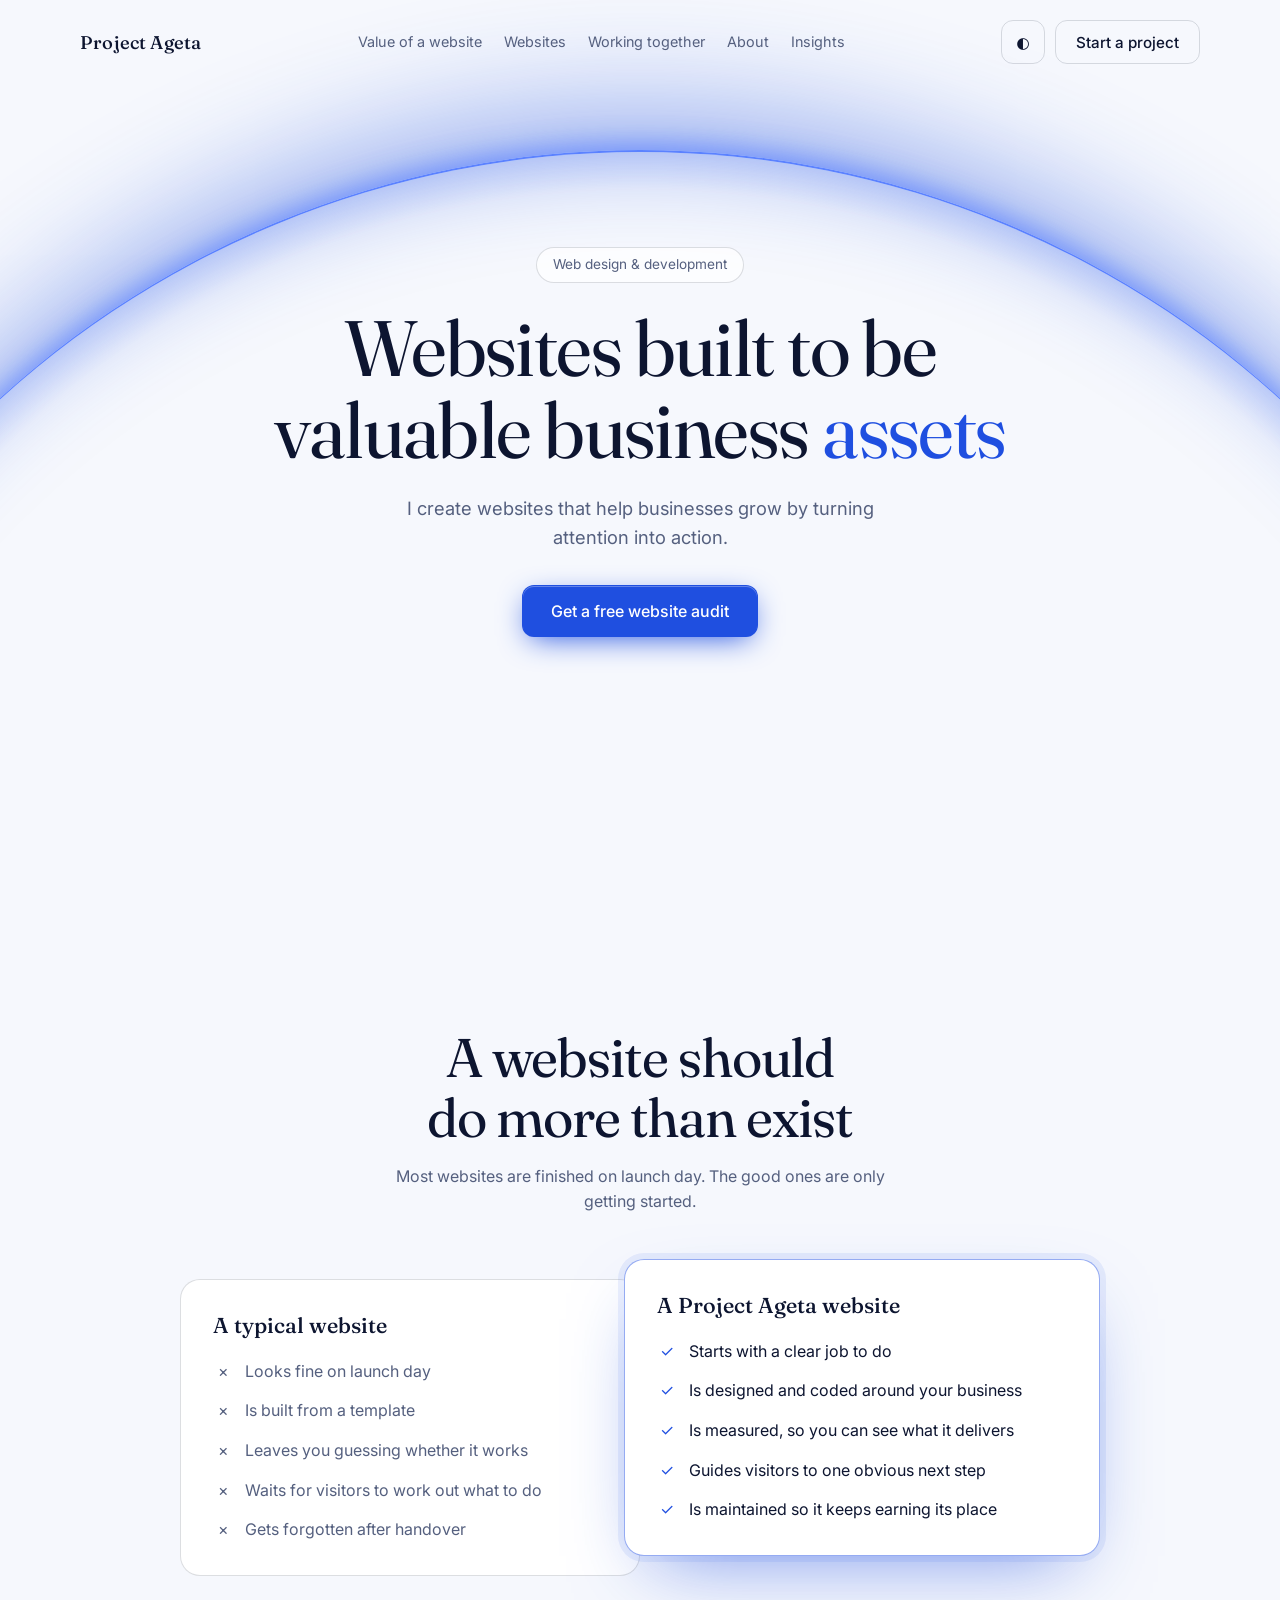
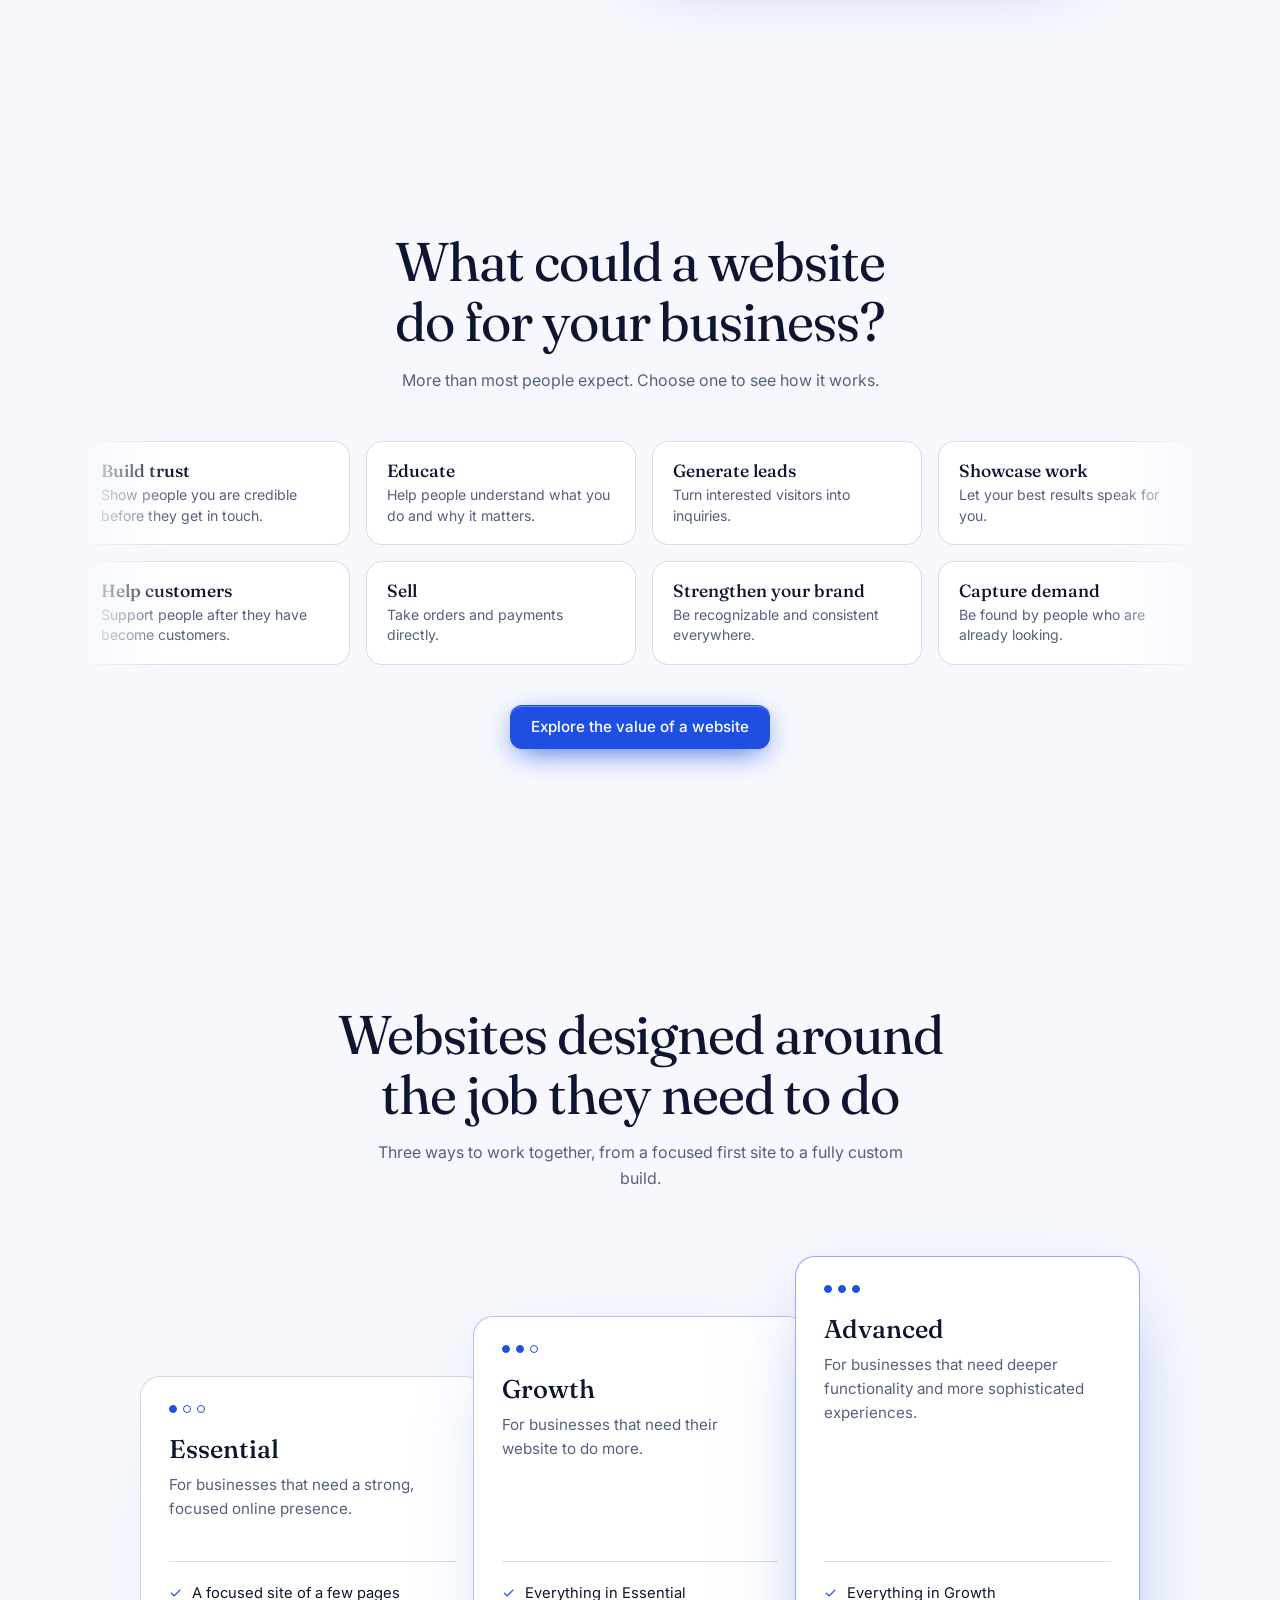
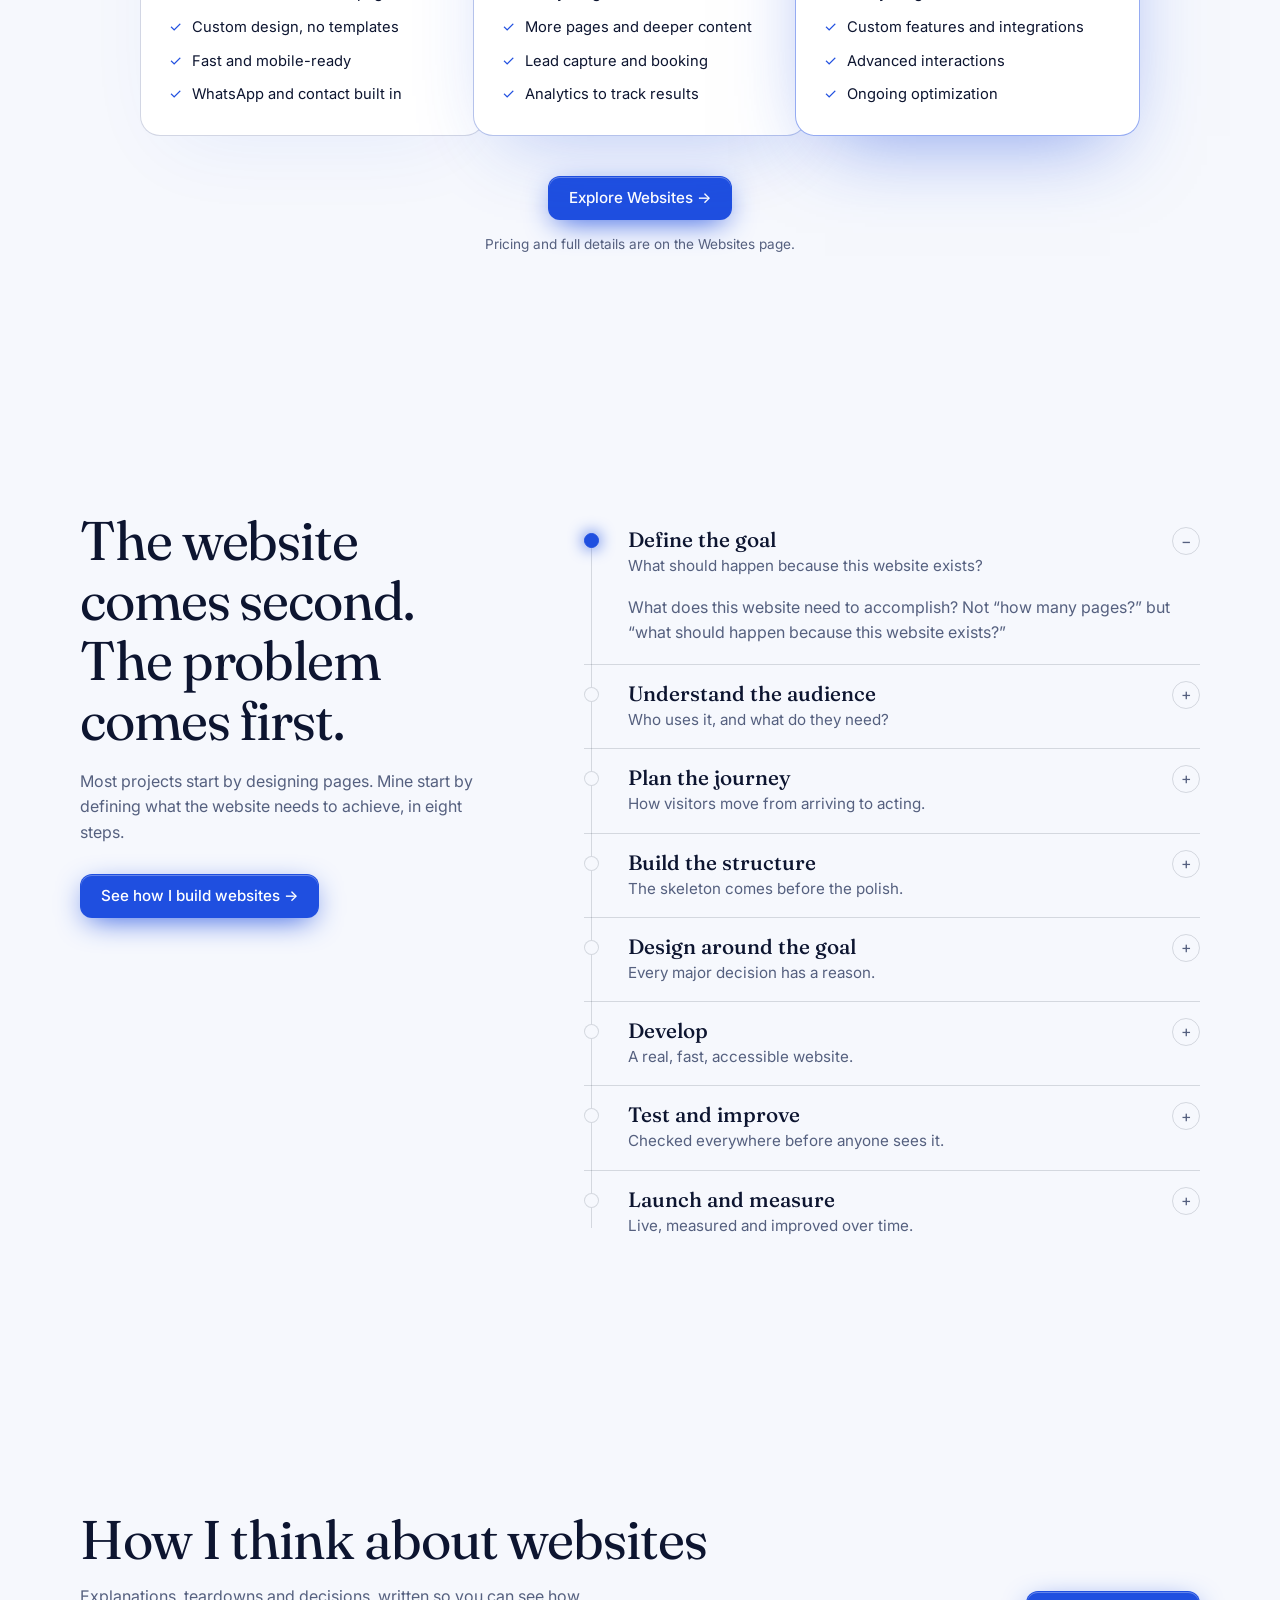
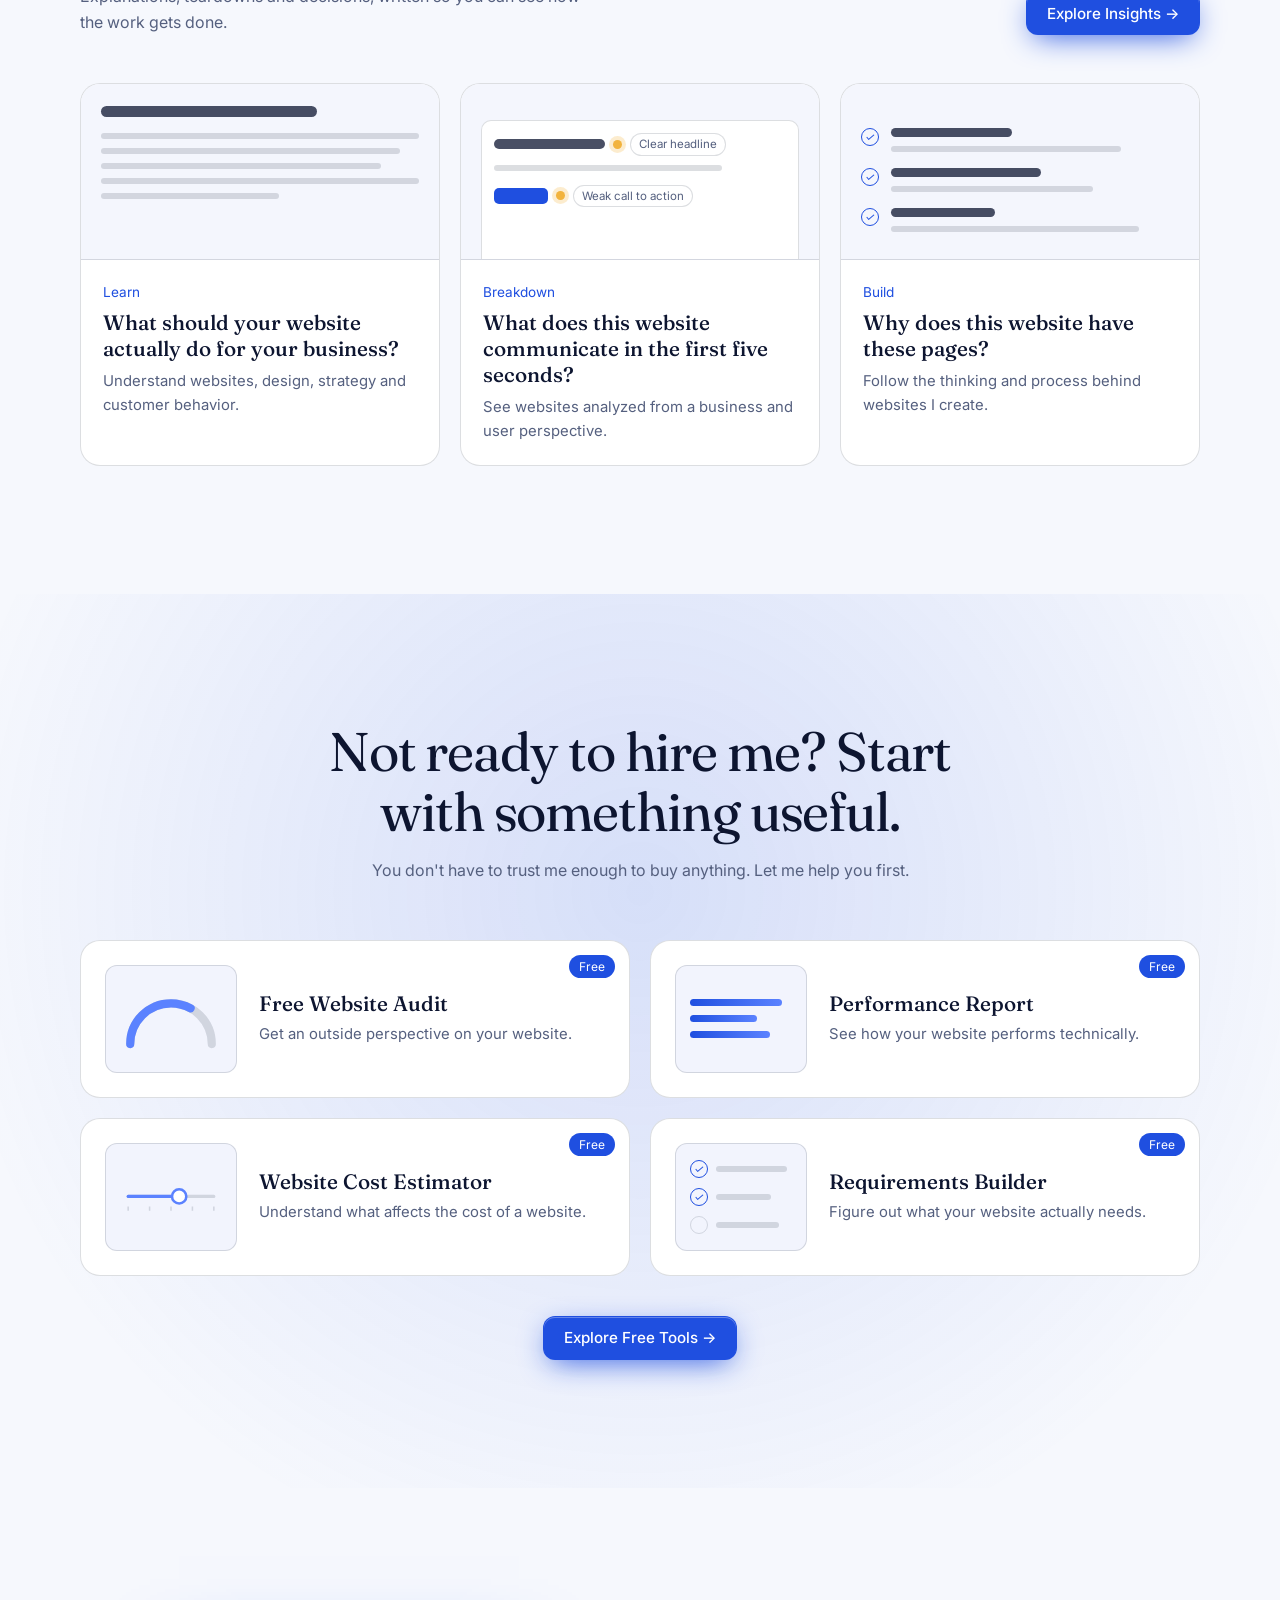
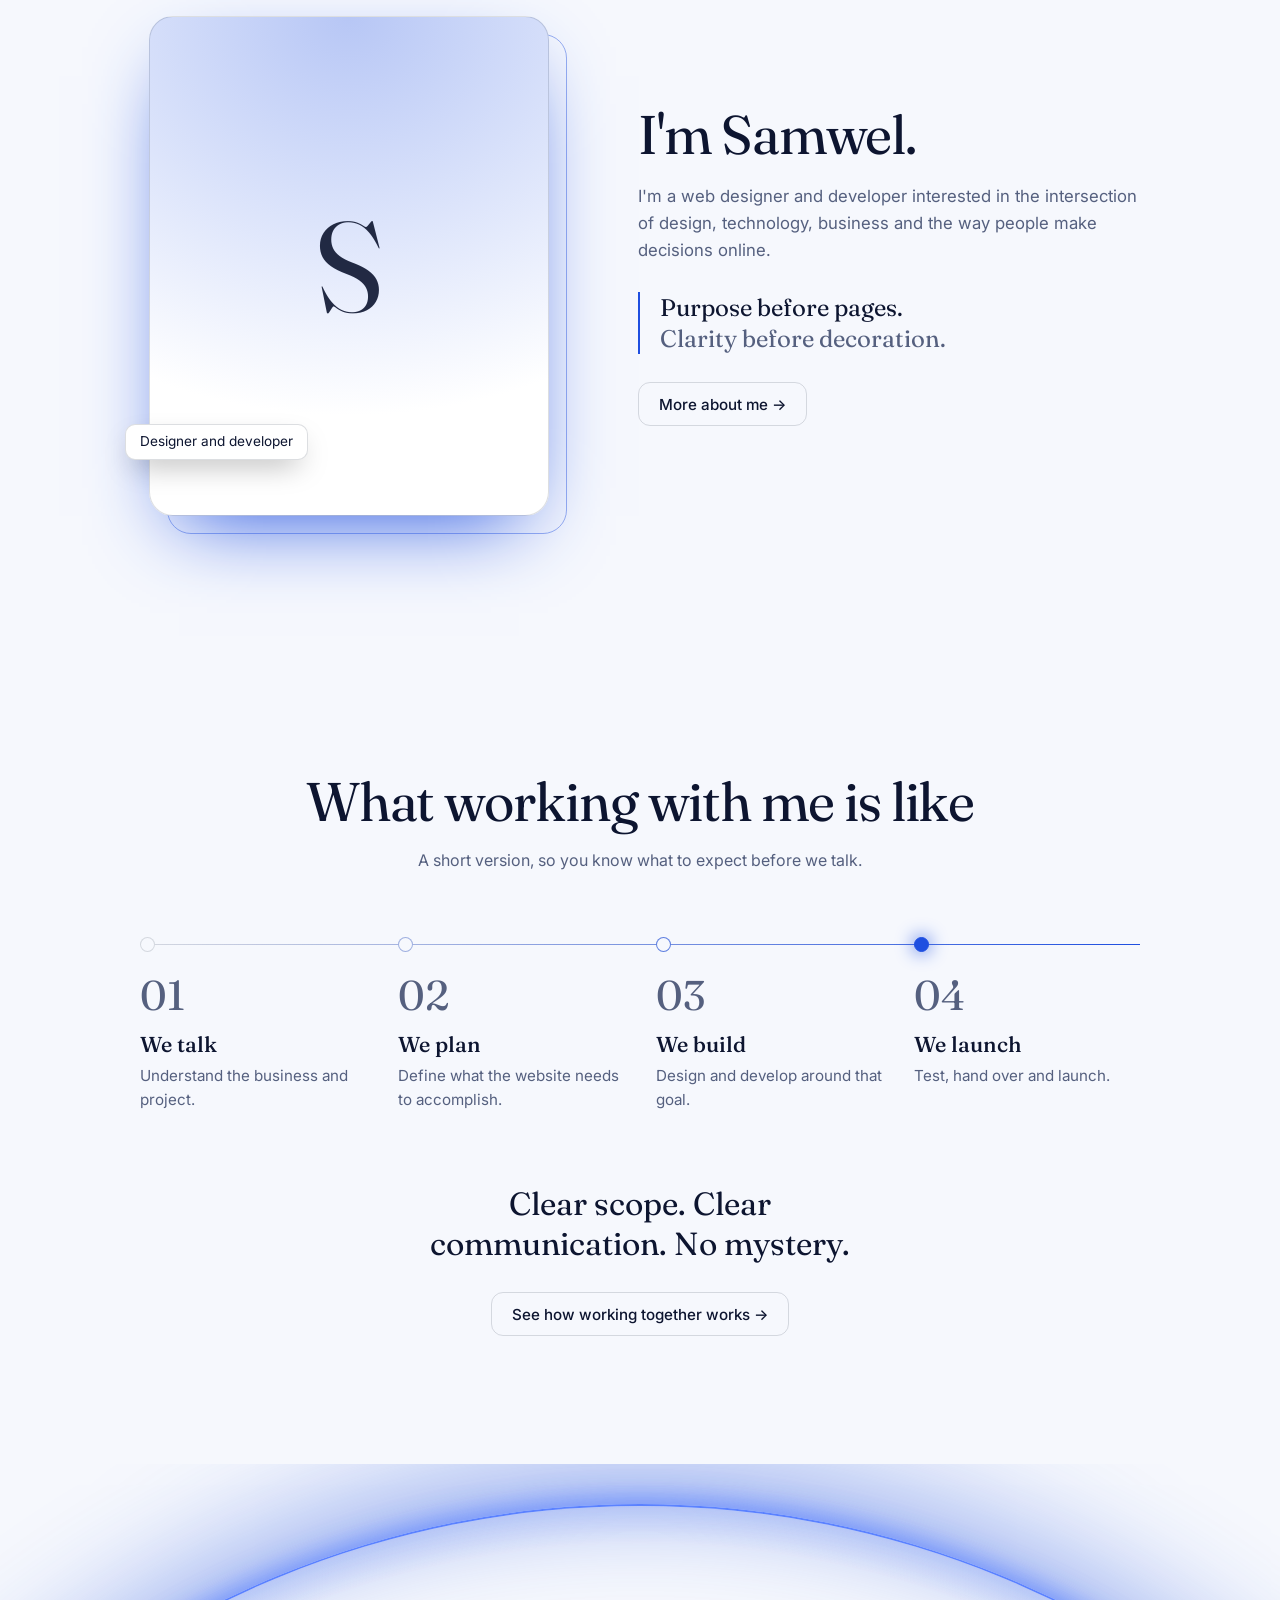
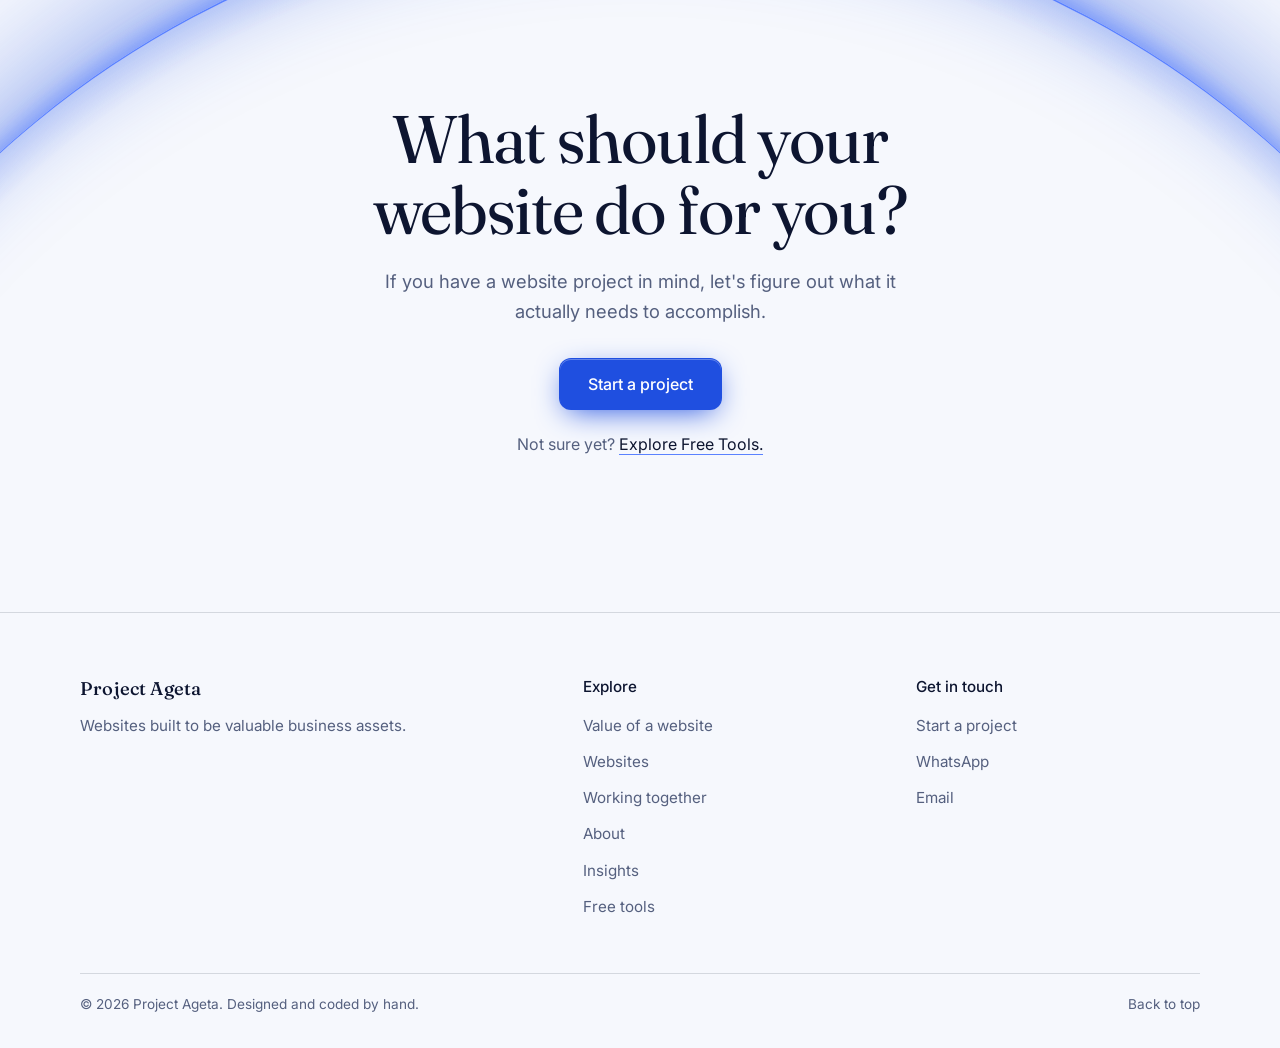
==== index.html @ 645644cd "Add files via upload" ====
<!DOCTYPE html>
<html lang="en">
<head>
<meta charset="utf-8">
<meta name="viewport" content="width=device-width, initial-scale=1, viewport-fit=cover">
<title>Project Ageta | Web design &amp; development</title>
<link rel="stylesheet" href="https://fonts.googleapis.com/css2?family=Fraunces:opsz,wght@9..144,400;9..144,500&family=Inter:wght@400;500&display=swap">
<link rel="stylesheet" href="styles.css">
</head>
<body class="pg-home">
<section class="hero">
<div class="arc" aria-hidden="true"></div>
<div class="wrap">
<header>
<a class="brand" href="index.html">Project Ageta</a>
<nav id="nav" aria-label="Main"><a href="value-of-a-website.html">Value of a website</a><a href="websites.html">Websites</a><a href="working-together.html">Working together</a><a href="about.html">About</a><a href="insights.html">Insights</a><a class="only-m" href="start-a-project.html">Start a project</a></nav>
<div class="hd-r"><button class="btn tg" id="tg" aria-label="Toggle light and dark theme">◐</button><a class="btn start" href="start-a-project.html">Start a project</a><button class="btn tg burger" id="bg" aria-label="Open menu" aria-expanded="false" aria-controls="nav"><span></span><span></span><span></span></button></div>
</header>
<div class="split">
<div class="copy">
<span class="eyebrow">Web design &amp; development</span>
<h1>Websites built to be valuable business <span class="hl">assets</span></h1>
<p class="lead">I create websites that help businesses grow by turning attention into action.</p>
<div class="cta">
<a class="btn solid" href="free-tools.html#audit" aria-describedby="n">Get a free website audit</a>
<p class="note" id="n">A dive into what's working, what could be improved, and what your website should be doing for your business.</p>
</div>
</div>
</div>
</div>
</section>
<section class="sec" id="value">
<div class="in">
<div class="sh"><h2>A website should do more than exist</h2><p>Most websites are finished on launch day. The good ones are only getting started.</p></div>
<div class="vs">
<div class="col them"><h3>A typical website</h3><ul><li>Looks fine on launch day</li><li>Is built from a template</li><li>Leaves you guessing whether it works</li><li>Waits for visitors to work out what to do</li><li>Gets forgotten after handover</li></ul></div>
<div class="col us"><h3>A Project Ageta website</h3><ul><li>Starts with a clear job to do</li><li>Is designed and coded around your business</li><li>Is measured, so you can see what it delivers</li><li>Guides visitors to one obvious next step</li><li>Is maintained so it keeps earning its place</li></ul></div>
</div>
</div>
</section>
<section class="sec" id="uses">
<div class="in">
<div class="sh"><h2>What could a website do for your business?</h2><p>More than most people expect. Choose one to see how it works.</p></div>
<div class="mq" id="mq"><div class="mr" id="r1"></div><div class="mr rev" id="r2"></div></div>
<div class="more"><a class="btn solid" href="value-of-a-website.html">Explore the value of a website</a></div>
</div>
</section>
<section class="sec" id="build">
<div class="in">
<div class="sh"><h2>Websites designed around the job they need to do</h2><p>Three ways to work together, from a focused first site to a fully custom build.</p></div>
<div class="tiers">
<div class="tier t1"><div class="lv" aria-hidden="true"><i class="on"></i><i></i><i></i></div><h3>Essential</h3><p class="for">For businesses that need a strong, focused online presence.</p><ul><li>A focused site of a few pages</li><li>Custom design, no templates</li><li>Fast and mobile-ready</li><li>WhatsApp and contact built in</li></ul></div>
<div class="tier t2"><div class="lv" aria-hidden="true"><i class="on"></i><i class="on"></i><i></i></div><h3>Growth</h3><p class="for">For businesses that need their website to do more.</p><ul><li>Everything in Essential</li><li>More pages and deeper content</li><li>Lead capture and booking</li><li>Analytics to track results</li></ul></div>
<div class="tier t3"><div class="lv" aria-hidden="true"><i class="on"></i><i class="on"></i><i class="on"></i></div><h3>Advanced</h3><p class="for">For businesses that need deeper functionality and more sophisticated experiences.</p><ul><li>Everything in Growth</li><li>Custom features and integrations</li><li>Advanced interactions</li><li>Ongoing optimization</li></ul></div>
</div>
<div class="more"><a class="btn solid" href="websites.html">Explore Websites &rarr;</a></div>
<p class="fine">Pricing and full details are on the Websites page.</p>
</div>
</section>
<section class="sec" id="how">
<div class="in how">
<div class="left"><h2>The website comes second. The problem comes first.</h2><p class="sub">Most projects start by designing pages. Mine start by defining what the website needs to achieve, in eight steps.</p><a class="btn solid" href="websites.html#process">See how I build websites &rarr;</a></div>
<ol class="tl"><li><details name="how" open><summary><div><b>Define the goal</b><span>What should happen because this website exists?</span></div></summary><p>What does this website need to accomplish? Not “how many pages?” but “what should happen because this website exists?”</p></details></li><li><details name="how"><summary><div><b>Understand the audience</b><span>Who uses it, and what do they need?</span></div></summary><p>Who is actually using the website? What do they want, what questions do they have, what objections, and what would make them trust the business?</p></details></li><li><details name="how"><summary><div><b>Plan the journey</b><span>How visitors move from arriving to acting.</span></div></summary><p>Every visit follows a path. Planning it decides what information the site needs, and in what order.</p></details></li><li><details name="how"><summary><div><b>Build the structure</b><span>The skeleton comes before the polish.</span></div></summary><p>The skeleton comes before any visual polish, so the site is organized around the journey.</p></details></li><li><details name="how"><summary><div><b>Design around the goal</b><span>Every major decision has a reason.</span></div></summary><p>Typography, spacing, imagery, color, visual hierarchy and interactions, all chosen on purpose. Every major decision has a reason.</p></details></li><li><details name="how"><summary><div><b>Develop</b><span>A real, fast, accessible website.</span></div></summary><p>The design becomes a real website that is responsive, fast, accessible, functional and maintainable.</p></details></li><li><details name="how"><summary><div><b>Test and improve</b><span>Checked everywhere before anyone sees it.</span></div></summary><p>Mobile, desktop, different browsers, forms, links, performance, accessibility and user flows are all checked. Then it is refined.</p></details></li><li><details name="how"><summary><div><b>Launch and measure</b><span>Live, measured and improved over time.</span></div></summary><p>The website goes live, but the work doesn't necessarily end there. If appropriate, we measure traffic, inquiries, conversions, engagement and performance, then improve the asset over time.</p></details></li></ol>
</div>
</section>
<section class="sec" id="thinking">
<div class="in">
<div class="think-h"><div><h2>How I think about websites</h2><p>Explanations, teardowns and decisions, written so you can see how the work gets done.</p></div><a class="btn solid" href="insights.html">Explore Insights &rarr;</a></div>
<div class="docs">
<a class="doc" href="insights.html#learn"><div class="pv" aria-hidden="true"><span class="ln h" style="width:68%"></span><span class="ln"></span><span class="ln" style="width:94%"></span><span class="ln" style="width:88%"></span><span class="ln"></span><span class="ln" style="width:56%"></span></div><div class="docb"><span class="kind">Learn</span><h3>What should your website actually do for your business?</h3><p class="d">Understand websites, design, strategy and customer behavior.</p></div></a>
<a class="doc" href="insights.html#breakdowns"><div class="pv" aria-hidden="true"><div class="wf"><div class="wr" style="margin-top:0"><span class="ln" style="width:38%;height:10px;background:var(--ink);opacity:.75"></span><i class="dc"></i><span class="pill">Clear headline</span></div><span class="ln" style="width:78%"></span><div class="wr" style="margin-top:14px"><span class="bt"></span><i class="dc"></i><span class="pill">Weak call to action</span></div></div></div><div class="docb"><span class="kind">Breakdown</span><h3>What does this website communicate in the first five seconds?</h3><p class="d">See websites analyzed from a business and user perspective.</p></div></a>
<a class="doc" href="insights.html#builds"><div class="pv" aria-hidden="true"><div class="dr"><i class="tk">&#10003;</i><div><span class="ln" style="width:42%;height:9px;margin:0;background:var(--ink);opacity:.75"></span><span class="ln" style="width:80%"></span></div></div><div class="dr"><i class="tk">&#10003;</i><div><span class="ln" style="width:52%;height:9px;margin:0;background:var(--ink);opacity:.75"></span><span class="ln" style="width:70%"></span></div></div><div class="dr"><i class="tk">&#10003;</i><div><span class="ln" style="width:36%;height:9px;margin:0;background:var(--ink);opacity:.75"></span><span class="ln" style="width:86%"></span></div></div></div><div class="docb"><span class="kind">Build</span><h3>Why does this website have these pages?</h3><p class="d">Follow the thinking and process behind websites I create.</p></div></a>
</div>
</div>
</section>
<section class="sec tools" id="tools">
<div class="in">
<div class="sh"><h2>Not ready to hire me? Start with something useful.</h2><p>You don't have to trust me enough to buy anything. Let me help you first.</p></div>
<div class="tg4">
<a class="tool" href="free-tools.html#audit"><span class="free">Free</span><div class="tv" aria-hidden="true"><svg viewBox="0 0 100 60"><path d="M10 55A40 40 0 0 1 90 55" fill="none" stroke="var(--line)" stroke-width="8" stroke-linecap="round" pathLength="100"/><path d="M10 55A40 40 0 0 1 90 55" fill="none" stroke="var(--glow)" stroke-width="8" stroke-linecap="round" pathLength="100" stroke-dasharray="66 100"/></svg></div><div><h3>Free Website Audit</h3><p class="d">Get an outside perspective on your website.</p></div></a>
<a class="tool" href="free-tools.html#performance"><span class="free">Free</span><div class="tv" aria-hidden="true"><div class="sp"><i style="width:90%"></i><i style="width:66%"></i><i style="width:78%"></i></div></div><div><h3>Performance Report</h3><p class="d">See how your website performs technically.</p></div></a>
<a class="tool" href="free-tools.html#estimator"><span class="free">Free</span><div class="tv" aria-hidden="true"><svg viewBox="0 0 100 40"><path d="M8 20H92" stroke="var(--line)" stroke-width="3" stroke-linecap="round"/><path d="M8 20H58" stroke="var(--glow)" stroke-width="3" stroke-linecap="round"/><path d="M8 30v4M29 30v4M50 30v4M71 30v4M92 30v4" stroke="var(--line)" stroke-width="1.5"/><circle cx="58" cy="20" r="7" fill="var(--panel)" stroke="var(--glow)" stroke-width="2.5"/></svg></div><div><h3>Website Cost Estimator</h3><p class="d">Understand what affects the cost of a website.</p></div></a>
<a class="tool" href="free-tools.html#requirements"><span class="free">Free</span><div class="tv" aria-hidden="true"><div class="ck"><div class="wr"><i class="tk">&#10003;</i><span class="ln" style="width:70%"></span></div><div class="wr"><i class="tk">&#10003;</i><span class="ln" style="width:54%"></span></div><div class="wr"><i class="tk e"></i><span class="ln" style="width:62%"></span></div></div></div><div><h3>Requirements Builder</h3><p class="d">Figure out what your website actually needs.</p></div></a>
</div>
<div class="more"><a class="btn solid" href="free-tools.html">Explore Free Tools &rarr;</a></div>
</div>
</section>
<section class="sec" id="who">
<div class="who">
<div class="ph"><div class="pf"><div class="mono" aria-hidden="true">S</div></div><span class="atag">Designer and developer</span></div>
<div><h2>I'm Samwel.</h2>
<p class="t">I'm a web designer and developer interested in the intersection of design, technology, business and the way people make decisions online.</p>
<blockquote class="q"><span>Purpose before pages.</span><span>Clarity before decoration.</span></blockquote>
<a class="btn" href="about.html">More about me &rarr;</a></div>
</div>
</section>
<section class="sec" id="working">
<div class="in">
<div class="sh"><h2>What working with me is like</h2><p>A short version, so you know what to expect before we talk.</p></div>
<div class="strip">
<div class="st"><span class="n">01</span><h3>We talk</h3><p>Understand the business and project.</p></div>
<div class="st"><span class="n">02</span><h3>We plan</h3><p>Define what the website needs to accomplish.</p></div>
<div class="st"><span class="n">03</span><h3>We build</h3><p>Design and develop around that goal.</p></div>
<div class="st"><span class="n">04</span><h3>We launch</h3><p>Test, hand over and launch.</p></div>
</div>
<div class="close"><p>Clear scope. Clear communication. No mystery.</p><a class="btn" href="working-together.html">See how working together works &rarr;</a></div>
</div>
</section>
<section class="sec end" id="start">
<div class="arc hi" aria-hidden="true"></div>
<div class="in">
<h2>What should your website do for you?</h2>
<p class="lead2">If you have a website project in mind, let's figure out what it actually needs to accomplish.</p>
<a class="btn solid" href="start-a-project.html">Start a project</a>
<p class="alt">Not sure yet? <a href="free-tools.html">Explore Free Tools.</a></p>
</div>
</section>
<footer>
<div class="ft">
<div><a class="brand" href="index.html">Project Ageta</a><p>Websites built to be valuable business assets.</p></div>
<div><h4>Explore</h4><ul><li><a href="value-of-a-website.html">Value of a website</a></li><li><a href="websites.html">Websites</a></li><li><a href="working-together.html">Working together</a></li><li><a href="about.html">About</a></li><li><a href="insights.html">Insights</a></li><li><a href="free-tools.html">Free tools</a></li></ul></div>
<div><h4>Get in touch</h4><ul><li><a href="start-a-project.html">Start a project</a></li><li><a href="https://wa.me/" data-contact="wa">WhatsApp</a></li><li><a href="mailto:" data-contact="email">Email</a></li></ul></div>
</div>
<div class="fb"><span>&copy; 2026 Project Ageta. Designed and coded by hand.</span><a href="#">Back to top</a></div>
</footer>
<script src="script.js" defer></script>
</body>
</html>
---- styles.css ----
/* ==========================================================
   Project Ageta: styles.css
   1. Shared base (tokens, reset, header, buttons, footer)
   2. Shared components used on more than one page
   3. Page styles, each scoped to its <body class="pg-...">
   ========================================================== */

/* 1. Shared base */
:root{--bg:#F6F8FD;--ink:#0D1530;--mute:#55607F;--line:rgba(13,21,48,.14);--panel:#fff;--blue:#1F4FE0;--glow:#5B82FF;--serif:"Fraunces",Georgia,serif;--sans:"Inter",system-ui,-apple-system,"Segoe UI",sans-serif; box-sizing:border-box;padding-top:env(safe-area-inset-top,0px);padding-bottom:env(safe-area-inset-bottom,0px)}
@media (prefers-color-scheme:dark){
:root:not([data-theme="light"]){--bg:#050916;--ink:#EEF2FF;--mute:#9AA5C9;--line:rgba(160,180,255,.18);--panel:#0B1226;--blue:#4D74FF;--glow:#7C9BFF}
}
:root[data-theme="dark"]{--bg:#050916;--ink:#EEF2FF;--mute:#9AA5C9;--line:rgba(160,180,255,.18);--panel:#0B1226;--blue:#4D74FF;--glow:#7C9BFF}
html{scroll-padding-top:env(safe-area-inset-top,0px)}
*,*::before,*::after{box-sizing:border-box;transition:background-color 1.4s ease,color 1.4s ease,border-color 1.4s ease,box-shadow 1.4s ease}
body{margin:0;background:var(--bg);color:var(--ink);font:400 1rem/1.6 var(--sans);-webkit-font-smoothing:antialiased;overflow-x:hidden}
a{color:inherit;text-decoration:none}
:focus-visible{outline:2px solid var(--glow);outline-offset:3px;border-radius:6px}
.arc{position:absolute;left:50%;top:150px;width:min(190vw,1900px);aspect-ratio:1;transform:translateX(-50%);border-radius:50%;pointer-events:none; border-top:2px solid var(--glow);background:radial-gradient(closest-side,transparent 96%,color-mix(in srgb,var(--glow) 16%,transparent) 100%); box-shadow:0 -6px 24px color-mix(in srgb,var(--glow) 70%,transparent),0 -40px 120px color-mix(in srgb,var(--blue) 45%,transparent),inset 0 40px 90px -30px color-mix(in srgb,var(--blue) 35%,transparent)}
header{display:flex;flex-wrap:wrap;align-items:center;justify-content:space-between;gap:8px 24px;padding:20px 0}
.brand{font:500 1.15rem var(--serif);letter-spacing:.01em}
nav{display:flex;flex-wrap:wrap;gap:4px 22px;font-size:.9rem;color:var(--mute)}
nav a:hover{color:var(--ink)}
nav .only-m{display:none}
.hd-r{display:flex;align-items:center;gap:10px}
.btn{display:inline-flex;align-items:center;justify-content:center;min-height:44px;padding:0 20px;border-radius:12px;font:500 .95rem var(--sans);border:1px solid var(--line);background:transparent;color:var(--ink);cursor:pointer}
.btn.solid{background:var(--blue);border-color:transparent;color:#fff;box-shadow:0 8px 30px -8px var(--blue),inset 0 1px 0 rgba(255,255,255,.3)}
.btn.solid:hover{filter:brightness(1.1)}
.tg{width:44px;padding:0}
.burger{display:none;flex-direction:column;gap:5px}
.burger span{display:block;width:18px;height:2px;border-radius:2px;background:var(--ink)}
@media (max-width:640px){
.hd-r .start{display:none}
.burger{display:inline-flex}
nav{display:none;order:3;width:100%;flex-direction:column;gap:0;text-align:center;font-size:1rem;border-top:1px solid var(--line);margin-top:8px}
nav.open{display:flex}
nav a{padding:12px 0;border-bottom:1px solid var(--line)}
nav .only-m{display:block;color:var(--ink)}
}
@media (prefers-reduced-motion:reduce){
*{transition:none!important}
}
.sec{padding:clamp(72px,10vw,128px) 20px;position:relative}
.in{max-width:1120px;margin:0 auto}
.sh{max-width:44rem;margin:0 auto;text-align:center}
h2{font:400 clamp(2rem,4.4vw,3.4rem)/1.1 var(--serif);letter-spacing:-.02em;margin:0;text-wrap:balance}
.sh p{color:var(--mute);margin:16px auto 0;max-width:34rem}
.more{margin-top:40px;text-align:center}
.arc.hi{top:40px}
footer{border-top:1px solid var(--line);padding:64px 20px 32px}
.ft{max-width:1120px;margin:0 auto;display:grid;grid-template-columns:1.6fr 1fr 1fr;gap:48px}
.ft p{margin:12px 0 0;max-width:22rem;color:var(--mute);font-size:.95rem}
.ft h4{font:500 .95rem var(--sans);margin:0 0 12px}
.ft ul{list-style:none;margin:0;padding:0}
.ft li a{display:inline-block;padding:6px 0;color:var(--mute);font-size:.95rem}
.ft li a:hover{color:var(--ink)}
.fb{max-width:1120px;margin:48px auto 0;padding-top:20px;border-top:1px solid var(--line);display:flex;justify-content:space-between;flex-wrap:wrap;gap:8px 24px;color:var(--mute);font-size:.85rem}
.fb a:hover{color:var(--ink)}
@media (max-width:760px){
footer{padding-top:48px}
.ft{grid-template-columns:1fr 1fr;gap:36px 24px}
.ft>div:first-child{grid-column:1/-1}
}

/* 2. Shared components */
.tiers{display:grid;grid-template-columns:repeat(3,1fr);align-items:end;max-width:1000px;margin:64px auto 0}
.tier{position:relative;display:flex;flex-direction:column;padding:28px;border:1px solid color-mix(in srgb,var(--glow) var(--g),var(--line));border-radius:20px;background:var(--panel);box-shadow:0 30px 80px -30px color-mix(in srgb,var(--blue) var(--g),transparent)}
.lv{display:flex;gap:6px;margin-bottom:20px}
.fine{margin:14px 0 0;text-align:center;font-size:.85rem;color:var(--mute)}
@media (max-width:860px){
.tiers{grid-template-columns:1fr;align-items:stretch;gap:16px}
}
.dc{flex:none;width:9px;height:9px;border-radius:50%;background:#F2B33D;box-shadow:0 0 0 4px rgba(242,179,61,.25)}
.pill{font-size:.72rem;padding:1px 8px;border:1px solid var(--line);border-radius:999px;background:var(--panel);color:var(--mute);white-space:nowrap}
.strip{position:relative;display:grid;grid-template-columns:repeat(4,1fr);gap:32px;max-width:1000px;margin:64px auto 0}
.strip::before{content:"";position:absolute;left:0;right:0;top:7px;height:1px;background:linear-gradient(90deg,var(--line),var(--blue))}
.st{position:relative;padding-top:38px}
.st::before{content:"";position:absolute;left:0;top:0;width:15px;height:15px;border-radius:50%;background:var(--bg);border:1px solid var(--line)}
.st:nth-child(2)::before{border-color:color-mix(in srgb,var(--blue) 30%,var(--line))}
.st:nth-child(3)::before{border-color:color-mix(in srgb,var(--blue) 65%,var(--line))}
.st:nth-child(4)::before{background:var(--blue);border-color:var(--blue);box-shadow:0 0 18px var(--blue)}
.st .n{display:block;font:400 2.6rem/1 var(--serif);font-variant-numeric:tabular-nums;color:var(--mute)}
@media (max-width:760px){
.strip{grid-template-columns:1fr;gap:36px}
.strip::before{right:auto;left:7px;top:8px;bottom:8px;width:1px;height:auto;background:linear-gradient(180deg,var(--line),var(--blue))}
}
.alt{margin:22px 0 0;color:var(--mute)}
.top{max-width:1120px;margin:0 auto;padding:0 20px}
nav a[aria-current]{color:var(--ink)}
.cta7{position:relative;overflow:hidden;padding:clamp(150px,20vw,240px) 20px clamp(96px,12vw,160px);text-align:center}
.big{max-width:720px;margin:48px auto 0;text-align:center;font:400 clamp(1.6rem,3.6vw,2.6rem)/1.2 var(--serif);letter-spacing:-.01em;text-wrap:balance}
.lk{color:var(--ink);text-decoration:underline;text-decoration-color:var(--glow);text-underline-offset:4px}

/* 3. Home (body.pg-home) */
:where(body.pg-home) .hero{position:relative;overflow:hidden;min-height:100vh;min-height:100svh;display:flex;flex-direction:column;padding:0 20px 48px}
:where(body.pg-home) .wrap{position:relative;width:100%;max-width:1120px;margin:0 auto;flex:1;display:flex;flex-direction:column}
:where(body.pg-home) .split{flex:1;display:flex;align-items:center;justify-content:center;padding:32px 0 24px}
:where(body.pg-home) .copy{max-width:820px;text-align:center}
:where(body.pg-home) .eyebrow{display:inline-block;padding:6px 16px;border:1px solid var(--line);border-radius:999px;font-size:.85rem;color:var(--mute);background:color-mix(in srgb,var(--panel) 70%,transparent)}
:where(body.pg-home) h1{font:400 clamp(2.4rem,6.4vw,4.9rem)/1.05 var(--serif);letter-spacing:-.02em;margin:24px auto 0;text-wrap:balance}
:where(body.pg-home) .hl{color:var(--blue)}
:where(body.pg-home) .lead{max-width:34rem;margin:22px auto 0;font-size:clamp(1rem,1.5vw,1.15rem);color:var(--mute)}
:where(body.pg-home) .cta{margin-top:32px;display:flex;flex-direction:column;align-items:center;gap:14px}
:where(body.pg-home) .cta .btn{min-height:52px;padding:0 28px;font-size:1rem}
:where(body.pg-home) .note{max-width:26rem;margin:0 auto;font-size:.85rem;color:var(--mute);opacity:0;transform:translateY(-4px);transition:opacity .25s,transform .25s;min-height:3.4em}
:where(body.pg-home) .cta:hover .note, :where(body.pg-home) .cta:focus-within .note{opacity:1;transform:none}
@media (hover:none){
:where(body.pg-home) .note{opacity:1;transform:none}
}
@media (max-width:640px){
:where(body.pg-home) .hero{padding:0 16px 40px}
:where(body.pg-home) .split{padding-top:40px}
}
@media (prefers-reduced-motion:reduce){
:where(body.pg-home) .note{opacity:1}
}
:where(body.pg-home) .vs{display:grid;grid-template-columns:1fr 1fr;margin:64px auto 0;max-width:920px;align-items:start}
:where(body.pg-home) .col{padding:32px;border:1px solid var(--line);border-radius:20px;background:var(--panel)}
:where(body.pg-home) .col h3{font:500 1.35rem var(--serif);margin:0 0 20px}
:where(body.pg-home) .col ul{list-style:none;margin:0;padding:0;display:grid;gap:14px}
:where(body.pg-home) .col li{display:flex;gap:12px;color:var(--mute)}
:where(body.pg-home) .col li::before{flex:none;width:20px;text-align:center}
:where(body.pg-home) .them{padding-right:48px}
:where(body.pg-home) .them li::before{content:"\00d7"}
:where(body.pg-home) .us{position:relative;z-index:1;margin:-20px 0 0 -16px;border-color:color-mix(in srgb,var(--glow) 55%,var(--line));box-shadow:0 30px 80px -30px color-mix(in srgb,var(--blue) 60%,transparent),0 0 0 6px color-mix(in srgb,var(--blue) 8%,transparent)}
:where(body.pg-home) .us li{color:var(--ink)}
:where(body.pg-home) .us li::before{content:"\2713";color:var(--blue)}
:where(body.pg-home) .mq{margin-top:48px;display:grid;gap:16px;-webkit-mask-image:linear-gradient(90deg,transparent,#000 8%,#000 92%,transparent);mask-image:linear-gradient(90deg,transparent,#000 8%,#000 92%,transparent)}
:where(body.pg-home) .mr{display:flex;width:max-content;animation:mq 70s linear infinite}
:where(body.pg-home) .mr.rev{animation-direction:reverse;animation-duration:85s}
:where(body.pg-home) .mq:hover .mr, :where(body.pg-home) .mq:focus-within .mr{animation-play-state:paused}
:where(body.pg-home) .v{display:block;width:270px;margin-right:16px;padding:18px 20px;border:1px solid var(--line);border-radius:16px;background:var(--panel);transition:border-color .3s,box-shadow .3s,background-color 1.4s,color 1.4s}
:where(body.pg-home) .v b{display:block;font:500 1.1rem var(--serif)}
:where(body.pg-home) .v span{display:block;margin-top:4px;font-size:.88rem;line-height:1.45;color:var(--mute)}
:where(body.pg-home) .v:hover, :where(body.pg-home) .v:focus-visible{border-color:var(--glow);box-shadow:0 12px 40px -16px var(--blue)}
@keyframes mq{to{transform:translateX(-50%)}}
@media (max-width:760px){
:where(body.pg-home) .vs{grid-template-columns:1fr}
:where(body.pg-home) .them{padding-right:32px}
:where(body.pg-home) .us{margin:16px 0 0}
:where(body.pg-home) .v{width:236px}
}
@media (prefers-reduced-motion:reduce){
:where(body.pg-home) .mr{animation:none}
:where(body.pg-home) .mq{overflow-x:auto}
}
:where(body.pg-home) .t1{--g:8%;min-height:360px;z-index:1;margin-right:-12px}
:where(body.pg-home) .t2{--g:30%;min-height:420px;z-index:2}
:where(body.pg-home) .t3{--g:55%;min-height:480px;z-index:3;margin-left:-12px}
:where(body.pg-home) .lv i{width:8px;height:8px;border-radius:50%;border:1px solid var(--blue)}
:where(body.pg-home) .lv i.on{background:var(--blue)}
:where(body.pg-home) .tier h3{font:500 1.6rem var(--serif);margin:0}
:where(body.pg-home) .tier .for{margin:8px 0 0;color:var(--mute);font-size:.95rem}
:where(body.pg-home) .tier ul{list-style:none;margin:auto 0 0;padding:20px 0 0;border-top:1px solid var(--line);display:grid;gap:10px;font-size:.92rem}
:where(body.pg-home) .tier li{display:flex;gap:10px}
:where(body.pg-home) .tier li::before{content:"\2713";color:var(--blue);flex:none}
@media (max-width:860px){
:where(body.pg-home) .tier{min-height:0!important;margin:0!important}
:where(body.pg-home) .tier ul{margin-top:24px}
}
:where(body.pg-home) .how{display:grid;grid-template-columns:5fr 7fr;gap:64px;align-items:start}
:where(body.pg-home) .how .left{position:sticky;top:32px}
:where(body.pg-home) .how .sub{color:var(--mute);margin:18px 0 28px;max-width:26rem}
:where(body.pg-home) .tl{list-style:none;margin:0;padding:0;position:relative}
:where(body.pg-home) .tl::before{content:"";position:absolute;left:7px;top:26px;bottom:26px;width:1px;background:var(--line)}
:where(body.pg-home) .tl li{position:relative;padding-left:44px;border-bottom:1px solid var(--line)}
:where(body.pg-home) .tl li:last-child{border-bottom:0}
:where(body.pg-home) .tl li::before{content:"";position:absolute;left:0;top:22px;width:15px;height:15px;border-radius:50%;background:var(--bg);border:1px solid var(--line);transition:background-color .3s,border-color .3s,box-shadow .3s}
:where(body.pg-home) .tl li:has(details[open])::before{background:var(--blue);border-color:var(--blue);box-shadow:0 0 16px var(--blue)}
:where(body.pg-home) .tl summary{list-style:none;cursor:pointer;display:flex;justify-content:space-between;align-items:flex-start;gap:16px;padding:16px 0}
:where(body.pg-home) .tl summary::-webkit-details-marker{display:none}
:where(body.pg-home) .tl summary b{display:block;font:500 1.3rem var(--serif)}
:where(body.pg-home) .tl summary span{display:block;margin-top:2px;color:var(--mute);font-size:.95rem}
:where(body.pg-home) .tl summary::after{content:"+";flex:none;width:28px;height:28px;display:grid;place-items:center;border:1px solid var(--line);border-radius:50%;color:var(--mute);transition:border-color .3s}
:where(body.pg-home) .tl details[open] summary::after{content:"\2212"}
:where(body.pg-home) .tl summary:hover::after{border-color:var(--glow)}
:where(body.pg-home) .tl details p{margin:0 0 18px;max-width:34rem;color:var(--mute)}
@media (max-width:860px){
:where(body.pg-home) .how{grid-template-columns:1fr;gap:32px}
:where(body.pg-home) .how .left{position:static}
}
:where(body.pg-home) .think-h{display:flex;justify-content:space-between;align-items:flex-end;gap:24px;flex-wrap:wrap}
:where(body.pg-home) .think-h p{color:var(--mute);margin:14px 0 0;max-width:32rem}
:where(body.pg-home) .docs{display:grid;grid-template-columns:repeat(3,1fr);gap:20px;margin-top:48px}
:where(body.pg-home) .doc{display:flex;flex-direction:column;border:1px solid var(--line);border-radius:20px;background:var(--panel);overflow:hidden;transition:border-color .3s,box-shadow .3s,background-color 1.4s}
:where(body.pg-home) .doc:hover, :where(body.pg-home) .doc:focus-visible{border-color:var(--glow);box-shadow:0 20px 60px -24px var(--blue)}
:where(body.pg-home) .pv{position:relative;height:176px;padding:22px 20px;overflow:hidden;border-bottom:1px solid var(--line);background:color-mix(in srgb,var(--blue) 5%,var(--panel))}
:where(body.pg-home) .ln{display:block;height:6px;border-radius:6px;background:var(--line);margin-top:9px}
:where(body.pg-home) .ln.h{height:11px;margin:0 0 16px;background:var(--ink);opacity:.75}
:where(body.pg-home) .soon{position:absolute;top:12px;right:12px;z-index:2;font-size:.75rem;padding:2px 10px;border:1px solid var(--line);border-radius:999px;color:var(--mute);background:var(--panel)}
:where(body.pg-home) .wf{margin-top:14px;padding:12px;border:1px solid var(--line);border-radius:10px 10px 0 0;background:var(--panel);height:150px}
:where(body.pg-home) .wr{display:flex;align-items:center;gap:8px;margin-top:9px}
:where(body.pg-home) .wr .ln{margin:0}
:where(body.pg-home) .bt{width:54px;height:16px;border-radius:5px;background:var(--blue)}
:where(body.pg-home) .dr{display:flex;gap:12px;align-items:flex-start;margin-top:16px}
:where(body.pg-home) .dr:first-of-type{margin-top:22px}
:where(body.pg-home) .tk{flex:none;width:18px;height:18px;border-radius:50%;border:1px solid var(--blue);color:var(--blue);font-size:.7rem;display:grid;place-items:center}
:where(body.pg-home) .dr div{flex:1}
:where(body.pg-home) .docb{display:flex;flex-direction:column;padding:22px}
:where(body.pg-home) .kind{font-size:.85rem;color:var(--blue)}
:where(body.pg-home) .doc h3{font:500 1.3rem/1.25 var(--serif);margin:6px 0 8px}
:where(body.pg-home) .doc .d{margin:0;color:var(--mute);font-size:.93rem}
@media (max-width:860px){
:where(body.pg-home) .docs{grid-template-columns:1fr}
:where(body.pg-home) .pv{height:168px}
}
:where(body.pg-home) .tools{overflow:hidden}
:where(body.pg-home) .tools::before{content:"";position:absolute;left:50%;top:-45%;width:min(140vw,1400px);aspect-ratio:1;transform:translateX(-50%);border-radius:50%;pointer-events:none;background:radial-gradient(closest-side,color-mix(in srgb,var(--blue) 15%,transparent),transparent)}
:where(body.pg-home) .tools .in{position:relative}
:where(body.pg-home) .tg4{display:grid;grid-template-columns:1fr 1fr;gap:20px;margin-top:56px}
:where(body.pg-home) .tool{position:relative;display:grid;grid-template-columns:132px 1fr;gap:22px;align-items:center;padding:24px;border:1px solid var(--line);border-radius:20px;background:var(--panel);transition:border-color .3s,box-shadow .3s,background-color 1.4s}
:where(body.pg-home) .tool:hover, :where(body.pg-home) .tool:focus-visible{border-color:var(--glow);box-shadow:0 24px 70px -26px var(--blue)}
:where(body.pg-home) .tv{height:108px;display:grid;place-items:center;padding:14px;border:1px solid var(--line);border-radius:12px;background:color-mix(in srgb,var(--blue) 6%,var(--panel))}
:where(body.pg-home) .tv svg{width:100%;height:auto}
:where(body.pg-home) .free{position:absolute;top:14px;right:14px;padding:2px 10px;border-radius:999px;background:var(--blue);color:#fff;font-size:.75rem}
:where(body.pg-home) .tool h3{font:500 1.3rem/1.25 var(--serif);margin:0 52px 6px 0}
:where(body.pg-home) .tool .d{margin:0;color:var(--mute);font-size:.93rem}
:where(body.pg-home) .sp{width:100%;display:grid;gap:9px}
:where(body.pg-home) .sp i{display:block;height:7px;border-radius:7px;background:linear-gradient(90deg,var(--blue),var(--glow))}
:where(body.pg-home) .ck{width:100%;display:grid;gap:10px}
:where(body.pg-home) .ck .wr{margin:0}
:where(body.pg-home) .tk.e{border-color:var(--line)}
@media (max-width:860px){
:where(body.pg-home) .tg4{grid-template-columns:1fr}
}
@media (max-width:560px){
:where(body.pg-home) .tool{grid-template-columns:1fr;gap:16px}
:where(body.pg-home) .tv{height:96px}
:where(body.pg-home) .tool h3{margin-top:0}
}
:where(body.pg-home) .who{display:grid;grid-template-columns:5fr 6fr;gap:80px;align-items:center;max-width:1000px;margin:0 auto}
:where(body.pg-home) .ph{position:relative;width:calc(100% - 18px);max-width:400px;justify-self:center}
:where(body.pg-home) .ph::before{content:"";position:absolute;inset:0;transform:translate(18px,18px);border:1px solid color-mix(in srgb,var(--glow) 50%,var(--line));border-radius:24px}
:where(body.pg-home) .pf{position:relative;aspect-ratio:4/5;overflow:hidden;border-radius:24px;border:1px solid var(--line);background:radial-gradient(120% 80% at 50% 0%,color-mix(in srgb,var(--blue) 32%,var(--panel)),var(--panel));box-shadow:0 30px 80px -30px var(--blue)}
:where(body.pg-home) .pf svg{position:absolute;left:0;bottom:0;width:100%;height:auto}
:where(body.pg-home) .atag{position:absolute;left:-24px;bottom:56px;z-index:2;padding:6px 14px;border-radius:10px;background:var(--panel);border:1px solid var(--line);font-size:.85rem;box-shadow:0 12px 30px -10px rgba(0,0,0,.4)}
:where(body.pg-home) .who h2{margin-bottom:18px}
:where(body.pg-home) .who .t{margin:0;max-width:32rem;color:var(--mute);font-size:1.05rem}
:where(body.pg-home) .q{margin:28px 0;padding-left:20px;border-left:2px solid var(--blue);font:400 1.5rem/1.3 var(--serif)}
:where(body.pg-home) .q span{display:block}
:where(body.pg-home) .q span+span{color:var(--mute)}
@media (max-width:860px){
:where(body.pg-home) .who{grid-template-columns:1fr;gap:48px}
:where(body.pg-home) .ph{justify-self:start;max-width:320px}
:where(body.pg-home) .atag{left:-8px}
}
:where(body.pg-home) .st h3{font:500 1.35rem var(--serif);margin:14px 0 6px}
:where(body.pg-home) .st p{margin:0;color:var(--mute);font-size:.95rem}
:where(body.pg-home) .close{margin:72px auto 0;text-align:center}
:where(body.pg-home) .close p{font:400 clamp(1.4rem,3vw,2rem)/1.25 var(--serif);margin:0 auto 28px;max-width:30rem;text-wrap:balance}
@media (max-width:760px){
:where(body.pg-home) .st{padding:0 0 0 44px}
:where(body.pg-home) .st::before{top:6px}
:where(body.pg-home) .st .n{font-size:2rem}
:where(body.pg-home) .close{margin-top:56px}
}
:where(body.pg-home) .end{overflow:hidden;padding-top:clamp(150px,20vw,240px);padding-bottom:clamp(96px,12vw,160px)}
:where(body.pg-home) .end .in{position:relative;text-align:center;max-width:760px}
:where(body.pg-home) .end h2{font-size:clamp(2.2rem,5.4vw,4.2rem);line-height:1.05}
:where(body.pg-home) .end .lead2{max-width:32rem;margin:22px auto 0;color:var(--mute);font-size:clamp(1rem,1.5vw,1.15rem)}
:where(body.pg-home) .end .btn.solid{margin-top:32px;min-height:52px;padding:0 28px;font-size:1rem}
:where(body.pg-home) .alt a{color:var(--ink);text-decoration:underline;text-decoration-color:var(--glow);text-underline-offset:4px}
:where(body.pg-home) .mono{position:absolute;inset:0;display:grid;place-items:center;font:400 clamp(5rem,12vw,8rem) var(--serif);color:var(--ink);opacity:.9}

/* 3. Value of a Website (body.pg-value) */
:where(body.pg-value) .p1{position:relative;overflow:hidden;padding:0 20px clamp(72px,10vw,120px);text-align:center}
:where(body.pg-value) .p1 .in{position:relative}
:where(body.pg-value) .p1 h1{font:400 clamp(2.4rem,6.4vw,4.9rem)/1.05 var(--serif);letter-spacing:-.02em;margin:clamp(56px,9vw,110px) auto 0;max-width:15ch;text-wrap:balance}
:where(body.pg-value) .rot{margin:28px auto 0;font:400 clamp(1.2rem,2.6vw,1.7rem)/1.3 var(--serif);color:var(--mute)}
:where(body.pg-value) .rot .k{display:block;min-height:1.4em;color:var(--blue);font-size:1.15em;transition:opacity .45s ease}
:where(body.pg-value) .rot .k.off{opacity:0}
:where(body.pg-value) .emp{display:flex;align-items:center;justify-content:center;gap:64px;margin-top:clamp(64px,9vw,110px);text-align:left}
:where(body.pg-value) .emp p{margin:0;max-width:14ch;font:400 clamp(1.7rem,3.6vw,2.7rem)/1.15 var(--serif);letter-spacing:-.01em}
:where(body.pg-value) .badge{position:relative;flex:none;width:210px;padding:38px 22px 20px;text-align:center;border:1px solid var(--line);border-radius:16px;background:var(--panel);box-shadow:0 30px 80px -30px var(--blue);transform:rotate(-4deg)}
:where(body.pg-value) .badge::before{content:"";position:absolute;top:13px;left:50%;width:44px;height:6px;margin-left:-22px;border-radius:6px;background:var(--line)}
:where(body.pg-value) .av{width:64px;height:64px;margin:0 auto 14px;border-radius:50%;border:1px solid var(--line);background:color-mix(in srgb,var(--blue) 14%,var(--panel))}
:where(body.pg-value) .badge b{display:block;font:500 1.15rem var(--serif)}
:where(body.pg-value) .badge span{display:block;margin-top:14px;font-size:.8rem;color:var(--mute)}
:where(body.pg-value) .badge .bl{width:72%;height:18px;margin:2px auto 0;border-bottom:1px dashed var(--mute)}
:where(body.pg-value) .bc{height:22px;margin-top:18px;opacity:.5;background:repeating-linear-gradient(90deg,var(--ink) 0 2px,transparent 2px 5px,var(--ink) 5px 6px,transparent 6px 10px)}
:where(body.pg-value) .gr{display:grid;grid-template-columns:repeat(3,1fr);gap:40px;max-width:1040px;margin:64px auto 0}
:where(body.pg-value) .gr h3{font:500 1.4rem var(--serif);margin:0 0 6px;padding-top:14px;border-top:1px solid var(--blue)}
:where(body.pg-value) .gr details{border-bottom:1px solid var(--line)}
:where(body.pg-value) .gr summary{list-style:none;cursor:pointer;display:flex;justify-content:space-between;align-items:center;gap:12px;padding:14px 0;font-weight:500}
:where(body.pg-value) .gr summary::-webkit-details-marker{display:none}
:where(body.pg-value) .gr summary::after{content:"+";flex:none;width:26px;height:26px;display:grid;place-items:center;border:1px solid var(--line);border-radius:50%;color:var(--mute);transition:border-color .3s}
:where(body.pg-value) .gr details[open] summary::after{content:"\2212"}
:where(body.pg-value) .gr summary:hover::after{border-color:var(--glow)}
:where(body.pg-value) .gr p{margin:0 0 14px;color:var(--mute);font-size:.95rem}
:where(body.pg-value) .stmt{max-width:820px;margin:clamp(72px,10vw,120px) auto 0;text-align:center}
:where(body.pg-value) .stmt p{margin:0;font:400 clamp(1.6rem,3.6vw,2.6rem)/1.2 var(--serif);letter-spacing:-.01em;text-wrap:balance}
:where(body.pg-value) .mt{max-width:400px;margin:36px auto 0;display:grid;gap:14px;text-align:left}
:where(body.pg-value) .mt div{display:grid;grid-template-columns:84px 1fr;align-items:center;gap:14px;color:var(--mute);font-size:.9rem}
:where(body.pg-value) .mt i{display:block;height:8px;border-radius:8px;background:var(--line);overflow:hidden}
:where(body.pg-value) .mt i::after{content:"";display:block;height:100%;width:var(--w);border-radius:8px;background:linear-gradient(90deg,var(--blue),var(--glow))}
:where(body.pg-value) .mt i.am::after{background:#F2B33D}
@media (max-width:860px){
:where(body.pg-value) .gr{grid-template-columns:1fr;gap:36px}
:where(body.pg-value) .emp{flex-direction:column;gap:44px;text-align:center}
}
:where(body.pg-value) .board{display:grid;grid-template-columns:5fr 7fr;gap:48px;max-width:1040px;margin:56px auto 0;align-items:start}
:where(body.pg-value) .list{border-top:1px solid var(--line)}
:where(body.pg-value) .jb{display:block;position:relative;width:100%;margin:0;padding:16px 16px 16px 20px;text-align:left;font:inherit;color:var(--ink);background:none;border:0;border-bottom:1px solid var(--line);cursor:pointer;transition:background-color .3s,color 1.4s,border-color 1.4s}
:where(body.pg-value) .jb::before{content:"";position:absolute;left:0;top:14px;bottom:14px;width:2px;border-radius:2px;background:var(--blue);opacity:0;transition:opacity .3s}
:where(body.pg-value) .jb:hover{background:color-mix(in srgb,var(--blue) 5%,transparent)}
:where(body.pg-value) .jb[aria-expanded="true"]{background:color-mix(in srgb,var(--blue) 8%,transparent)}
:where(body.pg-value) .jb[aria-expanded="true"]::before{opacity:1}
:where(body.pg-value) .jb b{display:block;font:500 1.2rem var(--serif)}
:where(body.pg-value) .jb span{display:block;margin-top:2px;font-size:.9rem;color:var(--mute)}
:where(body.pg-value) .slot{position:sticky;top:24px}
:where(body.pg-value) .slot[hidden]{display:none}
:where(body.pg-value) .panel{min-height:440px;padding:32px;border:1px solid var(--line);border-radius:20px;background:var(--panel);box-shadow:0 30px 80px -30px color-mix(in srgb,var(--blue) 55%,transparent);transition:opacity .18s}
:where(body.pg-value) .panel.sw{opacity:0}
:where(body.pg-value) .panel h3{font:500 clamp(1.6rem,3vw,2rem)/1.15 var(--serif);margin:0}
:where(body.pg-value) .panel p{margin:0;color:var(--mute)}
:where(body.pg-value) .panel .ld{margin-top:10px;font-size:1.05rem;color:var(--ink)}
:where(body.pg-value) .panel h4{font:500 .9rem var(--sans);color:var(--blue);margin:24px 0 6px}
:where(body.pg-value) .ex{margin-top:24px;padding:16px 18px;border:1px solid var(--line);border-radius:14px;background:color-mix(in srgb,var(--blue) 5%,var(--panel))}
:where(body.pg-value) .ex h4{margin:0 0 6px;display:flex;align-items:center;gap:8px;color:var(--ink)}
:where(body.pg-value) .ex h4::before{content:"";width:9px;height:9px;border-radius:50%;background:#F2B33D;box-shadow:0 0 0 4px rgba(242,179,61,.25)}
:where(body.pg-value) .lvl{display:inline-block;margin-top:20px;text-decoration:underline;text-decoration-color:var(--glow);text-underline-offset:4px}
@media (max-width:860px){
:where(body.pg-value) .board{grid-template-columns:1fr;gap:0}
:where(body.pg-value) .slot{position:static}
:where(body.pg-value) .panel{min-height:0;margin:8px 0 14px;padding:24px}
}
:where(body.pg-value) .lw{max-width:980px;margin:56px auto 0;padding:32px;border:1px solid var(--line);border-radius:24px;background:var(--panel);box-shadow:0 30px 80px -30px color-mix(in srgb,var(--blue) 50%,transparent)}
:where(body.pg-value) .stp{position:relative;display:flex;justify-content:space-between;max-width:520px;margin:0 auto}
:where(body.pg-value) .stp::before, :where(body.pg-value) .stp::after{content:"";position:absolute;left:22px;top:21px;height:2px;border-radius:2px}
:where(body.pg-value) .stp::before{right:22px;background:var(--line)}
:where(body.pg-value) .stp::after{width:calc((100% - 44px)*var(--p,0));background:var(--blue);transition:width .4s ease}
:where(body.pg-value) .sb{position:relative;z-index:1;width:44px;height:44px;padding:0;border-radius:50%;border:1px solid var(--line);background:var(--panel);color:var(--mute);font:500 1rem var(--sans);cursor:pointer;transition:border-color .3s,background-color .3s,color .3s,box-shadow .3s}
:where(body.pg-value) .sb.on{border-color:var(--blue);color:var(--ink)}
:where(body.pg-value) .sb:hover{border-color:var(--glow)}
:where(body.pg-value) .sb[aria-pressed="true"]{background:var(--blue);border-color:var(--blue);color:#fff;box-shadow:0 0 22px var(--blue)}
:where(body.pg-value) .cap{margin:14px 0 0;text-align:center;font-size:.85rem;color:var(--mute)}
:where(body.pg-value) .flow{display:flex;flex-wrap:wrap;align-items:center;justify-content:center;gap:10px 6px;min-height:64px;margin:32px 0 0}
:where(body.pg-value) .nd{padding:10px 14px;border:1px solid var(--line);border-radius:12px;background:var(--panel);font-size:.9rem;color:var(--mute)}
:where(body.pg-value) .nd.nw{border-color:var(--blue);background:color-mix(in srgb,var(--blue) 9%,var(--panel));color:var(--ink);box-shadow:0 8px 26px -12px var(--blue);animation:pop .5s ease}
:where(body.pg-value) .ar{padding:0 2px;color:var(--mute);opacity:.6}
:where(body.pg-value) .ar::before{content:"\2192"}
:where(body.pg-value) .lt{display:grid;grid-template-columns:1.3fr 1fr;gap:32px;margin-top:28px;padding-top:28px;border-top:1px solid var(--line)}
:where(body.pg-value) .lt h3{font:500 1.5rem var(--serif);margin:0 0 8px}
:where(body.pg-value) .lt p{margin:0;color:var(--mute)}
:where(body.pg-value) .lt h4{font:500 .9rem var(--sans);color:var(--blue);margin:0 0 4px}
:where(body.pg-value) .lt p+h4{margin-top:16px}
:where(body.pg-value) .note2{max-width:640px;margin:24px auto 0;text-align:center;color:var(--mute)}
@keyframes pop{from{opacity:0;transform:translateY(6px)}to{opacity:1;transform:none}}
@media (max-width:760px){
:where(body.pg-value) .lw{padding:20px}
:where(body.pg-value) .lt{grid-template-columns:1fr;gap:20px}
:where(body.pg-value) .flow{flex-direction:column;flex-wrap:nowrap}
:where(body.pg-value) .ar::before{content:"\2193"}
}
@media (prefers-reduced-motion:reduce){
:where(body.pg-value) .nd.nw{animation:none}
}
:where(body.pg-value) .tabs{display:flex;flex-wrap:wrap;justify-content:center;gap:8px;margin-top:40px}
:where(body.pg-value) .tb{min-height:44px;padding:0 20px;border:1px solid var(--line);border-radius:999px;background:none;color:var(--mute);font:500 .95rem var(--sans);cursor:pointer;transition:background-color .3s,border-color .3s,color .3s,box-shadow .3s}
:where(body.pg-value) .tb:hover{border-color:var(--glow)}
:where(body.pg-value) .tb[aria-pressed="true"]{background:var(--blue);border-color:var(--blue);color:#fff;box-shadow:0 8px 30px -10px var(--blue)}
:where(body.pg-value) .mj{display:grid;grid-template-columns:1fr 1.1fr;gap:40px;max-width:980px;margin:32px auto 0;padding:32px;border:1px solid var(--line);border-radius:24px;background:var(--panel);box-shadow:0 30px 80px -30px color-mix(in srgb,var(--blue) 50%,transparent)}
:where(body.pg-value) .mj h3{font:500 1.6rem/1.2 var(--serif);margin:0 0 6px}
:where(body.pg-value) .mj .cb{margin:0 0 14px;color:var(--blue);font-size:.95rem}
:where(body.pg-value) .mj p{margin:0;color:var(--mute)}
:where(body.pg-value) .chips{display:grid;grid-template-columns:1fr 1fr;gap:10px;align-content:start}
:where(body.pg-value) .ch{display:flex;align-items:center;gap:8px;padding:10px 12px;border:1px solid var(--line);border-radius:12px;font-size:.9rem;color:var(--mute);opacity:.75;transition:border-color .3s,background-color .3s,color .3s,box-shadow .3s,opacity .3s}
:where(body.pg-value) .ch::before{content:"";flex:none;display:grid;place-items:center;width:16px;height:16px;border-radius:50%;border:1px solid var(--line);font-size:.65rem}
:where(body.pg-value) .ch:hover{border-color:var(--glow)}
:where(body.pg-value) .ch.lit{opacity:1;color:var(--ink);border-color:var(--blue);background:color-mix(in srgb,var(--blue) 9%,transparent);box-shadow:0 8px 26px -14px var(--blue)}
:where(body.pg-value) .ch.lit::before{content:"\2713";border-color:var(--blue);color:var(--blue)}
:where(body.pg-value) .pr{max-width:640px;margin:44px auto 0;text-align:center}
:where(body.pg-value) .pr p{margin:0 0 22px;font:400 clamp(1.4rem,3vw,2rem)/1.2 var(--serif);text-wrap:balance}
@media (max-width:760px){
:where(body.pg-value) .mj{grid-template-columns:1fr;gap:24px;padding:20px}
}
:where(body.pg-value) .q0{margin:56px auto 0;text-align:center;color:var(--mute)}
:where(body.pg-value) .q0 span, :where(body.pg-value) .q1 span{display:block;font-size:.9rem;margin-bottom:6px}
:where(body.pg-value) .q0 s{font:400 clamp(1.2rem,2.6vw,1.6rem) var(--serif);text-decoration-thickness:2px;text-decoration-color:var(--mute)}
:where(body.pg-value) .qa{max-width:760px;margin:28px auto 0;padding:28px;text-align:center;border:1px solid color-mix(in srgb,var(--glow) 55%,var(--line));border-radius:20px;background:var(--panel);box-shadow:0 30px 80px -30px color-mix(in srgb,var(--blue) 55%,transparent)}
:where(body.pg-value) .qa span{display:block;margin-bottom:8px;font-size:.9rem;color:var(--mute)}
:where(body.pg-value) .qa b{display:block;font:400 clamp(1.6rem,3.6vw,2.6rem)/1.15 var(--serif);letter-spacing:-.01em;text-wrap:balance}
:where(body.pg-value) .stem{width:1px;height:32px;margin:0 auto;background:color-mix(in srgb,var(--blue) 60%,var(--line))}
:where(body.pg-value) .drv{position:relative;display:grid;grid-template-columns:repeat(6,1fr);max-width:1040px;margin:0 auto;padding-top:32px}
:where(body.pg-value) .drv::before{content:"";position:absolute;top:0;left:calc(100%/12);right:calc(100%/12);height:1px;background:color-mix(in srgb,var(--blue) 60%,var(--line))}
:where(body.pg-value) .dv{position:relative;margin:0 6px;padding:16px 14px;border:1px solid var(--line);border-radius:14px;background:var(--panel)}
:where(body.pg-value) .dv::after{content:"";position:absolute;top:-32px;left:50%;width:1px;height:32px;background:color-mix(in srgb,var(--blue) 60%,var(--line))}
:where(body.pg-value) .dv b{display:block;margin-bottom:4px;font:500 1.1rem var(--serif)}
:where(body.pg-value) .dv span{font-size:.85rem;line-height:1.45;color:var(--mute)}
:where(body.pg-value) .after{max-width:560px;margin:40px auto 0;text-align:center}
:where(body.pg-value) .after p{margin:0 0 20px;color:var(--mute)}
:where(body.pg-value) .cta7 .in{position:relative;max-width:760px}
:where(body.pg-value) .cta7 h2{font-size:clamp(2.2rem,5.4vw,4.2rem);line-height:1.05}
:where(body.pg-value) .cta7 .lead2{max-width:32rem;margin:22px auto 0;color:var(--mute);font-size:clamp(1rem,1.5vw,1.15rem)}
:where(body.pg-value) .cta7 .btn.solid{margin-top:32px;min-height:52px;padding:0 28px;font-size:1rem}
:where(body.pg-value) .alt a{color:var(--ink);text-decoration:underline;text-decoration-color:var(--glow);text-underline-offset:4px}
@media (max-width:860px){
:where(body.pg-value) .drv{grid-template-columns:1fr 1fr;gap:12px 0}
:where(body.pg-value) .drv::before, :where(body.pg-value) .dv::after{display:none}
}

/* 3. Websites (body.pg-websites) */
:where(body.pg-websites) .p1{position:relative;overflow:hidden;padding:0 20px clamp(72px,10vw,120px);text-align:center}
:where(body.pg-websites) .p1 .in{position:relative}
:where(body.pg-websites) .p1 h1{font:400 clamp(2.4rem,6.4vw,4.9rem)/1.05 var(--serif);letter-spacing:-.02em;margin:clamp(56px,9vw,110px) auto 0;max-width:15ch;text-wrap:balance}
:where(body.pg-websites) .p1 h1{max-width:18ch}
:where(body.pg-websites) .p1 .lead{max-width:36rem;margin:24px auto 0;color:var(--mute);font-size:clamp(1rem,1.6vw,1.15rem)}
:where(body.pg-websites) .kinds{display:grid;grid-template-columns:repeat(4,1fr);max-width:1040px;margin:clamp(48px,7vw,80px) auto 0;text-align:left}
:where(body.pg-websites) .kd{padding:20px 24px 0 0;border-top:1px solid color-mix(in srgb,var(--blue) 60%,var(--line))}
:where(body.pg-websites) .kd b{display:block;margin-bottom:6px;font:500 1.25rem var(--serif)}
:where(body.pg-websites) .kd span{font-size:.95rem;color:var(--mute)}
:where(body.pg-websites) .lg{max-width:980px;margin:56px auto 0;border-top:1px solid var(--line)}
:where(body.pg-websites) .lr{display:grid;grid-template-columns:220px 1fr auto;gap:24px;align-items:baseline;padding:22px 8px;border-bottom:1px solid var(--line);transition:background-color .3s}
:where(body.pg-websites) a.lr:hover{background:color-mix(in srgb,var(--blue) 5%,transparent)}
:where(body.pg-websites) .lr b{font:500 1.6rem var(--serif)}
:where(body.pg-websites) .lr span{color:var(--mute)}
:where(body.pg-websites) .lr i{font-style:normal;font-size:.9rem;color:var(--mute);white-space:nowrap}
:where(body.pg-websites) a.lr:hover i{color:var(--ink)}
:where(body.pg-websites) .sh p a{color:var(--ink);text-decoration:underline;text-decoration-color:var(--glow);text-underline-offset:4px}
@media (max-width:860px){
:where(body.pg-websites) .kinds{grid-template-columns:1fr 1fr;gap:28px 0}
}
@media (max-width:760px){
:where(body.pg-websites) .kinds{grid-template-columns:1fr}
:where(body.pg-websites) .lr{grid-template-columns:1fr;gap:6px;padding:20px 4px}
}
:where(body.pg-websites) .t1{--g:8%;min-height:360px;z-index:1;margin-right:-12px}
:where(body.pg-websites) .t2{--g:30%;min-height:420px;z-index:2}
:where(body.pg-websites) .t3{--g:55%;min-height:480px;z-index:3;margin-left:-12px}
:where(body.pg-websites) .lv i{width:8px;height:8px;border-radius:50%;border:1px solid var(--blue)}
:where(body.pg-websites) .lv i.on{background:var(--blue)}
:where(body.pg-websites) .tier h3{font:500 1.6rem var(--serif);margin:0}
:where(body.pg-websites) .tier .for{margin:8px 0 0;color:var(--mute);font-size:.95rem}
:where(body.pg-websites) .tier ul{list-style:none;margin:auto 0 0;padding:20px 0 0;border-top:1px solid var(--line);display:grid;gap:10px;font-size:.92rem}
:where(body.pg-websites) .tier li{display:flex;gap:10px}
:where(body.pg-websites) .tier li::before{content:"\2713";color:var(--blue);flex:none}
@media (max-width:860px){
:where(body.pg-websites) .tier{min-height:0!important;margin:0!important}
:where(body.pg-websites) .tier ul{margin-top:24px}
}
:where(body.pg-websites) .t1{min-height:400px}
:where(body.pg-websites) .t2{min-height:460px}
:where(body.pg-websites) .t3{min-height:520px}
:where(body.pg-websites) .pc{margin:18px 0 0;font-size:.85rem;color:var(--mute)}
:where(body.pg-websites) .pc b{display:block;margin-top:2px;font:500 1.9rem var(--serif);color:var(--ink)}
:where(body.pg-websites) .tier ul{margin-top:auto}
:where(body.pg-websites) .tier .pc+ul{margin-top:24px}
:where(body.pg-websites) .cmpw{max-width:760px;margin:48px auto 0;text-align:center}
:where(body.pg-websites) .cmpw summary{display:inline-flex;align-items:center;justify-content:center;gap:8px;min-height:44px;padding:0 20px;list-style:none;cursor:pointer;border:1px solid var(--line);border-radius:12px;font:500 .95rem var(--sans);transition:border-color .3s}
:where(body.pg-websites) .cmpw summary::-webkit-details-marker{display:none}
:where(body.pg-websites) .cmpw summary::after{content:"+";color:var(--mute)}
:where(body.pg-websites) .cmpw[open] summary::after{content:"\2212"}
:where(body.pg-websites) .cmpw summary:hover{border-color:var(--glow)}
:where(body.pg-websites) .cmpw table{width:100%;margin-top:24px;border-collapse:collapse;text-align:center}
:where(body.pg-websites) .cmpw th, :where(body.pg-websites) .cmpw td{padding:14px 8px;border-bottom:1px solid var(--line)}
:where(body.pg-websites) .cmpw thead th{font:500 1.05rem var(--serif)}
:where(body.pg-websites) .cmpw tbody th{text-align:left;font-weight:400;color:var(--ink)}
:where(body.pg-websites) .cmpw td{color:var(--mute)}
:where(body.pg-websites) .cmpw td.y{color:var(--blue);font-weight:500}
:where(body.pg-websites) .vh{position:absolute;width:1px;height:1px;overflow:hidden;clip:rect(0 0 0 0);white-space:nowrap}
:where(body.pg-websites) .dn{max-width:560px;margin:32px auto 0;text-align:center;color:var(--mute)}
:where(body.pg-websites) .dn a{color:var(--ink);text-decoration:underline;text-decoration-color:var(--glow);text-underline-offset:4px}
:where(body.pg-websites) .tp{display:grid;grid-template-columns:1fr 1fr;gap:40px;align-items:center;max-width:980px;margin:clamp(72px,10vw,120px) auto 0;padding:36px;border:1px solid var(--line);border-radius:24px;background:var(--panel);box-shadow:0 30px 80px -30px color-mix(in srgb,var(--blue) 50%,transparent)}
:where(body.pg-websites) .tp h3{margin:0 0 12px;font:400 clamp(1.6rem,3vw,2.2rem)/1.15 var(--serif);letter-spacing:-.01em}
:where(body.pg-websites) .tp p{margin:0;color:var(--mute)}
:where(body.pg-websites) .tp p+p{margin-top:12px}
:where(body.pg-websites) .ctl{display:grid;grid-template-columns:1fr 1fr;gap:10px}
:where(body.pg-websites) .cx{display:flex;align-items:center;gap:8px;padding:10px 14px;border:1px solid var(--line);border-radius:12px;font-size:.92rem}
:where(body.pg-websites) .cx::before{content:"";flex:none;width:6px;height:6px;border-radius:50%;background:var(--blue)}
@media (max-width:760px){
:where(body.pg-websites) .tp{grid-template-columns:1fr;gap:24px;padding:22px}
:where(body.pg-websites) .cmpw th, :where(body.pg-websites) .cmpw td{padding:12px 4px;font-size:.9rem}
}
:where(body.pg-websites) .cta7 .in{position:relative;max-width:760px}
:where(body.pg-websites) .cta7 h2{font-size:clamp(2.2rem,5.4vw,4.2rem);line-height:1.05}
:where(body.pg-websites) .cta7 .lead2{max-width:32rem;margin:22px auto 0;color:var(--mute);font-size:clamp(1rem,1.5vw,1.15rem)}
:where(body.pg-websites) .cta7 .btn.solid{margin-top:32px;min-height:52px;padding:0 28px;font-size:1rem}
:where(body.pg-websites) .alt a{color:var(--ink);text-decoration:underline;text-decoration-color:var(--glow);text-underline-offset:4px}
:where(body.pg-websites) .pl{max-width:30rem;margin:18px auto 0;font:400 clamp(1.4rem,3vw,2rem)/1.2 var(--serif);text-wrap:balance}
:where(body.pg-websites) .hb{display:grid;grid-template-columns:200px 1fr;gap:56px;align-items:start;max-width:1040px;margin:64px auto 0}
:where(body.pg-websites) .rail{position:sticky;top:96px;display:grid}
:where(body.pg-websites) .rail::before, :where(body.pg-websites) .rail::after{content:"";position:absolute;left:7px;top:10px;width:1px}
:where(body.pg-websites) .rail::before{bottom:10px;background:var(--line)}
:where(body.pg-websites) .rail::after{height:calc((100% - 20px)*var(--p,0));background:var(--blue);transition:height .4s ease}
:where(body.pg-websites) .rl{position:relative;display:block;padding:10px 0 10px 32px;font-size:.95rem;color:var(--mute);transition:color .3s}
:where(body.pg-websites) .rl::before{content:"";position:absolute;left:0;top:13px;width:15px;height:15px;border-radius:50%;background:var(--bg);border:1px solid var(--line);transition:background-color .3s,border-color .3s,box-shadow .3s}
:where(body.pg-websites) .rl:hover{color:var(--ink)}
:where(body.pg-websites) .rl.pa::before{border-color:var(--blue)}
:where(body.pg-websites) .rl.on{color:var(--ink);font-weight:500}
:where(body.pg-websites) .rl.on::before{background:var(--blue);border-color:var(--blue);box-shadow:0 0 16px var(--blue)}
:where(body.pg-websites) .sp{min-height:60vh;padding:0 0 48px;border-top:1px solid var(--line)}
:where(body.pg-websites) .sph{display:flex;align-items:baseline;gap:16px;width:100%;padding:24px 0 6px;background:none;border:0;text-align:left;color:var(--ink);font:inherit;cursor:default}
:where(body.pg-websites) .sph .n{font:400 2.4rem/1 var(--serif);font-variant-numeric:tabular-nums;color:var(--mute)}
:where(body.pg-websites) .sph b{font:500 clamp(1.5rem,2.6vw,1.9rem)/1.15 var(--serif)}
:where(body.pg-websites) .spb p{max-width:36rem;margin:12px 0 0;color:var(--mute)}
:where(body.pg-websites) .cl{display:flex;flex-wrap:wrap;align-items:center;gap:8px 6px;margin-top:18px}
:where(body.pg-websites) .cl span{padding:6px 12px;border:1px solid var(--line);border-radius:999px;font-size:.88rem}
:where(body.pg-websites) .cl i{font-style:normal;color:var(--mute)}
:where(body.pg-websites) .out{max-width:36rem;margin-top:20px;padding:14px 16px;border:1px solid var(--line);border-radius:14px;background:color-mix(in srgb,var(--blue) 5%,var(--panel))}
:where(body.pg-websites) .out h4{margin:0 0 4px;display:flex;align-items:center;gap:8px;font:500 .9rem var(--sans)}
:where(body.pg-websites) .out h4::before{content:"";width:9px;height:9px;border-radius:50%;background:#F2B33D;box-shadow:0 0 0 4px rgba(242,179,61,.25)}
:where(body.pg-websites) .out p{margin:0}
:where(body.pg-websites) .wg{display:grid;grid-template-columns:1fr 1fr;gap:40px 48px;max-width:980px;margin:56px auto 0}
:where(body.pg-websites) .wy{padding-top:18px;border-top:1px solid color-mix(in srgb,var(--blue) 60%,var(--line))}
:where(body.pg-websites) .wy h3{margin:0 0 8px;font:500 1.4rem/1.25 var(--serif)}
:where(body.pg-websites) .wy p{margin:0;color:var(--mute)}
@media (max-width:860px){
:where(body.pg-websites) .hb{grid-template-columns:1fr;gap:0}
:where(body.pg-websites) .rail{display:none}
:where(body.pg-websites) .sp{min-height:0;padding:0}
:where(body.pg-websites) .sph{padding:18px 0;cursor:pointer}
:where(body.pg-websites) .sph::after{content:"+";flex:none;margin-left:auto;width:28px;height:28px;display:grid;place-items:center;border:1px solid var(--line);border-radius:50%;color:var(--mute);font-size:1rem}
:where(body.pg-websites) .sp.open .sph::after{content:"\2212"}
:where(body.pg-websites) .spb{display:none;padding-bottom:22px}
:where(body.pg-websites) .sp.open .spb{display:block}
:where(body.pg-websites) .wg{grid-template-columns:1fr;gap:32px}
}

/* 3. Working Together (body.pg-working) */
:where(body.pg-working) .p1{position:relative;overflow:hidden;padding:0 20px clamp(72px,10vw,120px);text-align:center}
:where(body.pg-working) .p1 .in{position:relative}
:where(body.pg-working) .p1 h1{font:400 clamp(2.4rem,6.4vw,4.9rem)/1.05 var(--serif);letter-spacing:-.02em;margin:clamp(56px,9vw,110px) auto 0;max-width:15ch;text-wrap:balance}
:where(body.pg-working) .p1 h1{max-width:18ch}
:where(body.pg-working) .p1 .lead{max-width:36rem;margin:24px auto 0;color:var(--mute);font-size:clamp(1rem,1.6vw,1.15rem)}
:where(body.pg-working) .p1 .lead{max-width:36rem;margin:24px auto 0;color:var(--mute);font-size:clamp(1rem,1.6vw,1.15rem)}
:where(body.pg-working) .st h3{font:500 1.35rem var(--serif);margin:14px 0 6px}
:where(body.pg-working) .st p{margin:0;color:var(--mute);font-size:.95rem}
@media (max-width:760px){
:where(body.pg-working) .st{padding:0 0 0 44px}
:where(body.pg-working) .st::before{top:6px}
:where(body.pg-working) .st .n{font-size:2rem}
:where(body.pg-working) .close{margin-top:56px}
}
:where(body.pg-working) a.st{display:block}
:where(body.pg-working) a.st:hover h3{color:var(--blue)}
:where(body.pg-working) .p1 .strip{margin-top:clamp(48px,7vw,80px);text-align:left}
:where(body.pg-working) .bf{display:grid;grid-template-columns:1fr 1fr;gap:40px;padding:36px 0;border-top:1px solid var(--line)}
:where(body.pg-working) .bf .n{display:block;font:400 2.4rem/1 var(--serif);font-variant-numeric:tabular-nums;color:var(--mute)}
:where(body.pg-working) .bf h3{margin:14px 0 8px;font:500 1.6rem/1.2 var(--serif)}
:where(body.pg-working) .bf p{margin:0;color:var(--mute)}
:where(body.pg-working) .bl{max-width:980px;margin:48px auto 0}
:where(body.pg-working) .chp{display:flex;flex-wrap:wrap;gap:8px;align-content:start}
:where(body.pg-working) .chp span{padding:8px 14px;border:1px solid var(--line);border-radius:999px;font-size:.92rem}
:where(body.pg-working) .qt{padding:6px 0 6px 20px;border-left:2px solid var(--blue);font:400 1.3rem/1.35 var(--serif)}
:where(body.pg-working) .qt a{display:inline-block;margin-top:12px;font:400 .95rem var(--sans);color:var(--ink);text-decoration:underline;text-decoration-color:var(--glow);text-underline-offset:4px}
:where(body.pg-working) .prop{padding:20px 22px;border:1px solid var(--line);border-radius:14px;background:var(--panel);box-shadow:0 30px 80px -30px color-mix(in srgb,var(--blue) 50%,transparent);transform:rotate(1.5deg)}
:where(body.pg-working) .prop h4{margin:0 0 6px;font:500 1.1rem var(--serif)}
:where(body.pg-working) .prop div{display:flex;justify-content:space-between;align-items:center;gap:12px;padding:10px 0;border-bottom:1px solid var(--line);font-size:.92rem}
:where(body.pg-working) .prop div:last-child{border-bottom:0}
:where(body.pg-working) .prop i{display:block;width:70px;height:6px;border-radius:6px;background:var(--line)}
:where(body.pg-working) .prop span{color:var(--mute)}
:where(body.pg-working) .cp{position:relative;display:grid;grid-template-columns:repeat(5,1fr);max-width:900px;margin:56px auto 0;text-align:center}
:where(body.pg-working) .cp::before{content:"";position:absolute;left:10%;right:10%;top:35px;height:1px;background:var(--line)}
:where(body.pg-working) .cn{position:relative}
:where(body.pg-working) .cn .tag{display:block;height:20px;font-size:.78rem;color:var(--mute)}
:where(body.pg-working) .cn i{position:relative;z-index:1;display:block;width:15px;height:15px;margin:8px auto 10px;border-radius:50%;background:var(--bg);border:1px solid var(--blue)}
:where(body.pg-working) .cn.rv i{background:#F2B33D;border-color:#F2B33D;box-shadow:0 0 0 5px rgba(242,179,61,.25)}
:where(body.pg-working) .cn.rv .tag{color:var(--ink)}
:where(body.pg-working) .cn b{font:500 1rem var(--serif)}
:where(body.pg-working) .cap2{margin:20px 0 0;text-align:center;font-size:.85rem;color:var(--mute)}
:where(body.pg-working) .kn{display:grid;grid-template-columns:1fr 1fr;gap:36px 48px;max-width:980px;margin:72px auto 0}
:where(body.pg-working) .kn div{padding-top:16px;border-top:1px solid color-mix(in srgb,var(--blue) 60%,var(--line))}
:where(body.pg-working) .kn h3{margin:0 0 6px;font:500 1.3rem/1.25 var(--serif)}
:where(body.pg-working) .kn p{margin:0;color:var(--mute)}
@media (max-width:860px){
:where(body.pg-working) .bf{grid-template-columns:1fr;gap:24px}
:where(body.pg-working) .kn{grid-template-columns:1fr}
}
@media (max-width:760px){
:where(body.pg-working) .cp{grid-template-columns:1fr;gap:18px;text-align:left}
:where(body.pg-working) .cp::before{left:7px;right:auto;top:0;bottom:0;width:1px;height:auto}
:where(body.pg-working) .cn{display:flex;align-items:center;gap:14px}
:where(body.pg-working) .cn i{margin:0}
:where(body.pg-working) .cn .tag{order:3;height:auto;margin-left:auto}
:where(body.pg-working) .prop{transform:none}
}
:where(body.pg-working) .fbw{display:grid;grid-template-columns:1fr 1fr;gap:48px;align-items:start;max-width:1000px;margin:56px auto 0}
:where(body.pg-working) .qa2 div{padding:16px 0;border-top:1px solid var(--line)}
:where(body.pg-working) .qa2 div:first-child{border-top:1px solid color-mix(in srgb,var(--blue) 60%,var(--line))}
:where(body.pg-working) .qa2 h3{margin:0 0 4px;font:500 1.2rem/1.25 var(--serif)}
:where(body.pg-working) .qa2 p{margin:0;color:var(--mute)}
:where(body.pg-working) .srt{padding:28px;border:1px solid var(--line);border-radius:20px;background:var(--panel);box-shadow:0 30px 80px -30px color-mix(in srgb,var(--blue) 50%,transparent)}
:where(body.pg-working) .srt h3{margin:0 0 4px;font:500 1.35rem var(--serif)}
:where(body.pg-working) .srt .sb2{margin:0 0 18px;color:var(--mute);font-size:.92rem}
:where(body.pg-working) .tiles{display:grid;grid-template-columns:1fr 1fr;gap:8px}
:where(body.pg-working) .tl2{min-height:44px;padding:10px 12px;border:1px solid var(--line);border-radius:12px;background:none;color:var(--ink);font:400 .92rem var(--sans);text-align:left;cursor:pointer;transition:border-color .3s,background-color .3s}
:where(body.pg-working) .tl2:hover{border-color:var(--glow)}
:where(body.pg-working) .tl2[aria-pressed="true"]{border-color:var(--blue);background:color-mix(in srgb,var(--blue) 9%,transparent)}
:where(body.pg-working) .vd{margin-top:18px;padding:16px;min-height:96px;border:1px solid var(--line);border-radius:14px}
:where(body.pg-working) .vd b{display:flex;align-items:center;gap:8px;font:500 1.05rem var(--serif)}
:where(body.pg-working) .vd b::before{content:"";width:9px;height:9px;border-radius:50%;background:var(--blue)}
:where(body.pg-working) .vd b.nw2::before{background:#F2B33D;box-shadow:0 0 0 4px rgba(242,179,61,.25)}
:where(body.pg-working) .vd p{margin:6px 0 0;color:var(--mute);font-size:.92rem}
:where(body.pg-working) .ms3{display:grid;grid-template-columns:repeat(3,1fr);max-width:940px;margin:48px auto 0}
:where(body.pg-working) .ms{position:relative;margin:0 10px;padding:22px;border:1px solid var(--line);border-radius:18px;background:var(--panel)}
:where(body.pg-working) .ms:not(:last-child)::after{content:"\2192";position:absolute;top:24px;right:-24px;width:24px;text-align:center;color:var(--mute)}
:where(body.pg-working) .ms:nth-child(2){box-shadow:0 20px 60px -30px color-mix(in srgb,var(--blue) 40%,transparent)}
:where(body.pg-working) .ms:nth-child(3){box-shadow:0 24px 70px -28px color-mix(in srgb,var(--blue) 60%,transparent)}
:where(body.pg-working) .ms b{display:block;font:500 1.3rem var(--serif)}
:where(body.pg-working) .ms .th{margin-top:16px;padding-top:14px;border-top:1px solid var(--line);font-size:.9rem;color:var(--mute)}
:where(body.pg-working) .ms .th strong{display:block;margin-top:2px;font:500 1.05rem var(--serif);color:var(--blue)}
:where(body.pg-working) .pys{max-width:560px;margin:40px auto 0;display:grid;gap:10px;text-align:center;color:var(--mute)}
:where(body.pg-working) .pys p{margin:0}
:where(body.pg-working) .hv{display:grid;grid-template-columns:1fr 1fr;gap:56px;align-items:center;max-width:980px;margin:56px auto 0}
:where(body.pg-working) .hl{padding:28px;border:1px solid var(--line);border-radius:20px;background:var(--panel);box-shadow:0 30px 80px -30px color-mix(in srgb,var(--blue) 50%,transparent)}
:where(body.pg-working) .hl h3{margin:0 0 6px;font:500 1.35rem var(--serif)}
:where(body.pg-working) .hl ul{list-style:none;margin:0;padding:0}
:where(body.pg-working) .hl li{display:flex;gap:10px;align-items:baseline;padding:11px 0;border-bottom:1px solid var(--line)}
:where(body.pg-working) .hl li:last-child{border-bottom:0}
:where(body.pg-working) .hl li::before{content:"\2713";flex:none;color:var(--blue)}
:where(body.pg-working) .hl li em{margin-left:auto;font-style:normal;font-size:.85rem;color:var(--mute);text-align:right}
:where(body.pg-working) .own h3{margin:0;font:400 clamp(2rem,4vw,3rem)/1.1 var(--serif);letter-spacing:-.01em}
:where(body.pg-working) .own p{margin:16px 0 0;max-width:26rem;color:var(--mute);font-size:1.05rem}
@media (max-width:860px){
:where(body.pg-working) .fbw, :where(body.pg-working) .hv{grid-template-columns:1fr;gap:36px}
}
@media (max-width:760px){
:where(body.pg-working) .ms3{grid-template-columns:1fr;gap:28px}
:where(body.pg-working) .ms{margin:0}
:where(body.pg-working) .ms:not(:last-child)::after{content:"\2193";right:auto;left:50%;top:auto;bottom:-28px;margin-left:-12px}
}
:where(body.pg-working) .cta7 .in{position:relative;max-width:760px}
:where(body.pg-working) .cta7 h2{font-size:clamp(2.2rem,5.4vw,4.2rem);line-height:1.05}
:where(body.pg-working) .cta7 .lead2{max-width:32rem;margin:22px auto 0;color:var(--mute);font-size:clamp(1rem,1.5vw,1.15rem)}
:where(body.pg-working) .cta7 .btn.solid{margin-top:32px;min-height:52px;padding:0 28px;font-size:1rem}
:where(body.pg-working) .alt a{color:var(--ink);text-decoration:underline;text-decoration-color:var(--glow);text-underline-offset:4px}
:where(body.pg-working) .lp{display:block;width:max-content;margin:48px auto 0;padding:10px 22px;border:1px solid color-mix(in srgb,var(--blue) 60%,var(--line));border-radius:999px;background:var(--panel);font:500 1rem var(--serif);box-shadow:0 12px 40px -16px var(--blue)}
:where(body.pg-working) .stm{width:1px;height:32px;margin:0 auto;background:color-mix(in srgb,var(--blue) 60%,var(--line))}
:where(body.pg-working) .fk{position:relative;display:grid;grid-template-columns:repeat(4,1fr);max-width:1000px;margin:0 auto;padding-top:32px}
:where(body.pg-working) .fk::before{content:"";position:absolute;top:0;left:12.5%;right:12.5%;height:1px;background:color-mix(in srgb,var(--blue) 60%,var(--line))}
:where(body.pg-working) .fo{position:relative;margin:0 8px;padding:18px;border:1px solid var(--line);border-radius:16px;background:var(--panel)}
:where(body.pg-working) .fo::after{content:"";position:absolute;top:-32px;left:50%;width:1px;height:32px;background:color-mix(in srgb,var(--blue) 60%,var(--line))}
:where(body.pg-working) .fo b{display:block;margin-bottom:6px;font:500 1.1rem/1.25 var(--serif)}
:where(body.pg-working) .fo p{margin:0;color:var(--mute);font-size:.92rem}
:where(body.pg-working) .after2{max-width:640px;margin:56px auto 0;text-align:center;font:400 clamp(1.4rem,3vw,2rem)/1.25 var(--serif);text-wrap:balance}
:where(body.pg-working) .wk{max-width:760px;margin:48px auto 0}
:where(body.pg-working) .wk details{border-bottom:1px solid var(--line)}
:where(body.pg-working) .wk details:first-child{border-top:1px solid color-mix(in srgb,var(--blue) 60%,var(--line))}
:where(body.pg-working) .wk summary{display:flex;justify-content:space-between;align-items:center;gap:16px;padding:18px 0;list-style:none;cursor:pointer;font:500 1.25rem/1.3 var(--serif)}
:where(body.pg-working) .wk summary::-webkit-details-marker{display:none}
:where(body.pg-working) .wk summary::after{content:"+";flex:none;width:28px;height:28px;display:grid;place-items:center;border:1px solid var(--line);border-radius:50%;color:var(--mute);font:400 1rem var(--sans);transition:border-color .3s}
:where(body.pg-working) .wk details[open] summary::after{content:"\2212"}
:where(body.pg-working) .wk summary:hover::after{border-color:var(--glow)}
:where(body.pg-working) .wk p{max-width:40rem;margin:0 0 18px;color:var(--mute)}
:where(body.pg-working) .cm{max-width:760px;margin:48px auto 0;padding:8px 32px;border:1px solid var(--line);border-left:2px solid var(--blue);border-radius:20px;background:var(--panel);box-shadow:0 30px 80px -30px color-mix(in srgb,var(--blue) 45%,transparent)}
:where(body.pg-working) .cm div{display:flex;gap:14px;padding:18px 0;border-bottom:1px solid var(--line)}
:where(body.pg-working) .cm div:last-child{border-bottom:0}
:where(body.pg-working) .cm div::before{content:"\2713";flex:none;margin-top:2px;color:var(--blue)}
:where(body.pg-working) .cm b{display:block;font:500 1.15rem var(--serif)}
:where(body.pg-working) .cm p{margin:2px 0 0;color:var(--mute)}
@media (max-width:860px){
:where(body.pg-working) .fk{grid-template-columns:1fr 1fr;gap:16px 0;padding-top:24px}
:where(body.pg-working) .fk::before, :where(body.pg-working) .fo::after, :where(body.pg-working) .stm{display:none}
:where(body.pg-working) .fo{margin:0 6px}
}
@media (max-width:560px){
:where(body.pg-working) .fk{grid-template-columns:1fr}
:where(body.pg-working) .fo{margin:0}
:where(body.pg-working) .cm{padding:4px 20px}
}

/* 3. About (body.pg-about) */
:where(body.pg-about) .p1{position:relative;overflow:hidden;padding:0 20px clamp(72px,10vw,120px);text-align:center}
:where(body.pg-about) .p1 .in{position:relative}
:where(body.pg-about) .p1 h1{font:400 clamp(2.4rem,6.4vw,4.9rem)/1.05 var(--serif);letter-spacing:-.02em;margin:clamp(56px,9vw,110px) auto 0;max-width:15ch;text-wrap:balance}
:where(body.pg-about) .p1 h1{max-width:18ch}
:where(body.pg-about) .p1 .lead{max-width:36rem;margin:24px auto 0;color:var(--mute);font-size:clamp(1rem,1.6vw,1.15rem)}
:where(body.pg-about) .p1 .lead{max-width:36rem;margin:24px auto 0;color:var(--mute);font-size:clamp(1rem,1.6vw,1.15rem)}
:where(body.pg-about) .p1 .strip{margin-top:clamp(48px,7vw,80px);text-align:left}
:where(body.pg-about) .cta7 .in{position:relative;max-width:760px}
:where(body.pg-about) .cta7 h2{font-size:clamp(2.2rem,5.4vw,4.2rem);line-height:1.05}
:where(body.pg-about) .cta7 .lead2{max-width:32rem;margin:22px auto 0;color:var(--mute);font-size:clamp(1rem,1.5vw,1.15rem)}
:where(body.pg-about) .cta7 .btn.solid{margin-top:32px;min-height:52px;padding:0 28px;font-size:1rem}
:where(body.pg-about) .alt a{color:var(--ink);text-decoration:underline;text-decoration-color:var(--glow);text-underline-offset:4px}
:where(body.pg-about) .p1 h1{max-width:20ch}
:where(body.pg-about) .al{font-weight:500}
:where(body.pg-about) .two{display:grid;grid-template-columns:5fr 6fr;gap:72px;align-items:center;max-width:980px;margin:0 auto}
:where(body.pg-about) .idc{width:min(100%,280px);justify-self:center;padding:28px 24px;border:1px solid var(--line);border-radius:20px;background:var(--panel);box-shadow:0 30px 80px -30px var(--blue);transform:rotate(-3deg)}
:where(body.pg-about) .idc .a2{display:grid;place-items:center;width:72px;height:72px;margin:0 auto 16px;border-radius:50%;border:1px solid var(--line);background:color-mix(in srgb,var(--blue) 14%,var(--panel));font:400 2rem var(--serif)}
:where(body.pg-about) .idc b{display:block;text-align:center;font:500 1.4rem var(--serif)}
:where(body.pg-about) .idc .r{display:flex;justify-content:space-between;gap:12px;margin-top:14px;padding-top:12px;border-top:1px solid var(--line);font-size:.9rem;color:var(--mute)}
:where(body.pg-about) .idc .r span:last-child{color:var(--ink)}
:where(body.pg-about) .two h2{margin-bottom:20px}
:where(body.pg-about) .two p{margin:0 0 16px;color:var(--mute);font-size:1.05rem;max-width:34rem}
:where(body.pg-about) .iv{display:block;width:min(100%,430px);height:auto;margin:48px auto 0}
:where(body.pg-about) .iv circle{fill:color-mix(in srgb,var(--blue) 14%,transparent);stroke:var(--glow);stroke-opacity:.55}
:where(body.pg-about) .iv text{fill:var(--ink);font:500 12px var(--sans);text-anchor:middle}
:where(body.pg-about) .iv .c{font:500 11px var(--serif)}
:where(body.pg-about) .qq{display:flex;flex-wrap:wrap;justify-content:center;gap:12px 28px;max-width:760px;margin:40px auto 0;text-align:center}
:where(body.pg-about) .qq s{color:var(--mute);text-decoration-thickness:2px}
:where(body.pg-about) .qq b{font:400 clamp(1.2rem,2.4vw,1.5rem) var(--serif)}
:where(body.pg-about) .qq a, :where(body.pg-about) .lk{color:var(--ink);text-decoration:underline;text-decoration-color:var(--glow);text-underline-offset:4px}
:where(body.pg-about) .wh{max-width:620px;margin:20px auto 0;text-align:center;color:var(--mute)}
:where(body.pg-about) .pn{max-width:980px;margin:56px auto 0;border-top:1px solid color-mix(in srgb,var(--blue) 60%,var(--line))}
:where(body.pg-about) .pr2{display:grid;grid-template-columns:1.2fr 1fr;gap:32px;align-items:baseline;padding:26px 4px;border-bottom:1px solid var(--line)}
:where(body.pg-about) .pr2 h3{margin:0;font:400 clamp(1.5rem,3vw,2.2rem)/1.1 var(--serif);letter-spacing:-.01em}
:where(body.pg-about) .pr2 h3 b{font-weight:500}
:where(body.pg-about) .pr2 h3 i{font-style:normal;color:var(--mute)}
:where(body.pg-about) .pr2 h3 span{color:var(--mute);opacity:.7}
:where(body.pg-about) .pr2 p{margin:0;color:var(--mute)}
:where(body.pg-about) .ig{display:grid;grid-template-columns:1.1fr 1fr;gap:40px;align-items:start;max-width:980px;margin:48px auto 0}
:where(body.pg-about) .ic{display:flex;flex-wrap:wrap;gap:10px}
:where(body.pg-about) .ib{min-height:44px;padding:0 18px;border:1px solid var(--line);border-radius:999px;background:none;color:var(--mute);font:500 .95rem var(--sans);cursor:pointer;transition:border-color .3s,background-color .3s,color .3s}
:where(body.pg-about) .ib:hover{border-color:var(--glow);color:var(--ink)}
:where(body.pg-about) .ib[aria-pressed="true"]{border-color:var(--blue);background:color-mix(in srgb,var(--blue) 12%,transparent);color:var(--ink)}
:where(body.pg-about) .iw{padding:24px;border:1px solid var(--line);border-radius:18px;background:var(--panel);box-shadow:0 30px 80px -30px color-mix(in srgb,var(--blue) 45%,transparent);min-height:120px}
:where(body.pg-about) .iw b{display:block;font:500 1.3rem var(--serif)}
:where(body.pg-about) .iw p{margin:6px 0 0;color:var(--mute)}
:where(body.pg-about) .sc{display:grid;grid-template-columns:repeat(5,1fr);align-items:end;gap:10px;max-width:980px;margin:56px auto 0}
:where(body.pg-about) .sc div{padding:16px;border:1px solid var(--line);border-radius:14px;background:linear-gradient(180deg,color-mix(in srgb,var(--blue) var(--a),transparent),var(--panel));font:500 1.05rem/1.25 var(--serif)}
:where(body.pg-about) .out2{max-width:760px;margin:clamp(72px,10vw,110px) auto 0;text-align:center}
:where(body.pg-about) .out2 h3{margin:0 0 20px;font:400 clamp(1.5rem,3vw,2rem) var(--serif)}
:where(body.pg-about) .out2 div{display:flex;flex-wrap:wrap;justify-content:center;gap:10px}
:where(body.pg-about) .out2 span{padding:10px 18px;border:1px solid var(--line);border-radius:999px;color:var(--mute)}
@media (max-width:860px){
:where(body.pg-about) .two, :where(body.pg-about) .ig{grid-template-columns:1fr;gap:36px}
:where(body.pg-about) .pr2{grid-template-columns:1fr;gap:8px}
:where(body.pg-about) .sc{grid-template-columns:1fr;align-items:stretch;gap:8px}
:where(body.pg-about) .sc div{min-height:0!important}
}
@media (prefers-reduced-motion:reduce){
:where(body.pg-about) .idc{transform:none}
}
:where(body.pg-about) .sh .pl{max-width:30rem;margin:18px auto 0;color:var(--ink);font:400 clamp(1.4rem,3vw,2rem)/1.2 var(--serif);text-wrap:balance}

/* 3. Insights (body.pg-insights) */
:where(body.pg-insights) .p1{position:relative;overflow:hidden;padding:0 20px clamp(72px,10vw,120px);text-align:center}
:where(body.pg-insights) .p1 .in{position:relative}
:where(body.pg-insights) .p1 h1{font:400 clamp(2.4rem,6.4vw,4.9rem)/1.05 var(--serif);letter-spacing:-.02em;margin:clamp(56px,9vw,110px) auto 0;max-width:15ch;text-wrap:balance}
:where(body.pg-insights) .p1 h1{max-width:18ch}
:where(body.pg-insights) .p1 .lead{max-width:36rem;margin:24px auto 0;color:var(--mute);font-size:clamp(1rem,1.6vw,1.15rem)}
:where(body.pg-insights) .p1 .lead{max-width:36rem;margin:24px auto 0;color:var(--mute);font-size:clamp(1rem,1.6vw,1.15rem)}
:where(body.pg-insights) .p1 .strip{margin-top:clamp(48px,7vw,80px);text-align:left}
:where(body.pg-insights) .cta7 .in{position:relative;max-width:760px}
:where(body.pg-insights) .cta7 h2{font-size:clamp(2.2rem,5.4vw,4.2rem);line-height:1.05}
:where(body.pg-insights) .cta7 .lead2{max-width:32rem;margin:22px auto 0;color:var(--mute);font-size:clamp(1rem,1.5vw,1.15rem)}
:where(body.pg-insights) .cta7 .btn.solid{margin-top:32px;min-height:52px;padding:0 28px;font-size:1rem}
:where(body.pg-insights) .alt a{color:var(--ink);text-decoration:underline;text-decoration-color:var(--glow);text-underline-offset:4px}
:where(body.pg-insights) .p1 h1{max-width:16ch}
:where(body.pg-insights) .ft2{display:grid;grid-template-columns:1.2fr 1fr;gap:40px;align-items:center;max-width:980px;margin:56px auto 0;padding:36px;border:1px solid color-mix(in srgb,var(--glow) 55%,var(--line));border-radius:24px;background:var(--panel);box-shadow:0 30px 80px -30px color-mix(in srgb,var(--blue) 55%,transparent)}
:where(body.pg-insights) .ft2 h3{margin:0 0 10px;font:400 clamp(1.7rem,3.4vw,2.4rem)/1.1 var(--serif);letter-spacing:-.01em}
:where(body.pg-insights) .ft2 p{margin:0 0 22px;color:var(--mute)}
:where(body.pg-insights) .fcs{display:flex;flex-wrap:wrap;gap:10px}
:where(body.pg-insights) .fc{display:flex;align-items:center;gap:8px;padding:10px 14px;border:1px solid var(--blue);border-radius:12px;background:color-mix(in srgb,var(--blue) 9%,transparent);font-size:.92rem}
:where(body.pg-insights) .fc::before{content:"\2713";color:var(--blue);font-size:.7rem}
:where(body.pg-insights) .pw{position:relative;max-width:1000px;aspect-ratio:1000/230;margin:56px auto 48px}
:where(body.pg-insights) .pw svg{position:absolute;inset:0;width:100%;height:100%}
:where(body.pg-insights) .pw path{fill:none}
:where(body.pg-insights) .pw .bs{stroke:var(--line);stroke-width:2}
:where(body.pg-insights) .pw .pg{stroke:var(--blue);stroke-width:2.5;stroke-linecap:round;stroke-dasharray:var(--d,0) 100;transition:stroke-dasharray .6s ease}
:where(body.pg-insights) .pn2{position:absolute;width:44px;height:44px;padding:0;transform:translate(-50%,-50%);border-radius:50%;border:1px solid var(--line);background:var(--bg);color:var(--mute);font:500 1rem var(--sans);cursor:pointer;transition:border-color .3s,background-color .3s,color .3s,box-shadow .3s}
:where(body.pg-insights) .pn2 span{position:absolute;top:52px;left:50%;width:130px;transform:translateX(-50%);text-align:center;font:500 .9rem var(--sans);color:var(--mute);pointer-events:none}
:where(body.pg-insights) .pn2:hover{border-color:var(--glow)}
:where(body.pg-insights) .pn2.pa{border-color:var(--blue);color:var(--ink)}
:where(body.pg-insights) .pn2[aria-pressed="true"]{background:var(--blue);border-color:var(--blue);color:#fff;box-shadow:0 0 22px var(--blue)}
:where(body.pg-insights) .pn2[aria-pressed="true"] span{color:var(--ink)}
:where(body.pg-insights) .pp2{max-width:760px;margin:96px auto 0;padding:28px;border:1px solid var(--line);border-radius:20px;background:var(--panel);box-shadow:0 30px 80px -30px color-mix(in srgb,var(--blue) 50%,transparent)}
:where(body.pg-insights) .pp2 h3{margin:0 0 6px;font:500 1.7rem var(--serif)}
:where(body.pg-insights) .pp2 p{margin:0;color:var(--mute)}
:where(body.pg-insights) .pp2 h4{margin:22px 0 8px;font:500 .9rem var(--sans);color:var(--blue)}
:where(body.pg-insights) .pp2 ul{margin:0;padding:0;list-style:none;display:grid;gap:8px}
:where(body.pg-insights) .pp2 li{display:flex;gap:10px}
:where(body.pg-insights) .pp2 li::before{content:"";flex:none;width:6px;height:6px;margin-top:.7em;border-radius:50%;background:var(--blue)}
:where(body.pg-insights) .able{margin-top:22px;padding:14px 16px;border:1px solid var(--line);border-radius:14px;background:color-mix(in srgb,var(--blue) 5%,var(--panel))}
:where(body.pg-insights) .able h4{margin:0 0 4px;display:flex;align-items:center;gap:8px;color:var(--ink)}
:where(body.pg-insights) .able h4::before{content:"";width:9px;height:9px;border-radius:50%;background:#F2B33D;box-shadow:0 0 0 4px rgba(242,179,61,.25)}
:where(body.pg-insights) .able p{color:var(--ink)}
:where(body.pg-insights) .nt{margin-top:14px!important;font-size:.88rem}
:where(body.pg-insights) .rb{display:grid;grid-template-columns:1.2fr 1fr;gap:40px;align-items:center;max-width:980px;margin:0 auto;padding:36px;border:1px solid var(--line);border-radius:24px;background:linear-gradient(135deg,color-mix(in srgb,var(--blue) 12%,var(--panel)),var(--panel))}
:where(body.pg-insights) .rb h3{margin:0 0 12px;font:400 clamp(1.6rem,3vw,2.2rem)/1.15 var(--serif);letter-spacing:-.01em}
:where(body.pg-insights) .rb p{margin:0 0 22px;color:var(--mute)}
:where(body.pg-insights) .qs{display:grid;gap:10px}
:where(body.pg-insights) .qs span{padding:10px 14px;border:1px solid var(--line);border-radius:12px;background:var(--panel);font-size:.92rem;color:var(--mute)}
@media (max-width:860px){
:where(body.pg-insights) .ft2, :where(body.pg-insights) .rb{grid-template-columns:1fr;gap:28px;padding:24px}
}
@media (max-width:640px){
:where(body.pg-insights) .pn2{width:40px;height:40px}
:where(body.pg-insights) .pn2 span{display:none}
:where(body.pg-insights) .pp2{margin-top:56px;padding:22px}
}

/* 3. Free Tools (body.pg-tools) */
:where(body.pg-tools) .p1{position:relative;overflow:hidden;padding:0 20px clamp(72px,10vw,120px);text-align:center}
:where(body.pg-tools) .p1 .in{position:relative}
:where(body.pg-tools) .p1 h1{font:400 clamp(2.4rem,6.4vw,4.9rem)/1.05 var(--serif);letter-spacing:-.02em;margin:clamp(56px,9vw,110px) auto 0;max-width:15ch;text-wrap:balance}
:where(body.pg-tools) .p1 h1{max-width:18ch}
:where(body.pg-tools) .p1 .lead{max-width:36rem;margin:24px auto 0;color:var(--mute);font-size:clamp(1rem,1.6vw,1.15rem)}
:where(body.pg-tools) .p1 .lead{max-width:36rem;margin:24px auto 0;color:var(--mute);font-size:clamp(1rem,1.6vw,1.15rem)}
:where(body.pg-tools) .p1 .strip{margin-top:clamp(48px,7vw,80px);text-align:left}
:where(body.pg-tools) .cta7 .in{position:relative;max-width:760px}
:where(body.pg-tools) .cta7 h2{font-size:clamp(2.2rem,5.4vw,4.2rem);line-height:1.05}
:where(body.pg-tools) .cta7 .lead2{max-width:32rem;margin:22px auto 0;color:var(--mute);font-size:clamp(1rem,1.5vw,1.15rem)}
:where(body.pg-tools) .cta7 .btn.solid{margin-top:32px;min-height:52px;padding:0 28px;font-size:1rem}
:where(body.pg-tools) .alt a{color:var(--ink);text-decoration:underline;text-decoration-color:var(--glow);text-underline-offset:4px}
:where(body.pg-tools) .p1 h1{max-width:20ch}
:where(body.pg-tools) .cho{max-width:600px;margin:40px auto 0;padding:8px;text-align:left;border:1px solid var(--line);border-radius:20px;background:var(--panel);box-shadow:0 30px 80px -30px color-mix(in srgb,var(--blue) 50%,transparent)}
:where(body.pg-tools) .cho p{margin:0;padding:12px 16px 4px;font-size:.9rem;color:var(--mute)}
:where(body.pg-tools) .cho a{display:flex;justify-content:space-between;align-items:center;gap:12px;min-height:48px;padding:10px 16px;border-radius:12px;transition:background-color .3s}
:where(body.pg-tools) .cho a:hover{background:color-mix(in srgb,var(--blue) 8%,transparent)}
:where(body.pg-tools) .cho a::after{content:"\2192";color:var(--mute)}
:where(body.pg-tools) .sec{scroll-margin-top:16px}
:where(body.pg-tools) .au{max-width:1040px;margin:56px auto 0;padding:clamp(24px,4vw,44px);border:1px solid color-mix(in srgb,var(--glow) 55%,var(--line));border-radius:28px;background:var(--panel);box-shadow:0 40px 100px -40px color-mix(in srgb,var(--blue) 60%,transparent)}
:where(body.pg-tools) .g2{display:grid;grid-template-columns:1.1fr 1fr;gap:40px;align-items:center}
:where(body.pg-tools) .au h3, :where(body.pg-tools) .pf2 h3{margin:0 0 10px;font:400 clamp(1.7rem,3.4vw,2.4rem)/1.1 var(--serif);letter-spacing:-.01em}
:where(body.pg-tools) .au p, :where(body.pg-tools) .pf2 p{margin:0 0 18px;color:var(--mute)}
:where(body.pg-tools) .cps{display:flex;flex-wrap:wrap;gap:8px}
:where(body.pg-tools) .cps span{padding:6px 12px;border:1px solid var(--line);border-radius:999px;font-size:.88rem}
:where(body.pg-tools) .mk{border:1px solid var(--line);border-radius:14px;background:color-mix(in srgb,var(--blue) 5%,var(--panel));padding:14px}
:where(body.pg-tools) .mk .bar{display:flex;gap:6px;margin-bottom:14px}
:where(body.pg-tools) .mk .bar i{width:8px;height:8px;border-radius:50%;background:var(--line)}
:where(body.pg-tools) .ln{display:block;height:6px;border-radius:6px;background:var(--line)}
:where(body.pg-tools) .wr{display:flex;align-items:center;gap:8px;margin-top:12px}
:where(body.pg-tools) .bt{width:60px;height:16px;border-radius:5px;background:var(--blue)}
:where(body.pg-tools) .fm{display:grid;grid-template-columns:1fr 1fr;gap:12px;margin-top:28px;padding-top:24px;border-top:1px solid var(--line)}
:where(body.pg-tools) .fm label{display:grid;gap:6px;font-size:.9rem;color:var(--mute)}
:where(body.pg-tools) .fm .w{grid-column:1/-1}
:where(body.pg-tools) .fm input, :where(body.pg-tools) .fm textarea{width:100%;min-height:46px;padding:10px 14px;border:1px solid var(--line);border-radius:12px;background:var(--bg);color:var(--ink);font:400 1rem var(--sans)}
:where(body.pg-tools) .fm textarea{min-height:84px;resize:vertical}
:where(body.pg-tools) .fm .btn{justify-self:start}
:where(body.pg-tools) .rs{grid-column:1/-1;padding:14px 16px;border:1px solid var(--blue);border-radius:12px;background:color-mix(in srgb,var(--blue) 8%,transparent);font-size:.92rem}
:where(body.pg-tools) .rs pre{margin:8px 0;white-space:pre-wrap;font:400 .88rem var(--sans);color:var(--mute)}
:where(body.pg-tools) .pf2{max-width:1040px;margin:56px auto 0}
:where(body.pg-tools) .rp{padding:22px;border:1px solid var(--line);border-radius:18px;background:var(--panel);box-shadow:0 30px 80px -30px color-mix(in srgb,var(--blue) 45%,transparent)}
:where(body.pg-tools) .rp h4{margin:0 0 6px;font:500 1.05rem var(--serif)}
:where(body.pg-tools) .rp div{display:flex;gap:12px;align-items:baseline;padding:12px 0;border-bottom:1px solid var(--line);font-size:.92rem}
:where(body.pg-tools) .rp div:last-child{border-bottom:0}
:where(body.pg-tools) .rp div::before{content:"";flex:none;width:9px;height:9px;border-radius:50%;background:#F2B33D}
:where(body.pg-tools) .rp b{display:block;font-weight:500}
:where(body.pg-tools) .rp span{color:var(--mute)}
:where(body.pg-tools) .tk2{display:grid;grid-template-columns:1fr 1fr;gap:24px;max-width:1040px;margin:48px auto 0;align-items:start}
:where(body.pg-tools) .tp2{padding:28px;border:1px solid var(--line);border-radius:20px;background:var(--panel)}
:where(body.pg-tools) .tp2 h3{margin:0 0 6px;font:500 1.5rem var(--serif)}
:where(body.pg-tools) .tp2>p{margin:0 0 16px;color:var(--mute);font-size:.95rem}
:where(body.pg-tools) .ck2 label{display:flex;align-items:center;gap:12px;min-height:44px;padding:8px 0;border-bottom:1px solid var(--line);cursor:pointer;font-size:.95rem}
:where(body.pg-tools) .ck2 input{flex:none;width:18px;height:18px;accent-color:var(--blue)}
:where(body.pg-tools) .ck2 em{margin-left:auto;font-style:normal;font-size:.8rem;color:var(--mute)}
:where(body.pg-tools) .res{margin-top:20px;padding:16px;border:1px solid var(--line);border-radius:14px;background:color-mix(in srgb,var(--blue) 5%,var(--panel))}
:where(body.pg-tools) .res h4{margin:0;font:500 1.2rem var(--serif)}
:where(body.pg-tools) .res p{margin:6px 0 0;color:var(--mute);font-size:.92rem}
:where(body.pg-tools) .res a{color:var(--ink);text-decoration:underline;text-decoration-color:var(--glow);text-underline-offset:4px}
:where(body.pg-tools) .dv2{margin-top:14px;display:grid;gap:8px}
:where(body.pg-tools) .dv2 div{display:grid;grid-template-columns:140px 1fr;align-items:center;gap:10px;font-size:.85rem;color:var(--mute)}
:where(body.pg-tools) .dv2 i{display:block;height:6px;border-radius:6px;background:linear-gradient(90deg,var(--blue),var(--glow))}
:where(body.pg-tools) .vt{display:flex;gap:8px;margin-bottom:16px}
:where(body.pg-tools) .vt button{min-height:40px;padding:0 14px;border:1px solid var(--line);border-radius:999px;background:none;color:var(--mute);font:500 .88rem var(--sans);cursor:pointer}
:where(body.pg-tools) .vt button[aria-pressed="true"]{border-color:var(--blue);background:color-mix(in srgb,var(--blue) 12%,transparent);color:var(--ink)}
:where(body.pg-tools) .vf{display:grid;grid-template-columns:1fr 1fr;gap:12px}
:where(body.pg-tools) .vf label{display:grid;gap:6px;font-size:.85rem;color:var(--mute)}
:where(body.pg-tools) .vf input{width:100%;min-height:44px;padding:8px 12px;border:1px solid var(--line);border-radius:12px;background:var(--bg);color:var(--ink);font:400 1rem var(--sans)}
:where(body.pg-tools) .st3{display:grid;grid-template-columns:repeat(3,1fr);gap:10px;margin-top:6px}
:where(body.pg-tools) .st3 b{display:block;font:500 1.15rem var(--serif);color:var(--ink)}
:where(body.pg-tools) .st3 span{font-size:.8rem;color:var(--mute)}
@media (max-width:860px){
:where(body.pg-tools) .g2, :where(body.pg-tools) .tk2{grid-template-columns:1fr}
:where(body.pg-tools) .au{border-radius:22px}
}
@media (max-width:560px){
:where(body.pg-tools) .fm, :where(body.pg-tools) .vf{grid-template-columns:1fr}
:where(body.pg-tools) .st3{grid-template-columns:1fr}
:where(body.pg-tools) .dv2 div{grid-template-columns:110px 1fr}
}
:where(body.pg-tools) .wz{max-width:760px;margin:48px auto 0;padding:clamp(22px,4vw,36px);border:1px solid var(--line);border-radius:24px;background:var(--panel);box-shadow:0 30px 80px -30px color-mix(in srgb,var(--blue) 50%,transparent)}
:where(body.pg-tools) .pg2{height:4px;margin-bottom:22px;border-radius:4px;background:var(--line);overflow:hidden}
:where(body.pg-tools) .pg2 i{display:block;height:100%;background:var(--blue);transition:width .4s ease}
:where(body.pg-tools) .wz h3{margin:0 0 6px;font:500 1.5rem/1.25 var(--serif)}
:where(body.pg-tools) .wz .hint{margin:0 0 18px;color:var(--mute);font-size:.92rem}
:where(body.pg-tools) .wz input[type=text], :where(body.pg-tools) .wz textarea{width:100%;min-height:46px;padding:10px 14px;border:1px solid var(--line);border-radius:12px;background:var(--bg);color:var(--ink);font:400 1rem var(--sans)}
:where(body.pg-tools) .wz textarea{min-height:110px;resize:vertical}
:where(body.pg-tools) .opts{display:flex;flex-wrap:wrap;gap:10px}
:where(body.pg-tools) .opts.col{flex-direction:column}
:where(body.pg-tools) .op{min-height:44px;padding:8px 16px;border:1px solid var(--line);border-radius:12px;background:none;color:var(--ink);font:400 .95rem var(--sans);text-align:left;cursor:pointer;transition:border-color .3s,background-color .3s}
:where(body.pg-tools) .opts.col .op{width:100%}
:where(body.pg-tools) .op:hover{border-color:var(--glow)}
:where(body.pg-tools) .op[aria-pressed="true"]{border-color:var(--blue);background:color-mix(in srgb,var(--blue) 12%,transparent)}
:where(body.pg-tools) .nv{display:flex;justify-content:space-between;gap:12px;margin-top:24px}
:where(body.pg-tools) .btn[disabled]{opacity:.45;cursor:default}
:where(body.pg-tools) .doc2{margin-top:6px}
:where(body.pg-tools) .doc2 h4{margin:22px 0 6px;padding-top:14px;border-top:1px solid var(--line);font:500 1.1rem var(--serif)}
:where(body.pg-tools) .doc2 h4:first-of-type{border-top:0;padding-top:0;margin-top:0}
:where(body.pg-tools) .doc2 ul{margin:0;padding-left:20px;color:var(--mute)}
:where(body.pg-tools) .doc2 p{margin:0;color:var(--mute)}
:where(body.pg-tools) .acts{display:flex;flex-wrap:wrap;gap:10px;margin-top:24px}
:where(body.pg-tools) .cl2{max-width:1000px;margin:48px auto 0}
:where(body.pg-tools) .ov{display:flex;align-items:center;gap:14px;max-width:760px;margin:0 auto 24px}
:where(body.pg-tools) .ov .pg2{flex:1;margin:0}
:where(body.pg-tools) .ov span{font-size:.9rem;color:var(--mute);white-space:nowrap}
:where(body.pg-tools) .cg{display:grid;grid-template-columns:1fr 1fr;gap:0 40px}
:where(body.pg-tools) .cg details{border-bottom:1px solid var(--line)}
:where(body.pg-tools) .cg summary{display:flex;justify-content:space-between;align-items:center;gap:12px;min-height:56px;list-style:none;cursor:pointer;font:500 1.15rem var(--serif)}
:where(body.pg-tools) .cg summary::-webkit-details-marker{display:none}
:where(body.pg-tools) .cg summary em{margin-left:auto;font:400 .85rem var(--sans);font-style:normal;color:var(--mute)}
:where(body.pg-tools) .cg summary::after{content:"+";flex:none;width:26px;height:26px;display:grid;place-items:center;border:1px solid var(--line);border-radius:50%;color:var(--mute);font:400 1rem var(--sans)}
:where(body.pg-tools) .cg details[open] summary::after{content:"\2212"}
:where(body.pg-tools) .cg label{display:flex;gap:12px;align-items:flex-start;min-height:44px;padding:8px 0;color:var(--mute);font-size:.95rem;cursor:pointer}
:where(body.pg-tools) .cg input{flex:none;width:18px;height:18px;margin-top:3px;accent-color:var(--blue)}
:where(body.pg-tools) .cg label:has(input:checked){color:var(--ink)}
:where(body.pg-tools) .cf{max-width:760px;margin:28px auto 0;padding:16px 20px;border:1px solid var(--line);border-radius:14px;text-align:center;color:var(--mute)}
:where(body.pg-tools) .cf b{color:var(--ink);font-weight:500}
:where(body.pg-tools) .vd2{padding:18px;border:1px solid var(--blue);border-radius:16px;background:color-mix(in srgb,var(--blue) 8%,transparent)}
:where(body.pg-tools) .vd2 h4{margin:0;font:500 1.4rem/1.25 var(--serif)}
@media (max-width:860px){
:where(body.pg-tools) .cg{grid-template-columns:1fr}
}

/* 3. Start a project (body.pg-start) */
:where(body.pg-start) .p1{position:relative;overflow:hidden;padding:0 20px clamp(72px,10vw,120px);text-align:center}
:where(body.pg-start) .p1 .in{position:relative}
:where(body.pg-start) .p1 h1{font:400 clamp(2.4rem,6.4vw,4.9rem)/1.05 var(--serif);letter-spacing:-.02em;margin:clamp(56px,9vw,110px) auto 0;max-width:15ch;text-wrap:balance}
:where(body.pg-start) .p1{padding-bottom:clamp(40px,6vw,72px)}
:where(body.pg-start) .p1 h1{max-width:18ch}
:where(body.pg-start) .p1 .lead{max-width:36rem;margin:22px auto 0;color:var(--mute);font-size:clamp(1rem,1.6vw,1.15rem)}
:where(body.pg-start) .p1 .nt{max-width:32rem;margin:16px auto 0;font-size:.95rem;color:var(--ink)}
:where(body.pg-start) .fit{display:grid;grid-template-columns:1fr 1fr;gap:40px;max-width:900px;margin:48px auto 0}
:where(body.pg-start) .fit h3{margin:0 0 14px;padding-top:14px;border-top:1px solid color-mix(in srgb,var(--blue) 60%,var(--line));font:500 1.3rem/1.25 var(--serif)}
:where(body.pg-start) .fit ul{list-style:none;margin:0;padding:0;display:grid;gap:12px;color:var(--mute)}
:where(body.pg-start) .fit li{display:flex;gap:10px}
:where(body.pg-start) .fit .y li::before{content:"\2713";flex:none;color:var(--blue)}
:where(body.pg-start) .fit .n li::before{content:"\2192";flex:none}
:where(body.pg-start) .pf{max-width:720px;margin:48px auto 0}
:where(body.pg-start) .fs{margin:0 0 40px;padding:0;border:0}
:where(body.pg-start) .fs legend{padding:0 0 4px;font:500 1.4rem var(--serif)}
:where(body.pg-start) .fs .hint{margin:0 0 18px;color:var(--mute);font-size:.92rem}
:where(body.pg-start) .fl{display:grid;grid-template-columns:1fr 1fr;gap:14px}
:where(body.pg-start) .fl .w{grid-column:1/-1}
:where(body.pg-start) .pf label.f{display:grid;gap:6px;font-size:.92rem;color:var(--mute)}
:where(body.pg-start) .pf label.f b{font-weight:500;color:var(--ink)}
:where(body.pg-start) .pf input[type=text], :where(body.pg-start) .pf input[type=email], :where(body.pg-start) .pf textarea{width:100%;min-height:46px;padding:10px 14px;border:1px solid var(--line);border-radius:12px;background:var(--bg);color:var(--ink);font:400 1rem var(--sans)}
:where(body.pg-start) .pf textarea{min-height:104px;resize:vertical}
:where(body.pg-start) .q{margin:0 0 20px}
:where(body.pg-start) .q>b{display:block;margin-bottom:4px;font-weight:500}
:where(body.pg-start) .q>span{display:block;margin-bottom:10px;color:var(--mute);font-size:.9rem}
:where(body.pg-start) .rg{display:flex;flex-wrap:wrap;gap:10px}
:where(body.pg-start) .ro{position:relative;display:inline-flex;align-items:center;min-height:44px;padding:0 16px;border:1px solid var(--line);border-radius:12px;font-size:.95rem;cursor:pointer;transition:border-color .3s,background-color .3s}
:where(body.pg-start) .ro input{position:absolute;inset:0;width:100%;height:100%;margin:0;opacity:0;cursor:pointer}
:where(body.pg-start) .ro:hover{border-color:var(--glow)}
:where(body.pg-start) .ro:has(input:checked){border-color:var(--blue);background:color-mix(in srgb,var(--blue) 12%,transparent)}
:where(body.pg-start) .ro:has(input:focus-visible){outline:2px solid var(--glow);outline-offset:2px}
:where(body.pg-start) .sub{display:flex;flex-wrap:wrap;align-items:center;gap:16px}
:where(body.pg-start) .sub .btn{min-height:52px;padding:0 28px;font-size:1rem}
:where(body.pg-start) .sub span{color:var(--mute);font-size:.92rem}
:where(body.pg-start) .rs{margin-top:18px;padding:14px 16px;border:1px solid var(--blue);border-radius:12px;background:color-mix(in srgb,var(--blue) 8%,transparent);font-size:.92rem}
:where(body.pg-start) .rs pre{margin:8px 0;white-space:pre-wrap;font:400 .85rem var(--sans);color:var(--mute)}
:where(body.pg-start) .nx{max-width:720px;margin:48px auto 0}
:where(body.pg-start) .ns{display:grid;grid-template-columns:56px 1fr;gap:16px;padding:22px 0;border-top:1px solid var(--line)}
:where(body.pg-start) .ns:last-child{border-bottom:1px solid var(--line)}
:where(body.pg-start) .ns .n{font:400 2rem/1 var(--serif);font-variant-numeric:tabular-nums;color:var(--mute)}
:where(body.pg-start) .ns h3{margin:0 0 4px;font:500 1.3rem var(--serif)}
:where(body.pg-start) .ns p{margin:0;color:var(--mute)}
:where(body.pg-start) .nr{max-width:720px;margin:40px auto 0;border-top:1px solid var(--line)}
:where(body.pg-start) .rw{display:flex;justify-content:space-between;align-items:center;gap:16px;min-height:60px;padding:12px 6px;border-bottom:1px solid var(--line);transition:background-color .3s}
:where(body.pg-start) .rw:hover{background:color-mix(in srgb,var(--blue) 6%,transparent)}
:where(body.pg-start) .rw span{color:var(--mute)}
:where(body.pg-start) .rw b{font-weight:500;white-space:nowrap}
:where(body.pg-start) .rw b::after{content:" \2192"}
:where(body.pg-start) .fin{max-width:640px;margin:0 auto;text-align:center}
:where(body.pg-start) .fin h2{margin-bottom:16px}
:where(body.pg-start) .fin p{margin:0;color:var(--mute);font-size:1.05rem}
:where(body.pg-start) .sy{max-width:720px;margin:clamp(56px,8vw,96px) auto 0;padding:24px;border:1px solid var(--line);border-radius:18px;text-align:center}
:where(body.pg-start) .sy h3{margin:0 0 6px;font:500 1.3rem var(--serif)}
:where(body.pg-start) .sy p{margin:0 0 16px;color:var(--mute)}
@media (max-width:760px){
:where(body.pg-start) .fit{grid-template-columns:1fr}
:where(body.pg-start) .fl{grid-template-columns:1fr}
:where(body.pg-start) .rw{flex-direction:column;align-items:flex-start;gap:4px}
}
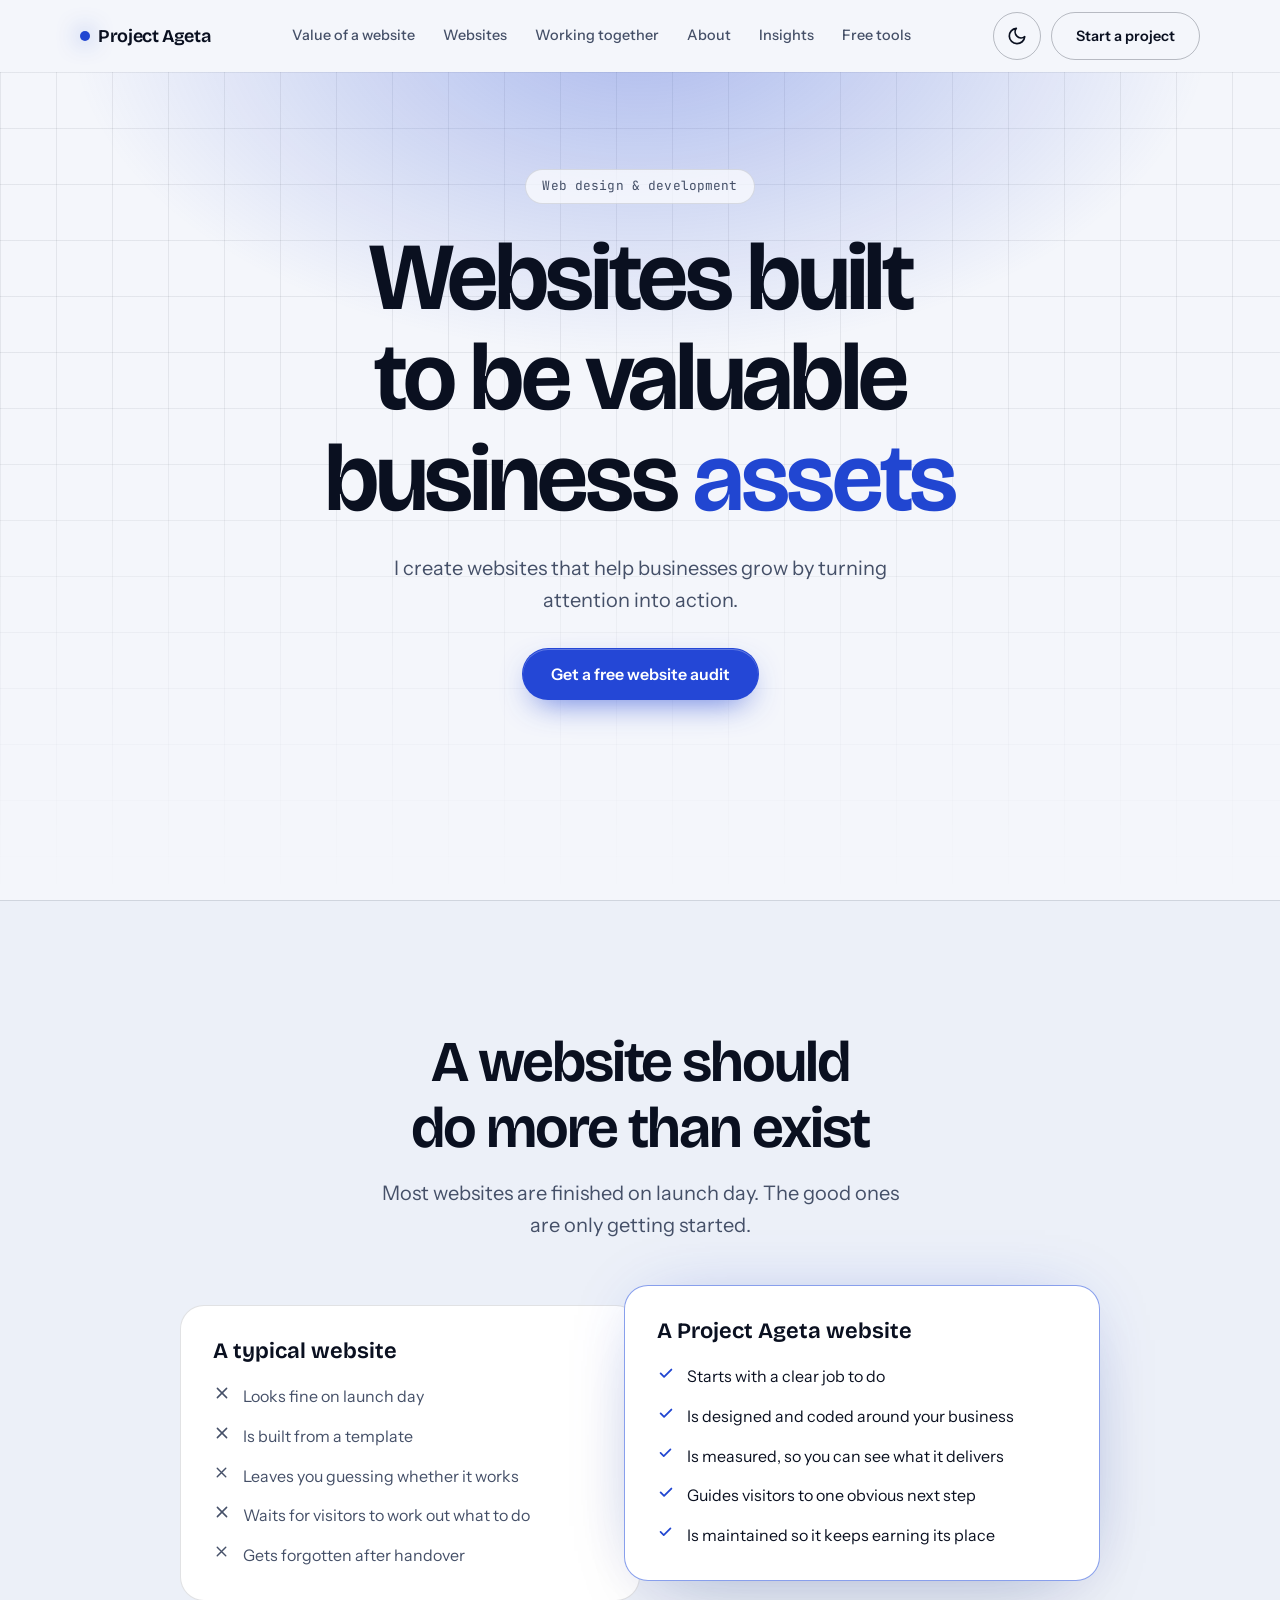
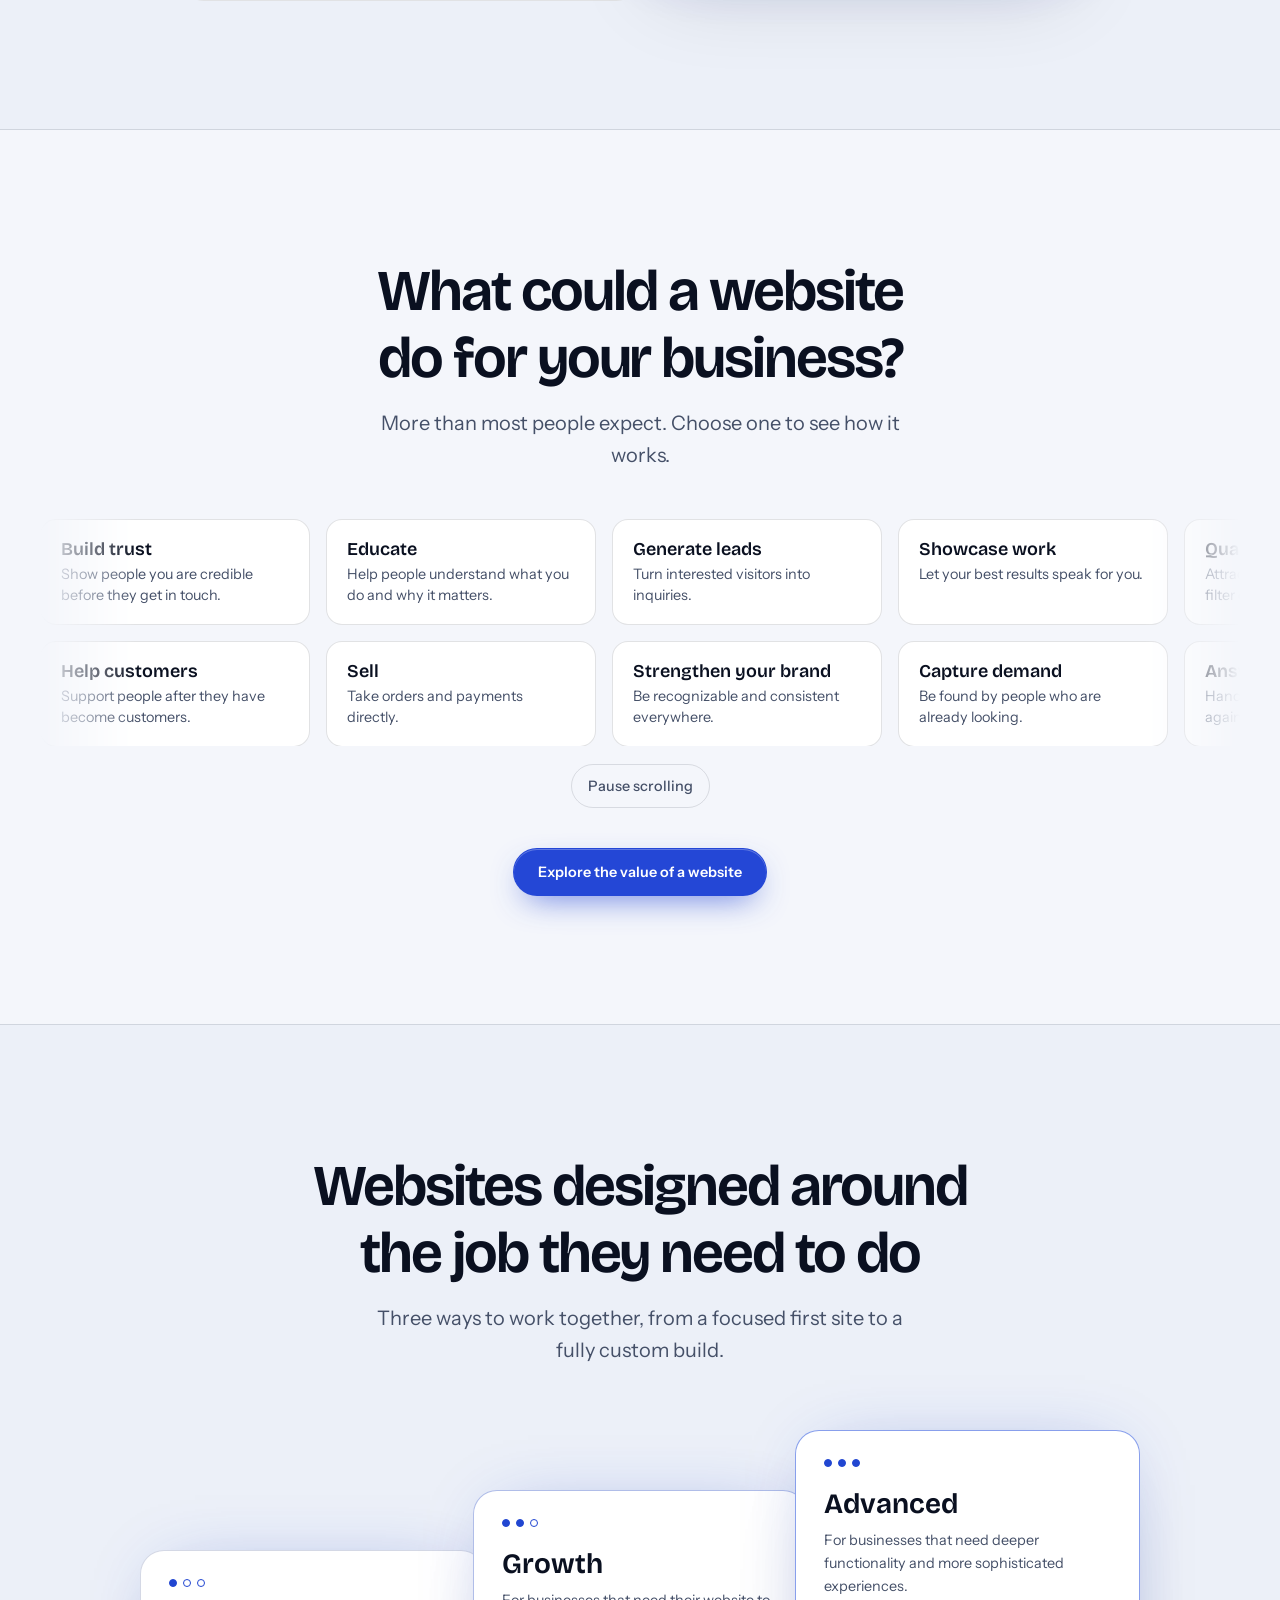
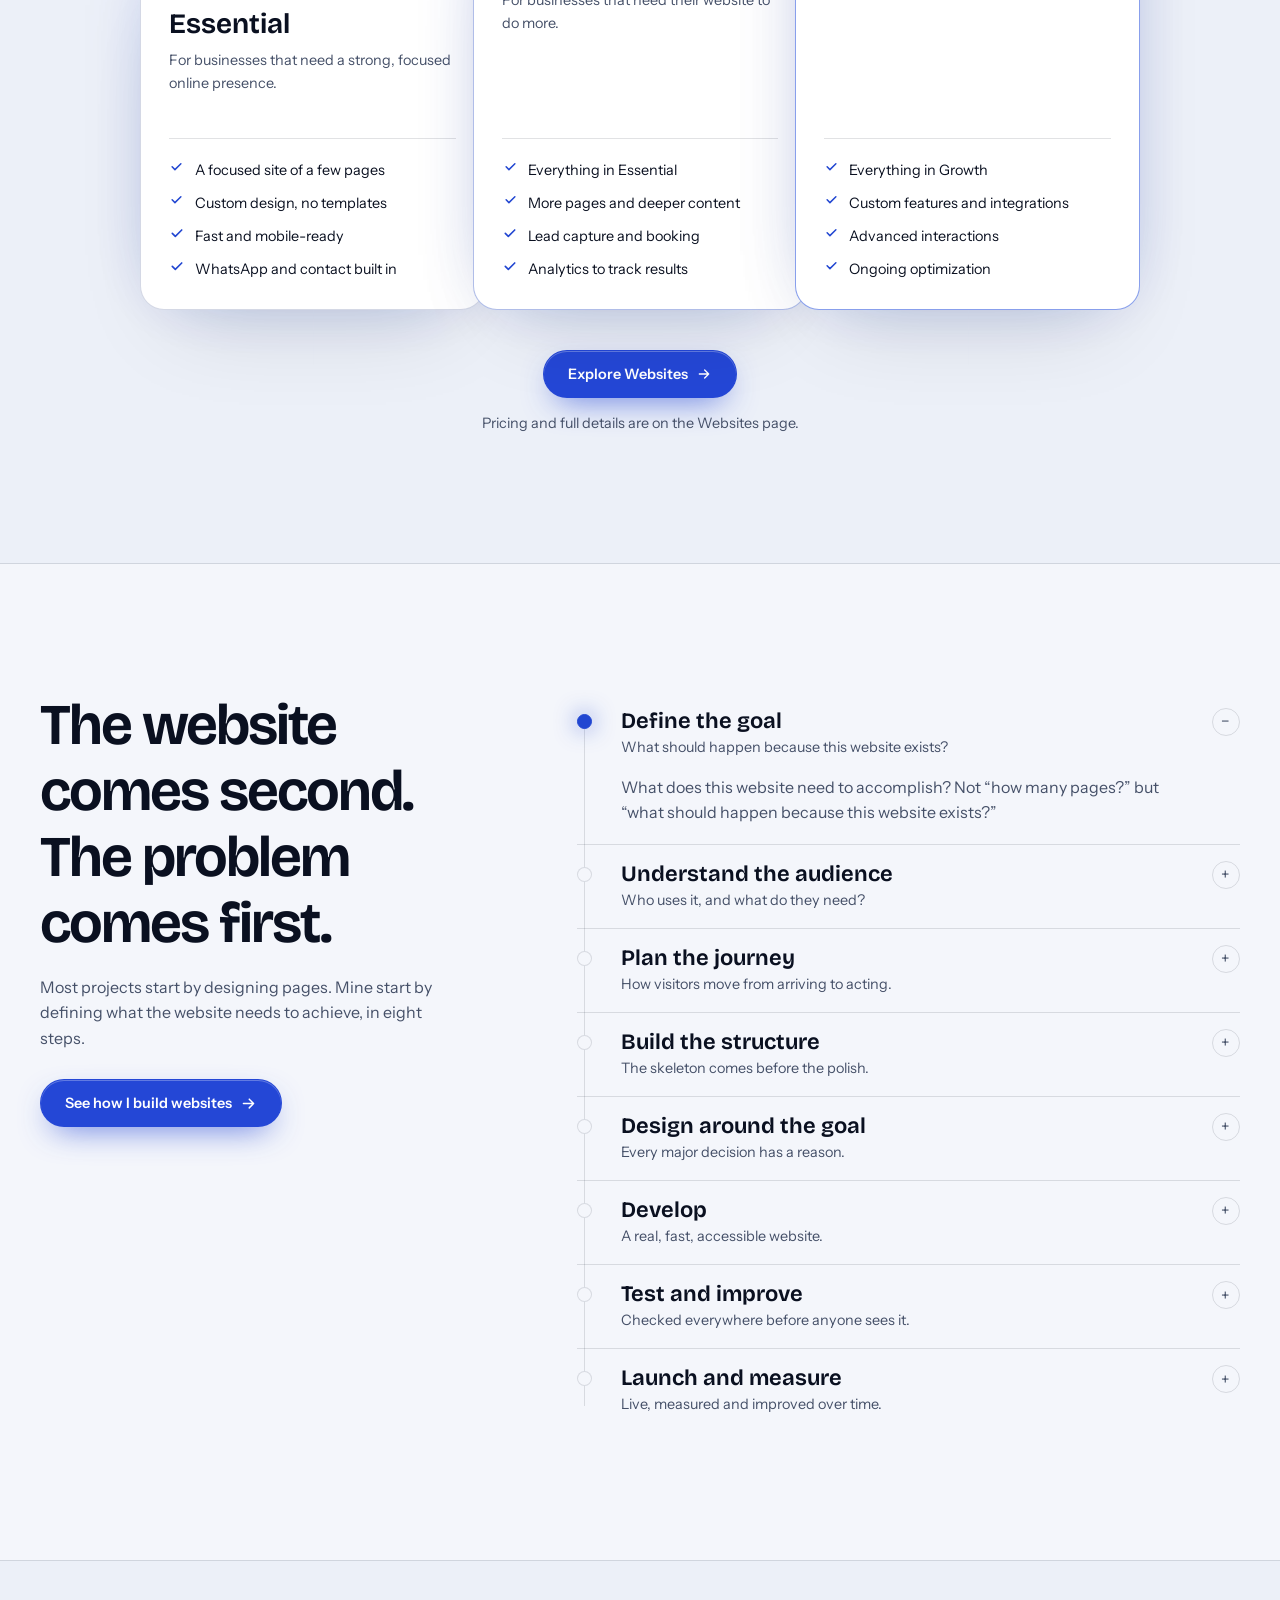
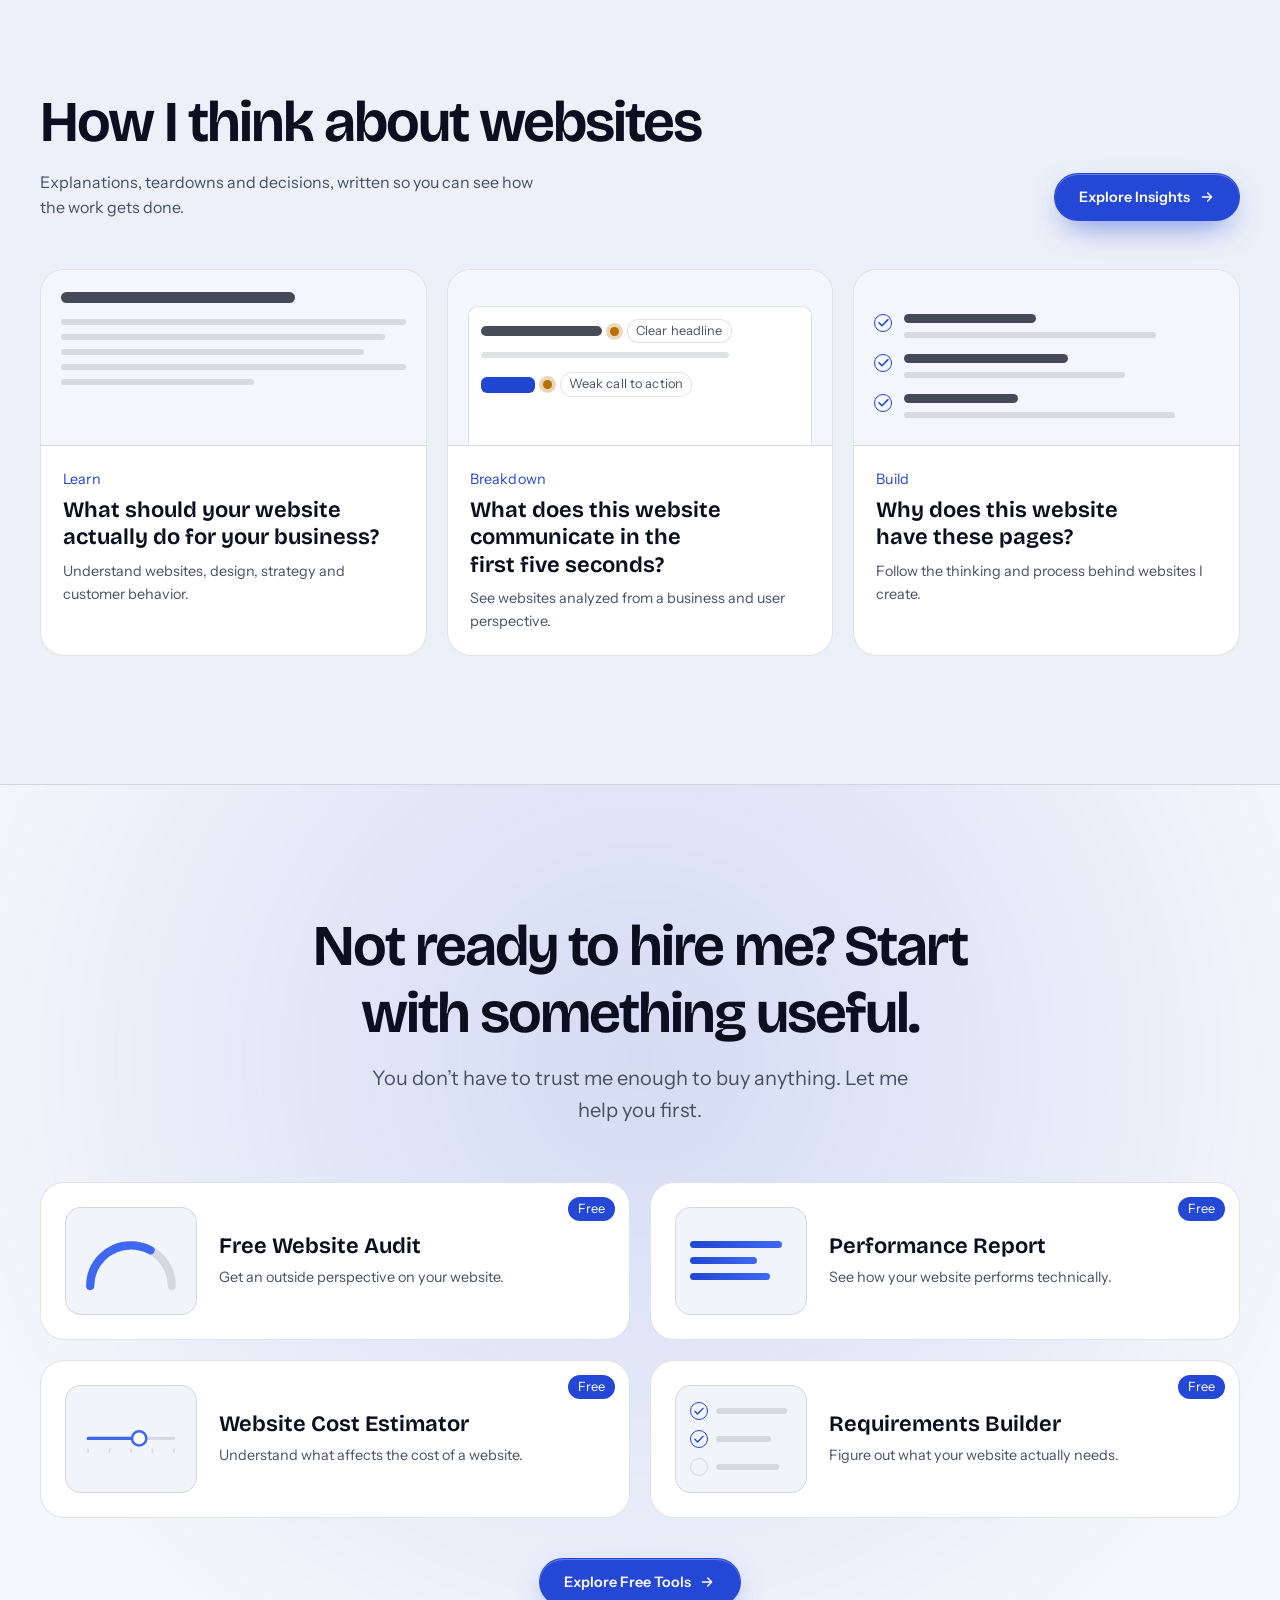
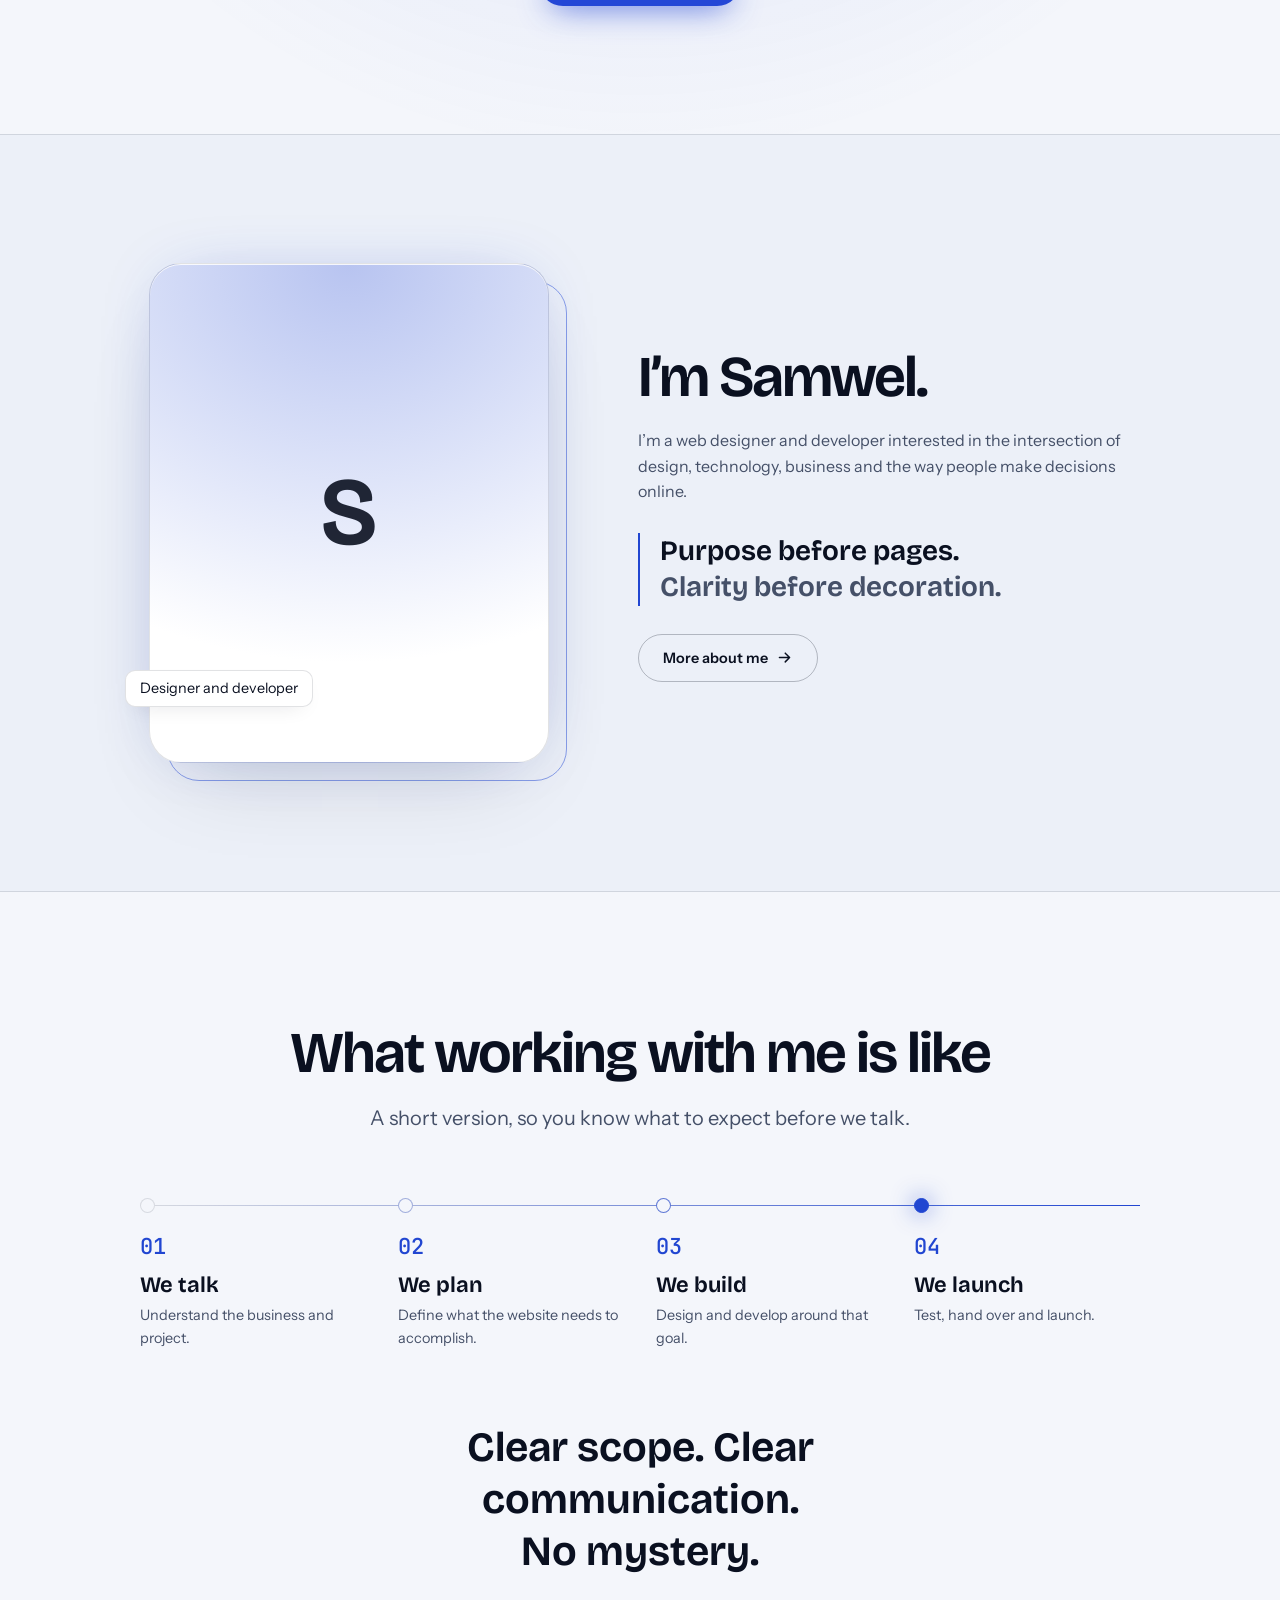
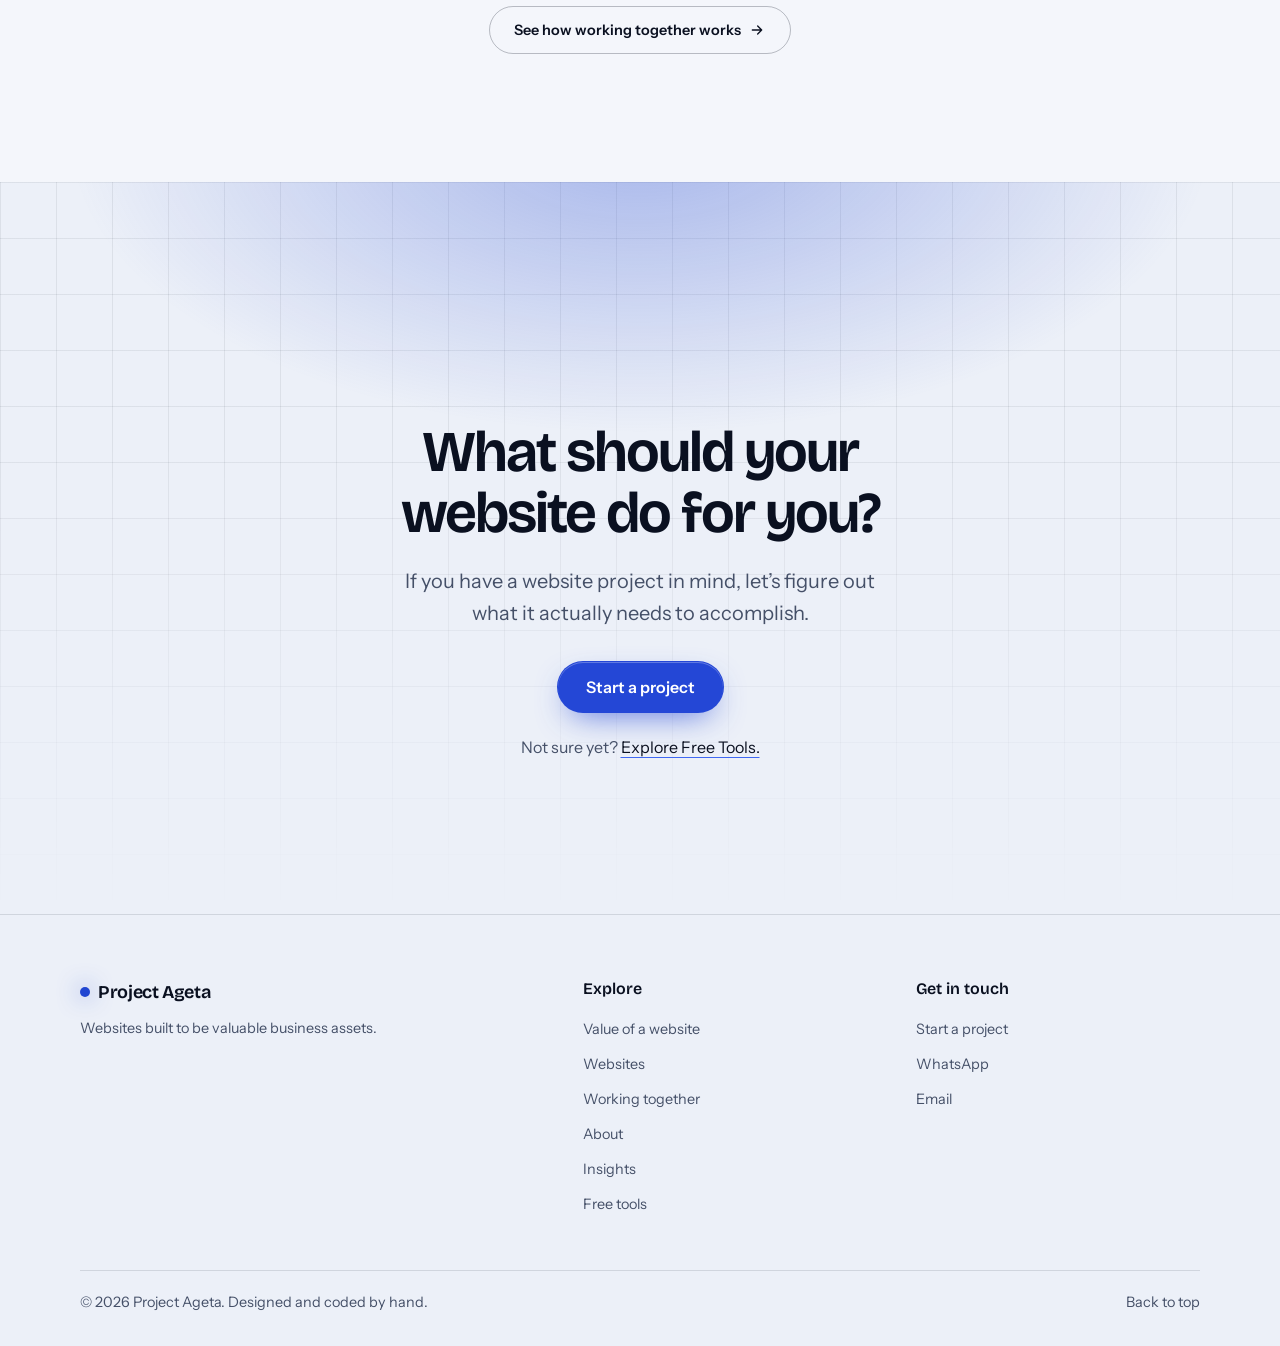
==== commit f389f901: "Add files via upload" ====
--- a/index.html
+++ b/index.html
@@ -2,28 +2,32 @@
 <html lang="en">
 <head>
 <meta charset="utf-8">
-<meta name="viewport" content="width=device-width, initial-scale=1, viewport-fit=cover">
+<meta name="color-scheme" content="light dark">
+<meta name="theme-color" content="#F4F6FB" media="(prefers-color-scheme: light)">
+<meta name="theme-color" content="#05070D" media="(prefers-color-scheme: dark)">
+<meta name="viewport" content="width=device-width, initial-scale=1, viewport-fit=cover, interactive-widget=resizes-content">
 <title>Project Ageta | Web design &amp; development</title>
-<link rel="stylesheet" href="https://fonts.googleapis.com/css2?family=Fraunces:opsz,wght@9..144,400;9..144,500&family=Inter:wght@400;500&display=swap">
+<link rel="preconnect" href="https://fonts.googleapis.com">
+<link rel="preconnect" href="https://fonts.gstatic.com" crossorigin>
+<link rel="stylesheet" href="https://fonts.googleapis.com/css2?family=Bricolage+Grotesque:opsz,wght@12..96,500..800&family=Instrument+Sans:wght@400..600&family=JetBrains+Mono:wght@500&display=swap">
 <link rel="stylesheet" href="styles.css">
 </head>
 <body class="pg-home">
+<a class="skip" href="#main">Skip to main content</a>
+<header class="site-header"><div class="bar"><a class="brand" href="index.html" translate="no">Project Ageta</a>
+<nav id="nav" aria-label="Main"><a href="value-of-a-website.html">Value of a website</a><a href="websites.html">Websites</a><a href="working-together.html">Working together</a><a href="about.html">About</a><a href="insights.html">Insights</a><a href="free-tools.html">Free tools</a><a class="only-m" href="start-a-project.html">Start a project</a></nav>
+<div class="hd-r"><button class="btn tg" id="tg" aria-label="Toggle light and dark theme"><span class="i i-theme" aria-hidden="true"></span></button><a class="btn start" href="start-a-project.html">Start a project</a><button class="btn tg burger" id="bg" aria-label="Open menu" aria-expanded="false" aria-controls="nav"><span></span><span></span><span></span></button></div></div></header>
 <section class="hero">
 <div class="arc" aria-hidden="true"></div>
 <div class="wrap">
-<header>
-<a class="brand" href="index.html">Project Ageta</a>
-<nav id="nav" aria-label="Main"><a href="value-of-a-website.html">Value of a website</a><a href="websites.html">Websites</a><a href="working-together.html">Working together</a><a href="about.html">About</a><a href="insights.html">Insights</a><a class="only-m" href="start-a-project.html">Start a project</a></nav>
-<div class="hd-r"><button class="btn tg" id="tg" aria-label="Toggle light and dark theme">◐</button><a class="btn start" href="start-a-project.html">Start a project</a><button class="btn tg burger" id="bg" aria-label="Open menu" aria-expanded="false" aria-controls="nav"><span></span><span></span><span></span></button></div>
-</header>
 <div class="split">
-<div class="copy">
+<div class="copy" id="main" tabindex="-1">
 <span class="eyebrow">Web design &amp; development</span>
 <h1>Websites built to be valuable business <span class="hl">assets</span></h1>
 <p class="lead">I create websites that help businesses grow by turning attention into action.</p>
 <div class="cta">
 <a class="btn solid" href="free-tools.html#audit" aria-describedby="n">Get a free website audit</a>
-<p class="note" id="n">A dive into what's working, what could be improved, and what your website should be doing for your business.</p>
+<p class="note" id="n">A dive into what’s working, what could be improved, and what your website should be doing for your business.</p>
 </div>
 </div>
 </div>
@@ -42,6 +46,7 @@
 <div class="in">
 <div class="sh"><h2>What could a website do for your business?</h2><p>More than most people expect. Choose one to see how it works.</p></div>
 <div class="mq" id="mq"><div class="mr" id="r1"></div><div class="mr rev" id="r2"></div></div>
+<div class="mqw"><button class="pz" id="mp" type="button" aria-pressed="false">Pause scrolling</button></div>
 <div class="more"><a class="btn solid" href="value-of-a-website.html">Explore the value of a website</a></div>
 </div>
 </section>
@@ -53,45 +58,45 @@
 <div class="tier t2"><div class="lv" aria-hidden="true"><i class="on"></i><i class="on"></i><i></i></div><h3>Growth</h3><p class="for">For businesses that need their website to do more.</p><ul><li>Everything in Essential</li><li>More pages and deeper content</li><li>Lead capture and booking</li><li>Analytics to track results</li></ul></div>
 <div class="tier t3"><div class="lv" aria-hidden="true"><i class="on"></i><i class="on"></i><i class="on"></i></div><h3>Advanced</h3><p class="for">For businesses that need deeper functionality and more sophisticated experiences.</p><ul><li>Everything in Growth</li><li>Custom features and integrations</li><li>Advanced interactions</li><li>Ongoing optimization</li></ul></div>
 </div>
-<div class="more"><a class="btn solid" href="websites.html">Explore Websites &rarr;</a></div>
+<div class="more"><a class="btn solid" href="websites.html">Explore Websites<span class="i i-arrow" aria-hidden="true"></span></a></div>
 <p class="fine">Pricing and full details are on the Websites page.</p>
 </div>
 </section>
 <section class="sec" id="how">
 <div class="in how">
-<div class="left"><h2>The website comes second. The problem comes first.</h2><p class="sub">Most projects start by designing pages. Mine start by defining what the website needs to achieve, in eight steps.</p><a class="btn solid" href="websites.html#process">See how I build websites &rarr;</a></div>
-<ol class="tl"><li><details name="how" open><summary><div><b>Define the goal</b><span>What should happen because this website exists?</span></div></summary><p>What does this website need to accomplish? Not “how many pages?” but “what should happen because this website exists?”</p></details></li><li><details name="how"><summary><div><b>Understand the audience</b><span>Who uses it, and what do they need?</span></div></summary><p>Who is actually using the website? What do they want, what questions do they have, what objections, and what would make them trust the business?</p></details></li><li><details name="how"><summary><div><b>Plan the journey</b><span>How visitors move from arriving to acting.</span></div></summary><p>Every visit follows a path. Planning it decides what information the site needs, and in what order.</p></details></li><li><details name="how"><summary><div><b>Build the structure</b><span>The skeleton comes before the polish.</span></div></summary><p>The skeleton comes before any visual polish, so the site is organized around the journey.</p></details></li><li><details name="how"><summary><div><b>Design around the goal</b><span>Every major decision has a reason.</span></div></summary><p>Typography, spacing, imagery, color, visual hierarchy and interactions, all chosen on purpose. Every major decision has a reason.</p></details></li><li><details name="how"><summary><div><b>Develop</b><span>A real, fast, accessible website.</span></div></summary><p>The design becomes a real website that is responsive, fast, accessible, functional and maintainable.</p></details></li><li><details name="how"><summary><div><b>Test and improve</b><span>Checked everywhere before anyone sees it.</span></div></summary><p>Mobile, desktop, different browsers, forms, links, performance, accessibility and user flows are all checked. Then it is refined.</p></details></li><li><details name="how"><summary><div><b>Launch and measure</b><span>Live, measured and improved over time.</span></div></summary><p>The website goes live, but the work doesn't necessarily end there. If appropriate, we measure traffic, inquiries, conversions, engagement and performance, then improve the asset over time.</p></details></li></ol>
+<div class="left"><h2>The website comes second. The problem comes first.</h2><p class="sub">Most projects start by designing pages. Mine start by defining what the website needs to achieve, in eight steps.</p><a class="btn solid" href="websites.html#process">See how I build websites<span class="i i-arrow" aria-hidden="true"></span></a></div>
+<ol class="tl"><li><details name="how" open><summary><div><b>Define the goal</b><span>What should happen because this website exists?</span></div></summary><p>What does this website need to accomplish? Not “how many pages?” but “what should happen because this website exists?”</p></details></li><li><details name="how"><summary><div><b>Understand the audience</b><span>Who uses it, and what do they need?</span></div></summary><p>Who is actually using the website? What do they want, what questions do they have, what objections, and what would make them trust the business?</p></details></li><li><details name="how"><summary><div><b>Plan the journey</b><span>How visitors move from arriving to acting.</span></div></summary><p>Every visit follows a path. Planning it decides what information the site needs, and in what order.</p></details></li><li><details name="how"><summary><div><b>Build the structure</b><span>The skeleton comes before the polish.</span></div></summary><p>The skeleton comes before any visual polish, so the site is organized around the journey.</p></details></li><li><details name="how"><summary><div><b>Design around the goal</b><span>Every major decision has a reason.</span></div></summary><p>Typography, spacing, imagery, color, visual hierarchy and interactions, all chosen on purpose. Every major decision has a reason.</p></details></li><li><details name="how"><summary><div><b>Develop</b><span>A real, fast, accessible website.</span></div></summary><p>The design becomes a real website that is responsive, fast, accessible, functional and maintainable.</p></details></li><li><details name="how"><summary><div><b>Test and improve</b><span>Checked everywhere before anyone sees it.</span></div></summary><p>Mobile, desktop, different browsers, forms, links, performance, accessibility and user flows are all checked. Then it is refined.</p></details></li><li><details name="how"><summary><div><b>Launch and measure</b><span>Live, measured and improved over time.</span></div></summary><p>The website goes live, but the work doesn’t necessarily end there. If appropriate, we measure traffic, inquiries, conversions, engagement and performance, then improve the asset over time.</p></details></li></ol>
 </div>
 </section>
 <section class="sec" id="thinking">
 <div class="in">
-<div class="think-h"><div><h2>How I think about websites</h2><p>Explanations, teardowns and decisions, written so you can see how the work gets done.</p></div><a class="btn solid" href="insights.html">Explore Insights &rarr;</a></div>
+<div class="think-h"><div><h2>How I think about websites</h2><p>Explanations, teardowns and decisions, written so you can see how the work gets done.</p></div><a class="btn solid" href="insights.html">Explore Insights<span class="i i-arrow" aria-hidden="true"></span></a></div>
 <div class="docs">
 <a class="doc" href="insights.html#learn"><div class="pv" aria-hidden="true"><span class="ln h" style="width:68%"></span><span class="ln"></span><span class="ln" style="width:94%"></span><span class="ln" style="width:88%"></span><span class="ln"></span><span class="ln" style="width:56%"></span></div><div class="docb"><span class="kind">Learn</span><h3>What should your website actually do for your business?</h3><p class="d">Understand websites, design, strategy and customer behavior.</p></div></a>
-<a class="doc" href="insights.html#breakdowns"><div class="pv" aria-hidden="true"><div class="wf"><div class="wr" style="margin-top:0"><span class="ln" style="width:38%;height:10px;background:var(--ink);opacity:.75"></span><i class="dc"></i><span class="pill">Clear headline</span></div><span class="ln" style="width:78%"></span><div class="wr" style="margin-top:14px"><span class="bt"></span><i class="dc"></i><span class="pill">Weak call to action</span></div></div></div><div class="docb"><span class="kind">Breakdown</span><h3>What does this website communicate in the first five seconds?</h3><p class="d">See websites analyzed from a business and user perspective.</p></div></a>
-<a class="doc" href="insights.html#builds"><div class="pv" aria-hidden="true"><div class="dr"><i class="tk">&#10003;</i><div><span class="ln" style="width:42%;height:9px;margin:0;background:var(--ink);opacity:.75"></span><span class="ln" style="width:80%"></span></div></div><div class="dr"><i class="tk">&#10003;</i><div><span class="ln" style="width:52%;height:9px;margin:0;background:var(--ink);opacity:.75"></span><span class="ln" style="width:70%"></span></div></div><div class="dr"><i class="tk">&#10003;</i><div><span class="ln" style="width:36%;height:9px;margin:0;background:var(--ink);opacity:.75"></span><span class="ln" style="width:86%"></span></div></div></div><div class="docb"><span class="kind">Build</span><h3>Why does this website have these pages?</h3><p class="d">Follow the thinking and process behind websites I create.</p></div></a>
+<a class="doc" href="insights.html#breakdowns"><div class="pv" aria-hidden="true"><div class="wf"><div class="wr" style="margin-top:0"><span class="ln" style="width:38%;height:10px;background:var(--color-text);opacity:.75"></span><i class="dc"></i><span class="pill">Clear headline</span></div><span class="ln" style="width:78%"></span><div class="wr" style="margin-top:14px"><span class="bt"></span><i class="dc"></i><span class="pill">Weak call to action</span></div></div></div><div class="docb"><span class="kind">Breakdown</span><h3>What does this website communicate in the first five seconds?</h3><p class="d">See websites analyzed from a business and user perspective.</p></div></a>
+<a class="doc" href="insights.html#builds"><div class="pv" aria-hidden="true"><div class="dr"><i class="tk"><span class="i i-check" aria-hidden="true"></span></i><div><span class="ln" style="width:42%;height:9px;margin:0;background:var(--color-text);opacity:.75"></span><span class="ln" style="width:80%"></span></div></div><div class="dr"><i class="tk"><span class="i i-check" aria-hidden="true"></span></i><div><span class="ln" style="width:52%;height:9px;margin:0;background:var(--color-text);opacity:.75"></span><span class="ln" style="width:70%"></span></div></div><div class="dr"><i class="tk"><span class="i i-check" aria-hidden="true"></span></i><div><span class="ln" style="width:36%;height:9px;margin:0;background:var(--color-text);opacity:.75"></span><span class="ln" style="width:86%"></span></div></div></div><div class="docb"><span class="kind">Build</span><h3>Why does this website have these pages?</h3><p class="d">Follow the thinking and process behind websites I create.</p></div></a>
 </div>
 </div>
 </section>
 <section class="sec tools" id="tools">
 <div class="in">
-<div class="sh"><h2>Not ready to hire me? Start with something useful.</h2><p>You don't have to trust me enough to buy anything. Let me help you first.</p></div>
+<div class="sh"><h2>Not ready to hire me? Start with something useful.</h2><p>You don’t have to trust me enough to buy anything. Let me help you first.</p></div>
 <div class="tg4">
-<a class="tool" href="free-tools.html#audit"><span class="free">Free</span><div class="tv" aria-hidden="true"><svg viewBox="0 0 100 60"><path d="M10 55A40 40 0 0 1 90 55" fill="none" stroke="var(--line)" stroke-width="8" stroke-linecap="round" pathLength="100"/><path d="M10 55A40 40 0 0 1 90 55" fill="none" stroke="var(--glow)" stroke-width="8" stroke-linecap="round" pathLength="100" stroke-dasharray="66 100"/></svg></div><div><h3>Free Website Audit</h3><p class="d">Get an outside perspective on your website.</p></div></a>
+<a class="tool" href="free-tools.html#audit"><span class="free">Free</span><div class="tv" aria-hidden="true"><svg viewBox="0 0 100 60"><path d="M10 55A40 40 0 0 1 90 55" fill="none" stroke="var(--color-border)" stroke-width="8" stroke-linecap="round" pathLength="100"/><path d="M10 55A40 40 0 0 1 90 55" fill="none" stroke="var(--color-accent-bright)" stroke-width="8" stroke-linecap="round" pathLength="100" stroke-dasharray="66 100"/></svg></div><div><h3>Free Website Audit</h3><p class="d">Get an outside perspective on your website.</p></div></a>
 <a class="tool" href="free-tools.html#performance"><span class="free">Free</span><div class="tv" aria-hidden="true"><div class="sp"><i style="width:90%"></i><i style="width:66%"></i><i style="width:78%"></i></div></div><div><h3>Performance Report</h3><p class="d">See how your website performs technically.</p></div></a>
-<a class="tool" href="free-tools.html#estimator"><span class="free">Free</span><div class="tv" aria-hidden="true"><svg viewBox="0 0 100 40"><path d="M8 20H92" stroke="var(--line)" stroke-width="3" stroke-linecap="round"/><path d="M8 20H58" stroke="var(--glow)" stroke-width="3" stroke-linecap="round"/><path d="M8 30v4M29 30v4M50 30v4M71 30v4M92 30v4" stroke="var(--line)" stroke-width="1.5"/><circle cx="58" cy="20" r="7" fill="var(--panel)" stroke="var(--glow)" stroke-width="2.5"/></svg></div><div><h3>Website Cost Estimator</h3><p class="d">Understand what affects the cost of a website.</p></div></a>
-<a class="tool" href="free-tools.html#requirements"><span class="free">Free</span><div class="tv" aria-hidden="true"><div class="ck"><div class="wr"><i class="tk">&#10003;</i><span class="ln" style="width:70%"></span></div><div class="wr"><i class="tk">&#10003;</i><span class="ln" style="width:54%"></span></div><div class="wr"><i class="tk e"></i><span class="ln" style="width:62%"></span></div></div></div><div><h3>Requirements Builder</h3><p class="d">Figure out what your website actually needs.</p></div></a>
+<a class="tool" href="free-tools.html#estimator"><span class="free">Free</span><div class="tv" aria-hidden="true"><svg viewBox="0 0 100 40"><path d="M8 20H92" stroke="var(--color-border)" stroke-width="3" stroke-linecap="round"/><path d="M8 20H58" stroke="var(--color-accent-bright)" stroke-width="3" stroke-linecap="round"/><path d="M8 30v4M29 30v4M50 30v4M71 30v4M92 30v4" stroke="var(--color-border)" stroke-width="1.5"/><circle cx="58" cy="20" r="7" fill="var(--color-surface)" stroke="var(--color-accent-bright)" stroke-width="2.5"/></svg></div><div><h3>Website Cost Estimator</h3><p class="d">Understand what affects the cost of a website.</p></div></a>
+<a class="tool" href="free-tools.html#requirements"><span class="free">Free</span><div class="tv" aria-hidden="true"><div class="ck"><div class="wr"><i class="tk"><span class="i i-check" aria-hidden="true"></span></i><span class="ln" style="width:70%"></span></div><div class="wr"><i class="tk"><span class="i i-check" aria-hidden="true"></span></i><span class="ln" style="width:54%"></span></div><div class="wr"><i class="tk e"></i><span class="ln" style="width:62%"></span></div></div></div><div><h3>Requirements Builder</h3><p class="d">Figure out what your website actually needs.</p></div></a>
 </div>
-<div class="more"><a class="btn solid" href="free-tools.html">Explore Free Tools &rarr;</a></div>
+<div class="more"><a class="btn solid" href="free-tools.html">Explore Free Tools<span class="i i-arrow" aria-hidden="true"></span></a></div>
 </div>
 </section>
 <section class="sec" id="who">
 <div class="who">
 <div class="ph"><div class="pf"><div class="mono" aria-hidden="true">S</div></div><span class="atag">Designer and developer</span></div>
-<div><h2>I'm Samwel.</h2>
-<p class="t">I'm a web designer and developer interested in the intersection of design, technology, business and the way people make decisions online.</p>
+<div><h2>I’m Samwel.</h2>
+<p class="t">I’m a web designer and developer interested in the intersection of design, technology, business and the way people make decisions online.</p>
 <blockquote class="q"><span>Purpose before pages.</span><span>Clarity before decoration.</span></blockquote>
-<a class="btn" href="about.html">More about me &rarr;</a></div>
+<a class="btn" href="about.html">More about me<span class="i i-arrow" aria-hidden="true"></span></a></div>
 </div>
 </section>
 <section class="sec" id="working">
@@ -103,23 +108,23 @@
 <div class="st"><span class="n">03</span><h3>We build</h3><p>Design and develop around that goal.</p></div>
 <div class="st"><span class="n">04</span><h3>We launch</h3><p>Test, hand over and launch.</p></div>
 </div>
-<div class="close"><p>Clear scope. Clear communication. No mystery.</p><a class="btn" href="working-together.html">See how working together works &rarr;</a></div>
+<div class="close"><p>Clear scope. Clear communication. No mystery.</p><a class="btn" href="working-together.html">See how working together works<span class="i i-arrow" aria-hidden="true"></span></a></div>
 </div>
 </section>
 <section class="sec end" id="start">
 <div class="arc hi" aria-hidden="true"></div>
 <div class="in">
 <h2>What should your website do for you?</h2>
-<p class="lead2">If you have a website project in mind, let's figure out what it actually needs to accomplish.</p>
+<p class="lead2">If you have a website project in mind, let’s figure out what it actually needs to accomplish.</p>
 <a class="btn solid" href="start-a-project.html">Start a project</a>
 <p class="alt">Not sure yet? <a href="free-tools.html">Explore Free Tools.</a></p>
 </div>
 </section>
 <footer>
 <div class="ft">
-<div><a class="brand" href="index.html">Project Ageta</a><p>Websites built to be valuable business assets.</p></div>
-<div><h4>Explore</h4><ul><li><a href="value-of-a-website.html">Value of a website</a></li><li><a href="websites.html">Websites</a></li><li><a href="working-together.html">Working together</a></li><li><a href="about.html">About</a></li><li><a href="insights.html">Insights</a></li><li><a href="free-tools.html">Free tools</a></li></ul></div>
-<div><h4>Get in touch</h4><ul><li><a href="start-a-project.html">Start a project</a></li><li><a href="https://wa.me/" data-contact="wa">WhatsApp</a></li><li><a href="mailto:" data-contact="email">Email</a></li></ul></div>
+<div><a class="brand" href="index.html" translate="no">Project Ageta</a><p>Websites built to be valuable business assets.</p></div>
+<div><h3>Explore</h3><ul><li><a href="value-of-a-website.html">Value of a website</a></li><li><a href="websites.html">Websites</a></li><li><a href="working-together.html">Working together</a></li><li><a href="about.html">About</a></li><li><a href="insights.html">Insights</a></li><li><a href="free-tools.html">Free tools</a></li></ul></div>
+<div><h3>Get in touch</h3><ul><li><a href="start-a-project.html">Start a project</a></li><li><a href="https://wa.me/" data-contact="wa">WhatsApp</a></li><li><a href="mailto:" data-contact="email">Email</a></li></ul></div>
 </div>
 <div class="fb"><span>&copy; 2026 Project Ageta. Designed and coded by hand.</span><a href="#">Back to top</a></div>
 </footer>
--- a/styles.css
+++ b/styles.css
@@ -1,109 +1,263 @@
-/* ==========================================================
+/* ==========================================================================
    Project Ageta: styles.css
-   1. Shared base (tokens, reset, header, buttons, footer)
-   2. Shared components used on more than one page
-   3. Page styles, each scoped to its <body class="pg-...">
-   ========================================================== */
+   THE DESIGN SYSTEM LIVES IN SECTION 0. Change a value there and the whole
+   site follows. Everything below it reads tokens and holds no raw values.
+
+   0. Design tokens (palette, semantic colors, type, space, shape, motion)
+   1. Shared base (reset, header, buttons, footer)
+   2. Redesign: base and components
+   3. Shared components used on more than one page
+   4. Page styles, scoped to <body class="pg-...">
+   5. Redesign: finishing layer (hero atmosphere, numerals, motion)
+   6. Icons (CSS masks)
+   ========================================================================== */
+
+/* ---- 0a. Palette: the only raw color values in the project -------------- */
+:root{
+  /* light */
+  --l-bg:#F4F6FB; --l-band:#ECF0F8; --l-surface:#FFFFFF; --l-surface-2:#E7ECF7;
+  --l-text:#0A1020; --l-muted:#455068;
+  --l-accent:#2146D1; --l-bright:#3F68F2; --l-strong:#2447D6; --l-signal:#B86E00;
+  --l-border:rgba(10,16,32,.12); --l-border-strong:rgba(10,16,32,.26);
+  --l-highlight:rgba(255,255,255,.85); --l-shadow:rgba(10,16,32,.16);
+  /* dark */
+  --d-bg:#05070D; --d-band:#080B14; --d-surface:#0C111C; --d-surface-2:#131A2A;
+  --d-text:#F3F6FC; --d-muted:#A9B2C8;
+  --d-accent:#7AA2FF; --d-bright:#9DBBFF; --d-strong:#3F68F2; --d-signal:#FFB547;
+  --d-border:rgba(150,170,255,.16); --d-border-strong:rgba(150,170,255,.32);
+  --d-highlight:rgba(255,255,255,.06); --d-shadow:rgba(0,0,0,.55);
+  --white:#FFFFFF;
+}
+
+/* ---- 0b. Semantic color tokens (light-dark picks the active theme) ------ */
+:root{
+  color-scheme:light dark;
+  --color-bg:light-dark(var(--l-bg),var(--d-bg));
+  --color-band:light-dark(var(--l-band),var(--d-band));
+  --color-surface:light-dark(var(--l-surface),var(--d-surface));
+  --color-surface-2:light-dark(var(--l-surface-2),var(--d-surface-2));
+  --color-text:light-dark(var(--l-text),var(--d-text));
+  --color-text-muted:light-dark(var(--l-muted),var(--d-muted));
+  --color-accent:light-dark(var(--l-accent),var(--d-accent));
+  --color-accent-bright:light-dark(var(--l-bright),var(--d-bright));
+  --color-accent-strong:light-dark(var(--l-strong),var(--d-strong));
+  --color-signal:light-dark(var(--l-signal),var(--d-signal));
+  --color-border:light-dark(var(--l-border),var(--d-border));
+  --color-border-strong:light-dark(var(--l-border-strong),var(--d-border-strong));
+  --color-highlight:light-dark(var(--l-highlight),var(--d-highlight));
+  --shadow-color:light-dark(var(--l-shadow),var(--d-shadow));
+  --color-on-accent:var(--white);
+  --color-highlight-strong:rgba(255,255,255,.28);
+  --color-signal-soft:color-mix(in srgb,var(--color-signal) 28%,transparent);
+  --grid-line:color-mix(in srgb,var(--color-text) 7%,transparent);
+}
+:root[data-theme="light"]{color-scheme:light}
+@media (prefers-contrast:more){:root{--color-border:light-dark(var(--l-border-strong),var(--d-border-strong))}}
+:root[data-theme="dark"]{color-scheme:dark}
+@supports not (color:light-dark(white,black)){
+  :root{--color-bg:var(--d-bg);--color-band:var(--d-band);--color-surface:var(--d-surface);--color-surface-2:var(--d-surface-2);--color-text:var(--d-text);--color-text-muted:var(--d-muted);--color-accent:var(--d-accent);--color-accent-bright:var(--d-bright);--color-accent-strong:var(--d-strong);--color-signal:var(--d-signal);--color-border:var(--d-border);--color-border-strong:var(--d-border-strong);--color-highlight:var(--d-highlight);--shadow-color:var(--d-shadow)}
+}
+
+/* ---- 0c. Typography ----------------------------------------------------- */
+:root{
+  --font-display:"Bricolage Grotesque","Instrument Sans",system-ui,-apple-system,"Segoe UI",sans-serif;
+  --font-text:"Instrument Sans",system-ui,-apple-system,"Segoe UI",Roboto,sans-serif;
+  --font-mono:"JetBrains Mono",ui-monospace,SFMono-Regular,Menlo,Consolas,monospace;
+  --text-xs:.8rem; --text-sm:.9rem; --text-md:1rem; --text-lg:1.125rem;
+  --text-xl:1.375rem; --text-2xl:1.75rem; --text-3xl:2.25rem;
+  --text-lead:clamp(1.05rem,1.7vw,1.25rem);
+  --text-display-sm:clamp(1.45rem,3vw,1.9rem);
+  --text-display-md:clamp(1.8rem,4vw,2.6rem);
+  --text-display-lg:clamp(2.2rem,5.2vw,3.6rem);
+  --text-display-xl:clamp(2.8rem,8vw,6rem);
+  --weight-display:650; --weight-heading:600;
+  --lh-tight:1.02; --lh-snug:1.15; --lh-body:1.6;
+  --tracking-display:-.035em; --tracking-heading:-.02em; --tracking-small:.01em;
+}
+
+/* ---- 0d. Space, layout, shape, elevation, motion, layers ---------------- */
+:root{
+  --space-1:.25rem; --space-2:.5rem; --space-3:.75rem; --space-4:1rem; --space-5:1.5rem;
+  --space-6:2rem; --space-7:3rem; --space-8:4rem; --space-9:6rem; --space-10:8rem;
+  --container:75rem; --gutter:clamp(1.25rem,4vw,2.5rem);
+  --section-y:clamp(4.5rem,10vw,8.5rem); --header-h:4.5rem;
+  --radius-xs:6px; --radius-sm:10px; --radius-md:16px; --radius-lg:24px; --radius-xl:32px; --radius-pill:999px;
+  --shadow-sm:inset 0 1px 0 var(--color-highlight),0 8px 22px -12px var(--shadow-color);
+  --shadow-md:inset 0 1px 0 var(--color-highlight),0 22px 48px -22px var(--shadow-color);
+  --shadow-lg:inset 0 1px 0 var(--color-highlight),0 40px 90px -36px var(--shadow-color),0 0 70px -30px color-mix(in srgb,var(--color-accent) 40%,transparent);
+  --shadow-btn:inset 0 1px 0 var(--color-highlight-strong),0 12px 32px -12px color-mix(in srgb,var(--color-accent-strong) 80%,transparent);
+  --glow-accent:0 0 22px color-mix(in srgb,var(--color-accent) 70%,transparent);
+  --ring-soft:0 0 0 6px color-mix(in srgb,var(--color-accent) 10%,transparent);
+  --ring-signal:0 0 0 4px var(--color-signal-soft);
+  --dur-press:120ms; --dur-fast:150ms; --dur-med:220ms; --dur-slow:400ms; --dur-theme:1.4s;
+  --ease-out:cubic-bezier(.23,1,.32,1); --ease-in-out:cubic-bezier(.77,0,.175,1); --ease-drawer:cubic-bezier(.32,.72,0,1);
+  --z-nav:50; --z-skip:100;
+  /* breakpoints (documentation only, media queries cannot read variables):
+     sm 640px, md 860px, lg 1024px */
+}
+
+/* ---- 0e. Icons (one stroke family: 24px grid, 2px stroke, round caps) --- */
+:root{
+  --icon-arrow:url("data:image/svg+xml,%3Csvg xmlns='http://www.w3.org/2000/svg' viewBox='0 0 24 24' fill='none' stroke='black' stroke-width='2' stroke-linecap='round' stroke-linejoin='round'%3E%3Cpath d='M5 12h14M13 6l6 6-6 6'/%3E%3C/svg%3E");
+  --icon-arrow-down:url("data:image/svg+xml,%3Csvg xmlns='http://www.w3.org/2000/svg' viewBox='0 0 24 24' fill='none' stroke='black' stroke-width='2' stroke-linecap='round' stroke-linejoin='round'%3E%3Cpath d='M12 5v14M6 13l6 6 6-6'/%3E%3C/svg%3E");
+  --icon-check:url("data:image/svg+xml,%3Csvg xmlns='http://www.w3.org/2000/svg' viewBox='0 0 24 24' fill='none' stroke='black' stroke-width='2.4' stroke-linecap='round' stroke-linejoin='round'%3E%3Cpath d='M5 12.5l4.5 4.5L19 7.5'/%3E%3C/svg%3E");
+  --icon-x:url("data:image/svg+xml,%3Csvg xmlns='http://www.w3.org/2000/svg' viewBox='0 0 24 24' fill='none' stroke='black' stroke-width='2' stroke-linecap='round' stroke-linejoin='round'%3E%3Cpath d='M6 6l12 12M18 6L6 18'/%3E%3C/svg%3E");
+  --icon-sun:url("data:image/svg+xml,%3Csvg xmlns='http://www.w3.org/2000/svg' viewBox='0 0 24 24' fill='none' stroke='black' stroke-width='2' stroke-linecap='round' stroke-linejoin='round'%3E%3Ccircle cx='12' cy='12' r='4'/%3E%3Cpath d='M12 2v2M12 20v2M4.9 4.9l1.4 1.4M17.7 17.7l1.4 1.4M2 12h2M20 12h2M4.9 19.1l1.4-1.4M17.7 6.3l1.4-1.4'/%3E%3C/svg%3E");
+  --icon-moon:url("data:image/svg+xml,%3Csvg xmlns='http://www.w3.org/2000/svg' viewBox='0 0 24 24' fill='none' stroke='black' stroke-width='2' stroke-linecap='round' stroke-linejoin='round'%3E%3Cpath d='M21 12.8A9 9 0 1 1 11.2 3a7 7 0 0 0 9.8 9.8z'/%3E%3C/svg%3E");
+}
 
 /* 1. Shared base */
-:root{--bg:#F6F8FD;--ink:#0D1530;--mute:#55607F;--line:rgba(13,21,48,.14);--panel:#fff;--blue:#1F4FE0;--glow:#5B82FF;--serif:"Fraunces",Georgia,serif;--sans:"Inter",system-ui,-apple-system,"Segoe UI",sans-serif; box-sizing:border-box;padding-top:env(safe-area-inset-top,0px);padding-bottom:env(safe-area-inset-bottom,0px)}
-@media (prefers-color-scheme:dark){
-:root:not([data-theme="light"]){--bg:#050916;--ink:#EEF2FF;--mute:#9AA5C9;--line:rgba(160,180,255,.18);--panel:#0B1226;--blue:#4D74FF;--glow:#7C9BFF}
-}
-:root[data-theme="dark"]{--bg:#050916;--ink:#EEF2FF;--mute:#9AA5C9;--line:rgba(160,180,255,.18);--panel:#0B1226;--blue:#4D74FF;--glow:#7C9BFF}
 html{scroll-padding-top:env(safe-area-inset-top,0px)}
-*,*::before,*::after{box-sizing:border-box;transition:background-color 1.4s ease,color 1.4s ease,border-color 1.4s ease,box-shadow 1.4s ease}
-body{margin:0;background:var(--bg);color:var(--ink);font:400 1rem/1.6 var(--sans);-webkit-font-smoothing:antialiased;overflow-x:hidden}
+*,*::before,*::after{box-sizing:border-box}
+body{margin:0;background:var(--color-bg);color:var(--color-text);font:400 var(--text-md)/1.6 var(--font-text);-webkit-font-smoothing:antialiased;overflow-x:hidden}
 a{color:inherit;text-decoration:none}
-:focus-visible{outline:2px solid var(--glow);outline-offset:3px;border-radius:6px}
-.arc{position:absolute;left:50%;top:150px;width:min(190vw,1900px);aspect-ratio:1;transform:translateX(-50%);border-radius:50%;pointer-events:none; border-top:2px solid var(--glow);background:radial-gradient(closest-side,transparent 96%,color-mix(in srgb,var(--glow) 16%,transparent) 100%); box-shadow:0 -6px 24px color-mix(in srgb,var(--glow) 70%,transparent),0 -40px 120px color-mix(in srgb,var(--blue) 45%,transparent),inset 0 40px 90px -30px color-mix(in srgb,var(--blue) 35%,transparent)}
+:focus-visible{outline:2px solid var(--color-accent-bright);outline-offset:3px;border-radius:var(--radius-xs)}
+.arc{position:absolute;left:50%;top:150px;width:min(190vw,1900px);aspect-ratio:1;transform:translateX(-50%);border-radius:50%;pointer-events:none; border-top:2px solid var(--color-accent-bright);background:radial-gradient(closest-side,transparent 96%,color-mix(in srgb,var(--color-accent-bright) 16%,transparent) 100%); box-shadow:0 -6px 24px color-mix(in srgb,var(--color-accent-bright) 70%,transparent),0 -40px 120px color-mix(in srgb,var(--color-accent) 45%,transparent),inset 0 40px 90px -30px color-mix(in srgb,var(--color-accent) 35%,transparent)}
 header{display:flex;flex-wrap:wrap;align-items:center;justify-content:space-between;gap:8px 24px;padding:20px 0}
-.brand{font:500 1.15rem var(--serif);letter-spacing:.01em}
-nav{display:flex;flex-wrap:wrap;gap:4px 22px;font-size:.9rem;color:var(--mute)}
-nav a:hover{color:var(--ink)}
+.brand{font:var(--weight-heading) var(--text-lg) var(--font-display);letter-spacing:.01em}
+nav{display:flex;flex-wrap:wrap;gap:4px 22px;font-size:var(--text-sm);color:var(--color-text-muted)}
+@media (hover:hover) and (pointer:fine){nav a:hover{color:var(--color-text)}}
 nav .only-m{display:none}
 .hd-r{display:flex;align-items:center;gap:10px}
-.btn{display:inline-flex;align-items:center;justify-content:center;min-height:44px;padding:0 20px;border-radius:12px;font:500 .95rem var(--sans);border:1px solid var(--line);background:transparent;color:var(--ink);cursor:pointer}
-.btn.solid{background:var(--blue);border-color:transparent;color:#fff;box-shadow:0 8px 30px -8px var(--blue),inset 0 1px 0 rgba(255,255,255,.3)}
-.btn.solid:hover{filter:brightness(1.1)}
+.btn{display:inline-flex;align-items:center;justify-content:center;min-height:44px;padding:0 20px;border-radius:var(--radius-md);font:500 var(--text-sm) var(--font-text);border:1px solid var(--color-border);background:transparent;color:var(--color-text);cursor:pointer}
+.btn.solid{background:var(--color-accent-strong);border-color:transparent;color:var(--color-on-accent);box-shadow:0 8px 30px -8px var(--color-accent),inset 0 1px 0 var(--color-highlight-strong)}
+@media (hover:hover) and (pointer:fine){.btn.solid:hover{filter:brightness(1.1)}}
 .tg{width:44px;padding:0}
 .burger{display:none;flex-direction:column;gap:5px}
-.burger span{display:block;width:18px;height:2px;border-radius:2px;background:var(--ink)}
-@media (max-width:640px){
+.burger span{display:block;width:18px;height:2px;border-radius:var(--radius-xs);background:var(--color-text)}
+@media (max-width:960px){
 .hd-r .start{display:none}
 .burger{display:inline-flex}
-nav{display:none;order:3;width:100%;flex-direction:column;gap:0;text-align:center;font-size:1rem;border-top:1px solid var(--line);margin-top:8px}
+nav{display:none;order:3;width:100%;flex-direction:column;gap:0;text-align:center;font-size:var(--text-md);border-top:1px solid var(--color-border);margin-top:8px}
 nav.open{display:flex}
-nav a{padding:12px 0;border-bottom:1px solid var(--line)}
-nav .only-m{display:block;color:var(--ink)}
-}
-@media (prefers-reduced-motion:reduce){
-*{transition:none!important}
+nav a{padding:12px 0;border-bottom:1px solid var(--color-border)}
+nav .only-m{display:block;color:var(--color-text)}
 }
 .sec{padding:clamp(72px,10vw,128px) 20px;position:relative}
 .in{max-width:1120px;margin:0 auto}
 .sh{max-width:44rem;margin:0 auto;text-align:center}
-h2{font:400 clamp(2rem,4.4vw,3.4rem)/1.1 var(--serif);letter-spacing:-.02em;margin:0;text-wrap:balance}
-.sh p{color:var(--mute);margin:16px auto 0;max-width:34rem}
+h2{font:var(--weight-display) var(--text-display-lg)/1.1 var(--font-display);letter-spacing:var(--tracking-display);margin:0;text-wrap:balance}
+.sh p{color:var(--color-text-muted);margin:16px auto 0;max-width:34rem}
 .more{margin-top:40px;text-align:center}
 .arc.hi{top:40px}
-footer{border-top:1px solid var(--line);padding:64px 20px 32px}
+footer{border-top:1px solid var(--color-border);padding:64px 20px 32px}
 .ft{max-width:1120px;margin:0 auto;display:grid;grid-template-columns:1.6fr 1fr 1fr;gap:48px}
-.ft p{margin:12px 0 0;max-width:22rem;color:var(--mute);font-size:.95rem}
-.ft h4{font:500 .95rem var(--sans);margin:0 0 12px}
+.ft p{margin:12px 0 0;max-width:22rem;color:var(--color-text-muted);font-size:var(--text-sm)}
+.ft h3{font:500 var(--text-sm) var(--font-text);margin:0 0 12px}
 .ft ul{list-style:none;margin:0;padding:0}
-.ft li a{display:inline-block;padding:6px 0;color:var(--mute);font-size:.95rem}
-.ft li a:hover{color:var(--ink)}
-.fb{max-width:1120px;margin:48px auto 0;padding-top:20px;border-top:1px solid var(--line);display:flex;justify-content:space-between;flex-wrap:wrap;gap:8px 24px;color:var(--mute);font-size:.85rem}
-.fb a:hover{color:var(--ink)}
+.ft li a{display:inline-block;padding:6px 0;color:var(--color-text-muted);font-size:var(--text-sm)}
+@media (hover:hover) and (pointer:fine){.ft li a:hover{color:var(--color-text)}}
+.fb{max-width:1120px;margin:48px auto 0;padding-top:20px;border-top:1px solid var(--color-border);display:flex;justify-content:space-between;flex-wrap:wrap;gap:8px 24px;color:var(--color-text-muted);font-size:var(--text-sm)}
+@media (hover:hover) and (pointer:fine){.fb a:hover{color:var(--color-text)}}
 @media (max-width:760px){
 footer{padding-top:48px}
 .ft{grid-template-columns:1fr 1fr;gap:36px 24px}
 .ft>div:first-child{grid-column:1/-1}
 }
 
-/* 2. Shared components */
+
+/* Refinements: Web Interface Guidelines and mobile behavior */
+h1,h2,h3{text-wrap:balance}
+h1{line-height:var(--lh-tight)}
+h2{line-height:var(--lh-snug)}
+a,button,input,select,textarea,label,summary{touch-action:manipulation}
+a,button,summary,label{-webkit-tap-highlight-color:transparent}
+button{-webkit-user-select:none;user-select:none;-webkit-touch-callout:none}
+section[id]{scroll-margin-top:16px}
+@media (hover:hover) and (pointer:fine){.btn:not(.solid):hover{border-color:var(--color-accent-bright)}}
+.btn:active{transform:scale(.98)}
+.btn.solid:active{filter:brightness(.95)}
+.vh{position:absolute;width:1px;height:1px;overflow:hidden;clip:rect(0 0 0 0);white-space:nowrap}
+.skip{position:absolute;left:12px;top:-64px;z-index:var(--z-skip);padding:10px 16px;border:1px solid var(--color-border);border-radius:var(--radius-sm);background:var(--color-surface);color:var(--color-text)}
+.skip:focus{top:calc(env(safe-area-inset-top,0px) + 12px)}
+.st3 b,.cg summary em,.ov span{font-variant-numeric:tabular-nums}
+.doc2 li,.doc2 p,.rs pre,.qa2 p,.iw p{overflow-wrap:anywhere}
+.rw span,.cm div>span,.hl li,.ck2 label span{min-width:0}
+.pz{display:inline-flex;align-items:center;min-height:44px;margin-top:18px;padding:0 16px;border:1px solid var(--color-border);border-radius:var(--radius-pill);background:none;color:var(--color-text-muted);font:500 var(--text-sm) var(--font-text);cursor:pointer;transition:border-color var(--dur-fast) var(--ease-out),color var(--dur-fast) var(--ease-out),transform var(--dur-press) var(--ease-out)}
+@media (hover:hover) and (pointer:fine){.pz:hover{border-color:var(--color-accent-bright);color:var(--color-text)}}
+.mq.paused .mr{animation-play-state:paused}
+.mqw{text-align:center}
+
+/* 2. Redesign: base and components --------------------------------------- */
+html{scroll-padding-top:calc(var(--header-h) + var(--space-4))}
+body{font-family:var(--font-text);font-size:var(--text-md);line-height:var(--lh-body);color:var(--color-text);background:var(--color-bg);padding-bottom:env(safe-area-inset-bottom,0px);}
+section[id]{scroll-margin-top:calc(var(--header-h) + var(--space-4))}
+:focus-visible{outline:3px solid var(--color-accent-bright);outline-offset:3px;border-radius:var(--radius-sm)}
+.in{max-width:var(--container)}
+.sec{padding:var(--section-y) var(--gutter)}
+.sh{max-width:50rem}
+.sh p{font-size:var(--text-lead)}
+
+/* sticky glass header */
+.site-header{position:sticky;top:0;z-index:var(--z-nav);display:block;padding:env(safe-area-inset-top,0px) 0 0;background:none;border:0}
+.site-header::before{content:"";position:absolute;inset:0;z-index:-1;pointer-events:none;background:color-mix(in srgb,var(--color-bg) 72%,transparent);-webkit-backdrop-filter:blur(18px) saturate(160%);backdrop-filter:blur(18px) saturate(160%);border-bottom:1px solid var(--color-border)}
+.bar{display:flex;flex-wrap:wrap;align-items:center;justify-content:space-between;gap:var(--space-2) var(--space-5);min-height:var(--header-h);max-width:var(--container);margin:0 auto;padding:0 var(--gutter)}
+.brand{display:inline-flex;align-items:center;gap:var(--space-2);font:var(--weight-display) var(--text-lg)/1 var(--font-display);letter-spacing:var(--tracking-heading)}
+.brand::before{content:"";width:10px;height:10px;border-radius:50%;background:var(--color-accent);box-shadow:var(--glow-accent)}
+nav{gap:var(--space-1);font-size:var(--text-sm);font-weight:500}
+nav a{padding:var(--space-2) var(--space-3);border-radius:var(--radius-pill);color:var(--color-text-muted);transition:background-color var(--dur-fast) var(--ease-out),color var(--dur-fast) var(--ease-out)}
+nav a[aria-current]{background:var(--color-surface-2);color:var(--color-text)}
+@media (hover:hover) and (pointer:fine){nav a:hover{background:var(--color-surface-2);color:var(--color-text)}}
+@media (max-width:960px){nav a{padding:var(--space-3) 0;border-radius:0;border-bottom:1px solid var(--color-border)}.bar{padding-bottom:var(--space-2)}}
+
+/* buttons */
+.btn{border-color:var(--color-border-strong);gap:var(--space-2);min-height:48px;padding:0 var(--space-5);border-radius:var(--radius-pill);font:600 var(--text-sm)/1 var(--font-text);letter-spacing:0}
+.btn.solid{background:var(--color-accent-strong);color:var(--color-on-accent);border-color:transparent;box-shadow:var(--shadow-btn)}
+.btn.tg{width:48px;padding:0}
+@media (hover:hover) and (pointer:fine){.btn.solid:hover{filter:brightness(1.12);transform:translateY(-1px)}.btn:hover .i-arrow{transform:translateX(3px)}}
+.i{display:inline-block;flex:none;vertical-align:-.18em;width:1.15em;height:1.15em;background:currentColor;-webkit-mask:var(--icon) center/contain no-repeat;mask:var(--icon) center/contain no-repeat;transition:transform var(--dur-med) var(--ease-out)}
+.i-arrow{--icon:var(--icon-arrow)}
+.i-check{--icon:var(--icon-check)}
+.i-theme{--icon:var(--icon-moon);width:1.35em;height:1.35em}
+:root[data-theme="dark"] .i-theme{--icon:var(--icon-sun)}
+@media (prefers-color-scheme:dark){:root:not([data-theme]) .i-theme{--icon:var(--icon-sun)}}
+
+/* footer */
+footer{background:var(--color-band);border-top:1px solid var(--color-border)}
+.ft h3{color:var(--color-text);font:var(--weight-heading) var(--text-md)/1.3 var(--font-display)}
+
+/* 3. Shared components */
 .tiers{display:grid;grid-template-columns:repeat(3,1fr);align-items:end;max-width:1000px;margin:64px auto 0}
-.tier{position:relative;display:flex;flex-direction:column;padding:28px;border:1px solid color-mix(in srgb,var(--glow) var(--g),var(--line));border-radius:20px;background:var(--panel);box-shadow:0 30px 80px -30px color-mix(in srgb,var(--blue) var(--g),transparent)}
+.tier{position:relative;display:flex;flex-direction:column;padding:28px;border:1px solid color-mix(in srgb,var(--color-accent-bright) var(--g),var(--color-border));border-radius:var(--radius-lg);background:var(--color-surface);box-shadow:var(--shadow-lg)}
 .lv{display:flex;gap:6px;margin-bottom:20px}
-.fine{margin:14px 0 0;text-align:center;font-size:.85rem;color:var(--mute)}
+.fine{margin:14px 0 0;text-align:center;font-size:var(--text-sm);color:var(--color-text-muted)}
 @media (max-width:860px){
 .tiers{grid-template-columns:1fr;align-items:stretch;gap:16px}
 }
-.dc{flex:none;width:9px;height:9px;border-radius:50%;background:#F2B33D;box-shadow:0 0 0 4px rgba(242,179,61,.25)}
-.pill{font-size:.72rem;padding:1px 8px;border:1px solid var(--line);border-radius:999px;background:var(--panel);color:var(--mute);white-space:nowrap}
+.dc{flex:none;width:9px;height:9px;border-radius:50%;background:var(--color-signal);box-shadow:var(--ring-signal)}
+.pill{font-size:var(--text-xs);padding:1px 8px;border:1px solid var(--color-border);border-radius:var(--radius-pill);background:var(--color-surface);color:var(--color-text-muted);white-space:nowrap}
 .strip{position:relative;display:grid;grid-template-columns:repeat(4,1fr);gap:32px;max-width:1000px;margin:64px auto 0}
-.strip::before{content:"";position:absolute;left:0;right:0;top:7px;height:1px;background:linear-gradient(90deg,var(--line),var(--blue))}
+.strip::before{content:"";position:absolute;left:0;right:0;top:7px;height:1px;background:linear-gradient(90deg,var(--color-border),var(--color-accent))}
 .st{position:relative;padding-top:38px}
-.st::before{content:"";position:absolute;left:0;top:0;width:15px;height:15px;border-radius:50%;background:var(--bg);border:1px solid var(--line)}
-.st:nth-child(2)::before{border-color:color-mix(in srgb,var(--blue) 30%,var(--line))}
-.st:nth-child(3)::before{border-color:color-mix(in srgb,var(--blue) 65%,var(--line))}
-.st:nth-child(4)::before{background:var(--blue);border-color:var(--blue);box-shadow:0 0 18px var(--blue)}
-.st .n{display:block;font:400 2.6rem/1 var(--serif);font-variant-numeric:tabular-nums;color:var(--mute)}
+.st::before{content:"";position:absolute;left:0;top:0;width:15px;height:15px;border-radius:50%;background:var(--color-bg);border:1px solid var(--color-border)}
+.st:nth-child(2)::before{border-color:color-mix(in srgb,var(--color-accent) 30%,var(--color-border))}
+.st:nth-child(3)::before{border-color:color-mix(in srgb,var(--color-accent) 65%,var(--color-border))}
+.st:nth-child(4)::before{background:var(--color-accent);border-color:var(--color-accent);box-shadow:var(--glow-accent)}
+.st .n{display:block;font:var(--weight-display) var(--text-3xl)/1 var(--font-display);font-variant-numeric:tabular-nums;color:var(--color-text-muted)}
 @media (max-width:760px){
 .strip{grid-template-columns:1fr;gap:36px}
-.strip::before{right:auto;left:7px;top:8px;bottom:8px;width:1px;height:auto;background:linear-gradient(180deg,var(--line),var(--blue))}
-}
-.alt{margin:22px 0 0;color:var(--mute)}
+.strip::before{right:auto;left:7px;top:8px;bottom:8px;width:1px;height:auto;background:linear-gradient(180deg,var(--color-border),var(--color-accent))}
+}
+.alt{margin:22px 0 0;color:var(--color-text-muted)}
 .top{max-width:1120px;margin:0 auto;padding:0 20px}
-nav a[aria-current]{color:var(--ink)}
+nav a[aria-current]{color:var(--color-text)}
 .cta7{position:relative;overflow:hidden;padding:clamp(150px,20vw,240px) 20px clamp(96px,12vw,160px);text-align:center}
-.big{max-width:720px;margin:48px auto 0;text-align:center;font:400 clamp(1.6rem,3.6vw,2.6rem)/1.2 var(--serif);letter-spacing:-.01em;text-wrap:balance}
-.lk{color:var(--ink);text-decoration:underline;text-decoration-color:var(--glow);text-underline-offset:4px}
-
-/* 3. Home (body.pg-home) */
+.big{max-width:720px;margin:48px auto 0;text-align:center;font:var(--weight-display) var(--text-display-md)/1.2 var(--font-display);letter-spacing:var(--tracking-heading);text-wrap:balance}
+.lk{color:var(--color-text);text-decoration:underline;text-decoration-color:var(--color-accent-bright);text-underline-offset:4px}
+
+/* 4. Home (body.pg-home) */
 :where(body.pg-home) .hero{position:relative;overflow:hidden;min-height:100vh;min-height:100svh;display:flex;flex-direction:column;padding:0 20px 48px}
 :where(body.pg-home) .wrap{position:relative;width:100%;max-width:1120px;margin:0 auto;flex:1;display:flex;flex-direction:column}
 :where(body.pg-home) .split{flex:1;display:flex;align-items:center;justify-content:center;padding:32px 0 24px}
 :where(body.pg-home) .copy{max-width:820px;text-align:center}
-:where(body.pg-home) .eyebrow{display:inline-block;padding:6px 16px;border:1px solid var(--line);border-radius:999px;font-size:.85rem;color:var(--mute);background:color-mix(in srgb,var(--panel) 70%,transparent)}
-:where(body.pg-home) h1{font:400 clamp(2.4rem,6.4vw,4.9rem)/1.05 var(--serif);letter-spacing:-.02em;margin:24px auto 0;text-wrap:balance}
-:where(body.pg-home) .hl{color:var(--blue)}
-:where(body.pg-home) .lead{max-width:34rem;margin:22px auto 0;font-size:clamp(1rem,1.5vw,1.15rem);color:var(--mute)}
+:where(body.pg-home) .eyebrow{display:inline-block;padding:6px 16px;border:1px solid var(--color-border);border-radius:var(--radius-pill);font-size:var(--text-sm);color:var(--color-text-muted);background:color-mix(in srgb,var(--color-surface) 70%,transparent)}
+:where(body.pg-home) h1{font:var(--weight-display) var(--text-display-xl)/1.05 var(--font-display);letter-spacing:var(--tracking-display);margin:24px auto 0;text-wrap:balance}
+:where(body.pg-home) .hl{color:var(--color-accent)}
+:where(body.pg-home) .lead{max-width:34rem;margin:22px auto 0;font-size:var(--text-lead);color:var(--color-text-muted)}
 :where(body.pg-home) .cta{margin-top:32px;display:flex;flex-direction:column;align-items:center;gap:14px}
-:where(body.pg-home) .cta .btn{min-height:52px;padding:0 28px;font-size:1rem}
-:where(body.pg-home) .note{max-width:26rem;margin:0 auto;font-size:.85rem;color:var(--mute);opacity:0;transform:translateY(-4px);transition:opacity .25s,transform .25s;min-height:3.4em}
-:where(body.pg-home) .cta:hover .note, :where(body.pg-home) .cta:focus-within .note{opacity:1;transform:none}
+:where(body.pg-home) .cta .btn{min-height:52px;padding:0 28px;font-size:var(--text-md)}
+:where(body.pg-home) .note{max-width:26rem;margin:0 auto;font-size:var(--text-sm);color:var(--color-text-muted);opacity:0;transform:translateY(-4px);transition:opacity var(--dur-med) var(--ease-out),transform var(--dur-med) var(--ease-out);min-height:3.4em}
+@media (hover:hover) and (pointer:fine){:where(body.pg-home) .cta:hover .note, :where(body.pg-home) .cta:focus-within .note{opacity:1;transform:none}}
 @media (hover:none){
 :where(body.pg-home) .note{opacity:1;transform:none}
 }
@@ -115,24 +269,24 @@
 :where(body.pg-home) .note{opacity:1}
 }
 :where(body.pg-home) .vs{display:grid;grid-template-columns:1fr 1fr;margin:64px auto 0;max-width:920px;align-items:start}
-:where(body.pg-home) .col{padding:32px;border:1px solid var(--line);border-radius:20px;background:var(--panel)}
-:where(body.pg-home) .col h3{font:500 1.35rem var(--serif);margin:0 0 20px}
+:where(body.pg-home) .col{padding:32px;border:1px solid var(--color-border);border-radius:var(--radius-lg);background:var(--color-surface)}
+:where(body.pg-home) .col h3{font:var(--weight-display) var(--text-xl) var(--font-display);margin:0 0 20px}
 :where(body.pg-home) .col ul{list-style:none;margin:0;padding:0;display:grid;gap:14px}
-:where(body.pg-home) .col li{display:flex;gap:12px;color:var(--mute)}
+:where(body.pg-home) .col li{display:flex;gap:12px;color:var(--color-text-muted)}
 :where(body.pg-home) .col li::before{flex:none;width:20px;text-align:center}
 :where(body.pg-home) .them{padding-right:48px}
 :where(body.pg-home) .them li::before{content:"\00d7"}
-:where(body.pg-home) .us{position:relative;z-index:1;margin:-20px 0 0 -16px;border-color:color-mix(in srgb,var(--glow) 55%,var(--line));box-shadow:0 30px 80px -30px color-mix(in srgb,var(--blue) 60%,transparent),0 0 0 6px color-mix(in srgb,var(--blue) 8%,transparent)}
-:where(body.pg-home) .us li{color:var(--ink)}
-:where(body.pg-home) .us li::before{content:"\2713";color:var(--blue)}
-:where(body.pg-home) .mq{margin-top:48px;display:grid;gap:16px;-webkit-mask-image:linear-gradient(90deg,transparent,#000 8%,#000 92%,transparent);mask-image:linear-gradient(90deg,transparent,#000 8%,#000 92%,transparent)}
+:where(body.pg-home) .us{position:relative;z-index:1;margin:-20px 0 0 -16px;border-color:color-mix(in srgb,var(--color-accent-bright) 55%,var(--color-border));box-shadow:var(--shadow-lg)}
+:where(body.pg-home) .us li{color:var(--color-text)}
+:where(body.pg-home) .us li::before{content:"\2713";color:var(--color-accent)}
+:where(body.pg-home) .mq{margin-top:48px;display:grid;gap:16px;-webkit-mask-image:linear-gradient(90deg,transparent,black 8%,black 92%,transparent);mask-image:linear-gradient(90deg,transparent,black 8%,black 92%,transparent)}
 :where(body.pg-home) .mr{display:flex;width:max-content;animation:mq 70s linear infinite}
 :where(body.pg-home) .mr.rev{animation-direction:reverse;animation-duration:85s}
-:where(body.pg-home) .mq:hover .mr, :where(body.pg-home) .mq:focus-within .mr{animation-play-state:paused}
-:where(body.pg-home) .v{display:block;width:270px;margin-right:16px;padding:18px 20px;border:1px solid var(--line);border-radius:16px;background:var(--panel);transition:border-color .3s,box-shadow .3s,background-color 1.4s,color 1.4s}
-:where(body.pg-home) .v b{display:block;font:500 1.1rem var(--serif)}
-:where(body.pg-home) .v span{display:block;margin-top:4px;font-size:.88rem;line-height:1.45;color:var(--mute)}
-:where(body.pg-home) .v:hover, :where(body.pg-home) .v:focus-visible{border-color:var(--glow);box-shadow:0 12px 40px -16px var(--blue)}
+@media (hover:hover) and (pointer:fine){:where(body.pg-home) .mq:hover .mr, :where(body.pg-home) .mq:focus-within .mr{animation-play-state:paused}}
+:where(body.pg-home) .v{display:block;width:270px;margin-right:16px;padding:18px 20px;border:1px solid var(--color-border);border-radius:var(--radius-md);background:var(--color-surface);transition:border-color var(--dur-fast) var(--ease-out),box-shadow var(--dur-fast) var(--ease-out),background-color var(--dur-fast) var(--ease-out),color var(--dur-fast) var(--ease-out),transform var(--dur-press) var(--ease-out)}
+:where(body.pg-home) .v b{display:block;font:var(--weight-heading) var(--text-lg) var(--font-display)}
+:where(body.pg-home) .v span{display:block;margin-top:4px;font-size:var(--text-sm);line-height:1.45;color:var(--color-text-muted)}
+@media (hover:hover) and (pointer:fine){:where(body.pg-home) .v:hover, :where(body.pg-home) .v:focus-visible{border-color:var(--color-accent-bright);box-shadow:var(--shadow-md)}}
 @keyframes mq{to{transform:translateX(-50%)}}
 @media (max-width:760px){
 :where(body.pg-home) .vs{grid-template-columns:1fr}
@@ -147,79 +301,79 @@
 :where(body.pg-home) .t1{--g:8%;min-height:360px;z-index:1;margin-right:-12px}
 :where(body.pg-home) .t2{--g:30%;min-height:420px;z-index:2}
 :where(body.pg-home) .t3{--g:55%;min-height:480px;z-index:3;margin-left:-12px}
-:where(body.pg-home) .lv i{width:8px;height:8px;border-radius:50%;border:1px solid var(--blue)}
-:where(body.pg-home) .lv i.on{background:var(--blue)}
-:where(body.pg-home) .tier h3{font:500 1.6rem var(--serif);margin:0}
-:where(body.pg-home) .tier .for{margin:8px 0 0;color:var(--mute);font-size:.95rem}
-:where(body.pg-home) .tier ul{list-style:none;margin:auto 0 0;padding:20px 0 0;border-top:1px solid var(--line);display:grid;gap:10px;font-size:.92rem}
+:where(body.pg-home) .lv i{width:8px;height:8px;border-radius:50%;border:1px solid var(--color-accent)}
+:where(body.pg-home) .lv i.on{background:var(--color-accent)}
+:where(body.pg-home) .tier h3{font:var(--weight-display) var(--text-2xl) var(--font-display);margin:0}
+:where(body.pg-home) .tier .for{margin:8px 0 0;color:var(--color-text-muted);font-size:var(--text-sm)}
+:where(body.pg-home) .tier ul{list-style:none;margin:auto 0 0;padding:20px 0 0;border-top:1px solid var(--color-border);display:grid;gap:10px;font-size:var(--text-sm)}
 :where(body.pg-home) .tier li{display:flex;gap:10px}
-:where(body.pg-home) .tier li::before{content:"\2713";color:var(--blue);flex:none}
+:where(body.pg-home) .tier li::before{content:"\2713";color:var(--color-accent);flex:none}
 @media (max-width:860px){
 :where(body.pg-home) .tier{min-height:0!important;margin:0!important}
 :where(body.pg-home) .tier ul{margin-top:24px}
 }
 :where(body.pg-home) .how{display:grid;grid-template-columns:5fr 7fr;gap:64px;align-items:start}
 :where(body.pg-home) .how .left{position:sticky;top:32px}
-:where(body.pg-home) .how .sub{color:var(--mute);margin:18px 0 28px;max-width:26rem}
+:where(body.pg-home) .how .sub{color:var(--color-text-muted);margin:18px 0 28px;max-width:26rem}
 :where(body.pg-home) .tl{list-style:none;margin:0;padding:0;position:relative}
-:where(body.pg-home) .tl::before{content:"";position:absolute;left:7px;top:26px;bottom:26px;width:1px;background:var(--line)}
-:where(body.pg-home) .tl li{position:relative;padding-left:44px;border-bottom:1px solid var(--line)}
+:where(body.pg-home) .tl::before{content:"";position:absolute;left:7px;top:26px;bottom:26px;width:1px;background:var(--color-border)}
+:where(body.pg-home) .tl li{position:relative;padding-left:44px;border-bottom:1px solid var(--color-border)}
 :where(body.pg-home) .tl li:last-child{border-bottom:0}
-:where(body.pg-home) .tl li::before{content:"";position:absolute;left:0;top:22px;width:15px;height:15px;border-radius:50%;background:var(--bg);border:1px solid var(--line);transition:background-color .3s,border-color .3s,box-shadow .3s}
-:where(body.pg-home) .tl li:has(details[open])::before{background:var(--blue);border-color:var(--blue);box-shadow:0 0 16px var(--blue)}
+:where(body.pg-home) .tl li::before{content:"";position:absolute;left:0;top:22px;width:15px;height:15px;border-radius:50%;background:var(--color-bg);border:1px solid var(--color-border);transition:background-color var(--dur-fast) var(--ease-out),border-color var(--dur-fast) var(--ease-out),box-shadow var(--dur-fast) var(--ease-out)}
+:where(body.pg-home) .tl li:has(details[open])::before{background:var(--color-accent);border-color:var(--color-accent);box-shadow:var(--glow-accent)}
 :where(body.pg-home) .tl summary{list-style:none;cursor:pointer;display:flex;justify-content:space-between;align-items:flex-start;gap:16px;padding:16px 0}
 :where(body.pg-home) .tl summary::-webkit-details-marker{display:none}
-:where(body.pg-home) .tl summary b{display:block;font:500 1.3rem var(--serif)}
-:where(body.pg-home) .tl summary span{display:block;margin-top:2px;color:var(--mute);font-size:.95rem}
-:where(body.pg-home) .tl summary::after{content:"+";flex:none;width:28px;height:28px;display:grid;place-items:center;border:1px solid var(--line);border-radius:50%;color:var(--mute);transition:border-color .3s}
+:where(body.pg-home) .tl summary b{display:block;font:var(--weight-display) var(--text-xl) var(--font-display)}
+:where(body.pg-home) .tl summary span{display:block;margin-top:2px;color:var(--color-text-muted);font-size:var(--text-sm)}
+:where(body.pg-home) .tl summary::after{content:"+";flex:none;width:28px;height:28px;display:grid;place-items:center;border:1px solid var(--color-border);border-radius:50%;color:var(--color-text-muted);transition:border-color var(--dur-fast) var(--ease-out)}
 :where(body.pg-home) .tl details[open] summary::after{content:"\2212"}
-:where(body.pg-home) .tl summary:hover::after{border-color:var(--glow)}
-:where(body.pg-home) .tl details p{margin:0 0 18px;max-width:34rem;color:var(--mute)}
+@media (hover:hover) and (pointer:fine){:where(body.pg-home) .tl summary:hover::after{border-color:var(--color-accent-bright)}}
+:where(body.pg-home) .tl details p{margin:0 0 18px;max-width:34rem;color:var(--color-text-muted)}
 @media (max-width:860px){
 :where(body.pg-home) .how{grid-template-columns:1fr;gap:32px}
 :where(body.pg-home) .how .left{position:static}
 }
 :where(body.pg-home) .think-h{display:flex;justify-content:space-between;align-items:flex-end;gap:24px;flex-wrap:wrap}
-:where(body.pg-home) .think-h p{color:var(--mute);margin:14px 0 0;max-width:32rem}
+:where(body.pg-home) .think-h p{color:var(--color-text-muted);margin:14px 0 0;max-width:32rem}
 :where(body.pg-home) .docs{display:grid;grid-template-columns:repeat(3,1fr);gap:20px;margin-top:48px}
-:where(body.pg-home) .doc{display:flex;flex-direction:column;border:1px solid var(--line);border-radius:20px;background:var(--panel);overflow:hidden;transition:border-color .3s,box-shadow .3s,background-color 1.4s}
-:where(body.pg-home) .doc:hover, :where(body.pg-home) .doc:focus-visible{border-color:var(--glow);box-shadow:0 20px 60px -24px var(--blue)}
-:where(body.pg-home) .pv{position:relative;height:176px;padding:22px 20px;overflow:hidden;border-bottom:1px solid var(--line);background:color-mix(in srgb,var(--blue) 5%,var(--panel))}
-:where(body.pg-home) .ln{display:block;height:6px;border-radius:6px;background:var(--line);margin-top:9px}
-:where(body.pg-home) .ln.h{height:11px;margin:0 0 16px;background:var(--ink);opacity:.75}
-:where(body.pg-home) .soon{position:absolute;top:12px;right:12px;z-index:2;font-size:.75rem;padding:2px 10px;border:1px solid var(--line);border-radius:999px;color:var(--mute);background:var(--panel)}
-:where(body.pg-home) .wf{margin-top:14px;padding:12px;border:1px solid var(--line);border-radius:10px 10px 0 0;background:var(--panel);height:150px}
+:where(body.pg-home) .doc{display:flex;flex-direction:column;border:1px solid var(--color-border);border-radius:var(--radius-lg);background:var(--color-surface);overflow:hidden;transition:border-color var(--dur-fast) var(--ease-out),box-shadow var(--dur-fast) var(--ease-out),background-color var(--dur-fast) var(--ease-out),transform var(--dur-press) var(--ease-out)}
+@media (hover:hover) and (pointer:fine){:where(body.pg-home) .doc:hover, :where(body.pg-home) .doc:focus-visible{border-color:var(--color-accent-bright);box-shadow:var(--shadow-md)}}
+:where(body.pg-home) .pv{position:relative;height:176px;padding:22px 20px;overflow:hidden;border-bottom:1px solid var(--color-border);background:color-mix(in srgb,var(--color-accent) 5%,var(--color-surface))}
+:where(body.pg-home) .ln{display:block;height:6px;border-radius:var(--radius-xs);background:var(--color-border);margin-top:9px}
+:where(body.pg-home) .ln.h{height:11px;margin:0 0 16px;background:var(--color-text);opacity:.75}
+:where(body.pg-home) .soon{position:absolute;top:12px;right:12px;z-index:2;font-size:var(--text-xs);padding:2px 10px;border:1px solid var(--color-border);border-radius:var(--radius-pill);color:var(--color-text-muted);background:var(--color-surface)}
+:where(body.pg-home) .wf{margin-top:14px;padding:12px;border:1px solid var(--color-border);border-radius:var(--radius-sm) var(--radius-sm) 0 0;background:var(--color-surface);height:150px}
 :where(body.pg-home) .wr{display:flex;align-items:center;gap:8px;margin-top:9px}
 :where(body.pg-home) .wr .ln{margin:0}
-:where(body.pg-home) .bt{width:54px;height:16px;border-radius:5px;background:var(--blue)}
+:where(body.pg-home) .bt{width:54px;height:16px;border-radius:var(--radius-xs);background:var(--color-accent)}
 :where(body.pg-home) .dr{display:flex;gap:12px;align-items:flex-start;margin-top:16px}
 :where(body.pg-home) .dr:first-of-type{margin-top:22px}
-:where(body.pg-home) .tk{flex:none;width:18px;height:18px;border-radius:50%;border:1px solid var(--blue);color:var(--blue);font-size:.7rem;display:grid;place-items:center}
+:where(body.pg-home) .tk{flex:none;width:18px;height:18px;border-radius:50%;border:1px solid var(--color-accent);color:var(--color-accent);font-size:var(--text-xs);display:grid;place-items:center}
 :where(body.pg-home) .dr div{flex:1}
 :where(body.pg-home) .docb{display:flex;flex-direction:column;padding:22px}
-:where(body.pg-home) .kind{font-size:.85rem;color:var(--blue)}
-:where(body.pg-home) .doc h3{font:500 1.3rem/1.25 var(--serif);margin:6px 0 8px}
-:where(body.pg-home) .doc .d{margin:0;color:var(--mute);font-size:.93rem}
+:where(body.pg-home) .kind{font-size:var(--text-sm);color:var(--color-accent)}
+:where(body.pg-home) .doc h3{font:var(--weight-display) var(--text-xl)/1.25 var(--font-display);margin:6px 0 8px}
+:where(body.pg-home) .doc .d{margin:0;color:var(--color-text-muted);font-size:var(--text-sm)}
 @media (max-width:860px){
 :where(body.pg-home) .docs{grid-template-columns:1fr}
 :where(body.pg-home) .pv{height:168px}
 }
 :where(body.pg-home) .tools{overflow:hidden}
-:where(body.pg-home) .tools::before{content:"";position:absolute;left:50%;top:-45%;width:min(140vw,1400px);aspect-ratio:1;transform:translateX(-50%);border-radius:50%;pointer-events:none;background:radial-gradient(closest-side,color-mix(in srgb,var(--blue) 15%,transparent),transparent)}
+:where(body.pg-home) .tools::before{content:"";position:absolute;left:50%;top:-45%;width:min(140vw,1400px);aspect-ratio:1;transform:translateX(-50%);border-radius:50%;pointer-events:none;background:radial-gradient(closest-side,color-mix(in srgb,var(--color-accent) 15%,transparent),transparent)}
 :where(body.pg-home) .tools .in{position:relative}
 :where(body.pg-home) .tg4{display:grid;grid-template-columns:1fr 1fr;gap:20px;margin-top:56px}
-:where(body.pg-home) .tool{position:relative;display:grid;grid-template-columns:132px 1fr;gap:22px;align-items:center;padding:24px;border:1px solid var(--line);border-radius:20px;background:var(--panel);transition:border-color .3s,box-shadow .3s,background-color 1.4s}
-:where(body.pg-home) .tool:hover, :where(body.pg-home) .tool:focus-visible{border-color:var(--glow);box-shadow:0 24px 70px -26px var(--blue)}
-:where(body.pg-home) .tv{height:108px;display:grid;place-items:center;padding:14px;border:1px solid var(--line);border-radius:12px;background:color-mix(in srgb,var(--blue) 6%,var(--panel))}
+:where(body.pg-home) .tool{position:relative;display:grid;grid-template-columns:132px 1fr;gap:22px;align-items:center;padding:24px;border:1px solid var(--color-border);border-radius:var(--radius-lg);background:var(--color-surface);transition:border-color var(--dur-fast) var(--ease-out),box-shadow var(--dur-fast) var(--ease-out),background-color var(--dur-fast) var(--ease-out),transform var(--dur-press) var(--ease-out)}
+@media (hover:hover) and (pointer:fine){:where(body.pg-home) .tool:hover, :where(body.pg-home) .tool:focus-visible{border-color:var(--color-accent-bright);box-shadow:var(--shadow-lg)}}
+:where(body.pg-home) .tv{height:108px;display:grid;place-items:center;padding:14px;border:1px solid var(--color-border);border-radius:var(--radius-md);background:color-mix(in srgb,var(--color-accent) 6%,var(--color-surface))}
 :where(body.pg-home) .tv svg{width:100%;height:auto}
-:where(body.pg-home) .free{position:absolute;top:14px;right:14px;padding:2px 10px;border-radius:999px;background:var(--blue);color:#fff;font-size:.75rem}
-:where(body.pg-home) .tool h3{font:500 1.3rem/1.25 var(--serif);margin:0 52px 6px 0}
-:where(body.pg-home) .tool .d{margin:0;color:var(--mute);font-size:.93rem}
+:where(body.pg-home) .free{position:absolute;top:14px;right:14px;padding:2px 10px;border-radius:var(--radius-pill);background:var(--color-accent-strong);color:var(--color-on-accent);font-size:var(--text-xs)}
+:where(body.pg-home) .tool h3{font:var(--weight-display) var(--text-xl)/1.25 var(--font-display);margin:0 52px 6px 0}
+:where(body.pg-home) .tool .d{margin:0;color:var(--color-text-muted);font-size:var(--text-sm)}
 :where(body.pg-home) .sp{width:100%;display:grid;gap:9px}
-:where(body.pg-home) .sp i{display:block;height:7px;border-radius:7px;background:linear-gradient(90deg,var(--blue),var(--glow))}
+:where(body.pg-home) .sp i{display:block;height:7px;border-radius:var(--radius-xs);background:linear-gradient(90deg,var(--color-accent),var(--color-accent-bright))}
 :where(body.pg-home) .ck{width:100%;display:grid;gap:10px}
 :where(body.pg-home) .ck .wr{margin:0}
-:where(body.pg-home) .tk.e{border-color:var(--line)}
+:where(body.pg-home) .tk.e{border-color:var(--color-border)}
 @media (max-width:860px){
 :where(body.pg-home) .tg4{grid-template-columns:1fr}
 }
@@ -230,121 +384,121 @@
 }
 :where(body.pg-home) .who{display:grid;grid-template-columns:5fr 6fr;gap:80px;align-items:center;max-width:1000px;margin:0 auto}
 :where(body.pg-home) .ph{position:relative;width:calc(100% - 18px);max-width:400px;justify-self:center}
-:where(body.pg-home) .ph::before{content:"";position:absolute;inset:0;transform:translate(18px,18px);border:1px solid color-mix(in srgb,var(--glow) 50%,var(--line));border-radius:24px}
-:where(body.pg-home) .pf{position:relative;aspect-ratio:4/5;overflow:hidden;border-radius:24px;border:1px solid var(--line);background:radial-gradient(120% 80% at 50% 0%,color-mix(in srgb,var(--blue) 32%,var(--panel)),var(--panel));box-shadow:0 30px 80px -30px var(--blue)}
+:where(body.pg-home) .ph::before{content:"";position:absolute;inset:0;transform:translate(18px,18px);border:1px solid color-mix(in srgb,var(--color-accent-bright) 50%,var(--color-border));border-radius:var(--radius-xl)}
+:where(body.pg-home) .pf{position:relative;aspect-ratio:4/5;overflow:hidden;border-radius:var(--radius-xl);border:1px solid var(--color-border);background:radial-gradient(120% 80% at 50% 0%,color-mix(in srgb,var(--color-accent) 32%,var(--color-surface)),var(--color-surface));box-shadow:var(--shadow-lg)}
 :where(body.pg-home) .pf svg{position:absolute;left:0;bottom:0;width:100%;height:auto}
-:where(body.pg-home) .atag{position:absolute;left:-24px;bottom:56px;z-index:2;padding:6px 14px;border-radius:10px;background:var(--panel);border:1px solid var(--line);font-size:.85rem;box-shadow:0 12px 30px -10px rgba(0,0,0,.4)}
+:where(body.pg-home) .atag{position:absolute;left:-24px;bottom:56px;z-index:2;padding:6px 14px;border-radius:var(--radius-sm);background:var(--color-surface);border:1px solid var(--color-border);font-size:var(--text-sm);box-shadow:var(--shadow-sm)}
 :where(body.pg-home) .who h2{margin-bottom:18px}
-:where(body.pg-home) .who .t{margin:0;max-width:32rem;color:var(--mute);font-size:1.05rem}
-:where(body.pg-home) .q{margin:28px 0;padding-left:20px;border-left:2px solid var(--blue);font:400 1.5rem/1.3 var(--serif)}
+:where(body.pg-home) .who .t{margin:0;max-width:32rem;color:var(--color-text-muted);font-size:var(--text-md)}
+:where(body.pg-home) .q{margin:28px 0;padding-left:20px;border-left:2px solid var(--color-accent);font:var(--weight-display) var(--text-2xl)/1.3 var(--font-display)}
 :where(body.pg-home) .q span{display:block}
-:where(body.pg-home) .q span+span{color:var(--mute)}
+:where(body.pg-home) .q span+span{color:var(--color-text-muted)}
 @media (max-width:860px){
 :where(body.pg-home) .who{grid-template-columns:1fr;gap:48px}
 :where(body.pg-home) .ph{justify-self:start;max-width:320px}
 :where(body.pg-home) .atag{left:-8px}
 }
-:where(body.pg-home) .st h3{font:500 1.35rem var(--serif);margin:14px 0 6px}
-:where(body.pg-home) .st p{margin:0;color:var(--mute);font-size:.95rem}
+:where(body.pg-home) .st h3{font:var(--weight-display) var(--text-xl) var(--font-display);margin:14px 0 6px}
+:where(body.pg-home) .st p{margin:0;color:var(--color-text-muted);font-size:var(--text-sm)}
 :where(body.pg-home) .close{margin:72px auto 0;text-align:center}
-:where(body.pg-home) .close p{font:400 clamp(1.4rem,3vw,2rem)/1.25 var(--serif);margin:0 auto 28px;max-width:30rem;text-wrap:balance}
+:where(body.pg-home) .close p{font:var(--weight-display) var(--text-display-md)/1.25 var(--font-display);margin:0 auto 28px;max-width:30rem;text-wrap:balance}
 @media (max-width:760px){
 :where(body.pg-home) .st{padding:0 0 0 44px}
 :where(body.pg-home) .st::before{top:6px}
-:where(body.pg-home) .st .n{font-size:2rem}
+:where(body.pg-home) .st .n{font-size:var(--text-3xl)}
 :where(body.pg-home) .close{margin-top:56px}
 }
 :where(body.pg-home) .end{overflow:hidden;padding-top:clamp(150px,20vw,240px);padding-bottom:clamp(96px,12vw,160px)}
 :where(body.pg-home) .end .in{position:relative;text-align:center;max-width:760px}
-:where(body.pg-home) .end h2{font-size:clamp(2.2rem,5.4vw,4.2rem);line-height:1.05}
-:where(body.pg-home) .end .lead2{max-width:32rem;margin:22px auto 0;color:var(--mute);font-size:clamp(1rem,1.5vw,1.15rem)}
-:where(body.pg-home) .end .btn.solid{margin-top:32px;min-height:52px;padding:0 28px;font-size:1rem}
-:where(body.pg-home) .alt a{color:var(--ink);text-decoration:underline;text-decoration-color:var(--glow);text-underline-offset:4px}
-:where(body.pg-home) .mono{position:absolute;inset:0;display:grid;place-items:center;font:400 clamp(5rem,12vw,8rem) var(--serif);color:var(--ink);opacity:.9}
-
-/* 3. Value of a Website (body.pg-value) */
+:where(body.pg-home) .end h2{font-size:var(--text-display-lg);line-height:1.05}
+:where(body.pg-home) .end .lead2{max-width:32rem;margin:22px auto 0;color:var(--color-text-muted);font-size:var(--text-lead)}
+:where(body.pg-home) .end .btn.solid{margin-top:32px;min-height:52px;padding:0 28px;font-size:var(--text-md)}
+:where(body.pg-home) .alt a{color:var(--color-text);text-decoration:underline;text-decoration-color:var(--color-accent-bright);text-underline-offset:4px}
+:where(body.pg-home) .mono{position:absolute;inset:0;display:grid;place-items:center;font:var(--weight-display) var(--text-display-xl) var(--font-display);color:var(--color-text);opacity:.9}
+
+/* 4. Value of a Website (body.pg-value) */
 :where(body.pg-value) .p1{position:relative;overflow:hidden;padding:0 20px clamp(72px,10vw,120px);text-align:center}
 :where(body.pg-value) .p1 .in{position:relative}
-:where(body.pg-value) .p1 h1{font:400 clamp(2.4rem,6.4vw,4.9rem)/1.05 var(--serif);letter-spacing:-.02em;margin:clamp(56px,9vw,110px) auto 0;max-width:15ch;text-wrap:balance}
-:where(body.pg-value) .rot{margin:28px auto 0;font:400 clamp(1.2rem,2.6vw,1.7rem)/1.3 var(--serif);color:var(--mute)}
-:where(body.pg-value) .rot .k{display:block;min-height:1.4em;color:var(--blue);font-size:1.15em;transition:opacity .45s ease}
+:where(body.pg-value) .p1 h1{font:var(--weight-display) var(--text-display-xl)/1.05 var(--font-display);letter-spacing:var(--tracking-display);margin:clamp(56px,9vw,110px) auto 0;max-width:15ch;text-wrap:balance}
+:where(body.pg-value) .rot{margin:28px auto 0;font:var(--weight-display) var(--text-display-sm)/1.3 var(--font-display);color:var(--color-text-muted)}
+:where(body.pg-value) .rot .k{display:block;min-height:1.4em;color:var(--color-accent);font-size:1.15em;transition:opacity var(--dur-slow) var(--ease-out)}
 :where(body.pg-value) .rot .k.off{opacity:0}
 :where(body.pg-value) .emp{display:flex;align-items:center;justify-content:center;gap:64px;margin-top:clamp(64px,9vw,110px);text-align:left}
-:where(body.pg-value) .emp p{margin:0;max-width:14ch;font:400 clamp(1.7rem,3.6vw,2.7rem)/1.15 var(--serif);letter-spacing:-.01em}
-:where(body.pg-value) .badge{position:relative;flex:none;width:210px;padding:38px 22px 20px;text-align:center;border:1px solid var(--line);border-radius:16px;background:var(--panel);box-shadow:0 30px 80px -30px var(--blue);transform:rotate(-4deg)}
-:where(body.pg-value) .badge::before{content:"";position:absolute;top:13px;left:50%;width:44px;height:6px;margin-left:-22px;border-radius:6px;background:var(--line)}
-:where(body.pg-value) .av{width:64px;height:64px;margin:0 auto 14px;border-radius:50%;border:1px solid var(--line);background:color-mix(in srgb,var(--blue) 14%,var(--panel))}
-:where(body.pg-value) .badge b{display:block;font:500 1.15rem var(--serif)}
-:where(body.pg-value) .badge span{display:block;margin-top:14px;font-size:.8rem;color:var(--mute)}
-:where(body.pg-value) .badge .bl{width:72%;height:18px;margin:2px auto 0;border-bottom:1px dashed var(--mute)}
-:where(body.pg-value) .bc{height:22px;margin-top:18px;opacity:.5;background:repeating-linear-gradient(90deg,var(--ink) 0 2px,transparent 2px 5px,var(--ink) 5px 6px,transparent 6px 10px)}
+:where(body.pg-value) .emp p{margin:0;max-width:14ch;font:var(--weight-display) var(--text-display-md)/1.15 var(--font-display);letter-spacing:var(--tracking-heading)}
+:where(body.pg-value) .badge{position:relative;flex:none;width:210px;padding:38px 22px 20px;text-align:center;border:1px solid var(--color-border);border-radius:var(--radius-md);background:var(--color-surface);box-shadow:var(--shadow-lg);transform:rotate(-4deg)}
+:where(body.pg-value) .badge::before{content:"";position:absolute;top:13px;left:50%;width:44px;height:6px;margin-left:-22px;border-radius:var(--radius-xs);background:var(--color-border)}
+:where(body.pg-value) .av{width:64px;height:64px;margin:0 auto 14px;border-radius:50%;border:1px solid var(--color-border);background:color-mix(in srgb,var(--color-accent) 14%,var(--color-surface))}
+:where(body.pg-value) .badge b{display:block;font:var(--weight-heading) var(--text-lg) var(--font-display)}
+:where(body.pg-value) .badge span{display:block;margin-top:14px;font-size:var(--text-xs);color:var(--color-text-muted)}
+:where(body.pg-value) .badge .bl{width:72%;height:18px;margin:2px auto 0;border-bottom:1px dashed var(--color-text-muted)}
+:where(body.pg-value) .bc{height:22px;margin-top:18px;opacity:.5;background:repeating-linear-gradient(90deg,var(--color-text) 0 2px,transparent 2px 5px,var(--color-text) 5px 6px,transparent 6px 10px)}
 :where(body.pg-value) .gr{display:grid;grid-template-columns:repeat(3,1fr);gap:40px;max-width:1040px;margin:64px auto 0}
-:where(body.pg-value) .gr h3{font:500 1.4rem var(--serif);margin:0 0 6px;padding-top:14px;border-top:1px solid var(--blue)}
-:where(body.pg-value) .gr details{border-bottom:1px solid var(--line)}
+:where(body.pg-value) .gr h3{font:var(--weight-display) var(--text-xl) var(--font-display);margin:0 0 6px;padding-top:14px;border-top:1px solid var(--color-accent)}
+:where(body.pg-value) .gr details{border-bottom:1px solid var(--color-border)}
 :where(body.pg-value) .gr summary{list-style:none;cursor:pointer;display:flex;justify-content:space-between;align-items:center;gap:12px;padding:14px 0;font-weight:500}
 :where(body.pg-value) .gr summary::-webkit-details-marker{display:none}
-:where(body.pg-value) .gr summary::after{content:"+";flex:none;width:26px;height:26px;display:grid;place-items:center;border:1px solid var(--line);border-radius:50%;color:var(--mute);transition:border-color .3s}
+:where(body.pg-value) .gr summary::after{content:"+";flex:none;width:26px;height:26px;display:grid;place-items:center;border:1px solid var(--color-border);border-radius:50%;color:var(--color-text-muted);transition:border-color var(--dur-fast) var(--ease-out)}
 :where(body.pg-value) .gr details[open] summary::after{content:"\2212"}
-:where(body.pg-value) .gr summary:hover::after{border-color:var(--glow)}
-:where(body.pg-value) .gr p{margin:0 0 14px;color:var(--mute);font-size:.95rem}
+@media (hover:hover) and (pointer:fine){:where(body.pg-value) .gr summary:hover::after{border-color:var(--color-accent-bright)}}
+:where(body.pg-value) .gr p{margin:0 0 14px;color:var(--color-text-muted);font-size:var(--text-sm)}
 :where(body.pg-value) .stmt{max-width:820px;margin:clamp(72px,10vw,120px) auto 0;text-align:center}
-:where(body.pg-value) .stmt p{margin:0;font:400 clamp(1.6rem,3.6vw,2.6rem)/1.2 var(--serif);letter-spacing:-.01em;text-wrap:balance}
+:where(body.pg-value) .stmt p{margin:0;font:var(--weight-display) var(--text-display-md)/1.2 var(--font-display);letter-spacing:var(--tracking-heading);text-wrap:balance}
 :where(body.pg-value) .mt{max-width:400px;margin:36px auto 0;display:grid;gap:14px;text-align:left}
-:where(body.pg-value) .mt div{display:grid;grid-template-columns:84px 1fr;align-items:center;gap:14px;color:var(--mute);font-size:.9rem}
-:where(body.pg-value) .mt i{display:block;height:8px;border-radius:8px;background:var(--line);overflow:hidden}
-:where(body.pg-value) .mt i::after{content:"";display:block;height:100%;width:var(--w);border-radius:8px;background:linear-gradient(90deg,var(--blue),var(--glow))}
-:where(body.pg-value) .mt i.am::after{background:#F2B33D}
+:where(body.pg-value) .mt div{display:grid;grid-template-columns:84px 1fr;align-items:center;gap:14px;color:var(--color-text-muted);font-size:var(--text-sm)}
+:where(body.pg-value) .mt i{display:block;height:8px;border-radius:var(--radius-xs);background:var(--color-border);overflow:hidden}
+:where(body.pg-value) .mt i::after{content:"";display:block;height:100%;width:var(--w);border-radius:var(--radius-xs);background:linear-gradient(90deg,var(--color-accent),var(--color-accent-bright))}
+:where(body.pg-value) .mt i.am::after{background:var(--color-signal)}
 @media (max-width:860px){
 :where(body.pg-value) .gr{grid-template-columns:1fr;gap:36px}
 :where(body.pg-value) .emp{flex-direction:column;gap:44px;text-align:center}
 }
 :where(body.pg-value) .board{display:grid;grid-template-columns:5fr 7fr;gap:48px;max-width:1040px;margin:56px auto 0;align-items:start}
-:where(body.pg-value) .list{border-top:1px solid var(--line)}
-:where(body.pg-value) .jb{display:block;position:relative;width:100%;margin:0;padding:16px 16px 16px 20px;text-align:left;font:inherit;color:var(--ink);background:none;border:0;border-bottom:1px solid var(--line);cursor:pointer;transition:background-color .3s,color 1.4s,border-color 1.4s}
-:where(body.pg-value) .jb::before{content:"";position:absolute;left:0;top:14px;bottom:14px;width:2px;border-radius:2px;background:var(--blue);opacity:0;transition:opacity .3s}
-:where(body.pg-value) .jb:hover{background:color-mix(in srgb,var(--blue) 5%,transparent)}
-:where(body.pg-value) .jb[aria-expanded="true"]{background:color-mix(in srgb,var(--blue) 8%,transparent)}
+:where(body.pg-value) .list{border-top:1px solid var(--color-border)}
+:where(body.pg-value) .jb{display:block;position:relative;width:100%;margin:0;padding:16px 16px 16px 20px;text-align:left;font:inherit;color:var(--color-text);background:none;border:0;border-bottom:1px solid var(--color-border);cursor:pointer;transition:background-color var(--dur-fast) var(--ease-out),color var(--dur-fast) var(--ease-out),border-color var(--dur-fast) var(--ease-out)}
+:where(body.pg-value) .jb::before{content:"";position:absolute;left:0;top:14px;bottom:14px;width:2px;border-radius:var(--radius-xs);background:var(--color-accent);opacity:0;transition:opacity var(--dur-med) var(--ease-out)}
+@media (hover:hover) and (pointer:fine){:where(body.pg-value) .jb:hover{background:color-mix(in srgb,var(--color-accent) 5%,transparent)}}
+:where(body.pg-value) .jb[aria-expanded="true"]{background:color-mix(in srgb,var(--color-accent) 8%,transparent)}
 :where(body.pg-value) .jb[aria-expanded="true"]::before{opacity:1}
-:where(body.pg-value) .jb b{display:block;font:500 1.2rem var(--serif)}
-:where(body.pg-value) .jb span{display:block;margin-top:2px;font-size:.9rem;color:var(--mute)}
+:where(body.pg-value) .jb b{display:block;font:var(--weight-heading) var(--text-lg) var(--font-display)}
+:where(body.pg-value) .jb span{display:block;margin-top:2px;font-size:var(--text-sm);color:var(--color-text-muted)}
 :where(body.pg-value) .slot{position:sticky;top:24px}
 :where(body.pg-value) .slot[hidden]{display:none}
-:where(body.pg-value) .panel{min-height:440px;padding:32px;border:1px solid var(--line);border-radius:20px;background:var(--panel);box-shadow:0 30px 80px -30px color-mix(in srgb,var(--blue) 55%,transparent);transition:opacity .18s}
+:where(body.pg-value) .panel{min-height:440px;padding:32px;border:1px solid var(--color-border);border-radius:var(--radius-lg);background:var(--color-surface);box-shadow:var(--shadow-lg);transition:opacity var(--dur-med) var(--ease-out)}
 :where(body.pg-value) .panel.sw{opacity:0}
-:where(body.pg-value) .panel h3{font:500 clamp(1.6rem,3vw,2rem)/1.15 var(--serif);margin:0}
-:where(body.pg-value) .panel p{margin:0;color:var(--mute)}
-:where(body.pg-value) .panel .ld{margin-top:10px;font-size:1.05rem;color:var(--ink)}
-:where(body.pg-value) .panel h4{font:500 .9rem var(--sans);color:var(--blue);margin:24px 0 6px}
-:where(body.pg-value) .ex{margin-top:24px;padding:16px 18px;border:1px solid var(--line);border-radius:14px;background:color-mix(in srgb,var(--blue) 5%,var(--panel))}
-:where(body.pg-value) .ex h4{margin:0 0 6px;display:flex;align-items:center;gap:8px;color:var(--ink)}
-:where(body.pg-value) .ex h4::before{content:"";width:9px;height:9px;border-radius:50%;background:#F2B33D;box-shadow:0 0 0 4px rgba(242,179,61,.25)}
-:where(body.pg-value) .lvl{display:inline-block;margin-top:20px;text-decoration:underline;text-decoration-color:var(--glow);text-underline-offset:4px}
+:where(body.pg-value) .panel h3{font:var(--weight-display) var(--text-display-md)/1.15 var(--font-display);margin:0}
+:where(body.pg-value) .panel p{margin:0;color:var(--color-text-muted)}
+:where(body.pg-value) .panel .ld{margin-top:10px;font-size:var(--text-md);color:var(--color-text)}
+:where(body.pg-value) .panel h4{font:500 var(--text-sm) var(--font-text);color:var(--color-accent);margin:24px 0 6px}
+:where(body.pg-value) .ex{margin-top:24px;padding:16px 18px;border:1px solid var(--color-border);border-radius:var(--radius-md);background:color-mix(in srgb,var(--color-accent) 5%,var(--color-surface))}
+:where(body.pg-value) .ex h4{margin:0 0 6px;display:flex;align-items:center;gap:8px;color:var(--color-text)}
+:where(body.pg-value) .ex h4::before{content:"";width:9px;height:9px;border-radius:50%;background:var(--color-signal);box-shadow:var(--ring-signal)}
+:where(body.pg-value) .lvl{display:inline-block;margin-top:20px;text-decoration:underline;text-decoration-color:var(--color-accent-bright);text-underline-offset:4px}
 @media (max-width:860px){
 :where(body.pg-value) .board{grid-template-columns:1fr;gap:0}
 :where(body.pg-value) .slot{position:static}
 :where(body.pg-value) .panel{min-height:0;margin:8px 0 14px;padding:24px}
 }
-:where(body.pg-value) .lw{max-width:980px;margin:56px auto 0;padding:32px;border:1px solid var(--line);border-radius:24px;background:var(--panel);box-shadow:0 30px 80px -30px color-mix(in srgb,var(--blue) 50%,transparent)}
+:where(body.pg-value) .lw{max-width:980px;margin:56px auto 0;padding:32px;border:1px solid var(--color-border);border-radius:var(--radius-xl);background:var(--color-surface);box-shadow:var(--shadow-lg)}
 :where(body.pg-value) .stp{position:relative;display:flex;justify-content:space-between;max-width:520px;margin:0 auto}
-:where(body.pg-value) .stp::before, :where(body.pg-value) .stp::after{content:"";position:absolute;left:22px;top:21px;height:2px;border-radius:2px}
-:where(body.pg-value) .stp::before{right:22px;background:var(--line)}
-:where(body.pg-value) .stp::after{width:calc((100% - 44px)*var(--p,0));background:var(--blue);transition:width .4s ease}
-:where(body.pg-value) .sb{position:relative;z-index:1;width:44px;height:44px;padding:0;border-radius:50%;border:1px solid var(--line);background:var(--panel);color:var(--mute);font:500 1rem var(--sans);cursor:pointer;transition:border-color .3s,background-color .3s,color .3s,box-shadow .3s}
-:where(body.pg-value) .sb.on{border-color:var(--blue);color:var(--ink)}
-:where(body.pg-value) .sb:hover{border-color:var(--glow)}
-:where(body.pg-value) .sb[aria-pressed="true"]{background:var(--blue);border-color:var(--blue);color:#fff;box-shadow:0 0 22px var(--blue)}
-:where(body.pg-value) .cap{margin:14px 0 0;text-align:center;font-size:.85rem;color:var(--mute)}
+:where(body.pg-value) .stp::before, :where(body.pg-value) .stp::after{content:"";position:absolute;left:22px;top:21px;height:2px;border-radius:var(--radius-xs)}
+:where(body.pg-value) .stp::before{right:22px;background:var(--color-border)}
+:where(body.pg-value) .stp::after{width:calc(100% - 44px);background:var(--color-accent);transform:scaleX(var(--p,0));transform-origin:left;transition:transform var(--dur-slow) var(--ease-in-out)}
+:where(body.pg-value) .sb{position:relative;z-index:1;width:44px;height:44px;padding:0;border-radius:50%;border:1px solid var(--color-border);background:var(--color-surface);color:var(--color-text-muted);font:500 var(--text-md) var(--font-text);cursor:pointer;transition:border-color var(--dur-fast) var(--ease-out),background-color var(--dur-fast) var(--ease-out),color var(--dur-fast) var(--ease-out),box-shadow var(--dur-fast) var(--ease-out),transform var(--dur-press) var(--ease-out)}
+:where(body.pg-value) .sb.on{border-color:var(--color-accent);color:var(--color-text)}
+@media (hover:hover) and (pointer:fine){:where(body.pg-value) .sb:hover{border-color:var(--color-accent-bright)}}
+:where(body.pg-value) .sb[aria-pressed="true"]{background:var(--color-accent-strong);border-color:var(--color-accent);color:var(--color-on-accent);box-shadow:var(--glow-accent)}
+:where(body.pg-value) .cap{margin:14px 0 0;text-align:center;font-size:var(--text-sm);color:var(--color-text-muted)}
 :where(body.pg-value) .flow{display:flex;flex-wrap:wrap;align-items:center;justify-content:center;gap:10px 6px;min-height:64px;margin:32px 0 0}
-:where(body.pg-value) .nd{padding:10px 14px;border:1px solid var(--line);border-radius:12px;background:var(--panel);font-size:.9rem;color:var(--mute)}
-:where(body.pg-value) .nd.nw{border-color:var(--blue);background:color-mix(in srgb,var(--blue) 9%,var(--panel));color:var(--ink);box-shadow:0 8px 26px -12px var(--blue);animation:pop .5s ease}
-:where(body.pg-value) .ar{padding:0 2px;color:var(--mute);opacity:.6}
+:where(body.pg-value) .nd{padding:10px 14px;border:1px solid var(--color-border);border-radius:var(--radius-md);background:var(--color-surface);font-size:var(--text-sm);color:var(--color-text-muted)}
+:where(body.pg-value) .nd.nw{border-color:var(--color-accent);background:color-mix(in srgb,var(--color-accent) 9%,var(--color-surface));color:var(--color-text);box-shadow:var(--shadow-sm);animation:pop .5s ease}
+:where(body.pg-value) .ar{padding:0 2px;color:var(--color-text-muted);opacity:.6}
 :where(body.pg-value) .ar::before{content:"\2192"}
-:where(body.pg-value) .lt{display:grid;grid-template-columns:1.3fr 1fr;gap:32px;margin-top:28px;padding-top:28px;border-top:1px solid var(--line)}
-:where(body.pg-value) .lt h3{font:500 1.5rem var(--serif);margin:0 0 8px}
-:where(body.pg-value) .lt p{margin:0;color:var(--mute)}
-:where(body.pg-value) .lt h4{font:500 .9rem var(--sans);color:var(--blue);margin:0 0 4px}
+:where(body.pg-value) .lt{display:grid;grid-template-columns:1.3fr 1fr;gap:32px;margin-top:28px;padding-top:28px;border-top:1px solid var(--color-border)}
+:where(body.pg-value) .lt h3{font:var(--weight-display) var(--text-2xl) var(--font-display);margin:0 0 8px}
+:where(body.pg-value) .lt p{margin:0;color:var(--color-text-muted)}
+:where(body.pg-value) .lt h4{font:500 var(--text-sm) var(--font-text);color:var(--color-accent);margin:0 0 4px}
 :where(body.pg-value) .lt p+h4{margin-top:16px}
-:where(body.pg-value) .note2{max-width:640px;margin:24px auto 0;text-align:center;color:var(--mute)}
+:where(body.pg-value) .note2{max-width:640px;margin:24px auto 0;text-align:center;color:var(--color-text-muted)}
 @keyframes pop{from{opacity:0;transform:translateY(6px)}to{opacity:1;transform:none}}
 @media (max-width:760px){
 :where(body.pg-value) .lw{padding:20px}
@@ -356,67 +510,67 @@
 :where(body.pg-value) .nd.nw{animation:none}
 }
 :where(body.pg-value) .tabs{display:flex;flex-wrap:wrap;justify-content:center;gap:8px;margin-top:40px}
-:where(body.pg-value) .tb{min-height:44px;padding:0 20px;border:1px solid var(--line);border-radius:999px;background:none;color:var(--mute);font:500 .95rem var(--sans);cursor:pointer;transition:background-color .3s,border-color .3s,color .3s,box-shadow .3s}
-:where(body.pg-value) .tb:hover{border-color:var(--glow)}
-:where(body.pg-value) .tb[aria-pressed="true"]{background:var(--blue);border-color:var(--blue);color:#fff;box-shadow:0 8px 30px -10px var(--blue)}
-:where(body.pg-value) .mj{display:grid;grid-template-columns:1fr 1.1fr;gap:40px;max-width:980px;margin:32px auto 0;padding:32px;border:1px solid var(--line);border-radius:24px;background:var(--panel);box-shadow:0 30px 80px -30px color-mix(in srgb,var(--blue) 50%,transparent)}
-:where(body.pg-value) .mj h3{font:500 1.6rem/1.2 var(--serif);margin:0 0 6px}
-:where(body.pg-value) .mj .cb{margin:0 0 14px;color:var(--blue);font-size:.95rem}
-:where(body.pg-value) .mj p{margin:0;color:var(--mute)}
+:where(body.pg-value) .tb{min-height:44px;padding:0 20px;border:1px solid var(--color-border);border-radius:var(--radius-pill);background:none;color:var(--color-text-muted);font:500 var(--text-sm) var(--font-text);cursor:pointer;transition:background-color var(--dur-fast) var(--ease-out),border-color var(--dur-fast) var(--ease-out),color var(--dur-fast) var(--ease-out),box-shadow var(--dur-fast) var(--ease-out),transform var(--dur-press) var(--ease-out)}
+@media (hover:hover) and (pointer:fine){:where(body.pg-value) .tb:hover{border-color:var(--color-accent-bright)}}
+:where(body.pg-value) .tb[aria-pressed="true"]{background:var(--color-accent-strong);border-color:var(--color-accent);color:var(--color-on-accent);box-shadow:var(--shadow-sm)}
+:where(body.pg-value) .mj{display:grid;grid-template-columns:1fr 1.1fr;gap:40px;max-width:980px;margin:32px auto 0;padding:32px;border:1px solid var(--color-border);border-radius:var(--radius-xl);background:var(--color-surface);box-shadow:var(--shadow-lg)}
+:where(body.pg-value) .mj h3{font:var(--weight-display) var(--text-2xl)/1.2 var(--font-display);margin:0 0 6px}
+:where(body.pg-value) .mj .cb{margin:0 0 14px;color:var(--color-accent);font-size:var(--text-sm)}
+:where(body.pg-value) .mj p{margin:0;color:var(--color-text-muted)}
 :where(body.pg-value) .chips{display:grid;grid-template-columns:1fr 1fr;gap:10px;align-content:start}
-:where(body.pg-value) .ch{display:flex;align-items:center;gap:8px;padding:10px 12px;border:1px solid var(--line);border-radius:12px;font-size:.9rem;color:var(--mute);opacity:.75;transition:border-color .3s,background-color .3s,color .3s,box-shadow .3s,opacity .3s}
-:where(body.pg-value) .ch::before{content:"";flex:none;display:grid;place-items:center;width:16px;height:16px;border-radius:50%;border:1px solid var(--line);font-size:.65rem}
-:where(body.pg-value) .ch:hover{border-color:var(--glow)}
-:where(body.pg-value) .ch.lit{opacity:1;color:var(--ink);border-color:var(--blue);background:color-mix(in srgb,var(--blue) 9%,transparent);box-shadow:0 8px 26px -14px var(--blue)}
-:where(body.pg-value) .ch.lit::before{content:"\2713";border-color:var(--blue);color:var(--blue)}
+:where(body.pg-value) .ch{display:flex;align-items:center;gap:8px;padding:10px 12px;border:1px solid var(--color-border);border-radius:var(--radius-md);font-size:var(--text-sm);color:var(--color-text-muted);opacity:.75;transition:border-color var(--dur-fast) var(--ease-out),background-color var(--dur-fast) var(--ease-out),color var(--dur-fast) var(--ease-out),box-shadow var(--dur-fast) var(--ease-out),opacity var(--dur-med) var(--ease-out)}
+:where(body.pg-value) .ch::before{content:"";flex:none;display:grid;place-items:center;width:16px;height:16px;border-radius:50%;border:1px solid var(--color-border);font-size:var(--text-xs)}
+@media (hover:hover) and (pointer:fine){:where(body.pg-value) .ch:hover{border-color:var(--color-accent-bright)}}
+:where(body.pg-value) .ch.lit{opacity:1;color:var(--color-text);border-color:var(--color-accent);background:color-mix(in srgb,var(--color-accent) 9%,transparent);box-shadow:var(--shadow-sm)}
+:where(body.pg-value) .ch.lit::before{content:"\2713";border-color:var(--color-accent);color:var(--color-accent)}
 :where(body.pg-value) .pr{max-width:640px;margin:44px auto 0;text-align:center}
-:where(body.pg-value) .pr p{margin:0 0 22px;font:400 clamp(1.4rem,3vw,2rem)/1.2 var(--serif);text-wrap:balance}
+:where(body.pg-value) .pr p{margin:0 0 22px;font:var(--weight-display) var(--text-display-md)/1.2 var(--font-display);text-wrap:balance}
 @media (max-width:760px){
 :where(body.pg-value) .mj{grid-template-columns:1fr;gap:24px;padding:20px}
 }
-:where(body.pg-value) .q0{margin:56px auto 0;text-align:center;color:var(--mute)}
-:where(body.pg-value) .q0 span, :where(body.pg-value) .q1 span{display:block;font-size:.9rem;margin-bottom:6px}
-:where(body.pg-value) .q0 s{font:400 clamp(1.2rem,2.6vw,1.6rem) var(--serif);text-decoration-thickness:2px;text-decoration-color:var(--mute)}
-:where(body.pg-value) .qa{max-width:760px;margin:28px auto 0;padding:28px;text-align:center;border:1px solid color-mix(in srgb,var(--glow) 55%,var(--line));border-radius:20px;background:var(--panel);box-shadow:0 30px 80px -30px color-mix(in srgb,var(--blue) 55%,transparent)}
-:where(body.pg-value) .qa span{display:block;margin-bottom:8px;font-size:.9rem;color:var(--mute)}
-:where(body.pg-value) .qa b{display:block;font:400 clamp(1.6rem,3.6vw,2.6rem)/1.15 var(--serif);letter-spacing:-.01em;text-wrap:balance}
-:where(body.pg-value) .stem{width:1px;height:32px;margin:0 auto;background:color-mix(in srgb,var(--blue) 60%,var(--line))}
+:where(body.pg-value) .q0{margin:56px auto 0;text-align:center;color:var(--color-text-muted)}
+:where(body.pg-value) .q0 span, :where(body.pg-value) .q1 span{display:block;font-size:var(--text-sm);margin-bottom:6px}
+:where(body.pg-value) .q0 s{font:var(--weight-display) var(--text-display-sm) var(--font-display);text-decoration-thickness:2px;text-decoration-color:var(--color-text-muted)}
+:where(body.pg-value) .qa{max-width:760px;margin:28px auto 0;padding:28px;text-align:center;border:1px solid color-mix(in srgb,var(--color-accent-bright) 55%,var(--color-border));border-radius:var(--radius-lg);background:var(--color-surface);box-shadow:var(--shadow-lg)}
+:where(body.pg-value) .qa span{display:block;margin-bottom:8px;font-size:var(--text-sm);color:var(--color-text-muted)}
+:where(body.pg-value) .qa b{display:block;font:var(--weight-display) var(--text-display-md)/1.15 var(--font-display);letter-spacing:var(--tracking-heading);text-wrap:balance}
+:where(body.pg-value) .stem{width:1px;height:32px;margin:0 auto;background:color-mix(in srgb,var(--color-accent) 60%,var(--color-border))}
 :where(body.pg-value) .drv{position:relative;display:grid;grid-template-columns:repeat(6,1fr);max-width:1040px;margin:0 auto;padding-top:32px}
-:where(body.pg-value) .drv::before{content:"";position:absolute;top:0;left:calc(100%/12);right:calc(100%/12);height:1px;background:color-mix(in srgb,var(--blue) 60%,var(--line))}
-:where(body.pg-value) .dv{position:relative;margin:0 6px;padding:16px 14px;border:1px solid var(--line);border-radius:14px;background:var(--panel)}
-:where(body.pg-value) .dv::after{content:"";position:absolute;top:-32px;left:50%;width:1px;height:32px;background:color-mix(in srgb,var(--blue) 60%,var(--line))}
-:where(body.pg-value) .dv b{display:block;margin-bottom:4px;font:500 1.1rem var(--serif)}
-:where(body.pg-value) .dv span{font-size:.85rem;line-height:1.45;color:var(--mute)}
+:where(body.pg-value) .drv::before{content:"";position:absolute;top:0;left:calc(100%/12);right:calc(100%/12);height:1px;background:color-mix(in srgb,var(--color-accent) 60%,var(--color-border))}
+:where(body.pg-value) .dv{position:relative;margin:0 6px;padding:16px 14px;border:1px solid var(--color-border);border-radius:var(--radius-md);background:var(--color-surface)}
+:where(body.pg-value) .dv::after{content:"";position:absolute;top:-32px;left:50%;width:1px;height:32px;background:color-mix(in srgb,var(--color-accent) 60%,var(--color-border))}
+:where(body.pg-value) .dv b{display:block;margin-bottom:4px;font:var(--weight-heading) var(--text-lg) var(--font-display)}
+:where(body.pg-value) .dv span{font-size:var(--text-sm);line-height:1.45;color:var(--color-text-muted)}
 :where(body.pg-value) .after{max-width:560px;margin:40px auto 0;text-align:center}
-:where(body.pg-value) .after p{margin:0 0 20px;color:var(--mute)}
+:where(body.pg-value) .after p{margin:0 0 20px;color:var(--color-text-muted)}
 :where(body.pg-value) .cta7 .in{position:relative;max-width:760px}
-:where(body.pg-value) .cta7 h2{font-size:clamp(2.2rem,5.4vw,4.2rem);line-height:1.05}
-:where(body.pg-value) .cta7 .lead2{max-width:32rem;margin:22px auto 0;color:var(--mute);font-size:clamp(1rem,1.5vw,1.15rem)}
-:where(body.pg-value) .cta7 .btn.solid{margin-top:32px;min-height:52px;padding:0 28px;font-size:1rem}
-:where(body.pg-value) .alt a{color:var(--ink);text-decoration:underline;text-decoration-color:var(--glow);text-underline-offset:4px}
+:where(body.pg-value) .cta7 h2{font-size:var(--text-display-lg);line-height:1.05}
+:where(body.pg-value) .cta7 .lead2{max-width:32rem;margin:22px auto 0;color:var(--color-text-muted);font-size:var(--text-lead)}
+:where(body.pg-value) .cta7 .btn.solid{margin-top:32px;min-height:52px;padding:0 28px;font-size:var(--text-md)}
+:where(body.pg-value) .alt a{color:var(--color-text);text-decoration:underline;text-decoration-color:var(--color-accent-bright);text-underline-offset:4px}
 @media (max-width:860px){
 :where(body.pg-value) .drv{grid-template-columns:1fr 1fr;gap:12px 0}
 :where(body.pg-value) .drv::before, :where(body.pg-value) .dv::after{display:none}
 }
 
-/* 3. Websites (body.pg-websites) */
+/* 4. Websites (body.pg-websites) */
 :where(body.pg-websites) .p1{position:relative;overflow:hidden;padding:0 20px clamp(72px,10vw,120px);text-align:center}
 :where(body.pg-websites) .p1 .in{position:relative}
-:where(body.pg-websites) .p1 h1{font:400 clamp(2.4rem,6.4vw,4.9rem)/1.05 var(--serif);letter-spacing:-.02em;margin:clamp(56px,9vw,110px) auto 0;max-width:15ch;text-wrap:balance}
+:where(body.pg-websites) .p1 h1{font:var(--weight-display) var(--text-display-xl)/1.05 var(--font-display);letter-spacing:var(--tracking-display);margin:clamp(56px,9vw,110px) auto 0;max-width:15ch;text-wrap:balance}
 :where(body.pg-websites) .p1 h1{max-width:18ch}
-:where(body.pg-websites) .p1 .lead{max-width:36rem;margin:24px auto 0;color:var(--mute);font-size:clamp(1rem,1.6vw,1.15rem)}
+:where(body.pg-websites) .p1 .lead{max-width:36rem;margin:24px auto 0;color:var(--color-text-muted);font-size:var(--text-lead)}
 :where(body.pg-websites) .kinds{display:grid;grid-template-columns:repeat(4,1fr);max-width:1040px;margin:clamp(48px,7vw,80px) auto 0;text-align:left}
-:where(body.pg-websites) .kd{padding:20px 24px 0 0;border-top:1px solid color-mix(in srgb,var(--blue) 60%,var(--line))}
-:where(body.pg-websites) .kd b{display:block;margin-bottom:6px;font:500 1.25rem var(--serif)}
-:where(body.pg-websites) .kd span{font-size:.95rem;color:var(--mute)}
-:where(body.pg-websites) .lg{max-width:980px;margin:56px auto 0;border-top:1px solid var(--line)}
-:where(body.pg-websites) .lr{display:grid;grid-template-columns:220px 1fr auto;gap:24px;align-items:baseline;padding:22px 8px;border-bottom:1px solid var(--line);transition:background-color .3s}
-:where(body.pg-websites) a.lr:hover{background:color-mix(in srgb,var(--blue) 5%,transparent)}
-:where(body.pg-websites) .lr b{font:500 1.6rem var(--serif)}
-:where(body.pg-websites) .lr span{color:var(--mute)}
-:where(body.pg-websites) .lr i{font-style:normal;font-size:.9rem;color:var(--mute);white-space:nowrap}
-:where(body.pg-websites) a.lr:hover i{color:var(--ink)}
-:where(body.pg-websites) .sh p a{color:var(--ink);text-decoration:underline;text-decoration-color:var(--glow);text-underline-offset:4px}
+:where(body.pg-websites) .kd{padding:20px 24px 0 0;border-top:1px solid color-mix(in srgb,var(--color-accent) 60%,var(--color-border))}
+:where(body.pg-websites) .kd b{display:block;margin-bottom:6px;font:var(--weight-display) var(--text-xl) var(--font-display)}
+:where(body.pg-websites) .kd span{font-size:var(--text-sm);color:var(--color-text-muted)}
+:where(body.pg-websites) .lg{max-width:980px;margin:56px auto 0;border-top:1px solid var(--color-border)}
+:where(body.pg-websites) .lr{display:grid;grid-template-columns:220px 1fr auto;gap:24px;align-items:baseline;padding:22px 8px;border-bottom:1px solid var(--color-border);transition:background-color var(--dur-fast) var(--ease-out)}
+@media (hover:hover) and (pointer:fine){:where(body.pg-websites) a.lr:hover{background:color-mix(in srgb,var(--color-accent) 5%,transparent)}}
+:where(body.pg-websites) .lr b{font:var(--weight-display) var(--text-2xl) var(--font-display)}
+:where(body.pg-websites) .lr span{color:var(--color-text-muted)}
+:where(body.pg-websites) .lr i{font-style:normal;font-size:var(--text-sm);color:var(--color-text-muted);white-space:nowrap}
+@media (hover:hover) and (pointer:fine){:where(body.pg-websites) a.lr:hover i{color:var(--color-text)}}
+:where(body.pg-websites) .sh p a{color:var(--color-text);text-decoration:underline;text-decoration-color:var(--color-accent-bright);text-underline-offset:4px}
 @media (max-width:860px){
 :where(body.pg-websites) .kinds{grid-template-columns:1fr 1fr;gap:28px 0}
 }
@@ -427,13 +581,13 @@
 :where(body.pg-websites) .t1{--g:8%;min-height:360px;z-index:1;margin-right:-12px}
 :where(body.pg-websites) .t2{--g:30%;min-height:420px;z-index:2}
 :where(body.pg-websites) .t3{--g:55%;min-height:480px;z-index:3;margin-left:-12px}
-:where(body.pg-websites) .lv i{width:8px;height:8px;border-radius:50%;border:1px solid var(--blue)}
-:where(body.pg-websites) .lv i.on{background:var(--blue)}
-:where(body.pg-websites) .tier h3{font:500 1.6rem var(--serif);margin:0}
-:where(body.pg-websites) .tier .for{margin:8px 0 0;color:var(--mute);font-size:.95rem}
-:where(body.pg-websites) .tier ul{list-style:none;margin:auto 0 0;padding:20px 0 0;border-top:1px solid var(--line);display:grid;gap:10px;font-size:.92rem}
+:where(body.pg-websites) .lv i{width:8px;height:8px;border-radius:50%;border:1px solid var(--color-accent)}
+:where(body.pg-websites) .lv i.on{background:var(--color-accent)}
+:where(body.pg-websites) .tier h3{font:var(--weight-display) var(--text-2xl) var(--font-display);margin:0}
+:where(body.pg-websites) .tier .for{margin:8px 0 0;color:var(--color-text-muted);font-size:var(--text-sm)}
+:where(body.pg-websites) .tier ul{list-style:none;margin:auto 0 0;padding:20px 0 0;border-top:1px solid var(--color-border);display:grid;gap:10px;font-size:var(--text-sm)}
 :where(body.pg-websites) .tier li{display:flex;gap:10px}
-:where(body.pg-websites) .tier li::before{content:"\2713";color:var(--blue);flex:none}
+:where(body.pg-websites) .tier li::before{content:"\2713";color:var(--color-accent);flex:none}
 @media (max-width:860px){
 :where(body.pg-websites) .tier{min-height:0!important;margin:0!important}
 :where(body.pg-websites) .tier ul{margin-top:24px}
@@ -441,127 +595,127 @@
 :where(body.pg-websites) .t1{min-height:400px}
 :where(body.pg-websites) .t2{min-height:460px}
 :where(body.pg-websites) .t3{min-height:520px}
-:where(body.pg-websites) .pc{margin:18px 0 0;font-size:.85rem;color:var(--mute)}
-:where(body.pg-websites) .pc b{display:block;margin-top:2px;font:500 1.9rem var(--serif);color:var(--ink)}
+:where(body.pg-websites) .pc{margin:18px 0 0;font-size:var(--text-sm);color:var(--color-text-muted)}
+:where(body.pg-websites) .pc b{display:block;margin-top:2px;font:var(--weight-display) var(--text-2xl) var(--font-display);color:var(--color-text)}
 :where(body.pg-websites) .tier ul{margin-top:auto}
 :where(body.pg-websites) .tier .pc+ul{margin-top:24px}
 :where(body.pg-websites) .cmpw{max-width:760px;margin:48px auto 0;text-align:center}
-:where(body.pg-websites) .cmpw summary{display:inline-flex;align-items:center;justify-content:center;gap:8px;min-height:44px;padding:0 20px;list-style:none;cursor:pointer;border:1px solid var(--line);border-radius:12px;font:500 .95rem var(--sans);transition:border-color .3s}
+:where(body.pg-websites) .cmpw summary{display:inline-flex;align-items:center;justify-content:center;gap:8px;min-height:44px;padding:0 20px;list-style:none;cursor:pointer;border:1px solid var(--color-border);border-radius:var(--radius-md);font:500 var(--text-sm) var(--font-text);transition:border-color var(--dur-fast) var(--ease-out)}
 :where(body.pg-websites) .cmpw summary::-webkit-details-marker{display:none}
-:where(body.pg-websites) .cmpw summary::after{content:"+";color:var(--mute)}
+:where(body.pg-websites) .cmpw summary::after{content:"+";color:var(--color-text-muted)}
 :where(body.pg-websites) .cmpw[open] summary::after{content:"\2212"}
-:where(body.pg-websites) .cmpw summary:hover{border-color:var(--glow)}
+@media (hover:hover) and (pointer:fine){:where(body.pg-websites) .cmpw summary:hover{border-color:var(--color-accent-bright)}}
 :where(body.pg-websites) .cmpw table{width:100%;margin-top:24px;border-collapse:collapse;text-align:center}
-:where(body.pg-websites) .cmpw th, :where(body.pg-websites) .cmpw td{padding:14px 8px;border-bottom:1px solid var(--line)}
-:where(body.pg-websites) .cmpw thead th{font:500 1.05rem var(--serif)}
-:where(body.pg-websites) .cmpw tbody th{text-align:left;font-weight:400;color:var(--ink)}
-:where(body.pg-websites) .cmpw td{color:var(--mute)}
-:where(body.pg-websites) .cmpw td.y{color:var(--blue);font-weight:500}
+:where(body.pg-websites) .cmpw th, :where(body.pg-websites) .cmpw td{padding:14px 8px;border-bottom:1px solid var(--color-border)}
+:where(body.pg-websites) .cmpw thead th{font:var(--weight-heading) var(--text-md) var(--font-display)}
+:where(body.pg-websites) .cmpw tbody th{text-align:left;font-weight:400;color:var(--color-text)}
+:where(body.pg-websites) .cmpw td{color:var(--color-text-muted)}
+:where(body.pg-websites) .cmpw td.y{color:var(--color-accent);font-weight:500}
 :where(body.pg-websites) .vh{position:absolute;width:1px;height:1px;overflow:hidden;clip:rect(0 0 0 0);white-space:nowrap}
-:where(body.pg-websites) .dn{max-width:560px;margin:32px auto 0;text-align:center;color:var(--mute)}
-:where(body.pg-websites) .dn a{color:var(--ink);text-decoration:underline;text-decoration-color:var(--glow);text-underline-offset:4px}
-:where(body.pg-websites) .tp{display:grid;grid-template-columns:1fr 1fr;gap:40px;align-items:center;max-width:980px;margin:clamp(72px,10vw,120px) auto 0;padding:36px;border:1px solid var(--line);border-radius:24px;background:var(--panel);box-shadow:0 30px 80px -30px color-mix(in srgb,var(--blue) 50%,transparent)}
-:where(body.pg-websites) .tp h3{margin:0 0 12px;font:400 clamp(1.6rem,3vw,2.2rem)/1.15 var(--serif);letter-spacing:-.01em}
-:where(body.pg-websites) .tp p{margin:0;color:var(--mute)}
+:where(body.pg-websites) .dn{max-width:560px;margin:32px auto 0;text-align:center;color:var(--color-text-muted)}
+:where(body.pg-websites) .dn a{color:var(--color-text);text-decoration:underline;text-decoration-color:var(--color-accent-bright);text-underline-offset:4px}
+:where(body.pg-websites) .tp{display:grid;grid-template-columns:1fr 1fr;gap:40px;align-items:center;max-width:980px;margin:clamp(72px,10vw,120px) auto 0;padding:36px;border:1px solid var(--color-border);border-radius:var(--radius-xl);background:var(--color-surface);box-shadow:var(--shadow-lg)}
+:where(body.pg-websites) .tp h3{margin:0 0 12px;font:var(--weight-display) var(--text-display-md)/1.15 var(--font-display);letter-spacing:var(--tracking-heading)}
+:where(body.pg-websites) .tp p{margin:0;color:var(--color-text-muted)}
 :where(body.pg-websites) .tp p+p{margin-top:12px}
 :where(body.pg-websites) .ctl{display:grid;grid-template-columns:1fr 1fr;gap:10px}
-:where(body.pg-websites) .cx{display:flex;align-items:center;gap:8px;padding:10px 14px;border:1px solid var(--line);border-radius:12px;font-size:.92rem}
-:where(body.pg-websites) .cx::before{content:"";flex:none;width:6px;height:6px;border-radius:50%;background:var(--blue)}
+:where(body.pg-websites) .cx{display:flex;align-items:center;gap:8px;padding:10px 14px;border:1px solid var(--color-border);border-radius:var(--radius-md);font-size:var(--text-sm)}
+:where(body.pg-websites) .cx::before{content:"";flex:none;width:6px;height:6px;border-radius:50%;background:var(--color-accent)}
 @media (max-width:760px){
 :where(body.pg-websites) .tp{grid-template-columns:1fr;gap:24px;padding:22px}
-:where(body.pg-websites) .cmpw th, :where(body.pg-websites) .cmpw td{padding:12px 4px;font-size:.9rem}
+:where(body.pg-websites) .cmpw th, :where(body.pg-websites) .cmpw td{padding:12px 4px;font-size:var(--text-sm)}
 }
 :where(body.pg-websites) .cta7 .in{position:relative;max-width:760px}
-:where(body.pg-websites) .cta7 h2{font-size:clamp(2.2rem,5.4vw,4.2rem);line-height:1.05}
-:where(body.pg-websites) .cta7 .lead2{max-width:32rem;margin:22px auto 0;color:var(--mute);font-size:clamp(1rem,1.5vw,1.15rem)}
-:where(body.pg-websites) .cta7 .btn.solid{margin-top:32px;min-height:52px;padding:0 28px;font-size:1rem}
-:where(body.pg-websites) .alt a{color:var(--ink);text-decoration:underline;text-decoration-color:var(--glow);text-underline-offset:4px}
-:where(body.pg-websites) .pl{max-width:30rem;margin:18px auto 0;font:400 clamp(1.4rem,3vw,2rem)/1.2 var(--serif);text-wrap:balance}
+:where(body.pg-websites) .cta7 h2{font-size:var(--text-display-lg);line-height:1.05}
+:where(body.pg-websites) .cta7 .lead2{max-width:32rem;margin:22px auto 0;color:var(--color-text-muted);font-size:var(--text-lead)}
+:where(body.pg-websites) .cta7 .btn.solid{margin-top:32px;min-height:52px;padding:0 28px;font-size:var(--text-md)}
+:where(body.pg-websites) .alt a{color:var(--color-text);text-decoration:underline;text-decoration-color:var(--color-accent-bright);text-underline-offset:4px}
+:where(body.pg-websites) .pl{max-width:30rem;margin:18px auto 0;font:var(--weight-display) var(--text-display-md)/1.2 var(--font-display);text-wrap:balance}
 :where(body.pg-websites) .hb{display:grid;grid-template-columns:200px 1fr;gap:56px;align-items:start;max-width:1040px;margin:64px auto 0}
 :where(body.pg-websites) .rail{position:sticky;top:96px;display:grid}
 :where(body.pg-websites) .rail::before, :where(body.pg-websites) .rail::after{content:"";position:absolute;left:7px;top:10px;width:1px}
-:where(body.pg-websites) .rail::before{bottom:10px;background:var(--line)}
-:where(body.pg-websites) .rail::after{height:calc((100% - 20px)*var(--p,0));background:var(--blue);transition:height .4s ease}
-:where(body.pg-websites) .rl{position:relative;display:block;padding:10px 0 10px 32px;font-size:.95rem;color:var(--mute);transition:color .3s}
-:where(body.pg-websites) .rl::before{content:"";position:absolute;left:0;top:13px;width:15px;height:15px;border-radius:50%;background:var(--bg);border:1px solid var(--line);transition:background-color .3s,border-color .3s,box-shadow .3s}
-:where(body.pg-websites) .rl:hover{color:var(--ink)}
-:where(body.pg-websites) .rl.pa::before{border-color:var(--blue)}
-:where(body.pg-websites) .rl.on{color:var(--ink);font-weight:500}
-:where(body.pg-websites) .rl.on::before{background:var(--blue);border-color:var(--blue);box-shadow:0 0 16px var(--blue)}
-:where(body.pg-websites) .sp{min-height:60vh;padding:0 0 48px;border-top:1px solid var(--line)}
-:where(body.pg-websites) .sph{display:flex;align-items:baseline;gap:16px;width:100%;padding:24px 0 6px;background:none;border:0;text-align:left;color:var(--ink);font:inherit;cursor:default}
-:where(body.pg-websites) .sph .n{font:400 2.4rem/1 var(--serif);font-variant-numeric:tabular-nums;color:var(--mute)}
-:where(body.pg-websites) .sph b{font:500 clamp(1.5rem,2.6vw,1.9rem)/1.15 var(--serif)}
-:where(body.pg-websites) .spb p{max-width:36rem;margin:12px 0 0;color:var(--mute)}
+:where(body.pg-websites) .rail::before{bottom:10px;background:var(--color-border)}
+:where(body.pg-websites) .rail::after{height:calc(100% - 20px);background:var(--color-accent);transform:scaleY(var(--p,0));transform-origin:top;transition:transform var(--dur-slow) var(--ease-in-out)}
+:where(body.pg-websites) .rl{position:relative;display:block;padding:10px 0 10px 32px;font-size:var(--text-sm);color:var(--color-text-muted);transition:color var(--dur-fast) var(--ease-out)}
+:where(body.pg-websites) .rl::before{content:"";position:absolute;left:0;top:13px;width:15px;height:15px;border-radius:50%;background:var(--color-bg);border:1px solid var(--color-border);transition:background-color var(--dur-fast) var(--ease-out),border-color var(--dur-fast) var(--ease-out),box-shadow var(--dur-fast) var(--ease-out)}
+@media (hover:hover) and (pointer:fine){:where(body.pg-websites) .rl:hover{color:var(--color-text)}}
+:where(body.pg-websites) .rl.pa::before{border-color:var(--color-accent)}
+:where(body.pg-websites) .rl.on{color:var(--color-text);font-weight:500}
+:where(body.pg-websites) .rl.on::before{background:var(--color-accent);border-color:var(--color-accent);box-shadow:var(--glow-accent)}
+:where(body.pg-websites) .sp{min-height:60vh;min-height:60svh;padding:0 0 48px;border-top:1px solid var(--color-border)}
+:where(body.pg-websites) .sph{display:flex;align-items:baseline;gap:16px;width:100%;padding:24px 0 6px;background:none;border:0;text-align:left;color:var(--color-text);font:inherit;cursor:default}
+:where(body.pg-websites) .sph .n{font:var(--weight-display) var(--text-3xl)/1 var(--font-display);font-variant-numeric:tabular-nums;color:var(--color-text-muted)}
+:where(body.pg-websites) .sph b{font:var(--weight-display) var(--text-display-sm)/1.15 var(--font-display)}
+:where(body.pg-websites) .spb p{max-width:36rem;margin:12px 0 0;color:var(--color-text-muted)}
 :where(body.pg-websites) .cl{display:flex;flex-wrap:wrap;align-items:center;gap:8px 6px;margin-top:18px}
-:where(body.pg-websites) .cl span{padding:6px 12px;border:1px solid var(--line);border-radius:999px;font-size:.88rem}
-:where(body.pg-websites) .cl i{font-style:normal;color:var(--mute)}
-:where(body.pg-websites) .out{max-width:36rem;margin-top:20px;padding:14px 16px;border:1px solid var(--line);border-radius:14px;background:color-mix(in srgb,var(--blue) 5%,var(--panel))}
-:where(body.pg-websites) .out h4{margin:0 0 4px;display:flex;align-items:center;gap:8px;font:500 .9rem var(--sans)}
-:where(body.pg-websites) .out h4::before{content:"";width:9px;height:9px;border-radius:50%;background:#F2B33D;box-shadow:0 0 0 4px rgba(242,179,61,.25)}
+:where(body.pg-websites) .cl span{padding:6px 12px;border:1px solid var(--color-border);border-radius:var(--radius-pill);font-size:var(--text-sm)}
+:where(body.pg-websites) .cl i{font-style:normal;color:var(--color-text-muted)}
+:where(body.pg-websites) .out{max-width:36rem;margin-top:20px;padding:14px 16px;border:1px solid var(--color-border);border-radius:var(--radius-md);background:color-mix(in srgb,var(--color-accent) 5%,var(--color-surface))}
+:where(body.pg-websites) .out h3{margin:0 0 4px;display:flex;align-items:center;gap:8px;font:500 var(--text-sm) var(--font-text)}
+:where(body.pg-websites) .out h3::before{content:"";width:9px;height:9px;border-radius:50%;background:var(--color-signal);box-shadow:var(--ring-signal)}
 :where(body.pg-websites) .out p{margin:0}
 :where(body.pg-websites) .wg{display:grid;grid-template-columns:1fr 1fr;gap:40px 48px;max-width:980px;margin:56px auto 0}
-:where(body.pg-websites) .wy{padding-top:18px;border-top:1px solid color-mix(in srgb,var(--blue) 60%,var(--line))}
-:where(body.pg-websites) .wy h3{margin:0 0 8px;font:500 1.4rem/1.25 var(--serif)}
-:where(body.pg-websites) .wy p{margin:0;color:var(--mute)}
+:where(body.pg-websites) .wy{padding-top:18px;border-top:1px solid color-mix(in srgb,var(--color-accent) 60%,var(--color-border))}
+:where(body.pg-websites) .wy h3{margin:0 0 8px;font:var(--weight-display) var(--text-xl)/1.25 var(--font-display)}
+:where(body.pg-websites) .wy p{margin:0;color:var(--color-text-muted)}
 @media (max-width:860px){
 :where(body.pg-websites) .hb{grid-template-columns:1fr;gap:0}
 :where(body.pg-websites) .rail{display:none}
 :where(body.pg-websites) .sp{min-height:0;padding:0}
 :where(body.pg-websites) .sph{padding:18px 0;cursor:pointer}
-:where(body.pg-websites) .sph::after{content:"+";flex:none;margin-left:auto;width:28px;height:28px;display:grid;place-items:center;border:1px solid var(--line);border-radius:50%;color:var(--mute);font-size:1rem}
+:where(body.pg-websites) .sph::after{content:"+";flex:none;margin-left:auto;width:28px;height:28px;display:grid;place-items:center;border:1px solid var(--color-border);border-radius:50%;color:var(--color-text-muted);font-size:var(--text-md)}
 :where(body.pg-websites) .sp.open .sph::after{content:"\2212"}
 :where(body.pg-websites) .spb{display:none;padding-bottom:22px}
 :where(body.pg-websites) .sp.open .spb{display:block}
 :where(body.pg-websites) .wg{grid-template-columns:1fr;gap:32px}
 }
 
-/* 3. Working Together (body.pg-working) */
+/* 4. Working Together (body.pg-working) */
 :where(body.pg-working) .p1{position:relative;overflow:hidden;padding:0 20px clamp(72px,10vw,120px);text-align:center}
 :where(body.pg-working) .p1 .in{position:relative}
-:where(body.pg-working) .p1 h1{font:400 clamp(2.4rem,6.4vw,4.9rem)/1.05 var(--serif);letter-spacing:-.02em;margin:clamp(56px,9vw,110px) auto 0;max-width:15ch;text-wrap:balance}
+:where(body.pg-working) .p1 h1{font:var(--weight-display) var(--text-display-xl)/1.05 var(--font-display);letter-spacing:var(--tracking-display);margin:clamp(56px,9vw,110px) auto 0;max-width:15ch;text-wrap:balance}
 :where(body.pg-working) .p1 h1{max-width:18ch}
-:where(body.pg-working) .p1 .lead{max-width:36rem;margin:24px auto 0;color:var(--mute);font-size:clamp(1rem,1.6vw,1.15rem)}
-:where(body.pg-working) .p1 .lead{max-width:36rem;margin:24px auto 0;color:var(--mute);font-size:clamp(1rem,1.6vw,1.15rem)}
-:where(body.pg-working) .st h3{font:500 1.35rem var(--serif);margin:14px 0 6px}
-:where(body.pg-working) .st p{margin:0;color:var(--mute);font-size:.95rem}
+:where(body.pg-working) .p1 .lead{max-width:36rem;margin:24px auto 0;color:var(--color-text-muted);font-size:var(--text-lead)}
+:where(body.pg-working) .p1 .lead{max-width:36rem;margin:24px auto 0;color:var(--color-text-muted);font-size:var(--text-lead)}
+:where(body.pg-working) .st h3{font:var(--weight-display) var(--text-xl) var(--font-display);margin:14px 0 6px}
+:where(body.pg-working) .st p{margin:0;color:var(--color-text-muted);font-size:var(--text-sm)}
 @media (max-width:760px){
 :where(body.pg-working) .st{padding:0 0 0 44px}
 :where(body.pg-working) .st::before{top:6px}
-:where(body.pg-working) .st .n{font-size:2rem}
+:where(body.pg-working) .st .n{font-size:var(--text-3xl)}
 :where(body.pg-working) .close{margin-top:56px}
 }
 :where(body.pg-working) a.st{display:block}
-:where(body.pg-working) a.st:hover h3{color:var(--blue)}
+@media (hover:hover) and (pointer:fine){:where(body.pg-working) a.st:hover h3{color:var(--color-accent)}}
 :where(body.pg-working) .p1 .strip{margin-top:clamp(48px,7vw,80px);text-align:left}
-:where(body.pg-working) .bf{display:grid;grid-template-columns:1fr 1fr;gap:40px;padding:36px 0;border-top:1px solid var(--line)}
-:where(body.pg-working) .bf .n{display:block;font:400 2.4rem/1 var(--serif);font-variant-numeric:tabular-nums;color:var(--mute)}
-:where(body.pg-working) .bf h3{margin:14px 0 8px;font:500 1.6rem/1.2 var(--serif)}
-:where(body.pg-working) .bf p{margin:0;color:var(--mute)}
+:where(body.pg-working) .bf{display:grid;grid-template-columns:1fr 1fr;gap:40px;padding:36px 0;border-top:1px solid var(--color-border)}
+:where(body.pg-working) .bf .n{display:block;font:var(--weight-display) var(--text-3xl)/1 var(--font-display);font-variant-numeric:tabular-nums;color:var(--color-text-muted)}
+:where(body.pg-working) .bf h3{margin:14px 0 8px;font:var(--weight-display) var(--text-2xl)/1.2 var(--font-display)}
+:where(body.pg-working) .bf p{margin:0;color:var(--color-text-muted)}
 :where(body.pg-working) .bl{max-width:980px;margin:48px auto 0}
 :where(body.pg-working) .chp{display:flex;flex-wrap:wrap;gap:8px;align-content:start}
-:where(body.pg-working) .chp span{padding:8px 14px;border:1px solid var(--line);border-radius:999px;font-size:.92rem}
-:where(body.pg-working) .qt{padding:6px 0 6px 20px;border-left:2px solid var(--blue);font:400 1.3rem/1.35 var(--serif)}
-:where(body.pg-working) .qt a{display:inline-block;margin-top:12px;font:400 .95rem var(--sans);color:var(--ink);text-decoration:underline;text-decoration-color:var(--glow);text-underline-offset:4px}
-:where(body.pg-working) .prop{padding:20px 22px;border:1px solid var(--line);border-radius:14px;background:var(--panel);box-shadow:0 30px 80px -30px color-mix(in srgb,var(--blue) 50%,transparent);transform:rotate(1.5deg)}
-:where(body.pg-working) .prop h4{margin:0 0 6px;font:500 1.1rem var(--serif)}
-:where(body.pg-working) .prop div{display:flex;justify-content:space-between;align-items:center;gap:12px;padding:10px 0;border-bottom:1px solid var(--line);font-size:.92rem}
+:where(body.pg-working) .chp span{padding:8px 14px;border:1px solid var(--color-border);border-radius:var(--radius-pill);font-size:var(--text-sm)}
+:where(body.pg-working) .qt{padding:6px 0 6px 20px;border-left:2px solid var(--color-accent);font:var(--weight-display) var(--text-xl)/1.35 var(--font-display)}
+:where(body.pg-working) .qt a{display:inline-block;margin-top:12px;font:400 var(--text-sm) var(--font-text);color:var(--color-text);text-decoration:underline;text-decoration-color:var(--color-accent-bright);text-underline-offset:4px}
+:where(body.pg-working) .prop{padding:20px 22px;border:1px solid var(--color-border);border-radius:var(--radius-md);background:var(--color-surface);box-shadow:var(--shadow-lg);transform:rotate(1.5deg)}
+:where(body.pg-working) .prop h4{margin:0 0 6px;font:var(--weight-heading) var(--text-lg) var(--font-display)}
+:where(body.pg-working) .prop div{display:flex;justify-content:space-between;align-items:center;gap:12px;padding:10px 0;border-bottom:1px solid var(--color-border);font-size:var(--text-sm)}
 :where(body.pg-working) .prop div:last-child{border-bottom:0}
-:where(body.pg-working) .prop i{display:block;width:70px;height:6px;border-radius:6px;background:var(--line)}
-:where(body.pg-working) .prop span{color:var(--mute)}
+:where(body.pg-working) .prop i{display:block;width:70px;height:6px;border-radius:var(--radius-xs);background:var(--color-border)}
+:where(body.pg-working) .prop span{color:var(--color-text-muted)}
 :where(body.pg-working) .cp{position:relative;display:grid;grid-template-columns:repeat(5,1fr);max-width:900px;margin:56px auto 0;text-align:center}
-:where(body.pg-working) .cp::before{content:"";position:absolute;left:10%;right:10%;top:35px;height:1px;background:var(--line)}
+:where(body.pg-working) .cp::before{content:"";position:absolute;left:10%;right:10%;top:35px;height:1px;background:var(--color-border)}
 :where(body.pg-working) .cn{position:relative}
-:where(body.pg-working) .cn .tag{display:block;height:20px;font-size:.78rem;color:var(--mute)}
-:where(body.pg-working) .cn i{position:relative;z-index:1;display:block;width:15px;height:15px;margin:8px auto 10px;border-radius:50%;background:var(--bg);border:1px solid var(--blue)}
-:where(body.pg-working) .cn.rv i{background:#F2B33D;border-color:#F2B33D;box-shadow:0 0 0 5px rgba(242,179,61,.25)}
-:where(body.pg-working) .cn.rv .tag{color:var(--ink)}
-:where(body.pg-working) .cn b{font:500 1rem var(--serif)}
-:where(body.pg-working) .cap2{margin:20px 0 0;text-align:center;font-size:.85rem;color:var(--mute)}
+:where(body.pg-working) .cn .tag{display:block;height:20px;font-size:var(--text-xs);color:var(--color-text-muted)}
+:where(body.pg-working) .cn i{position:relative;z-index:1;display:block;width:15px;height:15px;margin:8px auto 10px;border-radius:50%;background:var(--color-bg);border:1px solid var(--color-accent)}
+:where(body.pg-working) .cn.rv i{background:var(--color-signal);border-color:var(--color-signal);box-shadow:var(--ring-signal)}
+:where(body.pg-working) .cn.rv .tag{color:var(--color-text)}
+:where(body.pg-working) .cn b{font:var(--weight-heading) var(--text-md) var(--font-display)}
+:where(body.pg-working) .cap2{margin:20px 0 0;text-align:center;font-size:var(--text-sm);color:var(--color-text-muted)}
 :where(body.pg-working) .kn{display:grid;grid-template-columns:1fr 1fr;gap:36px 48px;max-width:980px;margin:72px auto 0}
-:where(body.pg-working) .kn div{padding-top:16px;border-top:1px solid color-mix(in srgb,var(--blue) 60%,var(--line))}
-:where(body.pg-working) .kn h3{margin:0 0 6px;font:500 1.3rem/1.25 var(--serif)}
-:where(body.pg-working) .kn p{margin:0;color:var(--mute)}
+:where(body.pg-working) .kn div{padding-top:16px;border-top:1px solid color-mix(in srgb,var(--color-accent) 60%,var(--color-border))}
+:where(body.pg-working) .kn h3{margin:0 0 6px;font:var(--weight-display) var(--text-xl)/1.25 var(--font-display)}
+:where(body.pg-working) .kn p{margin:0;color:var(--color-text-muted)}
 @media (max-width:860px){
 :where(body.pg-working) .bf{grid-template-columns:1fr;gap:24px}
 :where(body.pg-working) .kn{grid-template-columns:1fr}
@@ -575,42 +729,42 @@
 :where(body.pg-working) .prop{transform:none}
 }
 :where(body.pg-working) .fbw{display:grid;grid-template-columns:1fr 1fr;gap:48px;align-items:start;max-width:1000px;margin:56px auto 0}
-:where(body.pg-working) .qa2 div{padding:16px 0;border-top:1px solid var(--line)}
-:where(body.pg-working) .qa2 div:first-child{border-top:1px solid color-mix(in srgb,var(--blue) 60%,var(--line))}
-:where(body.pg-working) .qa2 h3{margin:0 0 4px;font:500 1.2rem/1.25 var(--serif)}
-:where(body.pg-working) .qa2 p{margin:0;color:var(--mute)}
-:where(body.pg-working) .srt{padding:28px;border:1px solid var(--line);border-radius:20px;background:var(--panel);box-shadow:0 30px 80px -30px color-mix(in srgb,var(--blue) 50%,transparent)}
-:where(body.pg-working) .srt h3{margin:0 0 4px;font:500 1.35rem var(--serif)}
-:where(body.pg-working) .srt .sb2{margin:0 0 18px;color:var(--mute);font-size:.92rem}
+:where(body.pg-working) .qa2 div{padding:16px 0;border-top:1px solid var(--color-border)}
+:where(body.pg-working) .qa2 div:first-child{border-top:1px solid color-mix(in srgb,var(--color-accent) 60%,var(--color-border))}
+:where(body.pg-working) .qa2 h3{margin:0 0 4px;font:var(--weight-heading) var(--text-lg)/1.25 var(--font-display)}
+:where(body.pg-working) .qa2 p{margin:0;color:var(--color-text-muted)}
+:where(body.pg-working) .srt{padding:28px;border:1px solid var(--color-border);border-radius:var(--radius-lg);background:var(--color-surface);box-shadow:var(--shadow-lg)}
+:where(body.pg-working) .srt h3{margin:0 0 4px;font:var(--weight-display) var(--text-xl) var(--font-display)}
+:where(body.pg-working) .srt .sb2{margin:0 0 18px;color:var(--color-text-muted);font-size:var(--text-sm)}
 :where(body.pg-working) .tiles{display:grid;grid-template-columns:1fr 1fr;gap:8px}
-:where(body.pg-working) .tl2{min-height:44px;padding:10px 12px;border:1px solid var(--line);border-radius:12px;background:none;color:var(--ink);font:400 .92rem var(--sans);text-align:left;cursor:pointer;transition:border-color .3s,background-color .3s}
-:where(body.pg-working) .tl2:hover{border-color:var(--glow)}
-:where(body.pg-working) .tl2[aria-pressed="true"]{border-color:var(--blue);background:color-mix(in srgb,var(--blue) 9%,transparent)}
-:where(body.pg-working) .vd{margin-top:18px;padding:16px;min-height:96px;border:1px solid var(--line);border-radius:14px}
-:where(body.pg-working) .vd b{display:flex;align-items:center;gap:8px;font:500 1.05rem var(--serif)}
-:where(body.pg-working) .vd b::before{content:"";width:9px;height:9px;border-radius:50%;background:var(--blue)}
-:where(body.pg-working) .vd b.nw2::before{background:#F2B33D;box-shadow:0 0 0 4px rgba(242,179,61,.25)}
-:where(body.pg-working) .vd p{margin:6px 0 0;color:var(--mute);font-size:.92rem}
+:where(body.pg-working) .tl2{min-height:44px;padding:10px 12px;border:1px solid var(--color-border);border-radius:var(--radius-md);background:none;color:var(--color-text);font:400 var(--text-sm) var(--font-text);text-align:left;cursor:pointer;transition:border-color var(--dur-fast) var(--ease-out),background-color var(--dur-fast) var(--ease-out),transform var(--dur-press) var(--ease-out)}
+@media (hover:hover) and (pointer:fine){:where(body.pg-working) .tl2:hover{border-color:var(--color-accent-bright)}}
+:where(body.pg-working) .tl2[aria-pressed="true"]{border-color:var(--color-accent);background:color-mix(in srgb,var(--color-accent) 9%,transparent)}
+:where(body.pg-working) .vd{margin-top:18px;padding:16px;min-height:96px;border:1px solid var(--color-border);border-radius:var(--radius-md)}
+:where(body.pg-working) .vd b{display:flex;align-items:center;gap:8px;font:var(--weight-heading) var(--text-md) var(--font-display)}
+:where(body.pg-working) .vd b::before{content:"";width:9px;height:9px;border-radius:50%;background:var(--color-accent)}
+:where(body.pg-working) .vd b.nw2::before{background:var(--color-signal);box-shadow:var(--ring-signal)}
+:where(body.pg-working) .vd p{margin:6px 0 0;color:var(--color-text-muted);font-size:var(--text-sm)}
 :where(body.pg-working) .ms3{display:grid;grid-template-columns:repeat(3,1fr);max-width:940px;margin:48px auto 0}
-:where(body.pg-working) .ms{position:relative;margin:0 10px;padding:22px;border:1px solid var(--line);border-radius:18px;background:var(--panel)}
-:where(body.pg-working) .ms:not(:last-child)::after{content:"\2192";position:absolute;top:24px;right:-24px;width:24px;text-align:center;color:var(--mute)}
-:where(body.pg-working) .ms:nth-child(2){box-shadow:0 20px 60px -30px color-mix(in srgb,var(--blue) 40%,transparent)}
-:where(body.pg-working) .ms:nth-child(3){box-shadow:0 24px 70px -28px color-mix(in srgb,var(--blue) 60%,transparent)}
-:where(body.pg-working) .ms b{display:block;font:500 1.3rem var(--serif)}
-:where(body.pg-working) .ms .th{margin-top:16px;padding-top:14px;border-top:1px solid var(--line);font-size:.9rem;color:var(--mute)}
-:where(body.pg-working) .ms .th strong{display:block;margin-top:2px;font:500 1.05rem var(--serif);color:var(--blue)}
-:where(body.pg-working) .pys{max-width:560px;margin:40px auto 0;display:grid;gap:10px;text-align:center;color:var(--mute)}
+:where(body.pg-working) .ms{position:relative;margin:0 10px;padding:22px;border:1px solid var(--color-border);border-radius:var(--radius-lg);background:var(--color-surface)}
+:where(body.pg-working) .ms:not(:last-child)::after{content:"\2192";position:absolute;top:24px;right:-24px;width:24px;text-align:center;color:var(--color-text-muted)}
+:where(body.pg-working) .ms:nth-child(2){box-shadow:var(--shadow-md)}
+:where(body.pg-working) .ms:nth-child(3){box-shadow:var(--shadow-lg)}
+:where(body.pg-working) .ms b{display:block;font:var(--weight-display) var(--text-xl) var(--font-display)}
+:where(body.pg-working) .ms .th{margin-top:16px;padding-top:14px;border-top:1px solid var(--color-border);font-size:var(--text-sm);color:var(--color-text-muted)}
+:where(body.pg-working) .ms .th strong{display:block;margin-top:2px;font:var(--weight-heading) var(--text-md) var(--font-display);color:var(--color-accent)}
+:where(body.pg-working) .pys{max-width:560px;margin:40px auto 0;display:grid;gap:10px;text-align:center;color:var(--color-text-muted)}
 :where(body.pg-working) .pys p{margin:0}
 :where(body.pg-working) .hv{display:grid;grid-template-columns:1fr 1fr;gap:56px;align-items:center;max-width:980px;margin:56px auto 0}
-:where(body.pg-working) .hl{padding:28px;border:1px solid var(--line);border-radius:20px;background:var(--panel);box-shadow:0 30px 80px -30px color-mix(in srgb,var(--blue) 50%,transparent)}
-:where(body.pg-working) .hl h3{margin:0 0 6px;font:500 1.35rem var(--serif)}
+:where(body.pg-working) .hl{padding:28px;border:1px solid var(--color-border);border-radius:var(--radius-lg);background:var(--color-surface);box-shadow:var(--shadow-lg)}
+:where(body.pg-working) .hl h3{margin:0 0 6px;font:var(--weight-display) var(--text-xl) var(--font-display)}
 :where(body.pg-working) .hl ul{list-style:none;margin:0;padding:0}
-:where(body.pg-working) .hl li{display:flex;gap:10px;align-items:baseline;padding:11px 0;border-bottom:1px solid var(--line)}
+:where(body.pg-working) .hl li{display:flex;gap:10px;align-items:baseline;padding:11px 0;border-bottom:1px solid var(--color-border)}
 :where(body.pg-working) .hl li:last-child{border-bottom:0}
-:where(body.pg-working) .hl li::before{content:"\2713";flex:none;color:var(--blue)}
-:where(body.pg-working) .hl li em{margin-left:auto;font-style:normal;font-size:.85rem;color:var(--mute);text-align:right}
-:where(body.pg-working) .own h3{margin:0;font:400 clamp(2rem,4vw,3rem)/1.1 var(--serif);letter-spacing:-.01em}
-:where(body.pg-working) .own p{margin:16px 0 0;max-width:26rem;color:var(--mute);font-size:1.05rem}
+:where(body.pg-working) .hl li::before{content:"\2713";flex:none;color:var(--color-accent)}
+:where(body.pg-working) .hl li em{margin-left:auto;font-style:normal;font-size:var(--text-sm);color:var(--color-text-muted);text-align:right}
+:where(body.pg-working) .own h3{margin:0;font:var(--weight-display) var(--text-display-lg)/1.1 var(--font-display);letter-spacing:var(--tracking-heading)}
+:where(body.pg-working) .own p{margin:16px 0 0;max-width:26rem;color:var(--color-text-muted);font-size:var(--text-md)}
 @media (max-width:860px){
 :where(body.pg-working) .fbw, :where(body.pg-working) .hv{grid-template-columns:1fr;gap:36px}
 }
@@ -620,34 +774,34 @@
 :where(body.pg-working) .ms:not(:last-child)::after{content:"\2193";right:auto;left:50%;top:auto;bottom:-28px;margin-left:-12px}
 }
 :where(body.pg-working) .cta7 .in{position:relative;max-width:760px}
-:where(body.pg-working) .cta7 h2{font-size:clamp(2.2rem,5.4vw,4.2rem);line-height:1.05}
-:where(body.pg-working) .cta7 .lead2{max-width:32rem;margin:22px auto 0;color:var(--mute);font-size:clamp(1rem,1.5vw,1.15rem)}
-:where(body.pg-working) .cta7 .btn.solid{margin-top:32px;min-height:52px;padding:0 28px;font-size:1rem}
-:where(body.pg-working) .alt a{color:var(--ink);text-decoration:underline;text-decoration-color:var(--glow);text-underline-offset:4px}
-:where(body.pg-working) .lp{display:block;width:max-content;margin:48px auto 0;padding:10px 22px;border:1px solid color-mix(in srgb,var(--blue) 60%,var(--line));border-radius:999px;background:var(--panel);font:500 1rem var(--serif);box-shadow:0 12px 40px -16px var(--blue)}
-:where(body.pg-working) .stm{width:1px;height:32px;margin:0 auto;background:color-mix(in srgb,var(--blue) 60%,var(--line))}
+:where(body.pg-working) .cta7 h2{font-size:var(--text-display-lg);line-height:1.05}
+:where(body.pg-working) .cta7 .lead2{max-width:32rem;margin:22px auto 0;color:var(--color-text-muted);font-size:var(--text-lead)}
+:where(body.pg-working) .cta7 .btn.solid{margin-top:32px;min-height:52px;padding:0 28px;font-size:var(--text-md)}
+:where(body.pg-working) .alt a{color:var(--color-text);text-decoration:underline;text-decoration-color:var(--color-accent-bright);text-underline-offset:4px}
+:where(body.pg-working) .lp{display:block;width:max-content;margin:48px auto 0;padding:10px 22px;border:1px solid color-mix(in srgb,var(--color-accent) 60%,var(--color-border));border-radius:var(--radius-pill);background:var(--color-surface);font:var(--weight-heading) var(--text-md) var(--font-display);box-shadow:var(--shadow-md)}
+:where(body.pg-working) .stm{width:1px;height:32px;margin:0 auto;background:color-mix(in srgb,var(--color-accent) 60%,var(--color-border))}
 :where(body.pg-working) .fk{position:relative;display:grid;grid-template-columns:repeat(4,1fr);max-width:1000px;margin:0 auto;padding-top:32px}
-:where(body.pg-working) .fk::before{content:"";position:absolute;top:0;left:12.5%;right:12.5%;height:1px;background:color-mix(in srgb,var(--blue) 60%,var(--line))}
-:where(body.pg-working) .fo{position:relative;margin:0 8px;padding:18px;border:1px solid var(--line);border-radius:16px;background:var(--panel)}
-:where(body.pg-working) .fo::after{content:"";position:absolute;top:-32px;left:50%;width:1px;height:32px;background:color-mix(in srgb,var(--blue) 60%,var(--line))}
-:where(body.pg-working) .fo b{display:block;margin-bottom:6px;font:500 1.1rem/1.25 var(--serif)}
-:where(body.pg-working) .fo p{margin:0;color:var(--mute);font-size:.92rem}
-:where(body.pg-working) .after2{max-width:640px;margin:56px auto 0;text-align:center;font:400 clamp(1.4rem,3vw,2rem)/1.25 var(--serif);text-wrap:balance}
+:where(body.pg-working) .fk::before{content:"";position:absolute;top:0;left:12.5%;right:12.5%;height:1px;background:color-mix(in srgb,var(--color-accent) 60%,var(--color-border))}
+:where(body.pg-working) .fo{position:relative;margin:0 8px;padding:18px;border:1px solid var(--color-border);border-radius:var(--radius-md);background:var(--color-surface)}
+:where(body.pg-working) .fo::after{content:"";position:absolute;top:-32px;left:50%;width:1px;height:32px;background:color-mix(in srgb,var(--color-accent) 60%,var(--color-border))}
+:where(body.pg-working) .fo b{display:block;margin-bottom:6px;font:var(--weight-heading) var(--text-lg)/1.25 var(--font-display)}
+:where(body.pg-working) .fo p{margin:0;color:var(--color-text-muted);font-size:var(--text-sm)}
+:where(body.pg-working) .after2{max-width:640px;margin:56px auto 0;text-align:center;font:var(--weight-display) var(--text-display-md)/1.25 var(--font-display);text-wrap:balance}
 :where(body.pg-working) .wk{max-width:760px;margin:48px auto 0}
-:where(body.pg-working) .wk details{border-bottom:1px solid var(--line)}
-:where(body.pg-working) .wk details:first-child{border-top:1px solid color-mix(in srgb,var(--blue) 60%,var(--line))}
-:where(body.pg-working) .wk summary{display:flex;justify-content:space-between;align-items:center;gap:16px;padding:18px 0;list-style:none;cursor:pointer;font:500 1.25rem/1.3 var(--serif)}
+:where(body.pg-working) .wk details{border-bottom:1px solid var(--color-border)}
+:where(body.pg-working) .wk details:first-child{border-top:1px solid color-mix(in srgb,var(--color-accent) 60%,var(--color-border))}
+:where(body.pg-working) .wk summary{display:flex;justify-content:space-between;align-items:center;gap:16px;padding:18px 0;list-style:none;cursor:pointer;font:var(--weight-display) var(--text-xl)/1.3 var(--font-display)}
 :where(body.pg-working) .wk summary::-webkit-details-marker{display:none}
-:where(body.pg-working) .wk summary::after{content:"+";flex:none;width:28px;height:28px;display:grid;place-items:center;border:1px solid var(--line);border-radius:50%;color:var(--mute);font:400 1rem var(--sans);transition:border-color .3s}
+:where(body.pg-working) .wk summary::after{content:"+";flex:none;width:28px;height:28px;display:grid;place-items:center;border:1px solid var(--color-border);border-radius:50%;color:var(--color-text-muted);font:400 var(--text-md) var(--font-text);transition:border-color var(--dur-fast) var(--ease-out)}
 :where(body.pg-working) .wk details[open] summary::after{content:"\2212"}
-:where(body.pg-working) .wk summary:hover::after{border-color:var(--glow)}
-:where(body.pg-working) .wk p{max-width:40rem;margin:0 0 18px;color:var(--mute)}
-:where(body.pg-working) .cm{max-width:760px;margin:48px auto 0;padding:8px 32px;border:1px solid var(--line);border-left:2px solid var(--blue);border-radius:20px;background:var(--panel);box-shadow:0 30px 80px -30px color-mix(in srgb,var(--blue) 45%,transparent)}
-:where(body.pg-working) .cm div{display:flex;gap:14px;padding:18px 0;border-bottom:1px solid var(--line)}
+@media (hover:hover) and (pointer:fine){:where(body.pg-working) .wk summary:hover::after{border-color:var(--color-accent-bright)}}
+:where(body.pg-working) .wk p{max-width:40rem;margin:0 0 18px;color:var(--color-text-muted)}
+:where(body.pg-working) .cm{max-width:760px;margin:48px auto 0;padding:8px 32px;border:1px solid var(--color-border);border-left:2px solid var(--color-accent);border-radius:var(--radius-lg);background:var(--color-surface);box-shadow:var(--shadow-lg)}
+:where(body.pg-working) .cm div{display:flex;gap:14px;padding:18px 0;border-bottom:1px solid var(--color-border)}
 :where(body.pg-working) .cm div:last-child{border-bottom:0}
-:where(body.pg-working) .cm div::before{content:"\2713";flex:none;margin-top:2px;color:var(--blue)}
-:where(body.pg-working) .cm b{display:block;font:500 1.15rem var(--serif)}
-:where(body.pg-working) .cm p{margin:2px 0 0;color:var(--mute)}
+:where(body.pg-working) .cm div::before{content:"\2713";flex:none;margin-top:2px;color:var(--color-accent)}
+:where(body.pg-working) .cm b{display:block;font:var(--weight-heading) var(--text-lg) var(--font-display)}
+:where(body.pg-working) .cm p{margin:2px 0 0;color:var(--color-text-muted)}
 @media (max-width:860px){
 :where(body.pg-working) .fk{grid-template-columns:1fr 1fr;gap:16px 0;padding-top:24px}
 :where(body.pg-working) .fk::before, :where(body.pg-working) .fo::after, :where(body.pg-working) .stm{display:none}
@@ -659,59 +813,59 @@
 :where(body.pg-working) .cm{padding:4px 20px}
 }
 
-/* 3. About (body.pg-about) */
+/* 4. About (body.pg-about) */
 :where(body.pg-about) .p1{position:relative;overflow:hidden;padding:0 20px clamp(72px,10vw,120px);text-align:center}
 :where(body.pg-about) .p1 .in{position:relative}
-:where(body.pg-about) .p1 h1{font:400 clamp(2.4rem,6.4vw,4.9rem)/1.05 var(--serif);letter-spacing:-.02em;margin:clamp(56px,9vw,110px) auto 0;max-width:15ch;text-wrap:balance}
+:where(body.pg-about) .p1 h1{font:var(--weight-display) var(--text-display-xl)/1.05 var(--font-display);letter-spacing:var(--tracking-display);margin:clamp(56px,9vw,110px) auto 0;max-width:15ch;text-wrap:balance}
 :where(body.pg-about) .p1 h1{max-width:18ch}
-:where(body.pg-about) .p1 .lead{max-width:36rem;margin:24px auto 0;color:var(--mute);font-size:clamp(1rem,1.6vw,1.15rem)}
-:where(body.pg-about) .p1 .lead{max-width:36rem;margin:24px auto 0;color:var(--mute);font-size:clamp(1rem,1.6vw,1.15rem)}
+:where(body.pg-about) .p1 .lead{max-width:36rem;margin:24px auto 0;color:var(--color-text-muted);font-size:var(--text-lead)}
+:where(body.pg-about) .p1 .lead{max-width:36rem;margin:24px auto 0;color:var(--color-text-muted);font-size:var(--text-lead)}
 :where(body.pg-about) .p1 .strip{margin-top:clamp(48px,7vw,80px);text-align:left}
 :where(body.pg-about) .cta7 .in{position:relative;max-width:760px}
-:where(body.pg-about) .cta7 h2{font-size:clamp(2.2rem,5.4vw,4.2rem);line-height:1.05}
-:where(body.pg-about) .cta7 .lead2{max-width:32rem;margin:22px auto 0;color:var(--mute);font-size:clamp(1rem,1.5vw,1.15rem)}
-:where(body.pg-about) .cta7 .btn.solid{margin-top:32px;min-height:52px;padding:0 28px;font-size:1rem}
-:where(body.pg-about) .alt a{color:var(--ink);text-decoration:underline;text-decoration-color:var(--glow);text-underline-offset:4px}
+:where(body.pg-about) .cta7 h2{font-size:var(--text-display-lg);line-height:1.05}
+:where(body.pg-about) .cta7 .lead2{max-width:32rem;margin:22px auto 0;color:var(--color-text-muted);font-size:var(--text-lead)}
+:where(body.pg-about) .cta7 .btn.solid{margin-top:32px;min-height:52px;padding:0 28px;font-size:var(--text-md)}
+:where(body.pg-about) .alt a{color:var(--color-text);text-decoration:underline;text-decoration-color:var(--color-accent-bright);text-underline-offset:4px}
 :where(body.pg-about) .p1 h1{max-width:20ch}
 :where(body.pg-about) .al{font-weight:500}
 :where(body.pg-about) .two{display:grid;grid-template-columns:5fr 6fr;gap:72px;align-items:center;max-width:980px;margin:0 auto}
-:where(body.pg-about) .idc{width:min(100%,280px);justify-self:center;padding:28px 24px;border:1px solid var(--line);border-radius:20px;background:var(--panel);box-shadow:0 30px 80px -30px var(--blue);transform:rotate(-3deg)}
-:where(body.pg-about) .idc .a2{display:grid;place-items:center;width:72px;height:72px;margin:0 auto 16px;border-radius:50%;border:1px solid var(--line);background:color-mix(in srgb,var(--blue) 14%,var(--panel));font:400 2rem var(--serif)}
-:where(body.pg-about) .idc b{display:block;text-align:center;font:500 1.4rem var(--serif)}
-:where(body.pg-about) .idc .r{display:flex;justify-content:space-between;gap:12px;margin-top:14px;padding-top:12px;border-top:1px solid var(--line);font-size:.9rem;color:var(--mute)}
-:where(body.pg-about) .idc .r span:last-child{color:var(--ink)}
+:where(body.pg-about) .idc{width:min(100%,280px);justify-self:center;padding:28px 24px;border:1px solid var(--color-border);border-radius:var(--radius-lg);background:var(--color-surface);box-shadow:var(--shadow-lg);transform:rotate(-3deg)}
+:where(body.pg-about) .idc .a2{display:grid;place-items:center;width:72px;height:72px;margin:0 auto 16px;border-radius:50%;border:1px solid var(--color-border);background:color-mix(in srgb,var(--color-accent) 14%,var(--color-surface));font:var(--weight-display) var(--text-3xl) var(--font-display)}
+:where(body.pg-about) .idc b{display:block;text-align:center;font:var(--weight-display) var(--text-xl) var(--font-display)}
+:where(body.pg-about) .idc .r{display:flex;justify-content:space-between;gap:12px;margin-top:14px;padding-top:12px;border-top:1px solid var(--color-border);font-size:var(--text-sm);color:var(--color-text-muted)}
+:where(body.pg-about) .idc .r span:last-child{color:var(--color-text)}
 :where(body.pg-about) .two h2{margin-bottom:20px}
-:where(body.pg-about) .two p{margin:0 0 16px;color:var(--mute);font-size:1.05rem;max-width:34rem}
+:where(body.pg-about) .two p{margin:0 0 16px;color:var(--color-text-muted);font-size:var(--text-md);max-width:34rem}
 :where(body.pg-about) .iv{display:block;width:min(100%,430px);height:auto;margin:48px auto 0}
-:where(body.pg-about) .iv circle{fill:color-mix(in srgb,var(--blue) 14%,transparent);stroke:var(--glow);stroke-opacity:.55}
-:where(body.pg-about) .iv text{fill:var(--ink);font:500 12px var(--sans);text-anchor:middle}
-:where(body.pg-about) .iv .c{font:500 11px var(--serif)}
+:where(body.pg-about) .iv circle{fill:color-mix(in srgb,var(--color-accent) 14%,transparent);stroke:var(--color-accent-bright);stroke-opacity:.55}
+:where(body.pg-about) .iv text{fill:var(--color-text);font:500 12px var(--font-text);text-anchor:middle}
+:where(body.pg-about) .iv .c{font:500 11px var(--font-display)}
 :where(body.pg-about) .qq{display:flex;flex-wrap:wrap;justify-content:center;gap:12px 28px;max-width:760px;margin:40px auto 0;text-align:center}
-:where(body.pg-about) .qq s{color:var(--mute);text-decoration-thickness:2px}
-:where(body.pg-about) .qq b{font:400 clamp(1.2rem,2.4vw,1.5rem) var(--serif)}
-:where(body.pg-about) .qq a, :where(body.pg-about) .lk{color:var(--ink);text-decoration:underline;text-decoration-color:var(--glow);text-underline-offset:4px}
-:where(body.pg-about) .wh{max-width:620px;margin:20px auto 0;text-align:center;color:var(--mute)}
-:where(body.pg-about) .pn{max-width:980px;margin:56px auto 0;border-top:1px solid color-mix(in srgb,var(--blue) 60%,var(--line))}
-:where(body.pg-about) .pr2{display:grid;grid-template-columns:1.2fr 1fr;gap:32px;align-items:baseline;padding:26px 4px;border-bottom:1px solid var(--line)}
-:where(body.pg-about) .pr2 h3{margin:0;font:400 clamp(1.5rem,3vw,2.2rem)/1.1 var(--serif);letter-spacing:-.01em}
+:where(body.pg-about) .qq s{color:var(--color-text-muted);text-decoration-thickness:2px}
+:where(body.pg-about) .qq b{font:var(--weight-display) var(--text-display-sm) var(--font-display)}
+:where(body.pg-about) .qq a, :where(body.pg-about) .lk{color:var(--color-text);text-decoration:underline;text-decoration-color:var(--color-accent-bright);text-underline-offset:4px}
+:where(body.pg-about) .wh{max-width:620px;margin:20px auto 0;text-align:center;color:var(--color-text-muted)}
+:where(body.pg-about) .pn{max-width:980px;margin:56px auto 0;border-top:1px solid color-mix(in srgb,var(--color-accent) 60%,var(--color-border))}
+:where(body.pg-about) .pr2{display:grid;grid-template-columns:1.2fr 1fr;gap:32px;align-items:baseline;padding:26px 4px;border-bottom:1px solid var(--color-border)}
+:where(body.pg-about) .pr2 h3{margin:0;font:var(--weight-display) var(--text-display-md)/1.1 var(--font-display);letter-spacing:var(--tracking-heading)}
 :where(body.pg-about) .pr2 h3 b{font-weight:500}
-:where(body.pg-about) .pr2 h3 i{font-style:normal;color:var(--mute)}
-:where(body.pg-about) .pr2 h3 span{color:var(--mute);opacity:.7}
-:where(body.pg-about) .pr2 p{margin:0;color:var(--mute)}
+:where(body.pg-about) .pr2 h3 i{font-style:normal;color:var(--color-text-muted)}
+:where(body.pg-about) .pr2 h3 span{color:var(--color-text-muted);opacity:.7}
+:where(body.pg-about) .pr2 p{margin:0;color:var(--color-text-muted)}
 :where(body.pg-about) .ig{display:grid;grid-template-columns:1.1fr 1fr;gap:40px;align-items:start;max-width:980px;margin:48px auto 0}
 :where(body.pg-about) .ic{display:flex;flex-wrap:wrap;gap:10px}
-:where(body.pg-about) .ib{min-height:44px;padding:0 18px;border:1px solid var(--line);border-radius:999px;background:none;color:var(--mute);font:500 .95rem var(--sans);cursor:pointer;transition:border-color .3s,background-color .3s,color .3s}
-:where(body.pg-about) .ib:hover{border-color:var(--glow);color:var(--ink)}
-:where(body.pg-about) .ib[aria-pressed="true"]{border-color:var(--blue);background:color-mix(in srgb,var(--blue) 12%,transparent);color:var(--ink)}
-:where(body.pg-about) .iw{padding:24px;border:1px solid var(--line);border-radius:18px;background:var(--panel);box-shadow:0 30px 80px -30px color-mix(in srgb,var(--blue) 45%,transparent);min-height:120px}
-:where(body.pg-about) .iw b{display:block;font:500 1.3rem var(--serif)}
-:where(body.pg-about) .iw p{margin:6px 0 0;color:var(--mute)}
+:where(body.pg-about) .ib{min-height:44px;padding:0 18px;border:1px solid var(--color-border);border-radius:var(--radius-pill);background:none;color:var(--color-text-muted);font:500 var(--text-sm) var(--font-text);cursor:pointer;transition:border-color var(--dur-fast) var(--ease-out),background-color var(--dur-fast) var(--ease-out),color var(--dur-fast) var(--ease-out),transform var(--dur-press) var(--ease-out)}
+@media (hover:hover) and (pointer:fine){:where(body.pg-about) .ib:hover{border-color:var(--color-accent-bright);color:var(--color-text)}}
+:where(body.pg-about) .ib[aria-pressed="true"]{border-color:var(--color-accent);background:color-mix(in srgb,var(--color-accent) 12%,transparent);color:var(--color-text)}
+:where(body.pg-about) .iw{padding:24px;border:1px solid var(--color-border);border-radius:var(--radius-lg);background:var(--color-surface);box-shadow:var(--shadow-lg);min-height:120px}
+:where(body.pg-about) .iw b{display:block;font:var(--weight-display) var(--text-xl) var(--font-display)}
+:where(body.pg-about) .iw p{margin:6px 0 0;color:var(--color-text-muted)}
 :where(body.pg-about) .sc{display:grid;grid-template-columns:repeat(5,1fr);align-items:end;gap:10px;max-width:980px;margin:56px auto 0}
-:where(body.pg-about) .sc div{padding:16px;border:1px solid var(--line);border-radius:14px;background:linear-gradient(180deg,color-mix(in srgb,var(--blue) var(--a),transparent),var(--panel));font:500 1.05rem/1.25 var(--serif)}
+:where(body.pg-about) .sc div{padding:16px;border:1px solid var(--color-border);border-radius:var(--radius-md);background:linear-gradient(180deg,color-mix(in srgb,var(--color-accent) var(--a),transparent),var(--color-surface));font:var(--weight-heading) var(--text-md)/1.25 var(--font-display)}
 :where(body.pg-about) .out2{max-width:760px;margin:clamp(72px,10vw,110px) auto 0;text-align:center}
-:where(body.pg-about) .out2 h3{margin:0 0 20px;font:400 clamp(1.5rem,3vw,2rem) var(--serif)}
+:where(body.pg-about) .out2 h3{margin:0 0 20px;font:var(--weight-display) var(--text-display-md) var(--font-display)}
 :where(body.pg-about) .out2 div{display:flex;flex-wrap:wrap;justify-content:center;gap:10px}
-:where(body.pg-about) .out2 span{padding:10px 18px;border:1px solid var(--line);border-radius:999px;color:var(--mute)}
+:where(body.pg-about) .out2 span{padding:10px 18px;border:1px solid var(--color-border);border-radius:var(--radius-pill);color:var(--color-text-muted)}
 @media (max-width:860px){
 :where(body.pg-about) .two, :where(body.pg-about) .ig{grid-template-columns:1fr;gap:36px}
 :where(body.pg-about) .pr2{grid-template-columns:1fr;gap:8px}
@@ -721,56 +875,56 @@
 @media (prefers-reduced-motion:reduce){
 :where(body.pg-about) .idc{transform:none}
 }
-:where(body.pg-about) .sh .pl{max-width:30rem;margin:18px auto 0;color:var(--ink);font:400 clamp(1.4rem,3vw,2rem)/1.2 var(--serif);text-wrap:balance}
-
-/* 3. Insights (body.pg-insights) */
+:where(body.pg-about) .sh .pl{max-width:30rem;margin:18px auto 0;color:var(--color-text);font:var(--weight-display) var(--text-display-md)/1.2 var(--font-display);text-wrap:balance}
+
+/* 4. Insights (body.pg-insights) */
 :where(body.pg-insights) .p1{position:relative;overflow:hidden;padding:0 20px clamp(72px,10vw,120px);text-align:center}
 :where(body.pg-insights) .p1 .in{position:relative}
-:where(body.pg-insights) .p1 h1{font:400 clamp(2.4rem,6.4vw,4.9rem)/1.05 var(--serif);letter-spacing:-.02em;margin:clamp(56px,9vw,110px) auto 0;max-width:15ch;text-wrap:balance}
+:where(body.pg-insights) .p1 h1{font:var(--weight-display) var(--text-display-xl)/1.05 var(--font-display);letter-spacing:var(--tracking-display);margin:clamp(56px,9vw,110px) auto 0;max-width:15ch;text-wrap:balance}
 :where(body.pg-insights) .p1 h1{max-width:18ch}
-:where(body.pg-insights) .p1 .lead{max-width:36rem;margin:24px auto 0;color:var(--mute);font-size:clamp(1rem,1.6vw,1.15rem)}
-:where(body.pg-insights) .p1 .lead{max-width:36rem;margin:24px auto 0;color:var(--mute);font-size:clamp(1rem,1.6vw,1.15rem)}
+:where(body.pg-insights) .p1 .lead{max-width:36rem;margin:24px auto 0;color:var(--color-text-muted);font-size:var(--text-lead)}
+:where(body.pg-insights) .p1 .lead{max-width:36rem;margin:24px auto 0;color:var(--color-text-muted);font-size:var(--text-lead)}
 :where(body.pg-insights) .p1 .strip{margin-top:clamp(48px,7vw,80px);text-align:left}
 :where(body.pg-insights) .cta7 .in{position:relative;max-width:760px}
-:where(body.pg-insights) .cta7 h2{font-size:clamp(2.2rem,5.4vw,4.2rem);line-height:1.05}
-:where(body.pg-insights) .cta7 .lead2{max-width:32rem;margin:22px auto 0;color:var(--mute);font-size:clamp(1rem,1.5vw,1.15rem)}
-:where(body.pg-insights) .cta7 .btn.solid{margin-top:32px;min-height:52px;padding:0 28px;font-size:1rem}
-:where(body.pg-insights) .alt a{color:var(--ink);text-decoration:underline;text-decoration-color:var(--glow);text-underline-offset:4px}
+:where(body.pg-insights) .cta7 h2{font-size:var(--text-display-lg);line-height:1.05}
+:where(body.pg-insights) .cta7 .lead2{max-width:32rem;margin:22px auto 0;color:var(--color-text-muted);font-size:var(--text-lead)}
+:where(body.pg-insights) .cta7 .btn.solid{margin-top:32px;min-height:52px;padding:0 28px;font-size:var(--text-md)}
+:where(body.pg-insights) .alt a{color:var(--color-text);text-decoration:underline;text-decoration-color:var(--color-accent-bright);text-underline-offset:4px}
 :where(body.pg-insights) .p1 h1{max-width:16ch}
-:where(body.pg-insights) .ft2{display:grid;grid-template-columns:1.2fr 1fr;gap:40px;align-items:center;max-width:980px;margin:56px auto 0;padding:36px;border:1px solid color-mix(in srgb,var(--glow) 55%,var(--line));border-radius:24px;background:var(--panel);box-shadow:0 30px 80px -30px color-mix(in srgb,var(--blue) 55%,transparent)}
-:where(body.pg-insights) .ft2 h3{margin:0 0 10px;font:400 clamp(1.7rem,3.4vw,2.4rem)/1.1 var(--serif);letter-spacing:-.01em}
-:where(body.pg-insights) .ft2 p{margin:0 0 22px;color:var(--mute)}
+:where(body.pg-insights) .ft2{display:grid;grid-template-columns:1.2fr 1fr;gap:40px;align-items:center;max-width:980px;margin:56px auto 0;padding:36px;border:1px solid color-mix(in srgb,var(--color-accent-bright) 55%,var(--color-border));border-radius:var(--radius-xl);background:var(--color-surface);box-shadow:var(--shadow-lg)}
+:where(body.pg-insights) .ft2 h3{margin:0 0 10px;font:var(--weight-display) var(--text-display-md)/1.1 var(--font-display);letter-spacing:var(--tracking-heading)}
+:where(body.pg-insights) .ft2 p{margin:0 0 22px;color:var(--color-text-muted)}
 :where(body.pg-insights) .fcs{display:flex;flex-wrap:wrap;gap:10px}
-:where(body.pg-insights) .fc{display:flex;align-items:center;gap:8px;padding:10px 14px;border:1px solid var(--blue);border-radius:12px;background:color-mix(in srgb,var(--blue) 9%,transparent);font-size:.92rem}
-:where(body.pg-insights) .fc::before{content:"\2713";color:var(--blue);font-size:.7rem}
+:where(body.pg-insights) .fc{display:flex;align-items:center;gap:8px;padding:10px 14px;border:1px solid var(--color-accent);border-radius:var(--radius-md);background:color-mix(in srgb,var(--color-accent) 9%,transparent);font-size:var(--text-sm)}
+:where(body.pg-insights) .fc::before{content:"\2713";color:var(--color-accent);font-size:var(--text-xs)}
 :where(body.pg-insights) .pw{position:relative;max-width:1000px;aspect-ratio:1000/230;margin:56px auto 48px}
 :where(body.pg-insights) .pw svg{position:absolute;inset:0;width:100%;height:100%}
 :where(body.pg-insights) .pw path{fill:none}
-:where(body.pg-insights) .pw .bs{stroke:var(--line);stroke-width:2}
-:where(body.pg-insights) .pw .pg{stroke:var(--blue);stroke-width:2.5;stroke-linecap:round;stroke-dasharray:var(--d,0) 100;transition:stroke-dasharray .6s ease}
-:where(body.pg-insights) .pn2{position:absolute;width:44px;height:44px;padding:0;transform:translate(-50%,-50%);border-radius:50%;border:1px solid var(--line);background:var(--bg);color:var(--mute);font:500 1rem var(--sans);cursor:pointer;transition:border-color .3s,background-color .3s,color .3s,box-shadow .3s}
-:where(body.pg-insights) .pn2 span{position:absolute;top:52px;left:50%;width:130px;transform:translateX(-50%);text-align:center;font:500 .9rem var(--sans);color:var(--mute);pointer-events:none}
-:where(body.pg-insights) .pn2:hover{border-color:var(--glow)}
-:where(body.pg-insights) .pn2.pa{border-color:var(--blue);color:var(--ink)}
-:where(body.pg-insights) .pn2[aria-pressed="true"]{background:var(--blue);border-color:var(--blue);color:#fff;box-shadow:0 0 22px var(--blue)}
-:where(body.pg-insights) .pn2[aria-pressed="true"] span{color:var(--ink)}
-:where(body.pg-insights) .pp2{max-width:760px;margin:96px auto 0;padding:28px;border:1px solid var(--line);border-radius:20px;background:var(--panel);box-shadow:0 30px 80px -30px color-mix(in srgb,var(--blue) 50%,transparent)}
-:where(body.pg-insights) .pp2 h3{margin:0 0 6px;font:500 1.7rem var(--serif)}
-:where(body.pg-insights) .pp2 p{margin:0;color:var(--mute)}
-:where(body.pg-insights) .pp2 h4{margin:22px 0 8px;font:500 .9rem var(--sans);color:var(--blue)}
+:where(body.pg-insights) .pw .bs{stroke:var(--color-border);stroke-width:2}
+:where(body.pg-insights) .pw .pg{stroke:var(--color-accent);stroke-width:2.5;stroke-linecap:round;stroke-dasharray:var(--d,0) 100;transition:stroke-dasharray var(--dur-slow) var(--ease-in-out)}
+:where(body.pg-insights) .pn2{position:absolute;width:44px;height:44px;padding:0;transform:translate(-50%,-50%);border-radius:50%;border:1px solid var(--color-border);background:var(--color-bg);color:var(--color-text-muted);font:500 var(--text-md) var(--font-text);cursor:pointer;transition:border-color var(--dur-fast) var(--ease-out),background-color var(--dur-fast) var(--ease-out),color var(--dur-fast) var(--ease-out),box-shadow var(--dur-fast) var(--ease-out)}
+:where(body.pg-insights) .pn2 span{position:absolute;top:52px;left:50%;width:130px;transform:translateX(-50%);text-align:center;font:500 var(--text-sm) var(--font-text);color:var(--color-text-muted);pointer-events:none}
+@media (hover:hover) and (pointer:fine){:where(body.pg-insights) .pn2:hover{border-color:var(--color-accent-bright)}}
+:where(body.pg-insights) .pn2.pa{border-color:var(--color-accent);color:var(--color-text)}
+:where(body.pg-insights) .pn2[aria-pressed="true"]{background:var(--color-accent-strong);border-color:var(--color-accent);color:var(--color-on-accent);box-shadow:var(--glow-accent)}
+:where(body.pg-insights) .pn2[aria-pressed="true"] span{color:var(--color-text)}
+:where(body.pg-insights) .pp2{max-width:760px;margin:96px auto 0;padding:28px;border:1px solid var(--color-border);border-radius:var(--radius-lg);background:var(--color-surface);box-shadow:var(--shadow-lg)}
+:where(body.pg-insights) .pp2 h3{margin:0 0 6px;font:var(--weight-display) var(--text-2xl) var(--font-display)}
+:where(body.pg-insights) .pp2 p{margin:0;color:var(--color-text-muted)}
+:where(body.pg-insights) .pp2 h4{margin:22px 0 8px;font:500 var(--text-sm) var(--font-text);color:var(--color-accent)}
 :where(body.pg-insights) .pp2 ul{margin:0;padding:0;list-style:none;display:grid;gap:8px}
 :where(body.pg-insights) .pp2 li{display:flex;gap:10px}
-:where(body.pg-insights) .pp2 li::before{content:"";flex:none;width:6px;height:6px;margin-top:.7em;border-radius:50%;background:var(--blue)}
-:where(body.pg-insights) .able{margin-top:22px;padding:14px 16px;border:1px solid var(--line);border-radius:14px;background:color-mix(in srgb,var(--blue) 5%,var(--panel))}
-:where(body.pg-insights) .able h4{margin:0 0 4px;display:flex;align-items:center;gap:8px;color:var(--ink)}
-:where(body.pg-insights) .able h4::before{content:"";width:9px;height:9px;border-radius:50%;background:#F2B33D;box-shadow:0 0 0 4px rgba(242,179,61,.25)}
-:where(body.pg-insights) .able p{color:var(--ink)}
-:where(body.pg-insights) .nt{margin-top:14px!important;font-size:.88rem}
-:where(body.pg-insights) .rb{display:grid;grid-template-columns:1.2fr 1fr;gap:40px;align-items:center;max-width:980px;margin:0 auto;padding:36px;border:1px solid var(--line);border-radius:24px;background:linear-gradient(135deg,color-mix(in srgb,var(--blue) 12%,var(--panel)),var(--panel))}
-:where(body.pg-insights) .rb h3{margin:0 0 12px;font:400 clamp(1.6rem,3vw,2.2rem)/1.15 var(--serif);letter-spacing:-.01em}
-:where(body.pg-insights) .rb p{margin:0 0 22px;color:var(--mute)}
+:where(body.pg-insights) .pp2 li::before{content:"";flex:none;width:6px;height:6px;margin-top:.7em;border-radius:50%;background:var(--color-accent)}
+:where(body.pg-insights) .able{margin-top:22px;padding:14px 16px;border:1px solid var(--color-border);border-radius:var(--radius-md);background:color-mix(in srgb,var(--color-accent) 5%,var(--color-surface))}
+:where(body.pg-insights) .able h4{margin:0 0 4px;display:flex;align-items:center;gap:8px;color:var(--color-text)}
+:where(body.pg-insights) .able h4::before{content:"";width:9px;height:9px;border-radius:50%;background:var(--color-signal);box-shadow:var(--ring-signal)}
+:where(body.pg-insights) .able p{color:var(--color-text)}
+:where(body.pg-insights) .nt{margin-top:14px!important;font-size:var(--text-sm)}
+:where(body.pg-insights) .rb{display:grid;grid-template-columns:1.2fr 1fr;gap:40px;align-items:center;max-width:980px;margin:0 auto;padding:36px;border:1px solid var(--color-border);border-radius:var(--radius-xl);background:linear-gradient(135deg,color-mix(in srgb,var(--color-accent) 12%,var(--color-surface)),var(--color-surface))}
+:where(body.pg-insights) .rb h3{margin:0 0 12px;font:var(--weight-display) var(--text-display-md)/1.15 var(--font-display);letter-spacing:var(--tracking-heading)}
+:where(body.pg-insights) .rb p{margin:0 0 22px;color:var(--color-text-muted)}
 :where(body.pg-insights) .qs{display:grid;gap:10px}
-:where(body.pg-insights) .qs span{padding:10px 14px;border:1px solid var(--line);border-radius:12px;background:var(--panel);font-size:.92rem;color:var(--mute)}
+:where(body.pg-insights) .qs span{padding:10px 14px;border:1px solid var(--color-border);border-radius:var(--radius-md);background:var(--color-surface);font-size:var(--text-sm);color:var(--color-text-muted)}
 @media (max-width:860px){
 :where(body.pg-insights) .ft2, :where(body.pg-insights) .rb{grid-template-columns:1fr;gap:28px;padding:24px}
 }
@@ -780,187 +934,289 @@
 :where(body.pg-insights) .pp2{margin-top:56px;padding:22px}
 }
 
-/* 3. Free Tools (body.pg-tools) */
+/* 4. Free Tools (body.pg-tools) */
 :where(body.pg-tools) .p1{position:relative;overflow:hidden;padding:0 20px clamp(72px,10vw,120px);text-align:center}
 :where(body.pg-tools) .p1 .in{position:relative}
-:where(body.pg-tools) .p1 h1{font:400 clamp(2.4rem,6.4vw,4.9rem)/1.05 var(--serif);letter-spacing:-.02em;margin:clamp(56px,9vw,110px) auto 0;max-width:15ch;text-wrap:balance}
+:where(body.pg-tools) .p1 h1{font:var(--weight-display) var(--text-display-xl)/1.05 var(--font-display);letter-spacing:var(--tracking-display);margin:clamp(56px,9vw,110px) auto 0;max-width:15ch;text-wrap:balance}
 :where(body.pg-tools) .p1 h1{max-width:18ch}
-:where(body.pg-tools) .p1 .lead{max-width:36rem;margin:24px auto 0;color:var(--mute);font-size:clamp(1rem,1.6vw,1.15rem)}
-:where(body.pg-tools) .p1 .lead{max-width:36rem;margin:24px auto 0;color:var(--mute);font-size:clamp(1rem,1.6vw,1.15rem)}
+:where(body.pg-tools) .p1 .lead{max-width:36rem;margin:24px auto 0;color:var(--color-text-muted);font-size:var(--text-lead)}
+:where(body.pg-tools) .p1 .lead{max-width:36rem;margin:24px auto 0;color:var(--color-text-muted);font-size:var(--text-lead)}
 :where(body.pg-tools) .p1 .strip{margin-top:clamp(48px,7vw,80px);text-align:left}
 :where(body.pg-tools) .cta7 .in{position:relative;max-width:760px}
-:where(body.pg-tools) .cta7 h2{font-size:clamp(2.2rem,5.4vw,4.2rem);line-height:1.05}
-:where(body.pg-tools) .cta7 .lead2{max-width:32rem;margin:22px auto 0;color:var(--mute);font-size:clamp(1rem,1.5vw,1.15rem)}
-:where(body.pg-tools) .cta7 .btn.solid{margin-top:32px;min-height:52px;padding:0 28px;font-size:1rem}
-:where(body.pg-tools) .alt a{color:var(--ink);text-decoration:underline;text-decoration-color:var(--glow);text-underline-offset:4px}
+:where(body.pg-tools) .cta7 h2{font-size:var(--text-display-lg);line-height:1.05}
+:where(body.pg-tools) .cta7 .lead2{max-width:32rem;margin:22px auto 0;color:var(--color-text-muted);font-size:var(--text-lead)}
+:where(body.pg-tools) .cta7 .btn.solid{margin-top:32px;min-height:52px;padding:0 28px;font-size:var(--text-md)}
+:where(body.pg-tools) .alt a{color:var(--color-text);text-decoration:underline;text-decoration-color:var(--color-accent-bright);text-underline-offset:4px}
 :where(body.pg-tools) .p1 h1{max-width:20ch}
-:where(body.pg-tools) .cho{max-width:600px;margin:40px auto 0;padding:8px;text-align:left;border:1px solid var(--line);border-radius:20px;background:var(--panel);box-shadow:0 30px 80px -30px color-mix(in srgb,var(--blue) 50%,transparent)}
-:where(body.pg-tools) .cho p{margin:0;padding:12px 16px 4px;font-size:.9rem;color:var(--mute)}
-:where(body.pg-tools) .cho a{display:flex;justify-content:space-between;align-items:center;gap:12px;min-height:48px;padding:10px 16px;border-radius:12px;transition:background-color .3s}
-:where(body.pg-tools) .cho a:hover{background:color-mix(in srgb,var(--blue) 8%,transparent)}
-:where(body.pg-tools) .cho a::after{content:"\2192";color:var(--mute)}
+:where(body.pg-tools) .cho{max-width:600px;margin:40px auto 0;padding:8px;text-align:left;border:1px solid var(--color-border);border-radius:var(--radius-lg);background:var(--color-surface);box-shadow:var(--shadow-lg)}
+:where(body.pg-tools) .cho p{margin:0;padding:12px 16px 4px;font-size:var(--text-sm);color:var(--color-text-muted)}
+:where(body.pg-tools) .cho a{display:flex;justify-content:space-between;align-items:center;gap:12px;min-height:48px;padding:10px 16px;border-radius:var(--radius-md);transition:background-color var(--dur-fast) var(--ease-out)}
+@media (hover:hover) and (pointer:fine){:where(body.pg-tools) .cho a:hover{background:color-mix(in srgb,var(--color-accent) 8%,transparent)}}
+:where(body.pg-tools) .cho a::after{content:"\2192";color:var(--color-text-muted)}
 :where(body.pg-tools) .sec{scroll-margin-top:16px}
-:where(body.pg-tools) .au{max-width:1040px;margin:56px auto 0;padding:clamp(24px,4vw,44px);border:1px solid color-mix(in srgb,var(--glow) 55%,var(--line));border-radius:28px;background:var(--panel);box-shadow:0 40px 100px -40px color-mix(in srgb,var(--blue) 60%,transparent)}
+:where(body.pg-tools) .au{max-width:1040px;margin:56px auto 0;padding:clamp(24px,4vw,44px);border:1px solid color-mix(in srgb,var(--color-accent-bright) 55%,var(--color-border));border-radius:var(--radius-xl);background:var(--color-surface);box-shadow:var(--shadow-lg)}
 :where(body.pg-tools) .g2{display:grid;grid-template-columns:1.1fr 1fr;gap:40px;align-items:center}
-:where(body.pg-tools) .au h3, :where(body.pg-tools) .pf2 h3{margin:0 0 10px;font:400 clamp(1.7rem,3.4vw,2.4rem)/1.1 var(--serif);letter-spacing:-.01em}
-:where(body.pg-tools) .au p, :where(body.pg-tools) .pf2 p{margin:0 0 18px;color:var(--mute)}
+:where(body.pg-tools) .au h3, :where(body.pg-tools) .pf2 h3{margin:0 0 10px;font:var(--weight-display) var(--text-display-md)/1.1 var(--font-display);letter-spacing:var(--tracking-heading)}
+:where(body.pg-tools) .au p, :where(body.pg-tools) .pf2 p{margin:0 0 18px;color:var(--color-text-muted)}
 :where(body.pg-tools) .cps{display:flex;flex-wrap:wrap;gap:8px}
-:where(body.pg-tools) .cps span{padding:6px 12px;border:1px solid var(--line);border-radius:999px;font-size:.88rem}
-:where(body.pg-tools) .mk{border:1px solid var(--line);border-radius:14px;background:color-mix(in srgb,var(--blue) 5%,var(--panel));padding:14px}
+:where(body.pg-tools) .cps span{padding:6px 12px;border:1px solid var(--color-border);border-radius:var(--radius-pill);font-size:var(--text-sm)}
+:where(body.pg-tools) .mk{border:1px solid var(--color-border);border-radius:var(--radius-md);background:color-mix(in srgb,var(--color-accent) 5%,var(--color-surface));padding:14px}
 :where(body.pg-tools) .mk .bar{display:flex;gap:6px;margin-bottom:14px}
-:where(body.pg-tools) .mk .bar i{width:8px;height:8px;border-radius:50%;background:var(--line)}
-:where(body.pg-tools) .ln{display:block;height:6px;border-radius:6px;background:var(--line)}
+:where(body.pg-tools) .mk .bar i{width:8px;height:8px;border-radius:50%;background:var(--color-border)}
+:where(body.pg-tools) .ln{display:block;height:6px;border-radius:var(--radius-xs);background:var(--color-border)}
 :where(body.pg-tools) .wr{display:flex;align-items:center;gap:8px;margin-top:12px}
-:where(body.pg-tools) .bt{width:60px;height:16px;border-radius:5px;background:var(--blue)}
-:where(body.pg-tools) .fm{display:grid;grid-template-columns:1fr 1fr;gap:12px;margin-top:28px;padding-top:24px;border-top:1px solid var(--line)}
-:where(body.pg-tools) .fm label{display:grid;gap:6px;font-size:.9rem;color:var(--mute)}
+:where(body.pg-tools) .bt{width:60px;height:16px;border-radius:var(--radius-xs);background:var(--color-accent)}
+:where(body.pg-tools) .fm{display:grid;grid-template-columns:1fr 1fr;gap:12px;margin-top:28px;padding-top:24px;border-top:1px solid var(--color-border)}
+:where(body.pg-tools) .fm label{display:grid;gap:6px;font-size:var(--text-sm);color:var(--color-text-muted)}
 :where(body.pg-tools) .fm .w{grid-column:1/-1}
-:where(body.pg-tools) .fm input, :where(body.pg-tools) .fm textarea{width:100%;min-height:46px;padding:10px 14px;border:1px solid var(--line);border-radius:12px;background:var(--bg);color:var(--ink);font:400 1rem var(--sans)}
+:where(body.pg-tools) .fm input, :where(body.pg-tools) .fm textarea{width:100%;min-height:46px;padding:10px 14px;border:1px solid var(--color-border);border-radius:var(--radius-md);background:var(--color-bg);color:var(--color-text);font:400 var(--text-md) var(--font-text)}
 :where(body.pg-tools) .fm textarea{min-height:84px;resize:vertical}
 :where(body.pg-tools) .fm .btn{justify-self:start}
-:where(body.pg-tools) .rs{grid-column:1/-1;padding:14px 16px;border:1px solid var(--blue);border-radius:12px;background:color-mix(in srgb,var(--blue) 8%,transparent);font-size:.92rem}
-:where(body.pg-tools) .rs pre{margin:8px 0;white-space:pre-wrap;font:400 .88rem var(--sans);color:var(--mute)}
+:where(body.pg-tools) .rs{grid-column:1/-1;padding:14px 16px;border:1px solid var(--color-accent);border-radius:var(--radius-md);background:color-mix(in srgb,var(--color-accent) 8%,transparent);font-size:var(--text-sm)}
+:where(body.pg-tools) .rs pre{margin:8px 0;white-space:pre-wrap;font:400 var(--text-sm) var(--font-text);color:var(--color-text-muted)}
 :where(body.pg-tools) .pf2{max-width:1040px;margin:56px auto 0}
-:where(body.pg-tools) .rp{padding:22px;border:1px solid var(--line);border-radius:18px;background:var(--panel);box-shadow:0 30px 80px -30px color-mix(in srgb,var(--blue) 45%,transparent)}
-:where(body.pg-tools) .rp h4{margin:0 0 6px;font:500 1.05rem var(--serif)}
-:where(body.pg-tools) .rp div{display:flex;gap:12px;align-items:baseline;padding:12px 0;border-bottom:1px solid var(--line);font-size:.92rem}
+:where(body.pg-tools) .rp{padding:22px;border:1px solid var(--color-border);border-radius:var(--radius-lg);background:var(--color-surface);box-shadow:var(--shadow-lg)}
+:where(body.pg-tools) .rp h4{margin:0 0 6px;font:var(--weight-heading) var(--text-md) var(--font-display)}
+:where(body.pg-tools) .rp div{display:flex;gap:12px;align-items:baseline;padding:12px 0;border-bottom:1px solid var(--color-border);font-size:var(--text-sm)}
 :where(body.pg-tools) .rp div:last-child{border-bottom:0}
-:where(body.pg-tools) .rp div::before{content:"";flex:none;width:9px;height:9px;border-radius:50%;background:#F2B33D}
+:where(body.pg-tools) .rp div::before{content:"";flex:none;width:9px;height:9px;border-radius:50%;background:var(--color-signal)}
 :where(body.pg-tools) .rp b{display:block;font-weight:500}
-:where(body.pg-tools) .rp span{color:var(--mute)}
+:where(body.pg-tools) .rp span{color:var(--color-text-muted)}
 :where(body.pg-tools) .tk2{display:grid;grid-template-columns:1fr 1fr;gap:24px;max-width:1040px;margin:48px auto 0;align-items:start}
-:where(body.pg-tools) .tp2{padding:28px;border:1px solid var(--line);border-radius:20px;background:var(--panel)}
-:where(body.pg-tools) .tp2 h3{margin:0 0 6px;font:500 1.5rem var(--serif)}
-:where(body.pg-tools) .tp2>p{margin:0 0 16px;color:var(--mute);font-size:.95rem}
-:where(body.pg-tools) .ck2 label{display:flex;align-items:center;gap:12px;min-height:44px;padding:8px 0;border-bottom:1px solid var(--line);cursor:pointer;font-size:.95rem}
-:where(body.pg-tools) .ck2 input{flex:none;width:18px;height:18px;accent-color:var(--blue)}
-:where(body.pg-tools) .ck2 em{margin-left:auto;font-style:normal;font-size:.8rem;color:var(--mute)}
-:where(body.pg-tools) .res{margin-top:20px;padding:16px;border:1px solid var(--line);border-radius:14px;background:color-mix(in srgb,var(--blue) 5%,var(--panel))}
-:where(body.pg-tools) .res h4{margin:0;font:500 1.2rem var(--serif)}
-:where(body.pg-tools) .res p{margin:6px 0 0;color:var(--mute);font-size:.92rem}
-:where(body.pg-tools) .res a{color:var(--ink);text-decoration:underline;text-decoration-color:var(--glow);text-underline-offset:4px}
+:where(body.pg-tools) .tp2{padding:28px;border:1px solid var(--color-border);border-radius:var(--radius-lg);background:var(--color-surface)}
+:where(body.pg-tools) .tp2 h3{margin:0 0 6px;font:var(--weight-display) var(--text-2xl) var(--font-display)}
+:where(body.pg-tools) .tp2>p{margin:0 0 16px;color:var(--color-text-muted);font-size:var(--text-sm)}
+:where(body.pg-tools) .ck2 label{display:flex;align-items:center;gap:12px;min-height:44px;padding:8px 0;border-bottom:1px solid var(--color-border);cursor:pointer;font-size:var(--text-sm)}
+:where(body.pg-tools) .ck2 input{flex:none;width:18px;height:18px;accent-color:var(--color-accent)}
+:where(body.pg-tools) .ck2 em{margin-left:auto;font-style:normal;font-size:var(--text-xs);color:var(--color-text-muted)}
+:where(body.pg-tools) .res{margin-top:20px;padding:16px;border:1px solid var(--color-border);border-radius:var(--radius-md);background:color-mix(in srgb,var(--color-accent) 5%,var(--color-surface))}
+:where(body.pg-tools) .res h4{margin:0;font:var(--weight-heading) var(--text-lg) var(--font-display)}
+:where(body.pg-tools) .res p{margin:6px 0 0;color:var(--color-text-muted);font-size:var(--text-sm)}
+:where(body.pg-tools) .res a{color:var(--color-text);text-decoration:underline;text-decoration-color:var(--color-accent-bright);text-underline-offset:4px}
 :where(body.pg-tools) .dv2{margin-top:14px;display:grid;gap:8px}
-:where(body.pg-tools) .dv2 div{display:grid;grid-template-columns:140px 1fr;align-items:center;gap:10px;font-size:.85rem;color:var(--mute)}
-:where(body.pg-tools) .dv2 i{display:block;height:6px;border-radius:6px;background:linear-gradient(90deg,var(--blue),var(--glow))}
+:where(body.pg-tools) .dv2 div{display:grid;grid-template-columns:140px 1fr;align-items:center;gap:10px;font-size:var(--text-sm);color:var(--color-text-muted)}
+:where(body.pg-tools) .dv2 i{display:block;height:6px;border-radius:var(--radius-xs);background:linear-gradient(90deg,var(--color-accent),var(--color-accent-bright))}
 :where(body.pg-tools) .vt{display:flex;gap:8px;margin-bottom:16px}
-:where(body.pg-tools) .vt button{min-height:40px;padding:0 14px;border:1px solid var(--line);border-radius:999px;background:none;color:var(--mute);font:500 .88rem var(--sans);cursor:pointer}
-:where(body.pg-tools) .vt button[aria-pressed="true"]{border-color:var(--blue);background:color-mix(in srgb,var(--blue) 12%,transparent);color:var(--ink)}
+:where(body.pg-tools) .vt button{min-height:40px;padding:0 14px;border:1px solid var(--color-border);border-radius:var(--radius-pill);background:none;color:var(--color-text-muted);font:500 var(--text-sm) var(--font-text);cursor:pointer}
+:where(body.pg-tools) .vt button[aria-pressed="true"]{border-color:var(--color-accent);background:color-mix(in srgb,var(--color-accent) 12%,transparent);color:var(--color-text)}
 :where(body.pg-tools) .vf{display:grid;grid-template-columns:1fr 1fr;gap:12px}
-:where(body.pg-tools) .vf label{display:grid;gap:6px;font-size:.85rem;color:var(--mute)}
-:where(body.pg-tools) .vf input{width:100%;min-height:44px;padding:8px 12px;border:1px solid var(--line);border-radius:12px;background:var(--bg);color:var(--ink);font:400 1rem var(--sans)}
+:where(body.pg-tools) .vf label{display:grid;gap:6px;font-size:var(--text-sm);color:var(--color-text-muted)}
+:where(body.pg-tools) .vf input{width:100%;min-height:44px;padding:8px 12px;border:1px solid var(--color-border);border-radius:var(--radius-md);background:var(--color-bg);color:var(--color-text);font:400 var(--text-md) var(--font-text)}
 :where(body.pg-tools) .st3{display:grid;grid-template-columns:repeat(3,1fr);gap:10px;margin-top:6px}
-:where(body.pg-tools) .st3 b{display:block;font:500 1.15rem var(--serif);color:var(--ink)}
-:where(body.pg-tools) .st3 span{font-size:.8rem;color:var(--mute)}
+:where(body.pg-tools) .st3 b{display:block;font:var(--weight-heading) var(--text-lg) var(--font-display);color:var(--color-text)}
+:where(body.pg-tools) .st3 span{font-size:var(--text-xs);color:var(--color-text-muted)}
 @media (max-width:860px){
 :where(body.pg-tools) .g2, :where(body.pg-tools) .tk2{grid-template-columns:1fr}
-:where(body.pg-tools) .au{border-radius:22px}
+:where(body.pg-tools) .au{border-radius:var(--radius-lg)}
 }
 @media (max-width:560px){
 :where(body.pg-tools) .fm, :where(body.pg-tools) .vf{grid-template-columns:1fr}
 :where(body.pg-tools) .st3{grid-template-columns:1fr}
 :where(body.pg-tools) .dv2 div{grid-template-columns:110px 1fr}
 }
-:where(body.pg-tools) .wz{max-width:760px;margin:48px auto 0;padding:clamp(22px,4vw,36px);border:1px solid var(--line);border-radius:24px;background:var(--panel);box-shadow:0 30px 80px -30px color-mix(in srgb,var(--blue) 50%,transparent)}
-:where(body.pg-tools) .pg2{height:4px;margin-bottom:22px;border-radius:4px;background:var(--line);overflow:hidden}
-:where(body.pg-tools) .pg2 i{display:block;height:100%;background:var(--blue);transition:width .4s ease}
-:where(body.pg-tools) .wz h3{margin:0 0 6px;font:500 1.5rem/1.25 var(--serif)}
-:where(body.pg-tools) .wz .hint{margin:0 0 18px;color:var(--mute);font-size:.92rem}
-:where(body.pg-tools) .wz input[type=text], :where(body.pg-tools) .wz textarea{width:100%;min-height:46px;padding:10px 14px;border:1px solid var(--line);border-radius:12px;background:var(--bg);color:var(--ink);font:400 1rem var(--sans)}
+:where(body.pg-tools) .wz{max-width:760px;margin:48px auto 0;padding:clamp(22px,4vw,36px);border:1px solid var(--color-border);border-radius:var(--radius-xl);background:var(--color-surface);box-shadow:var(--shadow-lg)}
+:where(body.pg-tools) .pg2{height:4px;margin-bottom:22px;border-radius:var(--radius-xs);background:var(--color-border);overflow:hidden}
+:where(body.pg-tools) .pg2 i{display:block;width:100%;height:100%;background:var(--color-accent);transform-origin:left;transition:transform var(--dur-slow) var(--ease-in-out)}
+:where(body.pg-tools) .wz h3{margin:0 0 6px;font:var(--weight-display) var(--text-2xl)/1.25 var(--font-display)}
+:where(body.pg-tools) .wz .hint{margin:0 0 18px;color:var(--color-text-muted);font-size:var(--text-sm)}
+:where(body.pg-tools) .wz input[type=text], :where(body.pg-tools) .wz textarea{width:100%;min-height:46px;padding:10px 14px;border:1px solid var(--color-border);border-radius:var(--radius-md);background:var(--color-bg);color:var(--color-text);font:400 var(--text-md) var(--font-text)}
 :where(body.pg-tools) .wz textarea{min-height:110px;resize:vertical}
 :where(body.pg-tools) .opts{display:flex;flex-wrap:wrap;gap:10px}
 :where(body.pg-tools) .opts.col{flex-direction:column}
-:where(body.pg-tools) .op{min-height:44px;padding:8px 16px;border:1px solid var(--line);border-radius:12px;background:none;color:var(--ink);font:400 .95rem var(--sans);text-align:left;cursor:pointer;transition:border-color .3s,background-color .3s}
+:where(body.pg-tools) .op{min-height:44px;padding:8px 16px;border:1px solid var(--color-border);border-radius:var(--radius-md);background:none;color:var(--color-text);font:400 var(--text-sm) var(--font-text);text-align:left;cursor:pointer;transition:border-color var(--dur-fast) var(--ease-out),background-color var(--dur-fast) var(--ease-out),transform var(--dur-press) var(--ease-out)}
 :where(body.pg-tools) .opts.col .op{width:100%}
-:where(body.pg-tools) .op:hover{border-color:var(--glow)}
-:where(body.pg-tools) .op[aria-pressed="true"]{border-color:var(--blue);background:color-mix(in srgb,var(--blue) 12%,transparent)}
+@media (hover:hover) and (pointer:fine){:where(body.pg-tools) .op:hover{border-color:var(--color-accent-bright)}}
+:where(body.pg-tools) .op[aria-pressed="true"]{border-color:var(--color-accent);background:color-mix(in srgb,var(--color-accent) 12%,transparent)}
 :where(body.pg-tools) .nv{display:flex;justify-content:space-between;gap:12px;margin-top:24px}
 :where(body.pg-tools) .btn[disabled]{opacity:.45;cursor:default}
 :where(body.pg-tools) .doc2{margin-top:6px}
-:where(body.pg-tools) .doc2 h4{margin:22px 0 6px;padding-top:14px;border-top:1px solid var(--line);font:500 1.1rem var(--serif)}
+:where(body.pg-tools) .doc2 h4{margin:22px 0 6px;padding-top:14px;border-top:1px solid var(--color-border);font:var(--weight-heading) var(--text-lg) var(--font-display)}
 :where(body.pg-tools) .doc2 h4:first-of-type{border-top:0;padding-top:0;margin-top:0}
-:where(body.pg-tools) .doc2 ul{margin:0;padding-left:20px;color:var(--mute)}
-:where(body.pg-tools) .doc2 p{margin:0;color:var(--mute)}
+:where(body.pg-tools) .doc2 ul{margin:0;padding-left:20px;color:var(--color-text-muted)}
+:where(body.pg-tools) .doc2 p{margin:0;color:var(--color-text-muted)}
 :where(body.pg-tools) .acts{display:flex;flex-wrap:wrap;gap:10px;margin-top:24px}
 :where(body.pg-tools) .cl2{max-width:1000px;margin:48px auto 0}
 :where(body.pg-tools) .ov{display:flex;align-items:center;gap:14px;max-width:760px;margin:0 auto 24px}
 :where(body.pg-tools) .ov .pg2{flex:1;margin:0}
-:where(body.pg-tools) .ov span{font-size:.9rem;color:var(--mute);white-space:nowrap}
+:where(body.pg-tools) .ov span{font-size:var(--text-sm);color:var(--color-text-muted);white-space:nowrap}
 :where(body.pg-tools) .cg{display:grid;grid-template-columns:1fr 1fr;gap:0 40px}
-:where(body.pg-tools) .cg details{border-bottom:1px solid var(--line)}
-:where(body.pg-tools) .cg summary{display:flex;justify-content:space-between;align-items:center;gap:12px;min-height:56px;list-style:none;cursor:pointer;font:500 1.15rem var(--serif)}
+:where(body.pg-tools) .cg details{border-bottom:1px solid var(--color-border)}
+:where(body.pg-tools) .cg summary{display:flex;justify-content:space-between;align-items:center;gap:12px;min-height:56px;list-style:none;cursor:pointer;font:var(--weight-heading) var(--text-lg) var(--font-display)}
 :where(body.pg-tools) .cg summary::-webkit-details-marker{display:none}
-:where(body.pg-tools) .cg summary em{margin-left:auto;font:400 .85rem var(--sans);font-style:normal;color:var(--mute)}
-:where(body.pg-tools) .cg summary::after{content:"+";flex:none;width:26px;height:26px;display:grid;place-items:center;border:1px solid var(--line);border-radius:50%;color:var(--mute);font:400 1rem var(--sans)}
+:where(body.pg-tools) .cg summary em{margin-left:auto;font:400 var(--text-sm) var(--font-text);font-style:normal;color:var(--color-text-muted)}
+:where(body.pg-tools) .cg summary::after{content:"+";flex:none;width:26px;height:26px;display:grid;place-items:center;border:1px solid var(--color-border);border-radius:50%;color:var(--color-text-muted);font:400 var(--text-md) var(--font-text)}
 :where(body.pg-tools) .cg details[open] summary::after{content:"\2212"}
-:where(body.pg-tools) .cg label{display:flex;gap:12px;align-items:flex-start;min-height:44px;padding:8px 0;color:var(--mute);font-size:.95rem;cursor:pointer}
-:where(body.pg-tools) .cg input{flex:none;width:18px;height:18px;margin-top:3px;accent-color:var(--blue)}
-:where(body.pg-tools) .cg label:has(input:checked){color:var(--ink)}
-:where(body.pg-tools) .cf{max-width:760px;margin:28px auto 0;padding:16px 20px;border:1px solid var(--line);border-radius:14px;text-align:center;color:var(--mute)}
-:where(body.pg-tools) .cf b{color:var(--ink);font-weight:500}
-:where(body.pg-tools) .vd2{padding:18px;border:1px solid var(--blue);border-radius:16px;background:color-mix(in srgb,var(--blue) 8%,transparent)}
-:where(body.pg-tools) .vd2 h4{margin:0;font:500 1.4rem/1.25 var(--serif)}
+:where(body.pg-tools) .cg label{display:flex;gap:12px;align-items:flex-start;min-height:44px;padding:8px 0;color:var(--color-text-muted);font-size:var(--text-sm);cursor:pointer}
+:where(body.pg-tools) .cg input{flex:none;width:18px;height:18px;margin-top:3px;accent-color:var(--color-accent)}
+:where(body.pg-tools) .cg label:has(input:checked){color:var(--color-text)}
+:where(body.pg-tools) .cf{max-width:760px;margin:28px auto 0;padding:16px 20px;border:1px solid var(--color-border);border-radius:var(--radius-md);text-align:center;color:var(--color-text-muted)}
+:where(body.pg-tools) .cf b{color:var(--color-text);font-weight:500}
+:where(body.pg-tools) .vd2{padding:18px;border:1px solid var(--color-accent);border-radius:var(--radius-md);background:color-mix(in srgb,var(--color-accent) 8%,transparent)}
+:where(body.pg-tools) .vd2 h4{margin:0;font:var(--weight-display) var(--text-xl)/1.25 var(--font-display)}
 @media (max-width:860px){
 :where(body.pg-tools) .cg{grid-template-columns:1fr}
 }
 
-/* 3. Start a project (body.pg-start) */
+/* 4. Start a project (body.pg-start) */
 :where(body.pg-start) .p1{position:relative;overflow:hidden;padding:0 20px clamp(72px,10vw,120px);text-align:center}
 :where(body.pg-start) .p1 .in{position:relative}
-:where(body.pg-start) .p1 h1{font:400 clamp(2.4rem,6.4vw,4.9rem)/1.05 var(--serif);letter-spacing:-.02em;margin:clamp(56px,9vw,110px) auto 0;max-width:15ch;text-wrap:balance}
+:where(body.pg-start) .p1 h1{font:var(--weight-display) var(--text-display-xl)/1.05 var(--font-display);letter-spacing:var(--tracking-display);margin:clamp(56px,9vw,110px) auto 0;max-width:15ch;text-wrap:balance}
 :where(body.pg-start) .p1{padding-bottom:clamp(40px,6vw,72px)}
 :where(body.pg-start) .p1 h1{max-width:18ch}
-:where(body.pg-start) .p1 .lead{max-width:36rem;margin:22px auto 0;color:var(--mute);font-size:clamp(1rem,1.6vw,1.15rem)}
-:where(body.pg-start) .p1 .nt{max-width:32rem;margin:16px auto 0;font-size:.95rem;color:var(--ink)}
+:where(body.pg-start) .p1 .lead{max-width:36rem;margin:22px auto 0;color:var(--color-text-muted);font-size:var(--text-lead)}
+:where(body.pg-start) .p1 .nt{max-width:32rem;margin:16px auto 0;font-size:var(--text-sm);color:var(--color-text)}
 :where(body.pg-start) .fit{display:grid;grid-template-columns:1fr 1fr;gap:40px;max-width:900px;margin:48px auto 0}
-:where(body.pg-start) .fit h3{margin:0 0 14px;padding-top:14px;border-top:1px solid color-mix(in srgb,var(--blue) 60%,var(--line));font:500 1.3rem/1.25 var(--serif)}
-:where(body.pg-start) .fit ul{list-style:none;margin:0;padding:0;display:grid;gap:12px;color:var(--mute)}
+:where(body.pg-start) .fit h3{margin:0 0 14px;padding-top:14px;border-top:1px solid color-mix(in srgb,var(--color-accent) 60%,var(--color-border));font:var(--weight-display) var(--text-xl)/1.25 var(--font-display)}
+:where(body.pg-start) .fit ul{list-style:none;margin:0;padding:0;display:grid;gap:12px;color:var(--color-text-muted)}
 :where(body.pg-start) .fit li{display:flex;gap:10px}
-:where(body.pg-start) .fit .y li::before{content:"\2713";flex:none;color:var(--blue)}
+:where(body.pg-start) .fit .y li::before{content:"\2713";flex:none;color:var(--color-accent)}
 :where(body.pg-start) .fit .n li::before{content:"\2192";flex:none}
 :where(body.pg-start) .pf{max-width:720px;margin:48px auto 0}
 :where(body.pg-start) .fs{margin:0 0 40px;padding:0;border:0}
-:where(body.pg-start) .fs legend{padding:0 0 4px;font:500 1.4rem var(--serif)}
-:where(body.pg-start) .fs .hint{margin:0 0 18px;color:var(--mute);font-size:.92rem}
+:where(body.pg-start) .fs legend{padding:0 0 4px;font:var(--weight-display) var(--text-xl) var(--font-display)}
+:where(body.pg-start) .fs .hint{margin:0 0 18px;color:var(--color-text-muted);font-size:var(--text-sm)}
 :where(body.pg-start) .fl{display:grid;grid-template-columns:1fr 1fr;gap:14px}
 :where(body.pg-start) .fl .w{grid-column:1/-1}
-:where(body.pg-start) .pf label.f{display:grid;gap:6px;font-size:.92rem;color:var(--mute)}
-:where(body.pg-start) .pf label.f b{font-weight:500;color:var(--ink)}
-:where(body.pg-start) .pf input[type=text], :where(body.pg-start) .pf input[type=email], :where(body.pg-start) .pf textarea{width:100%;min-height:46px;padding:10px 14px;border:1px solid var(--line);border-radius:12px;background:var(--bg);color:var(--ink);font:400 1rem var(--sans)}
+:where(body.pg-start) .pf label.f{display:grid;gap:6px;font-size:var(--text-sm);color:var(--color-text-muted)}
+:where(body.pg-start) .pf label.f b{font-weight:500;color:var(--color-text)}
+:where(body.pg-start) .pf input[type=text], :where(body.pg-start) .pf input[type=email], :where(body.pg-start) .pf textarea{width:100%;min-height:46px;padding:10px 14px;border:1px solid var(--color-border);border-radius:var(--radius-md);background:var(--color-bg);color:var(--color-text);font:400 var(--text-md) var(--font-text)}
 :where(body.pg-start) .pf textarea{min-height:104px;resize:vertical}
 :where(body.pg-start) .q{margin:0 0 20px}
 :where(body.pg-start) .q>b{display:block;margin-bottom:4px;font-weight:500}
-:where(body.pg-start) .q>span{display:block;margin-bottom:10px;color:var(--mute);font-size:.9rem}
+:where(body.pg-start) .q>span{display:block;margin-bottom:10px;color:var(--color-text-muted);font-size:var(--text-sm)}
 :where(body.pg-start) .rg{display:flex;flex-wrap:wrap;gap:10px}
-:where(body.pg-start) .ro{position:relative;display:inline-flex;align-items:center;min-height:44px;padding:0 16px;border:1px solid var(--line);border-radius:12px;font-size:.95rem;cursor:pointer;transition:border-color .3s,background-color .3s}
+:where(body.pg-start) .ro{position:relative;display:inline-flex;align-items:center;min-height:44px;padding:0 16px;border:1px solid var(--color-border);border-radius:var(--radius-md);font-size:var(--text-sm);cursor:pointer;transition:border-color var(--dur-fast) var(--ease-out),background-color var(--dur-fast) var(--ease-out),transform var(--dur-press) var(--ease-out)}
 :where(body.pg-start) .ro input{position:absolute;inset:0;width:100%;height:100%;margin:0;opacity:0;cursor:pointer}
-:where(body.pg-start) .ro:hover{border-color:var(--glow)}
-:where(body.pg-start) .ro:has(input:checked){border-color:var(--blue);background:color-mix(in srgb,var(--blue) 12%,transparent)}
-:where(body.pg-start) .ro:has(input:focus-visible){outline:2px solid var(--glow);outline-offset:2px}
+@media (hover:hover) and (pointer:fine){:where(body.pg-start) .ro:hover{border-color:var(--color-accent-bright)}}
+:where(body.pg-start) .ro:has(input:checked){border-color:var(--color-accent);background:color-mix(in srgb,var(--color-accent) 12%,transparent)}
+:where(body.pg-start) .ro:has(input:focus-visible){outline:2px solid var(--color-accent-bright);outline-offset:2px}
 :where(body.pg-start) .sub{display:flex;flex-wrap:wrap;align-items:center;gap:16px}
-:where(body.pg-start) .sub .btn{min-height:52px;padding:0 28px;font-size:1rem}
-:where(body.pg-start) .sub span{color:var(--mute);font-size:.92rem}
-:where(body.pg-start) .rs{margin-top:18px;padding:14px 16px;border:1px solid var(--blue);border-radius:12px;background:color-mix(in srgb,var(--blue) 8%,transparent);font-size:.92rem}
-:where(body.pg-start) .rs pre{margin:8px 0;white-space:pre-wrap;font:400 .85rem var(--sans);color:var(--mute)}
+:where(body.pg-start) .sub .btn{min-height:52px;padding:0 28px;font-size:var(--text-md)}
+:where(body.pg-start) .sub span{color:var(--color-text-muted);font-size:var(--text-sm)}
+:where(body.pg-start) .rs{margin-top:18px;padding:14px 16px;border:1px solid var(--color-accent);border-radius:var(--radius-md);background:color-mix(in srgb,var(--color-accent) 8%,transparent);font-size:var(--text-sm)}
+:where(body.pg-start) .rs pre{margin:8px 0;white-space:pre-wrap;font:400 var(--text-sm) var(--font-text);color:var(--color-text-muted)}
 :where(body.pg-start) .nx{max-width:720px;margin:48px auto 0}
-:where(body.pg-start) .ns{display:grid;grid-template-columns:56px 1fr;gap:16px;padding:22px 0;border-top:1px solid var(--line)}
-:where(body.pg-start) .ns:last-child{border-bottom:1px solid var(--line)}
-:where(body.pg-start) .ns .n{font:400 2rem/1 var(--serif);font-variant-numeric:tabular-nums;color:var(--mute)}
-:where(body.pg-start) .ns h3{margin:0 0 4px;font:500 1.3rem var(--serif)}
-:where(body.pg-start) .ns p{margin:0;color:var(--mute)}
-:where(body.pg-start) .nr{max-width:720px;margin:40px auto 0;border-top:1px solid var(--line)}
-:where(body.pg-start) .rw{display:flex;justify-content:space-between;align-items:center;gap:16px;min-height:60px;padding:12px 6px;border-bottom:1px solid var(--line);transition:background-color .3s}
-:where(body.pg-start) .rw:hover{background:color-mix(in srgb,var(--blue) 6%,transparent)}
-:where(body.pg-start) .rw span{color:var(--mute)}
+:where(body.pg-start) .ns{display:grid;grid-template-columns:56px 1fr;gap:16px;padding:22px 0;border-top:1px solid var(--color-border)}
+:where(body.pg-start) .ns:last-child{border-bottom:1px solid var(--color-border)}
+:where(body.pg-start) .ns .n{font:var(--weight-display) var(--text-3xl)/1 var(--font-display);font-variant-numeric:tabular-nums;color:var(--color-text-muted)}
+:where(body.pg-start) .ns h3{margin:0 0 4px;font:var(--weight-display) var(--text-xl) var(--font-display)}
+:where(body.pg-start) .ns p{margin:0;color:var(--color-text-muted)}
+:where(body.pg-start) .nr{max-width:720px;margin:40px auto 0;border-top:1px solid var(--color-border)}
+:where(body.pg-start) .rw{display:flex;justify-content:space-between;align-items:center;gap:16px;min-height:60px;padding:12px 6px;border-bottom:1px solid var(--color-border);transition:background-color var(--dur-fast) var(--ease-out)}
+@media (hover:hover) and (pointer:fine){:where(body.pg-start) .rw:hover{background:color-mix(in srgb,var(--color-accent) 6%,transparent)}}
+:where(body.pg-start) .rw span{color:var(--color-text-muted)}
 :where(body.pg-start) .rw b{font-weight:500;white-space:nowrap}
 :where(body.pg-start) .rw b::after{content:" \2192"}
 :where(body.pg-start) .fin{max-width:640px;margin:0 auto;text-align:center}
 :where(body.pg-start) .fin h2{margin-bottom:16px}
-:where(body.pg-start) .fin p{margin:0;color:var(--mute);font-size:1.05rem}
-:where(body.pg-start) .sy{max-width:720px;margin:clamp(56px,8vw,96px) auto 0;padding:24px;border:1px solid var(--line);border-radius:18px;text-align:center}
-:where(body.pg-start) .sy h3{margin:0 0 6px;font:500 1.3rem var(--serif)}
-:where(body.pg-start) .sy p{margin:0 0 16px;color:var(--mute)}
+:where(body.pg-start) .fin p{margin:0;color:var(--color-text-muted);font-size:var(--text-md)}
+:where(body.pg-start) .sy{max-width:720px;margin:clamp(56px,8vw,96px) auto 0;padding:24px;border:1px solid var(--color-border);border-radius:var(--radius-lg);text-align:center}
+:where(body.pg-start) .sy h3{margin:0 0 6px;font:var(--weight-display) var(--text-xl) var(--font-display)}
+:where(body.pg-start) .sy p{margin:0 0 16px;color:var(--color-text-muted)}
 @media (max-width:760px){
 :where(body.pg-start) .fit{grid-template-columns:1fr}
 :where(body.pg-start) .fl{grid-template-columns:1fr}
 :where(body.pg-start) .rw{flex-direction:column;align-items:flex-start;gap:4px}
 }
+
+/* 5. Redesign: finishing layer ------------------------------------------- */
+.hero,.p1,.cta7,.sec.end{position:relative;isolation:isolate}
+.hero{min-height:calc(100vh - var(--header-h));min-height:calc(100svh - var(--header-h))}
+.arc,.arc.hi{position:absolute;inset:0;left:0;top:0;width:auto;aspect-ratio:auto;transform:none;border:0;border-radius:0;box-shadow:none;z-index:0;pointer-events:none;
+  background:
+    radial-gradient(62% 56% at 50% -6%,color-mix(in srgb,var(--color-accent) 34%,transparent),transparent 72%),
+    linear-gradient(var(--grid-line) 1px,transparent 1px) 0 0/56px 56px,
+    linear-gradient(90deg,var(--grid-line) 1px,transparent 1px) 0 0/56px 56px;
+  -webkit-mask-image:linear-gradient(black 35%,transparent);mask-image:linear-gradient(black 35%,transparent)}
+.sec:nth-of-type(even){background:var(--color-band);border-block:1px solid var(--color-border)}
+.sec.end{border-block:0}
+.st .n,.sph .n,.ns .n,.bf .n{font-family:var(--font-mono);font-weight:500;font-size:var(--text-xl);letter-spacing:0;color:var(--color-accent)}
+.sb,.pn2{font-family:var(--font-mono);font-weight:500}
+.eyebrow{font-family:var(--font-mono);font-size:var(--text-xs);letter-spacing:.02em}
+@keyframes rise{from{opacity:0;transform:translateY(18px)}to{opacity:1;transform:none}}
+.p1 .in>:is(h1,.lead,.nt,.cho,.kinds,.strip),.hero .copy>*{animation:rise var(--dur-slow) var(--ease-out) both}
+.p1 .in>.lead,.hero .copy>.lead{animation-delay:80ms}
+.p1 .in>:is(.nt,.cho,.kinds,.strip),.hero .copy>.cta{animation-delay:160ms}
+
+/* ---- 5b. Motion: feedback, state changes, scroll, materials ------------- */
+@keyframes swap-in{from{opacity:0;translate:0 8px}to{opacity:1;translate:0 0}}
+@keyframes menu-in{from{opacity:0;translate:0 -8px}to{opacity:1;translate:0 0}}
+@keyframes pop-in{from{opacity:0;scale:.6}to{opacity:1;scale:1}}
+@keyframes edge{to{opacity:1}}
+@keyframes reveal{from{opacity:0;translate:0 28px}to{opacity:1;translate:0 0}}
+@keyframes fade-in{from{opacity:0}to{opacity:1}}
+
+/* press feedback: responds the instant a finger or pointer lands */
+.btn{transition:transform var(--dur-press) var(--ease-out),filter var(--dur-fast) var(--ease-out),background-color var(--dur-fast) var(--ease-out),border-color var(--dur-fast) var(--ease-out)}
+.btn:active{transform:scale(.97)}
+:is(.op,.ib,.tb,.ro,.tl2,.pz,.sb):active{transform:scale(.96)}
+.pn2:active{transform:translate(-50%,-50%) scale(.94)}
+:is(.v,.doc,.tool):active{transform:scale(.985)}
+:is(.jb,.lr,.rw,.cho a,nav a):active{background:color-mix(in srgb,var(--color-accent) 14%,transparent)}
+.pz{will-change:auto}
+.mr{will-change:transform}
+
+/* state changes that used to teleport */
+.enter:not(.wz),.wz.enter>:not(.pg2),.rs:not([hidden]){animation:swap-in var(--dur-med) var(--ease-out) both}
+nav.open{transform-origin:top;animation:menu-in var(--dur-med) var(--ease-drawer)}
+.rs.sent::before{content:"";display:inline-block;width:1.1em;height:1.1em;margin-right:.5em;vertical-align:-.2em;background:var(--color-accent);-webkit-mask:var(--icon-check) center/contain no-repeat;mask:var(--icon-check) center/contain no-repeat;animation:pop-in var(--dur-slow) var(--ease-out) both}
+.ov.done .pg2 i{box-shadow:var(--glow-accent)}
+@media (prefers-reduced-motion:no-preference){
+  :root{interpolate-size:allow-keywords}
+  @supports selector(::details-content){
+    details::details-content{overflow:clip;block-size:0;opacity:0;transition:block-size var(--dur-med) var(--ease-out),opacity var(--dur-med) var(--ease-out),content-visibility var(--dur-med) allow-discrete}
+    details[open]::details-content{block-size:auto;opacity:1}
+  }
+  @supports (animation-timeline:view()){
+    :is(.tier,.doc,.tool,.ms,.fo,.wy,.kd,.dv,.sc>div,.cm,.hl,.ph,.rb,.ft2,.au,.rp,.lw,.mj,.tp2,.srt,.pp2,.wz,.prop,.idc,.ns,.fit>div,.qa2>div){animation:reveal linear both;animation-timeline:view();animation-range:entry 0% entry 40%}
+  }
+}
+
+/* materials: the header's glass appears as content scrolls under it */
+@supports (animation-timeline:scroll()){
+  .site-header::before{opacity:0;animation:edge linear both;animation-timeline:scroll(root);animation-range:0 80px}
+}
+.site-header:has(nav.open)::before{opacity:1;animation:none}
+@media (prefers-reduced-transparency:reduce){.site-header::before{-webkit-backdrop-filter:none;backdrop-filter:none;background:var(--color-bg);opacity:1;animation:none}}
+
+/* theme change: slow crossfade, only while toggling */
+:root.theming *,:root.theming *::before,:root.theming *::after{transition:background-color var(--dur-theme) var(--ease-in-out),color var(--dur-theme) var(--ease-in-out),border-color var(--dur-theme) var(--ease-in-out),box-shadow var(--dur-theme) var(--ease-in-out),fill var(--dur-theme) var(--ease-in-out)!important}
+
+/* reduced motion: gentler, not zero (fades stay, movement goes) */
+@media (prefers-reduced-motion:reduce){
+  *,*::before,*::after{animation-duration:.01ms!important;animation-delay:0s!important;animation-iteration-count:1!important;transition-duration:.01ms!important;transition-delay:0s!important;scroll-behavior:auto!important}
+  .mr{animation:none!important}
+  .pz{display:none}
+  .enter:not(.wz),.wz.enter>:not(.pg2),.rs:not([hidden]){animation-name:fade-in!important;animation-duration:var(--dur-med)!important}
+}
+
+/* ---- 5c. Mobile: platform-layer fixes ------------------------------------ */
+html{-webkit-tap-highlight-color:transparent;-webkit-text-size-adjust:100%;text-size-adjust:100%;font-optical-sizing:auto}
+input,textarea,select{font-size:max(16px,1rem)}
+.ro,.tb,.ib,.op,.tl2,.sb,.pn2,.pz,.jb,summary{-webkit-user-select:none;user-select:none;-webkit-touch-callout:none}
+.eyebrow,.pill,.soon,.kind,.cap{letter-spacing:var(--tracking-small)}
+.mq{overscroll-behavior-x:contain}
+.sec,.p1,.hero,.cta7,footer{padding-left:max(var(--gutter),env(safe-area-inset-left,0px));padding-right:max(var(--gutter),env(safe-area-inset-right,0px))}
+.bar{padding-left:max(var(--gutter),env(safe-area-inset-left,0px));padding-right:max(var(--gutter),env(safe-area-inset-right,0px))}
+@media (pointer:coarse){.pn2{min-width:44px;min-height:44px}.cho a,.rw,.lr{min-height:48px}}
+@media (max-width:480px){.cta .btn,.more .btn,.cta7 .btn.solid,.sub .btn.solid,.fm>.btn,.ft2 .btn,.rb .btn,.after .btn,.close .btn,.end .btn.solid{width:100%}}
+
+/* 6. Icons: glyph pseudo-elements replaced by masked SVG (generated) ---------- */
+:where(body.pg-home) .them li::before{content:"";display:inline-block;width:1.1em;height:1.1em;background:currentColor;-webkit-mask:var(--icon-x) center/contain no-repeat;mask:var(--icon-x) center/contain no-repeat;text-align:left;font-size:inherit}
+:where(body.pg-home) .us li::before{content:"";display:inline-block;width:1.1em;height:1.1em;background:currentColor;-webkit-mask:var(--icon-check) center/contain no-repeat;mask:var(--icon-check) center/contain no-repeat;text-align:left;font-size:inherit}
+:where(body.pg-home) .tier li::before{content:"";display:inline-block;width:1.1em;height:1.1em;background:currentColor;-webkit-mask:var(--icon-check) center/contain no-repeat;mask:var(--icon-check) center/contain no-repeat;text-align:left;font-size:inherit}
+:where(body.pg-value) .ar::before{content:"";display:inline-block;width:1.1em;height:1.1em;background:currentColor;-webkit-mask:var(--icon-arrow) center/contain no-repeat;mask:var(--icon-arrow) center/contain no-repeat;text-align:left;font-size:inherit}
+:where(body.pg-value) .ch.lit::before{content:"";display:inline-block;width:1.1em;height:1.1em;background:currentColor;-webkit-mask:var(--icon-check) center/contain no-repeat;mask:var(--icon-check) center/contain no-repeat;text-align:left;font-size:inherit}
+:where(body.pg-websites) .tier li::before{content:"";display:inline-block;width:1.1em;height:1.1em;background:currentColor;-webkit-mask:var(--icon-check) center/contain no-repeat;mask:var(--icon-check) center/contain no-repeat;text-align:left;font-size:inherit}
+:where(body.pg-working) .ms:not(:last-child)::after{content:"";display:inline-block;width:1.1em;height:1.1em;background:currentColor;-webkit-mask:var(--icon-arrow) center/contain no-repeat;mask:var(--icon-arrow) center/contain no-repeat;text-align:left;font-size:inherit}
+:where(body.pg-working) .hl li::before{content:"";display:inline-block;width:1.1em;height:1.1em;background:currentColor;-webkit-mask:var(--icon-check) center/contain no-repeat;mask:var(--icon-check) center/contain no-repeat;text-align:left;font-size:inherit}
+:where(body.pg-working) .cm div::before{content:"";display:inline-block;width:1.1em;height:1.1em;background:currentColor;-webkit-mask:var(--icon-check) center/contain no-repeat;mask:var(--icon-check) center/contain no-repeat;text-align:left;font-size:inherit}
+:where(body.pg-insights) .fc::before{content:"";display:inline-block;width:1.1em;height:1.1em;background:currentColor;-webkit-mask:var(--icon-check) center/contain no-repeat;mask:var(--icon-check) center/contain no-repeat;text-align:left;font-size:inherit}
+:where(body.pg-tools) .cho a::after{content:"";display:inline-block;width:1.1em;height:1.1em;background:currentColor;-webkit-mask:var(--icon-arrow) center/contain no-repeat;mask:var(--icon-arrow) center/contain no-repeat;text-align:left;font-size:inherit}
+:where(body.pg-start) .fit .y li::before{content:"";display:inline-block;width:1.1em;height:1.1em;background:currentColor;-webkit-mask:var(--icon-check) center/contain no-repeat;mask:var(--icon-check) center/contain no-repeat;text-align:left;font-size:inherit}
+:where(body.pg-start) .fit .n li::before{content:"";display:inline-block;width:1.1em;height:1.1em;background:currentColor;-webkit-mask:var(--icon-arrow) center/contain no-repeat;mask:var(--icon-arrow) center/contain no-repeat;text-align:left;font-size:inherit}
+:where(body.pg-start) .rw b::after{content:"";display:inline-block;width:1.1em;height:1.1em;margin-left:.4em;background:currentColor;-webkit-mask:var(--icon-arrow) center/contain no-repeat;mask:var(--icon-arrow) center/contain no-repeat;text-align:left;font-size:inherit}
+@media (max-width:760px){
+:where(body.pg-value) .ar::before{content:"";display:inline-block;width:1.1em;height:1.1em;background:currentColor;-webkit-mask:var(--icon-arrow-down) center/contain no-repeat;mask:var(--icon-arrow-down) center/contain no-repeat;text-align:left;font-size:inherit}
+:where(body.pg-working) .ms:not(:last-child)::after{content:"";display:inline-block;width:1.1em;height:1.1em;background:currentColor;-webkit-mask:var(--icon-arrow-down) center/contain no-repeat;mask:var(--icon-arrow-down) center/contain no-repeat;text-align:left;font-size:inherit}
+}
